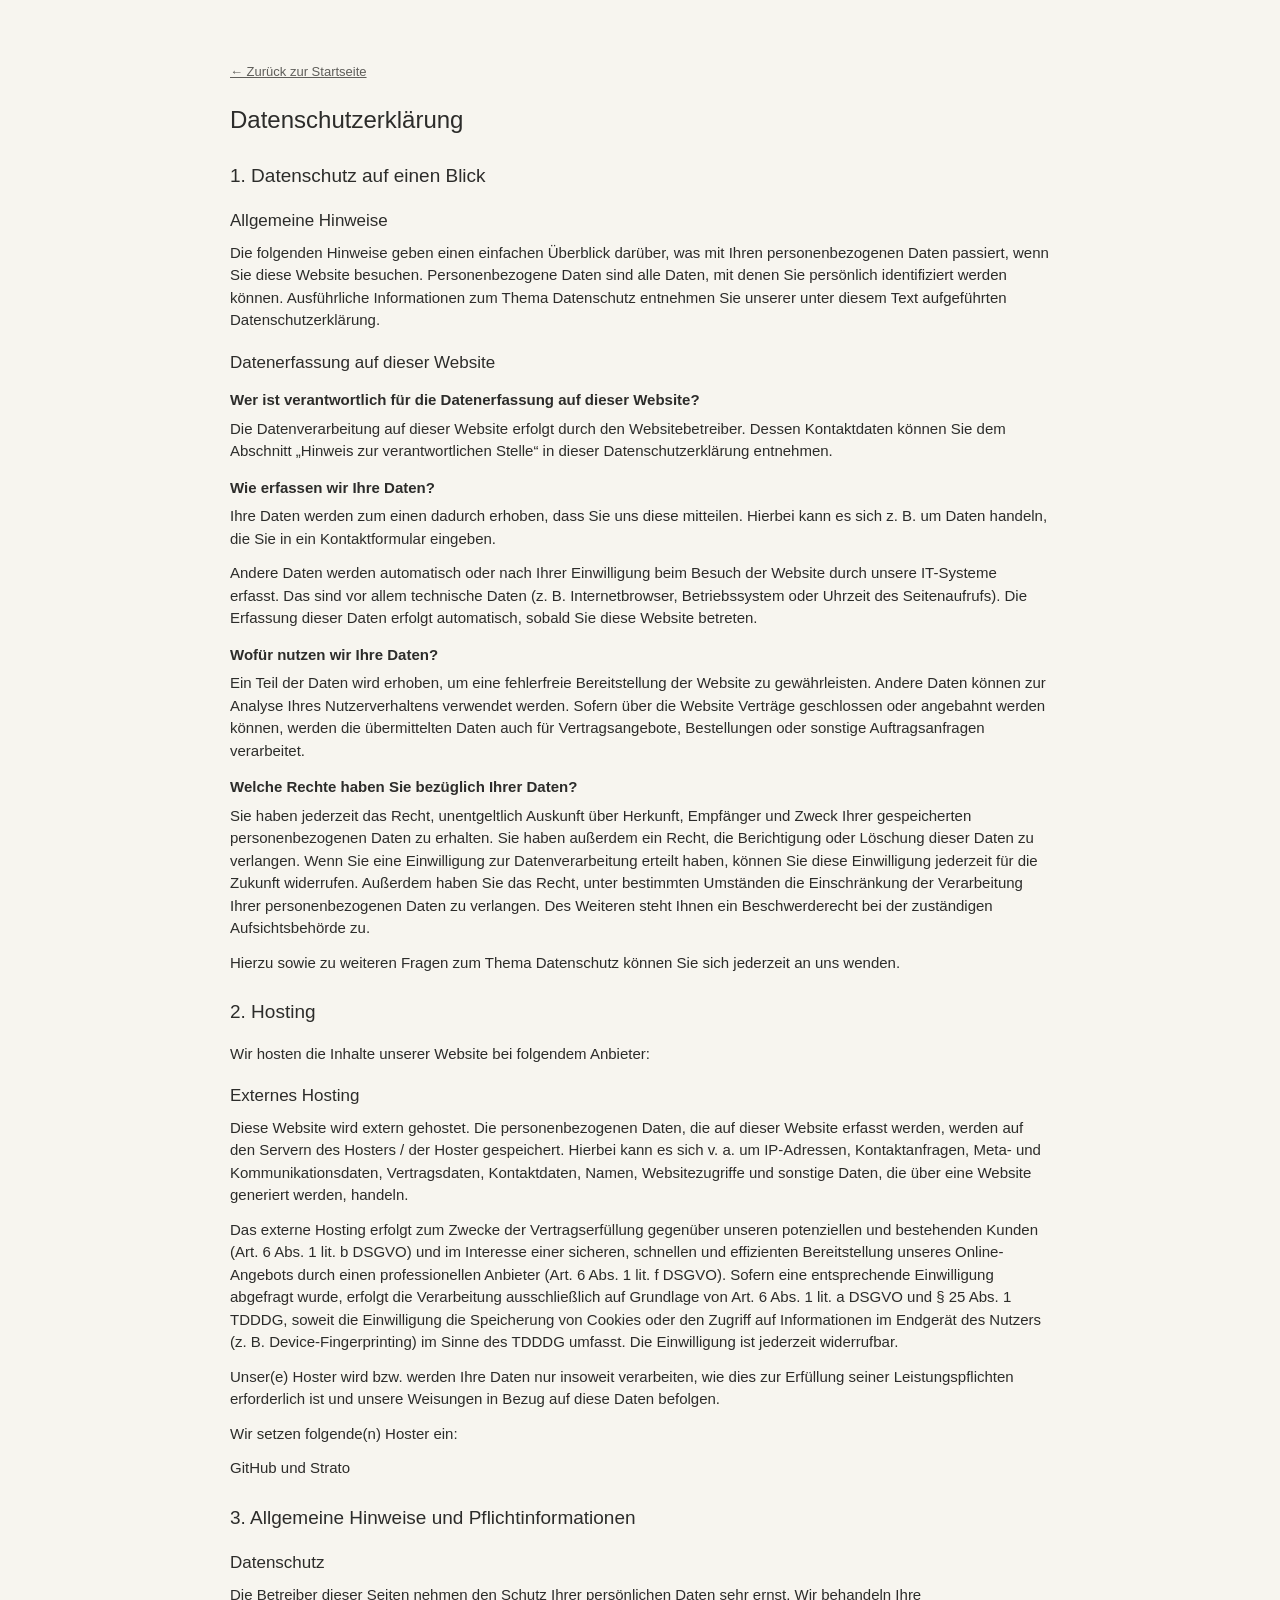
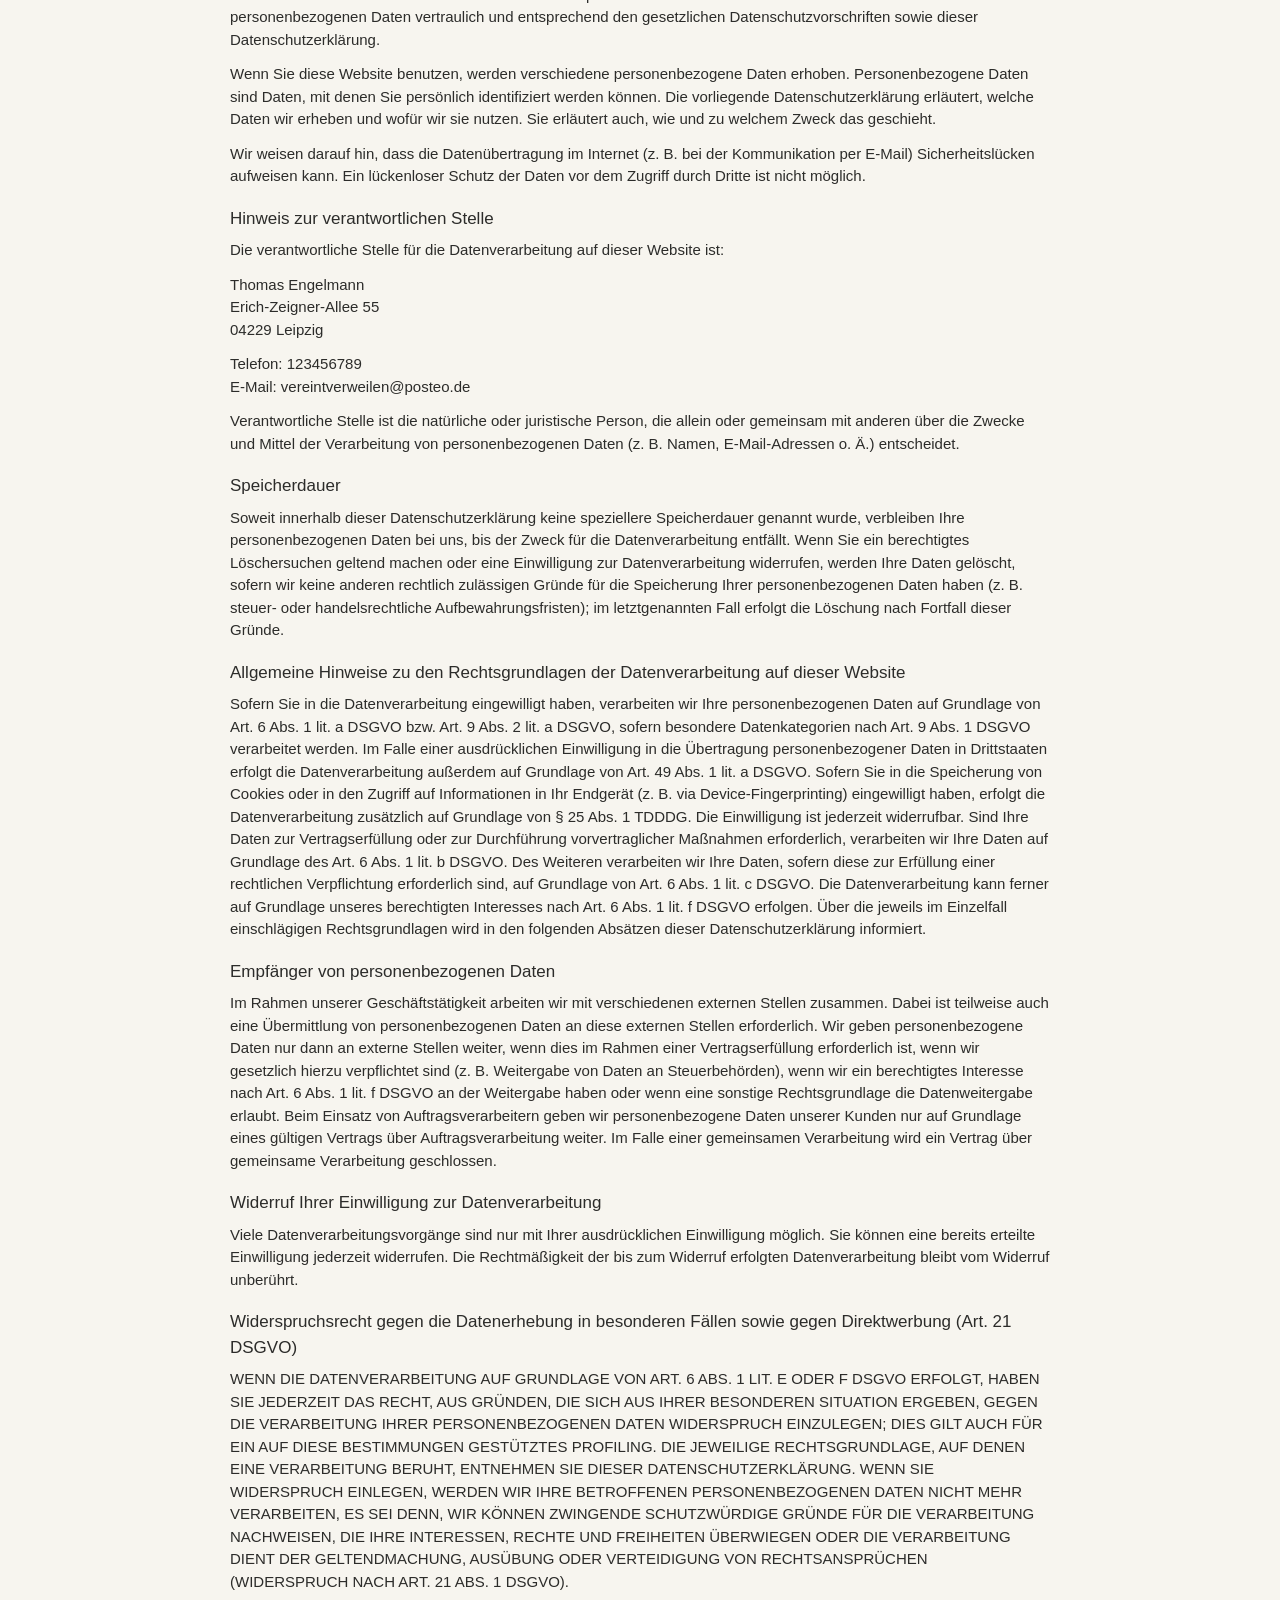
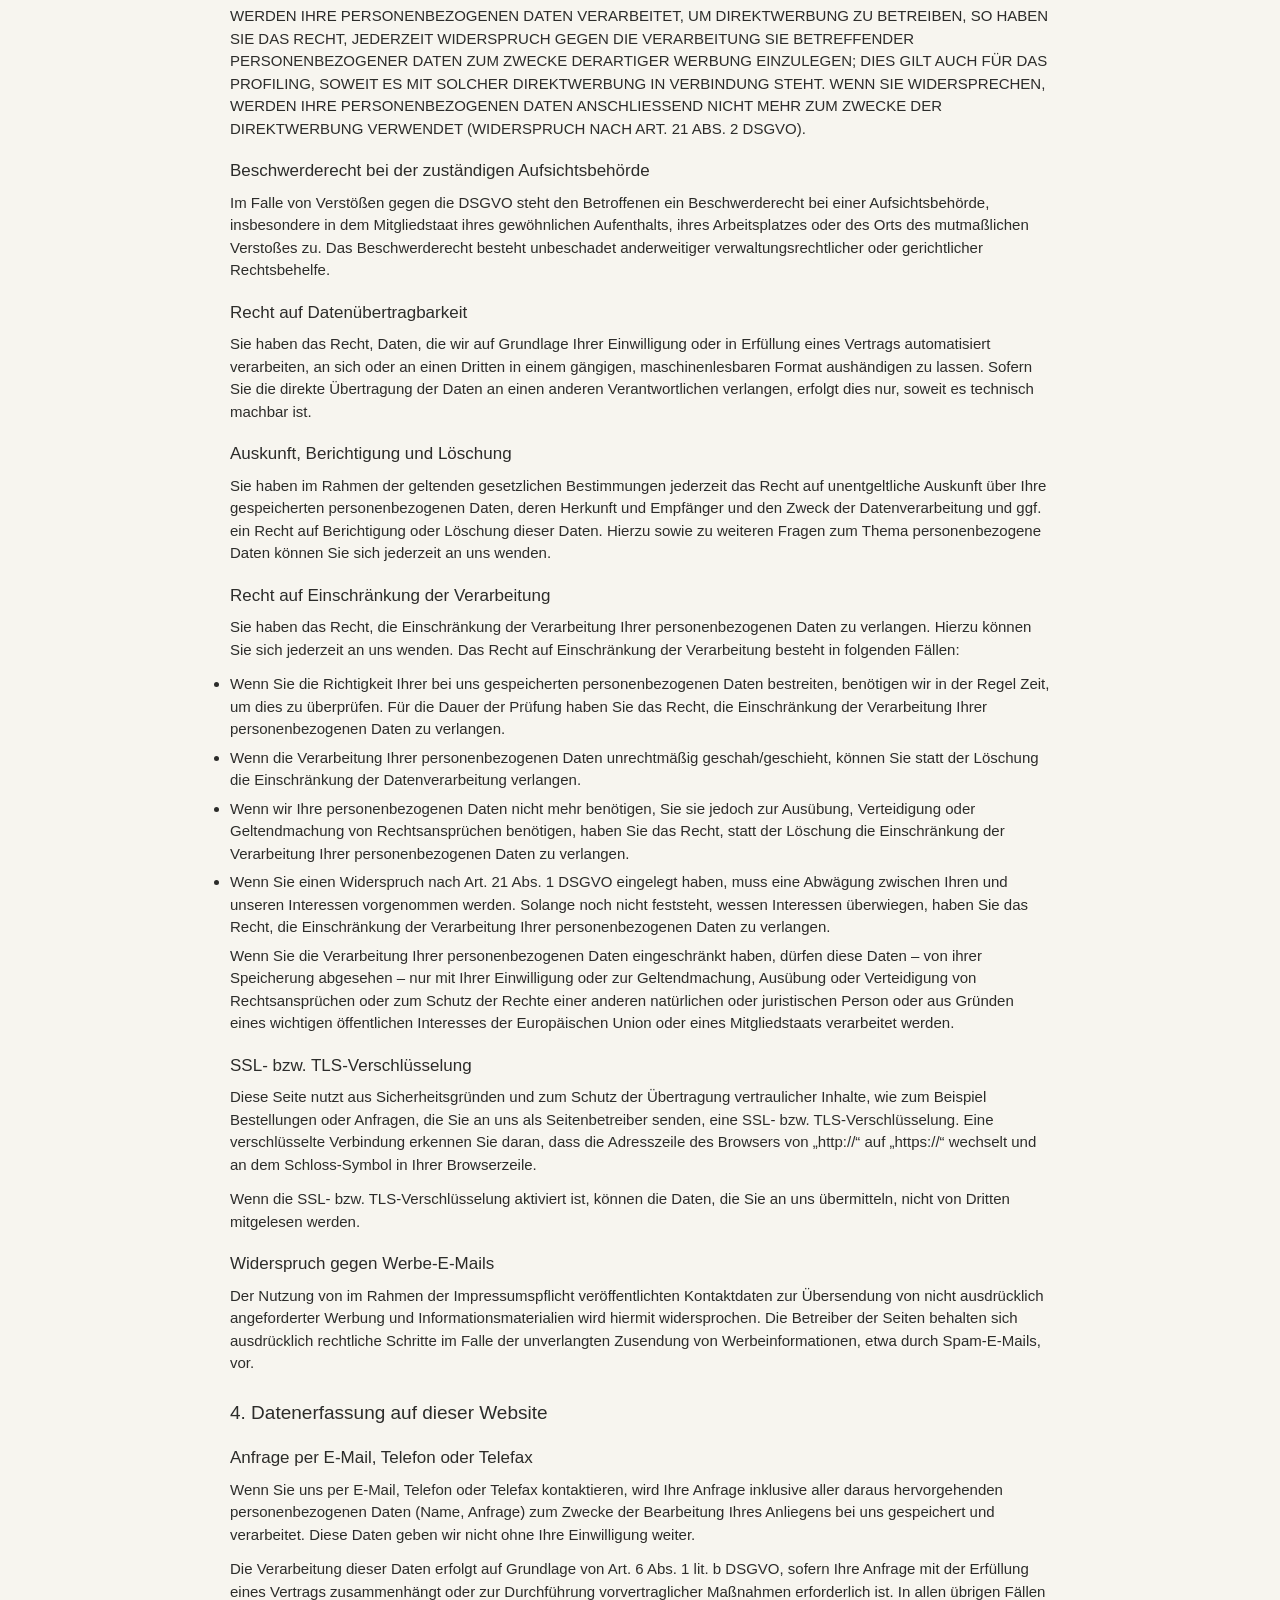
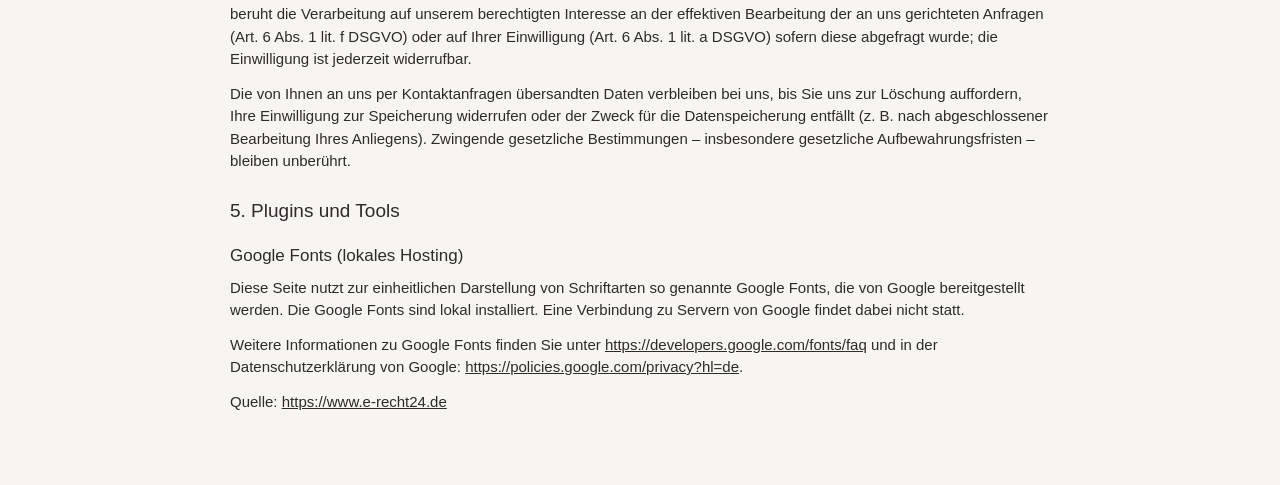
==== datenschutz.html @ b93092ea "added impressum and datenschutz pages" ====
<!doctype html>
<html lang="de">
  <head>
    <meta charset="UTF-8" />
    <meta name="viewport" content="width=device-width, initial-scale=1.0" />
    <title>Datenschutzerklärung – Vereint Verweilen</title>
    <link rel="stylesheet" href="fonts/d-din-fonts.css" />
    <link rel="stylesheet" href="style.css" />
  </head>
  <body>
    <section class="block rechtstext">
      <a href="index.html" class="zurueck">← Zurück zur Startseite</a>

<h1>Datenschutz&shy;erkl&auml;rung</h1>
<h2>1. Datenschutz auf einen Blick</h2>
<h3>Allgemeine Hinweise</h3>
<p>
  Die folgenden Hinweise geben einen einfachen &Uuml;berblick dar&uuml;ber, was
  mit Ihren personenbezogenen Daten passiert, wenn Sie diese Website besuchen.
  Personenbezogene Daten sind alle Daten, mit denen Sie pers&ouml;nlich
  identifiziert werden k&ouml;nnen. Ausf&uuml;hrliche Informationen zum Thema
  Datenschutz entnehmen Sie unserer unter diesem Text aufgef&uuml;hrten
  Datenschutzerkl&auml;rung.
</p>
<h3>Datenerfassung auf dieser Website</h3>
<h4>Wer ist verantwortlich f&uuml;r die Datenerfassung auf dieser Website?</h4>
<p>
  Die Datenverarbeitung auf dieser Website erfolgt durch den Websitebetreiber.
  Dessen Kontaktdaten k&ouml;nnen Sie dem Abschnitt &bdquo;Hinweis zur
  verantwortlichen Stelle&ldquo; in dieser Datenschutzerkl&auml;rung entnehmen.
</p>
<h4>Wie erfassen wir Ihre Daten?</h4>
<p>
  Ihre Daten werden zum einen dadurch erhoben, dass Sie uns diese mitteilen.
  Hierbei kann es sich z.&nbsp;B. um Daten handeln, die Sie in ein
  Kontaktformular eingeben.
</p>
<p>
  Andere Daten werden automatisch oder nach Ihrer Einwilligung beim Besuch der
  Website durch unsere IT-Systeme erfasst. Das sind vor allem technische Daten
  (z.&nbsp;B. Internetbrowser, Betriebssystem oder Uhrzeit des Seitenaufrufs).
  Die Erfassung dieser Daten erfolgt automatisch, sobald Sie diese Website
  betreten.
</p>
<h4>Wof&uuml;r nutzen wir Ihre Daten?</h4>
<p>
  Ein Teil der Daten wird erhoben, um eine fehlerfreie Bereitstellung der
  Website zu gew&auml;hrleisten. Andere Daten k&ouml;nnen zur Analyse Ihres
  Nutzerverhaltens verwendet werden. Sofern &uuml;ber die Website Vertr&auml;ge
  geschlossen oder angebahnt werden k&ouml;nnen, werden die &uuml;bermittelten
  Daten auch f&uuml;r Vertragsangebote, Bestellungen oder sonstige
  Auftragsanfragen verarbeitet.
</p>
<h4>Welche Rechte haben Sie bez&uuml;glich Ihrer Daten?</h4>
<p>
  Sie haben jederzeit das Recht, unentgeltlich Auskunft &uuml;ber Herkunft,
  Empf&auml;nger und Zweck Ihrer gespeicherten personenbezogenen Daten zu
  erhalten. Sie haben au&szlig;erdem ein Recht, die Berichtigung oder
  L&ouml;schung dieser Daten zu verlangen. Wenn Sie eine Einwilligung zur
  Datenverarbeitung erteilt haben, k&ouml;nnen Sie diese Einwilligung jederzeit
  f&uuml;r die Zukunft widerrufen. Au&szlig;erdem haben Sie das Recht, unter
  bestimmten Umst&auml;nden die Einschr&auml;nkung der Verarbeitung Ihrer
  personenbezogenen Daten zu verlangen. Des Weiteren steht Ihnen ein
  Beschwerderecht bei der zust&auml;ndigen Aufsichtsbeh&ouml;rde zu.
</p>
<p>
  Hierzu sowie zu weiteren Fragen zum Thema Datenschutz k&ouml;nnen Sie sich
  jederzeit an uns wenden.
</p>
<h2>2. Hosting</h2>
<p>Wir hosten die Inhalte unserer Website bei folgendem Anbieter:</p>
<h3>Externes Hosting</h3>
<p>
  Diese Website wird extern gehostet. Die personenbezogenen Daten, die auf
  dieser Website erfasst werden, werden auf den Servern des Hosters / der Hoster
  gespeichert. Hierbei kann es sich v.&nbsp;a. um IP-Adressen, Kontaktanfragen,
  Meta- und Kommunikationsdaten, Vertragsdaten, Kontaktdaten, Namen,
  Websitezugriffe und sonstige Daten, die &uuml;ber eine Website generiert
  werden, handeln.
</p>
<p>
  Das externe Hosting erfolgt zum Zwecke der Vertragserf&uuml;llung
  gegen&uuml;ber unseren potenziellen und bestehenden Kunden (Art. 6 Abs. 1 lit.
  b DSGVO) und im Interesse einer sicheren, schnellen und effizienten
  Bereitstellung unseres Online-Angebots durch einen professionellen Anbieter
  (Art. 6 Abs. 1 lit. f DSGVO). Sofern eine entsprechende Einwilligung abgefragt
  wurde, erfolgt die Verarbeitung ausschlie&szlig;lich auf Grundlage von Art. 6
  Abs. 1 lit. a DSGVO und &sect; 25 Abs. 1 TDDDG, soweit die Einwilligung die
  Speicherung von Cookies oder den Zugriff auf Informationen im Endger&auml;t
  des Nutzers (z.&nbsp;B. Device-Fingerprinting) im Sinne des TDDDG umfasst. Die
  Einwilligung ist jederzeit widerrufbar.
</p>
<p>
  Unser(e) Hoster wird bzw. werden Ihre Daten nur insoweit verarbeiten, wie dies
  zur Erf&uuml;llung seiner Leistungspflichten erforderlich ist und unsere
  Weisungen in Bezug auf diese Daten befolgen.
</p>
<p>Wir setzen folgende(n) Hoster ein:</p>
<p>GitHub und Strato</p>
<h2>3. Allgemeine Hinweise und Pflicht&shy;informationen</h2>
<h3>Datenschutz</h3>
<p>
  Die Betreiber dieser Seiten nehmen den Schutz Ihrer pers&ouml;nlichen Daten
  sehr ernst. Wir behandeln Ihre personenbezogenen Daten vertraulich und
  entsprechend den gesetzlichen Datenschutzvorschriften sowie dieser
  Datenschutzerkl&auml;rung.
</p>
<p>
  Wenn Sie diese Website benutzen, werden verschiedene personenbezogene Daten
  erhoben. Personenbezogene Daten sind Daten, mit denen Sie pers&ouml;nlich
  identifiziert werden k&ouml;nnen. Die vorliegende Datenschutzerkl&auml;rung
  erl&auml;utert, welche Daten wir erheben und wof&uuml;r wir sie nutzen. Sie
  erl&auml;utert auch, wie und zu welchem Zweck das geschieht.
</p>
<p>
  Wir weisen darauf hin, dass die Daten&uuml;bertragung im Internet (z.&nbsp;B.
  bei der Kommunikation per E-Mail) Sicherheitsl&uuml;cken aufweisen kann. Ein
  l&uuml;ckenloser Schutz der Daten vor dem Zugriff durch Dritte ist nicht
  m&ouml;glich.
</p>
<h3>Hinweis zur verantwortlichen Stelle</h3>
<p>
  Die verantwortliche Stelle f&uuml;r die Datenverarbeitung auf dieser Website
  ist:
</p>
<p>
  Thomas Engelmann<br />
  Erich-Zeigner-Allee 55<br />
  04229 Leipzig
</p>

<p>
  Telefon: 123456789<br />
  E-Mail: vereintverweilen@posteo.de
</p>
<p>
  Verantwortliche Stelle ist die nat&uuml;rliche oder juristische Person, die
  allein oder gemeinsam mit anderen &uuml;ber die Zwecke und Mittel der
  Verarbeitung von personenbezogenen Daten (z.&nbsp;B. Namen, E-Mail-Adressen o.
  &Auml;.) entscheidet.
</p>

<h3>Speicherdauer</h3>
<p>
  Soweit innerhalb dieser Datenschutzerkl&auml;rung keine speziellere
  Speicherdauer genannt wurde, verbleiben Ihre personenbezogenen Daten bei uns,
  bis der Zweck f&uuml;r die Datenverarbeitung entf&auml;llt. Wenn Sie ein
  berechtigtes L&ouml;schersuchen geltend machen oder eine Einwilligung zur
  Datenverarbeitung widerrufen, werden Ihre Daten gel&ouml;scht, sofern wir
  keine anderen rechtlich zul&auml;ssigen Gr&uuml;nde f&uuml;r die Speicherung
  Ihrer personenbezogenen Daten haben (z.&nbsp;B. steuer- oder handelsrechtliche
  Aufbewahrungsfristen); im letztgenannten Fall erfolgt die L&ouml;schung nach
  Fortfall dieser Gr&uuml;nde.
</p>
<h3>
  Allgemeine Hinweise zu den Rechtsgrundlagen der Datenverarbeitung auf dieser
  Website
</h3>
<p>
  Sofern Sie in die Datenverarbeitung eingewilligt haben, verarbeiten wir Ihre
  personenbezogenen Daten auf Grundlage von Art. 6 Abs. 1 lit. a DSGVO bzw. Art.
  9 Abs. 2 lit. a DSGVO, sofern besondere Datenkategorien nach Art. 9 Abs. 1
  DSGVO verarbeitet werden. Im Falle einer ausdr&uuml;cklichen Einwilligung in
  die &Uuml;bertragung personenbezogener Daten in Drittstaaten erfolgt die
  Datenverarbeitung au&szlig;erdem auf Grundlage von Art. 49 Abs. 1 lit. a
  DSGVO. Sofern Sie in die Speicherung von Cookies oder in den Zugriff auf
  Informationen in Ihr Endger&auml;t (z.&nbsp;B. via Device-Fingerprinting)
  eingewilligt haben, erfolgt die Datenverarbeitung zus&auml;tzlich auf
  Grundlage von &sect; 25 Abs. 1 TDDDG. Die Einwilligung ist jederzeit
  widerrufbar. Sind Ihre Daten zur Vertragserf&uuml;llung oder zur
  Durchf&uuml;hrung vorvertraglicher Ma&szlig;nahmen erforderlich, verarbeiten
  wir Ihre Daten auf Grundlage des Art. 6 Abs. 1 lit. b DSGVO. Des Weiteren
  verarbeiten wir Ihre Daten, sofern diese zur Erf&uuml;llung einer rechtlichen
  Verpflichtung erforderlich sind, auf Grundlage von Art. 6 Abs. 1 lit. c DSGVO.
  Die Datenverarbeitung kann ferner auf Grundlage unseres berechtigten
  Interesses nach Art. 6 Abs. 1 lit. f DSGVO erfolgen. &Uuml;ber die jeweils im
  Einzelfall einschl&auml;gigen Rechtsgrundlagen wird in den folgenden
  Abs&auml;tzen dieser Datenschutzerkl&auml;rung informiert.
</p>
<h3>Empf&auml;nger von personenbezogenen Daten</h3>
<p>
  Im Rahmen unserer Gesch&auml;ftst&auml;tigkeit arbeiten wir mit verschiedenen
  externen Stellen zusammen. Dabei ist teilweise auch eine &Uuml;bermittlung von
  personenbezogenen Daten an diese externen Stellen erforderlich. Wir geben
  personenbezogene Daten nur dann an externe Stellen weiter, wenn dies im Rahmen
  einer Vertragserf&uuml;llung erforderlich ist, wenn wir gesetzlich hierzu
  verpflichtet sind (z.&nbsp;B. Weitergabe von Daten an Steuerbeh&ouml;rden),
  wenn wir ein berechtigtes Interesse nach Art. 6 Abs. 1 lit. f DSGVO an der
  Weitergabe haben oder wenn eine sonstige Rechtsgrundlage die Datenweitergabe
  erlaubt. Beim Einsatz von Auftragsverarbeitern geben wir personenbezogene
  Daten unserer Kunden nur auf Grundlage eines g&uuml;ltigen Vertrags &uuml;ber
  Auftragsverarbeitung weiter. Im Falle einer gemeinsamen Verarbeitung wird ein
  Vertrag &uuml;ber gemeinsame Verarbeitung geschlossen.
</p>
<h3>Widerruf Ihrer Einwilligung zur Datenverarbeitung</h3>
<p>
  Viele Datenverarbeitungsvorg&auml;nge sind nur mit Ihrer ausdr&uuml;cklichen
  Einwilligung m&ouml;glich. Sie k&ouml;nnen eine bereits erteilte Einwilligung
  jederzeit widerrufen. Die Rechtm&auml;&szlig;igkeit der bis zum Widerruf
  erfolgten Datenverarbeitung bleibt vom Widerruf unber&uuml;hrt.
</p>
<h3>
  Widerspruchsrecht gegen die Datenerhebung in besonderen F&auml;llen sowie
  gegen Direktwerbung (Art. 21 DSGVO)
</h3>
<p>
  WENN DIE DATENVERARBEITUNG AUF GRUNDLAGE VON ART. 6 ABS. 1 LIT. E ODER F DSGVO
  ERFOLGT, HABEN SIE JEDERZEIT DAS RECHT, AUS GR&Uuml;NDEN, DIE SICH AUS IHRER
  BESONDEREN SITUATION ERGEBEN, GEGEN DIE VERARBEITUNG IHRER PERSONENBEZOGENEN
  DATEN WIDERSPRUCH EINZULEGEN; DIES GILT AUCH F&Uuml;R EIN AUF DIESE
  BESTIMMUNGEN GEST&Uuml;TZTES PROFILING. DIE JEWEILIGE RECHTSGRUNDLAGE, AUF
  DENEN EINE VERARBEITUNG BERUHT, ENTNEHMEN SIE DIESER
  DATENSCHUTZERKL&Auml;RUNG. WENN SIE WIDERSPRUCH EINLEGEN, WERDEN WIR IHRE
  BETROFFENEN PERSONENBEZOGENEN DATEN NICHT MEHR VERARBEITEN, ES SEI DENN, WIR
  K&Ouml;NNEN ZWINGENDE SCHUTZW&Uuml;RDIGE GR&Uuml;NDE F&Uuml;R DIE VERARBEITUNG
  NACHWEISEN, DIE IHRE INTERESSEN, RECHTE UND FREIHEITEN &Uuml;BERWIEGEN ODER
  DIE VERARBEITUNG DIENT DER GELTENDMACHUNG, AUS&Uuml;BUNG ODER VERTEIDIGUNG VON
  RECHTSANSPR&Uuml;CHEN (WIDERSPRUCH NACH ART. 21 ABS. 1 DSGVO).
</p>
<p>
  WERDEN IHRE PERSONENBEZOGENEN DATEN VERARBEITET, UM DIREKTWERBUNG ZU
  BETREIBEN, SO HABEN SIE DAS RECHT, JEDERZEIT WIDERSPRUCH GEGEN DIE
  VERARBEITUNG SIE BETREFFENDER PERSONENBEZOGENER DATEN ZUM ZWECKE DERARTIGER
  WERBUNG EINZULEGEN; DIES GILT AUCH F&Uuml;R DAS PROFILING, SOWEIT ES MIT
  SOLCHER DIREKTWERBUNG IN VERBINDUNG STEHT. WENN SIE WIDERSPRECHEN, WERDEN IHRE
  PERSONENBEZOGENEN DATEN ANSCHLIESSEND NICHT MEHR ZUM ZWECKE DER DIREKTWERBUNG
  VERWENDET (WIDERSPRUCH NACH ART. 21 ABS. 2 DSGVO).
</p>
<h3>
  Beschwerde&shy;recht bei der zust&auml;ndigen Aufsichts&shy;beh&ouml;rde
</h3>
<p>
  Im Falle von Verst&ouml;&szlig;en gegen die DSGVO steht den Betroffenen ein
  Beschwerderecht bei einer Aufsichtsbeh&ouml;rde, insbesondere in dem
  Mitgliedstaat ihres gew&ouml;hnlichen Aufenthalts, ihres Arbeitsplatzes oder
  des Orts des mutma&szlig;lichen Versto&szlig;es zu. Das Beschwerderecht
  besteht unbeschadet anderweitiger verwaltungsrechtlicher oder gerichtlicher
  Rechtsbehelfe.
</p>
<h3>Recht auf Daten&shy;&uuml;bertrag&shy;barkeit</h3>
<p>
  Sie haben das Recht, Daten, die wir auf Grundlage Ihrer Einwilligung oder in
  Erf&uuml;llung eines Vertrags automatisiert verarbeiten, an sich oder an einen
  Dritten in einem g&auml;ngigen, maschinenlesbaren Format aush&auml;ndigen zu
  lassen. Sofern Sie die direkte &Uuml;bertragung der Daten an einen anderen
  Verantwortlichen verlangen, erfolgt dies nur, soweit es technisch machbar ist.
</p>
<h3>Auskunft, Berichtigung und L&ouml;schung</h3>
<p>
  Sie haben im Rahmen der geltenden gesetzlichen Bestimmungen jederzeit das
  Recht auf unentgeltliche Auskunft &uuml;ber Ihre gespeicherten
  personenbezogenen Daten, deren Herkunft und Empf&auml;nger und den Zweck der
  Datenverarbeitung und ggf. ein Recht auf Berichtigung oder L&ouml;schung
  dieser Daten. Hierzu sowie zu weiteren Fragen zum Thema personenbezogene Daten
  k&ouml;nnen Sie sich jederzeit an uns wenden.
</p>
<h3>Recht auf Einschr&auml;nkung der Verarbeitung</h3>
<p>
  Sie haben das Recht, die Einschr&auml;nkung der Verarbeitung Ihrer
  personenbezogenen Daten zu verlangen. Hierzu k&ouml;nnen Sie sich jederzeit an
  uns wenden. Das Recht auf Einschr&auml;nkung der Verarbeitung besteht in
  folgenden F&auml;llen:
</p>
<ul>
  <li>
    Wenn Sie die Richtigkeit Ihrer bei uns gespeicherten personenbezogenen Daten
    bestreiten, ben&ouml;tigen wir in der Regel Zeit, um dies zu
    &uuml;berpr&uuml;fen. F&uuml;r die Dauer der Pr&uuml;fung haben Sie das
    Recht, die Einschr&auml;nkung der Verarbeitung Ihrer personenbezogenen Daten
    zu verlangen.
  </li>
  <li>
    Wenn die Verarbeitung Ihrer personenbezogenen Daten unrechtm&auml;&szlig;ig
    geschah/geschieht, k&ouml;nnen Sie statt der L&ouml;schung die
    Einschr&auml;nkung der Datenverarbeitung verlangen.
  </li>
  <li>
    Wenn wir Ihre personenbezogenen Daten nicht mehr ben&ouml;tigen, Sie sie
    jedoch zur Aus&uuml;bung, Verteidigung oder Geltendmachung von
    Rechtsanspr&uuml;chen ben&ouml;tigen, haben Sie das Recht, statt der
    L&ouml;schung die Einschr&auml;nkung der Verarbeitung Ihrer
    personenbezogenen Daten zu verlangen.
  </li>
  <li>
    Wenn Sie einen Widerspruch nach Art. 21 Abs. 1 DSGVO eingelegt haben, muss
    eine Abw&auml;gung zwischen Ihren und unseren Interessen vorgenommen werden.
    Solange noch nicht feststeht, wessen Interessen &uuml;berwiegen, haben Sie
    das Recht, die Einschr&auml;nkung der Verarbeitung Ihrer personenbezogenen
    Daten zu verlangen.
  </li>
</ul>
<p>
  Wenn Sie die Verarbeitung Ihrer personenbezogenen Daten eingeschr&auml;nkt
  haben, d&uuml;rfen diese Daten &ndash; von ihrer Speicherung abgesehen &ndash;
  nur mit Ihrer Einwilligung oder zur Geltendmachung, Aus&uuml;bung oder
  Verteidigung von Rechtsanspr&uuml;chen oder zum Schutz der Rechte einer
  anderen nat&uuml;rlichen oder juristischen Person oder aus Gr&uuml;nden eines
  wichtigen &ouml;ffentlichen Interesses der Europ&auml;ischen Union oder eines
  Mitgliedstaats verarbeitet werden.
</p>
<h3>SSL- bzw. TLS-Verschl&uuml;sselung</h3>
<p>
  Diese Seite nutzt aus Sicherheitsgr&uuml;nden und zum Schutz der
  &Uuml;bertragung vertraulicher Inhalte, wie zum Beispiel Bestellungen oder
  Anfragen, die Sie an uns als Seitenbetreiber senden, eine SSL- bzw.
  TLS-Verschl&uuml;sselung. Eine verschl&uuml;sselte Verbindung erkennen Sie
  daran, dass die Adresszeile des Browsers von &bdquo;http://&ldquo; auf
  &bdquo;https://&ldquo; wechselt und an dem Schloss-Symbol in Ihrer
  Browserzeile.
</p>
<p>
  Wenn die SSL- bzw. TLS-Verschl&uuml;sselung aktiviert ist, k&ouml;nnen die
  Daten, die Sie an uns &uuml;bermitteln, nicht von Dritten mitgelesen werden.
</p>
<h3>Widerspruch gegen Werbe-E-Mails</h3>
<p>
  Der Nutzung von im Rahmen der Impressumspflicht ver&ouml;ffentlichten
  Kontaktdaten zur &Uuml;bersendung von nicht ausdr&uuml;cklich angeforderter
  Werbung und Informationsmaterialien wird hiermit widersprochen. Die Betreiber
  der Seiten behalten sich ausdr&uuml;cklich rechtliche Schritte im Falle der
  unverlangten Zusendung von Werbeinformationen, etwa durch Spam-E-Mails, vor.
</p>
<h2>4. Datenerfassung auf dieser Website</h2>
<h3>Anfrage per E-Mail, Telefon oder Telefax</h3>
<p>
  Wenn Sie uns per E-Mail, Telefon oder Telefax kontaktieren, wird Ihre Anfrage
  inklusive aller daraus hervorgehenden personenbezogenen Daten (Name, Anfrage)
  zum Zwecke der Bearbeitung Ihres Anliegens bei uns gespeichert und
  verarbeitet. Diese Daten geben wir nicht ohne Ihre Einwilligung weiter.
</p>
<p>
  Die Verarbeitung dieser Daten erfolgt auf Grundlage von Art. 6 Abs. 1 lit. b
  DSGVO, sofern Ihre Anfrage mit der Erf&uuml;llung eines Vertrags
  zusammenh&auml;ngt oder zur Durchf&uuml;hrung vorvertraglicher Ma&szlig;nahmen
  erforderlich ist. In allen &uuml;brigen F&auml;llen beruht die Verarbeitung
  auf unserem berechtigten Interesse an der effektiven Bearbeitung der an uns
  gerichteten Anfragen (Art. 6 Abs. 1 lit. f DSGVO) oder auf Ihrer Einwilligung
  (Art. 6 Abs. 1 lit. a DSGVO) sofern diese abgefragt wurde; die Einwilligung
  ist jederzeit widerrufbar.
</p>
<p>
  Die von Ihnen an uns per Kontaktanfragen &uuml;bersandten Daten verbleiben bei
  uns, bis Sie uns zur L&ouml;schung auffordern, Ihre Einwilligung zur
  Speicherung widerrufen oder der Zweck f&uuml;r die Datenspeicherung
  entf&auml;llt (z.&nbsp;B. nach abgeschlossener Bearbeitung Ihres Anliegens).
  Zwingende gesetzliche Bestimmungen &ndash; insbesondere gesetzliche
  Aufbewahrungsfristen &ndash; bleiben unber&uuml;hrt.
</p>
<h2>5. Plugins und Tools</h2>
<h3>Google Fonts (lokales Hosting)</h3>
<p>
  Diese Seite nutzt zur einheitlichen Darstellung von Schriftarten so genannte
  Google Fonts, die von Google bereitgestellt werden. Die Google Fonts sind
  lokal installiert. Eine Verbindung zu Servern von Google findet dabei nicht
  statt.
</p>
<p>
  Weitere Informationen zu Google Fonts finden Sie unter
  <a
    href="https://developers.google.com/fonts/faq"
    target="_blank"
    rel="noopener noreferrer"
    >https://developers.google.com/fonts/faq</a
  >
  und in der Datenschutzerkl&auml;rung von Google:
  <a
    href="https://policies.google.com/privacy?hl=de"
    target="_blank"
    rel="noopener noreferrer"
    >https://policies.google.com/privacy?hl=de</a
  >.
</p>
<p>Quelle: <a href="https://www.e-recht24.de">https://www.e-recht24.de</a></p>

    </section>
  </body>
</html>
---- style.css ----
/* ---------- Grundeinstellungen ---------- */
* {
    box-sizing: border-box;
    margin: 0;
    padding: 0;
}

body {
    font-family: 'D-DIN', sans-serif;
    color: #2C2C2A;
    background-color: #F7F5EF;
    line-height: 1.5;
    font-size: 15px;
}

img {
    max-width: 100%;
    display: block;
}

a {
    color: inherit;
}

/* ---------- Globale Überschriften & Text ---------- */
h1 {
    font-size: 24px;
    font-weight: 500;
    margin-bottom: 8px;
}

h2 {
    font-size: 19px;
    font-weight: 500;
    margin-top: 24px;
    margin-bottom: 16px;
}

h3 {
    font-size: 17px;
    font-weight: 500;
    margin-top: 18px;
    margin-bottom: 8px;
}

h4 {
    font-size: 15px;
    font-weight: 700;
    margin-top: 14px;
    margin-bottom: 6px;
}

p {
    font-size: 15px;
    margin-bottom: 12px;
}

li {
    font-size: 15px;
    margin-bottom: 6px;
}

.klein {
    font-size: 13px;
    color: #5F5E5A;
}

/* ---------- Layout: Blöcke ---------- */
.block {
    padding: 32px 20px;
    border-bottom: 1px solid #D3D1C7;
}

.block:last-child {
    border-bottom: none;
}

/* ---------- Buttons ---------- */
.button {
    display: inline-block;
    background-color: #3B6D11;
    color: #fff;
    text-decoration: none;
    padding: 12px 20px;
    border-radius: 8px;
    font-size: 14px;
    margin-top: 12px;
}

.button-gruppe {
    display: flex;
    flex-direction: column;
    gap: 10px;
    margin-top: 12px;
}

.button-sekundaer {
    background-color: transparent;
    color: #3B6D11;
    border: 1px solid #3B6D11;
}

/* ---------- Quellenangabe (Block 2) ---------- */
.quelle {
    font-size: 11px;
    color: #888780;
    margin-top: 8px;
}

/* ---------- Block 1: Hook ---------- */
.hook {
    text-align: center;
}

.logo {
    width: 400px;
    margin: 0 auto 32px;
}

.subline {
    color: #5F5E5A;
    font-size: 16px;
}

.hero-image {
    margin-top: 20px;
    border-radius: 8px;
}

/* ---------- Block 2: Zahlen ---------- */
.zahlen-grid {
    display: flex;
    flex-direction: column;
    gap: 16px;
}

.zahl {
    background-color: #fff;
    border: 1px solid #D3D1C7;
    border-radius: 8px;
    padding: 16px;
    text-align: center;
}

.zahl-wert {
    display: block;
    font-size: 24px;
    font-weight: 500;
    color: #173404;
    margin-bottom: 4px;
}

.zahl-text {
    display: block;
    font-size: 13px;
    color: #5F5E5A;
}

/* ---------- Tag-Listen (Projekt, Geschäftsmodell) ---------- */
.tag-liste {
    list-style: none;
    display: flex;
    flex-wrap: wrap;
    gap: 8px;
    margin: 12px 0;
}

.tag-liste li {
    background-color: #EAF3DE;
    color: #27500A;
    font-size: 13px;
    padding: 6px 12px;
    border-radius: 16px;
    margin-bottom: 0;
}

/* ---------- Block 5: Zielgruppen ---------- */
.karte {
    background-color: #fff;
    border: 1px solid #D3D1C7;
    border-radius: 8px;
    padding: 16px;
    margin-bottom: 12px;
}

.karte-primary {
    border-color: #3B6D11;
}

/* ---------- Block 7: Team ---------- */
.team-mitglied {
    text-align: center;
    margin-bottom: 24px;
}

.team-mitglied img {
    width: 100px;
    height: 100px;
    object-fit: cover;
    border-radius: 50%;
    margin: 0 auto 8px;
}

.name {
    font-weight: 500;
    margin-bottom: 2px;
}

.rolle {
    font-size: 13px;
    color: #5F5E5A;
}

/* ---------- Block 8: Kontakt ---------- */
.kontakt {
    text-align: center;
    background-color: #2C2C2A;
    color: #F7F5EF;
}

.kontakt a {
    color: #F7F5EF;
}

/* ---------- Rechtstexte (Impressum, Datenschutz) ---------- */
.rechtstext {
    max-width: 700px;
}

.rechtstext a {
    text-decoration: underline;
}

.zurueck {
    display: inline-block;
    margin-bottom: 20px;
    font-size: 13px;
    color: #5F5E5A;
    text-decoration: none;
}

.rechtslinks {
    margin-top: 20px;
    margin-right: 10px;
    margin-left: 10px;
    font-size: 12px;
}

.rechtslinks a {
    text-decoration: underline;
}

/* ---------- Ab hier: größere Bildschirme (Desktop) ---------- */
@media (min-width: 768px) {

    .block {
        padding: 60px 40px;
        max-width: 900px;
        margin: 0 auto;
    }

    .zahlen-grid {
        flex-direction: row;
    }

    .zahl {
        flex: 1;
    }

    .team {
        display: flex;
        flex-wrap: wrap;
        justify-content: center;
        gap: 24px;
    }

    .team h2 {
        width: 100%;
    }

}
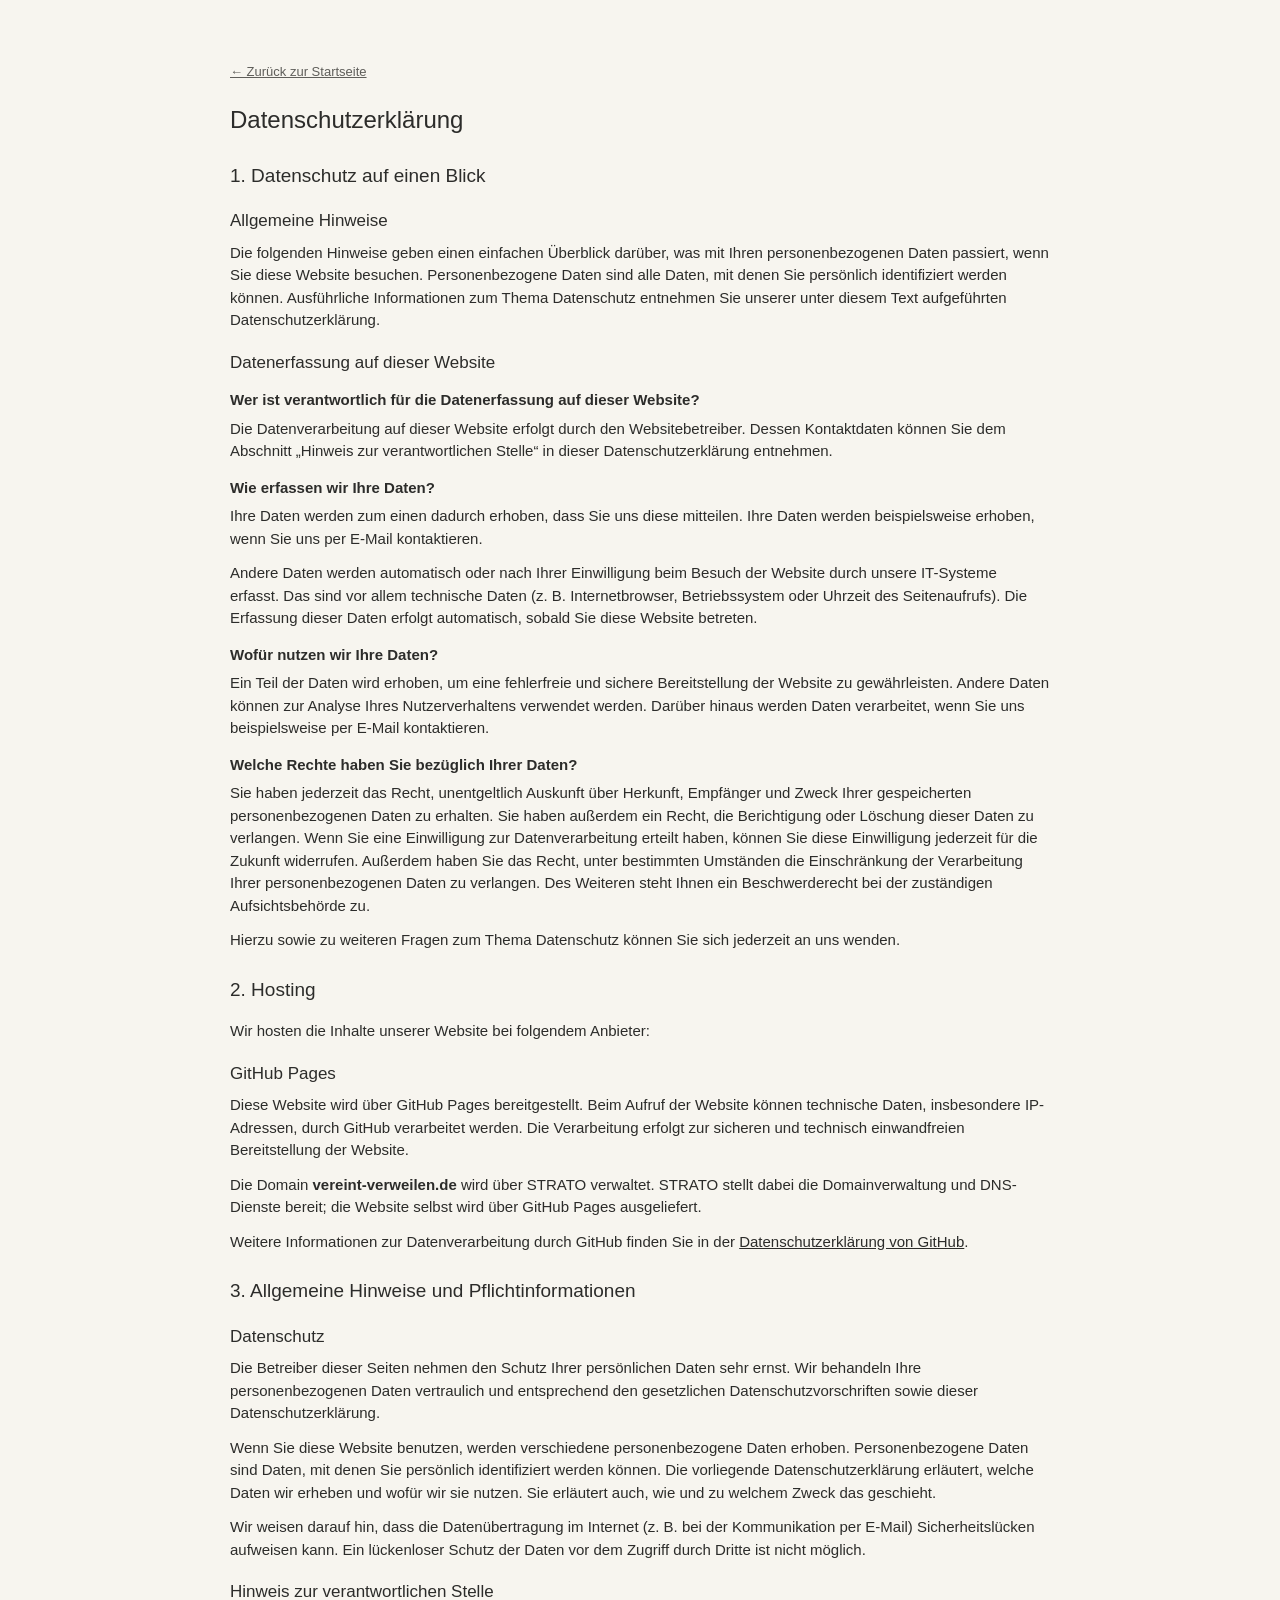
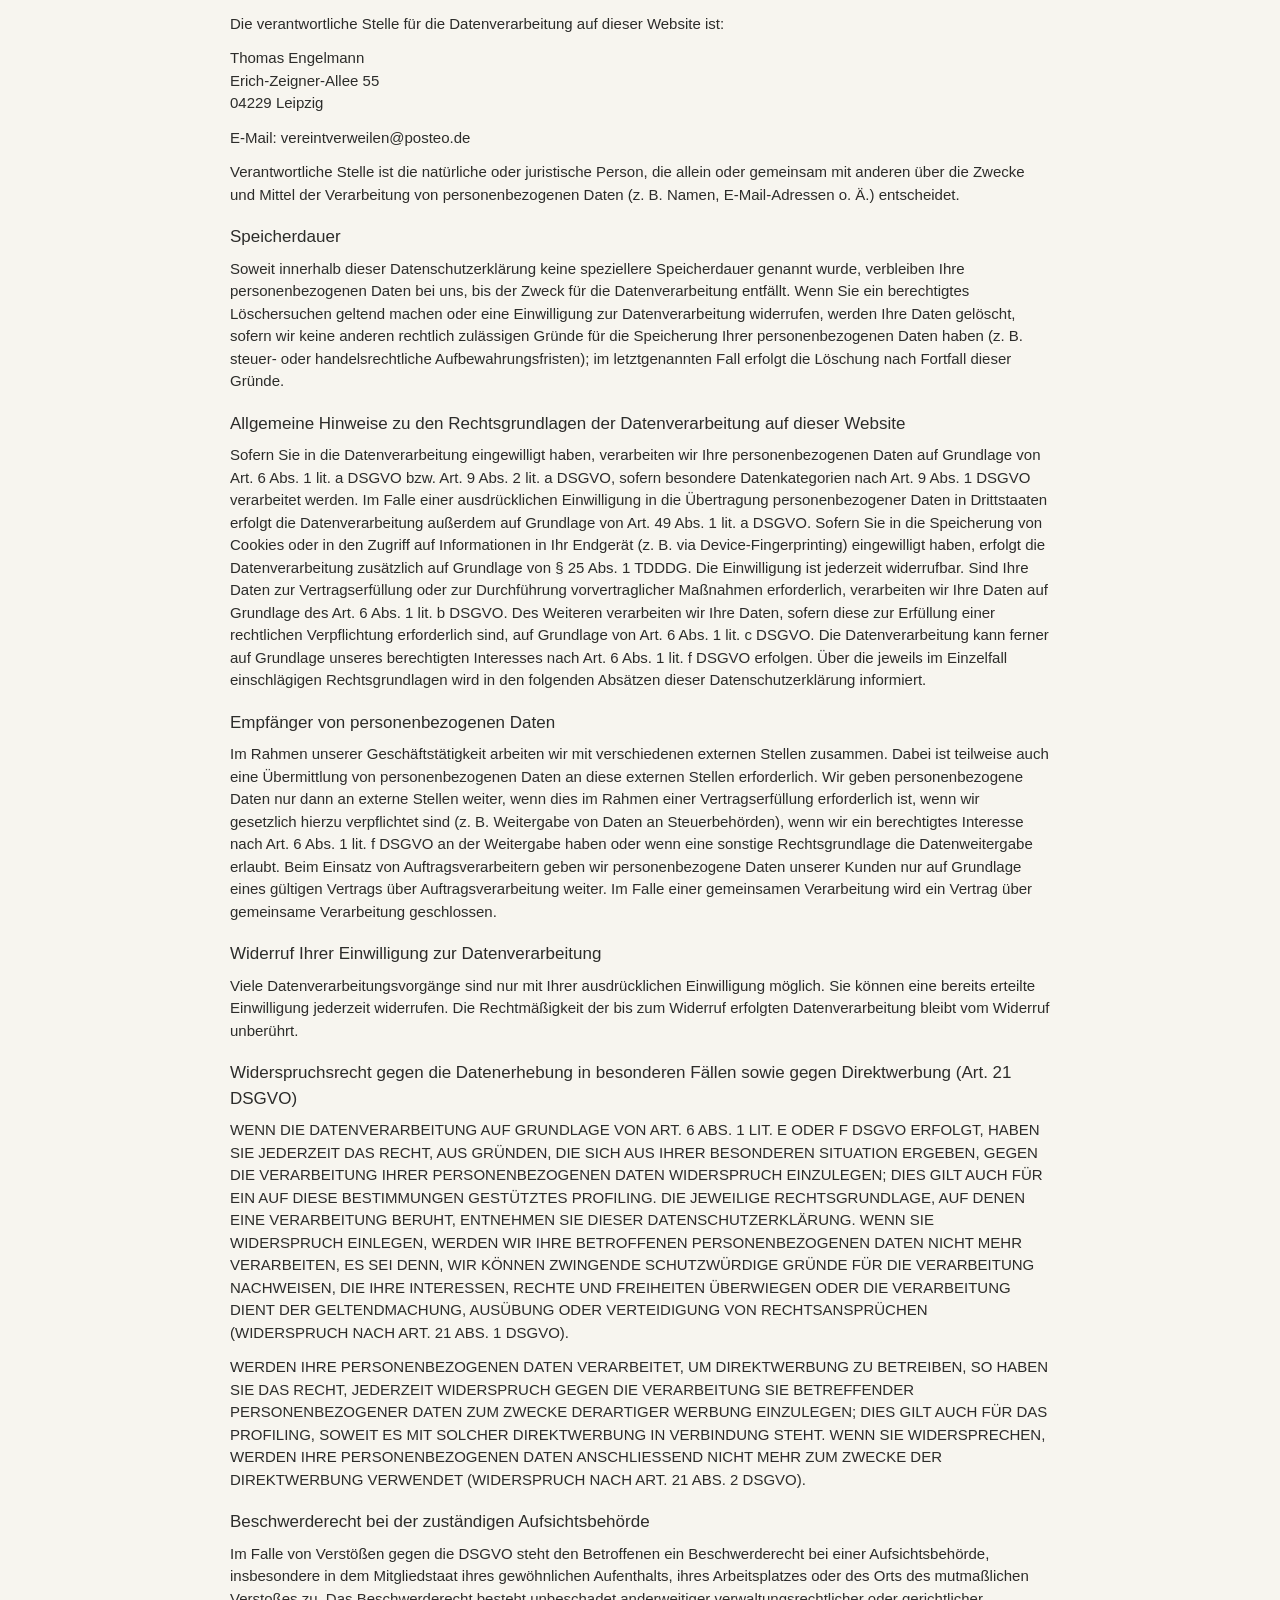
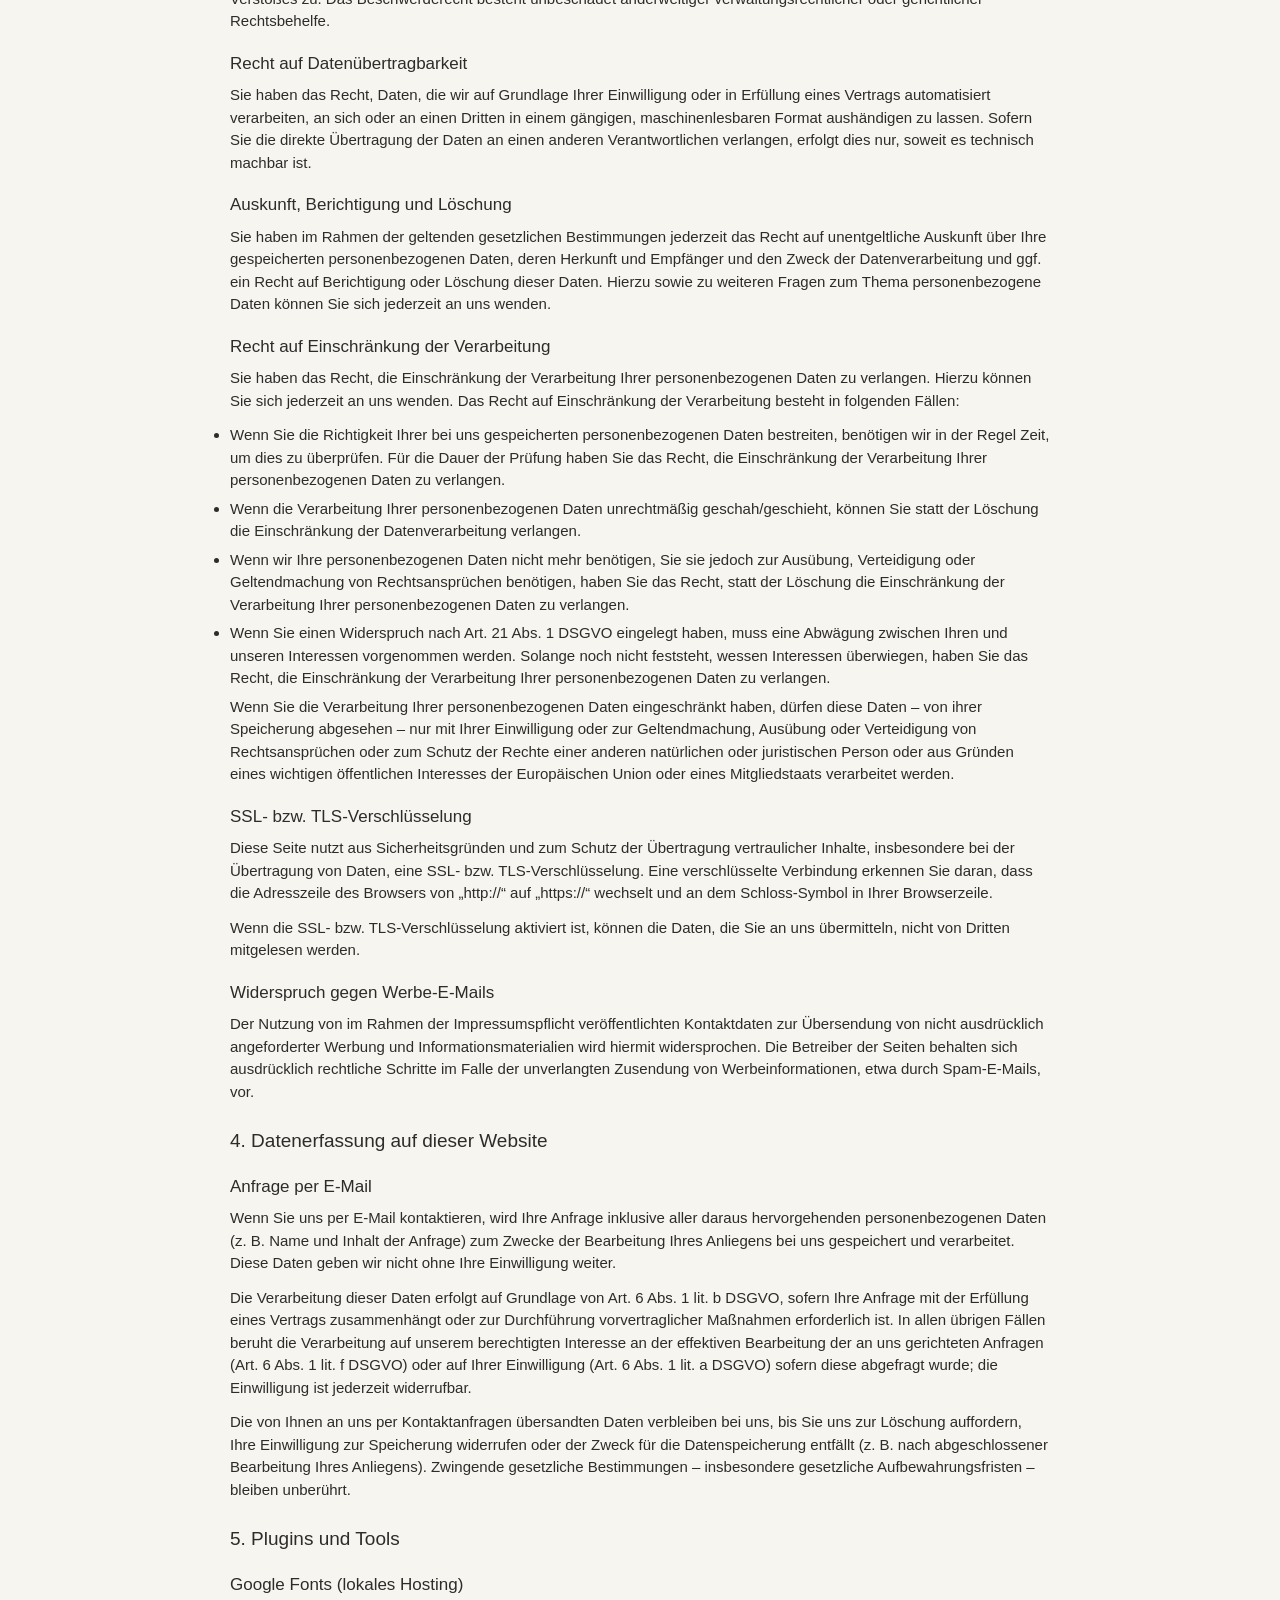
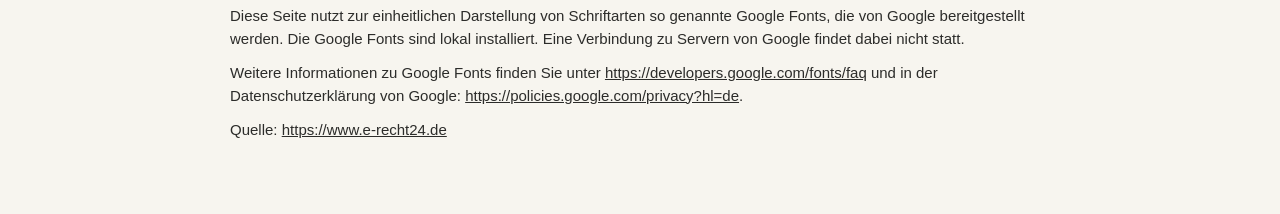
==== commit 21dadf46: "reworked impressumk and datenschutz to be conform" ====
--- a/datenschutz.html
+++ b/datenschutz.html
@@ -11,368 +11,381 @@
     <section class="block rechtstext">
       <a href="index.html" class="zurueck">← Zurück zur Startseite</a>
 
-<h1>Datenschutz&shy;erkl&auml;rung</h1>
-<h2>1. Datenschutz auf einen Blick</h2>
-<h3>Allgemeine Hinweise</h3>
-<p>
-  Die folgenden Hinweise geben einen einfachen &Uuml;berblick dar&uuml;ber, was
-  mit Ihren personenbezogenen Daten passiert, wenn Sie diese Website besuchen.
-  Personenbezogene Daten sind alle Daten, mit denen Sie pers&ouml;nlich
-  identifiziert werden k&ouml;nnen. Ausf&uuml;hrliche Informationen zum Thema
-  Datenschutz entnehmen Sie unserer unter diesem Text aufgef&uuml;hrten
-  Datenschutzerkl&auml;rung.
-</p>
-<h3>Datenerfassung auf dieser Website</h3>
-<h4>Wer ist verantwortlich f&uuml;r die Datenerfassung auf dieser Website?</h4>
-<p>
-  Die Datenverarbeitung auf dieser Website erfolgt durch den Websitebetreiber.
-  Dessen Kontaktdaten k&ouml;nnen Sie dem Abschnitt &bdquo;Hinweis zur
-  verantwortlichen Stelle&ldquo; in dieser Datenschutzerkl&auml;rung entnehmen.
-</p>
-<h4>Wie erfassen wir Ihre Daten?</h4>
-<p>
-  Ihre Daten werden zum einen dadurch erhoben, dass Sie uns diese mitteilen.
-  Hierbei kann es sich z.&nbsp;B. um Daten handeln, die Sie in ein
-  Kontaktformular eingeben.
-</p>
-<p>
-  Andere Daten werden automatisch oder nach Ihrer Einwilligung beim Besuch der
-  Website durch unsere IT-Systeme erfasst. Das sind vor allem technische Daten
-  (z.&nbsp;B. Internetbrowser, Betriebssystem oder Uhrzeit des Seitenaufrufs).
-  Die Erfassung dieser Daten erfolgt automatisch, sobald Sie diese Website
-  betreten.
-</p>
-<h4>Wof&uuml;r nutzen wir Ihre Daten?</h4>
-<p>
-  Ein Teil der Daten wird erhoben, um eine fehlerfreie Bereitstellung der
-  Website zu gew&auml;hrleisten. Andere Daten k&ouml;nnen zur Analyse Ihres
-  Nutzerverhaltens verwendet werden. Sofern &uuml;ber die Website Vertr&auml;ge
-  geschlossen oder angebahnt werden k&ouml;nnen, werden die &uuml;bermittelten
-  Daten auch f&uuml;r Vertragsangebote, Bestellungen oder sonstige
-  Auftragsanfragen verarbeitet.
-</p>
-<h4>Welche Rechte haben Sie bez&uuml;glich Ihrer Daten?</h4>
-<p>
-  Sie haben jederzeit das Recht, unentgeltlich Auskunft &uuml;ber Herkunft,
-  Empf&auml;nger und Zweck Ihrer gespeicherten personenbezogenen Daten zu
-  erhalten. Sie haben au&szlig;erdem ein Recht, die Berichtigung oder
-  L&ouml;schung dieser Daten zu verlangen. Wenn Sie eine Einwilligung zur
-  Datenverarbeitung erteilt haben, k&ouml;nnen Sie diese Einwilligung jederzeit
-  f&uuml;r die Zukunft widerrufen. Au&szlig;erdem haben Sie das Recht, unter
-  bestimmten Umst&auml;nden die Einschr&auml;nkung der Verarbeitung Ihrer
-  personenbezogenen Daten zu verlangen. Des Weiteren steht Ihnen ein
-  Beschwerderecht bei der zust&auml;ndigen Aufsichtsbeh&ouml;rde zu.
-</p>
-<p>
-  Hierzu sowie zu weiteren Fragen zum Thema Datenschutz k&ouml;nnen Sie sich
-  jederzeit an uns wenden.
-</p>
-<h2>2. Hosting</h2>
-<p>Wir hosten die Inhalte unserer Website bei folgendem Anbieter:</p>
-<h3>Externes Hosting</h3>
-<p>
-  Diese Website wird extern gehostet. Die personenbezogenen Daten, die auf
-  dieser Website erfasst werden, werden auf den Servern des Hosters / der Hoster
-  gespeichert. Hierbei kann es sich v.&nbsp;a. um IP-Adressen, Kontaktanfragen,
-  Meta- und Kommunikationsdaten, Vertragsdaten, Kontaktdaten, Namen,
-  Websitezugriffe und sonstige Daten, die &uuml;ber eine Website generiert
-  werden, handeln.
-</p>
-<p>
-  Das externe Hosting erfolgt zum Zwecke der Vertragserf&uuml;llung
-  gegen&uuml;ber unseren potenziellen und bestehenden Kunden (Art. 6 Abs. 1 lit.
-  b DSGVO) und im Interesse einer sicheren, schnellen und effizienten
-  Bereitstellung unseres Online-Angebots durch einen professionellen Anbieter
-  (Art. 6 Abs. 1 lit. f DSGVO). Sofern eine entsprechende Einwilligung abgefragt
-  wurde, erfolgt die Verarbeitung ausschlie&szlig;lich auf Grundlage von Art. 6
-  Abs. 1 lit. a DSGVO und &sect; 25 Abs. 1 TDDDG, soweit die Einwilligung die
-  Speicherung von Cookies oder den Zugriff auf Informationen im Endger&auml;t
-  des Nutzers (z.&nbsp;B. Device-Fingerprinting) im Sinne des TDDDG umfasst. Die
-  Einwilligung ist jederzeit widerrufbar.
-</p>
-<p>
-  Unser(e) Hoster wird bzw. werden Ihre Daten nur insoweit verarbeiten, wie dies
-  zur Erf&uuml;llung seiner Leistungspflichten erforderlich ist und unsere
-  Weisungen in Bezug auf diese Daten befolgen.
-</p>
-<p>Wir setzen folgende(n) Hoster ein:</p>
-<p>GitHub und Strato</p>
-<h2>3. Allgemeine Hinweise und Pflicht&shy;informationen</h2>
-<h3>Datenschutz</h3>
-<p>
-  Die Betreiber dieser Seiten nehmen den Schutz Ihrer pers&ouml;nlichen Daten
-  sehr ernst. Wir behandeln Ihre personenbezogenen Daten vertraulich und
-  entsprechend den gesetzlichen Datenschutzvorschriften sowie dieser
-  Datenschutzerkl&auml;rung.
-</p>
-<p>
-  Wenn Sie diese Website benutzen, werden verschiedene personenbezogene Daten
-  erhoben. Personenbezogene Daten sind Daten, mit denen Sie pers&ouml;nlich
-  identifiziert werden k&ouml;nnen. Die vorliegende Datenschutzerkl&auml;rung
-  erl&auml;utert, welche Daten wir erheben und wof&uuml;r wir sie nutzen. Sie
-  erl&auml;utert auch, wie und zu welchem Zweck das geschieht.
-</p>
-<p>
-  Wir weisen darauf hin, dass die Daten&uuml;bertragung im Internet (z.&nbsp;B.
-  bei der Kommunikation per E-Mail) Sicherheitsl&uuml;cken aufweisen kann. Ein
-  l&uuml;ckenloser Schutz der Daten vor dem Zugriff durch Dritte ist nicht
-  m&ouml;glich.
-</p>
-<h3>Hinweis zur verantwortlichen Stelle</h3>
-<p>
-  Die verantwortliche Stelle f&uuml;r die Datenverarbeitung auf dieser Website
-  ist:
-</p>
-<p>
-  Thomas Engelmann<br />
-  Erich-Zeigner-Allee 55<br />
-  04229 Leipzig
-</p>
-
-<p>
-  Telefon: 123456789<br />
-  E-Mail: vereintverweilen@posteo.de
-</p>
-<p>
-  Verantwortliche Stelle ist die nat&uuml;rliche oder juristische Person, die
-  allein oder gemeinsam mit anderen &uuml;ber die Zwecke und Mittel der
-  Verarbeitung von personenbezogenen Daten (z.&nbsp;B. Namen, E-Mail-Adressen o.
-  &Auml;.) entscheidet.
-</p>
-
-<h3>Speicherdauer</h3>
-<p>
-  Soweit innerhalb dieser Datenschutzerkl&auml;rung keine speziellere
-  Speicherdauer genannt wurde, verbleiben Ihre personenbezogenen Daten bei uns,
-  bis der Zweck f&uuml;r die Datenverarbeitung entf&auml;llt. Wenn Sie ein
-  berechtigtes L&ouml;schersuchen geltend machen oder eine Einwilligung zur
-  Datenverarbeitung widerrufen, werden Ihre Daten gel&ouml;scht, sofern wir
-  keine anderen rechtlich zul&auml;ssigen Gr&uuml;nde f&uuml;r die Speicherung
-  Ihrer personenbezogenen Daten haben (z.&nbsp;B. steuer- oder handelsrechtliche
-  Aufbewahrungsfristen); im letztgenannten Fall erfolgt die L&ouml;schung nach
-  Fortfall dieser Gr&uuml;nde.
-</p>
-<h3>
-  Allgemeine Hinweise zu den Rechtsgrundlagen der Datenverarbeitung auf dieser
-  Website
-</h3>
-<p>
-  Sofern Sie in die Datenverarbeitung eingewilligt haben, verarbeiten wir Ihre
-  personenbezogenen Daten auf Grundlage von Art. 6 Abs. 1 lit. a DSGVO bzw. Art.
-  9 Abs. 2 lit. a DSGVO, sofern besondere Datenkategorien nach Art. 9 Abs. 1
-  DSGVO verarbeitet werden. Im Falle einer ausdr&uuml;cklichen Einwilligung in
-  die &Uuml;bertragung personenbezogener Daten in Drittstaaten erfolgt die
-  Datenverarbeitung au&szlig;erdem auf Grundlage von Art. 49 Abs. 1 lit. a
-  DSGVO. Sofern Sie in die Speicherung von Cookies oder in den Zugriff auf
-  Informationen in Ihr Endger&auml;t (z.&nbsp;B. via Device-Fingerprinting)
-  eingewilligt haben, erfolgt die Datenverarbeitung zus&auml;tzlich auf
-  Grundlage von &sect; 25 Abs. 1 TDDDG. Die Einwilligung ist jederzeit
-  widerrufbar. Sind Ihre Daten zur Vertragserf&uuml;llung oder zur
-  Durchf&uuml;hrung vorvertraglicher Ma&szlig;nahmen erforderlich, verarbeiten
-  wir Ihre Daten auf Grundlage des Art. 6 Abs. 1 lit. b DSGVO. Des Weiteren
-  verarbeiten wir Ihre Daten, sofern diese zur Erf&uuml;llung einer rechtlichen
-  Verpflichtung erforderlich sind, auf Grundlage von Art. 6 Abs. 1 lit. c DSGVO.
-  Die Datenverarbeitung kann ferner auf Grundlage unseres berechtigten
-  Interesses nach Art. 6 Abs. 1 lit. f DSGVO erfolgen. &Uuml;ber die jeweils im
-  Einzelfall einschl&auml;gigen Rechtsgrundlagen wird in den folgenden
-  Abs&auml;tzen dieser Datenschutzerkl&auml;rung informiert.
-</p>
-<h3>Empf&auml;nger von personenbezogenen Daten</h3>
-<p>
-  Im Rahmen unserer Gesch&auml;ftst&auml;tigkeit arbeiten wir mit verschiedenen
-  externen Stellen zusammen. Dabei ist teilweise auch eine &Uuml;bermittlung von
-  personenbezogenen Daten an diese externen Stellen erforderlich. Wir geben
-  personenbezogene Daten nur dann an externe Stellen weiter, wenn dies im Rahmen
-  einer Vertragserf&uuml;llung erforderlich ist, wenn wir gesetzlich hierzu
-  verpflichtet sind (z.&nbsp;B. Weitergabe von Daten an Steuerbeh&ouml;rden),
-  wenn wir ein berechtigtes Interesse nach Art. 6 Abs. 1 lit. f DSGVO an der
-  Weitergabe haben oder wenn eine sonstige Rechtsgrundlage die Datenweitergabe
-  erlaubt. Beim Einsatz von Auftragsverarbeitern geben wir personenbezogene
-  Daten unserer Kunden nur auf Grundlage eines g&uuml;ltigen Vertrags &uuml;ber
-  Auftragsverarbeitung weiter. Im Falle einer gemeinsamen Verarbeitung wird ein
-  Vertrag &uuml;ber gemeinsame Verarbeitung geschlossen.
-</p>
-<h3>Widerruf Ihrer Einwilligung zur Datenverarbeitung</h3>
-<p>
-  Viele Datenverarbeitungsvorg&auml;nge sind nur mit Ihrer ausdr&uuml;cklichen
-  Einwilligung m&ouml;glich. Sie k&ouml;nnen eine bereits erteilte Einwilligung
-  jederzeit widerrufen. Die Rechtm&auml;&szlig;igkeit der bis zum Widerruf
-  erfolgten Datenverarbeitung bleibt vom Widerruf unber&uuml;hrt.
-</p>
-<h3>
-  Widerspruchsrecht gegen die Datenerhebung in besonderen F&auml;llen sowie
-  gegen Direktwerbung (Art. 21 DSGVO)
-</h3>
-<p>
-  WENN DIE DATENVERARBEITUNG AUF GRUNDLAGE VON ART. 6 ABS. 1 LIT. E ODER F DSGVO
-  ERFOLGT, HABEN SIE JEDERZEIT DAS RECHT, AUS GR&Uuml;NDEN, DIE SICH AUS IHRER
-  BESONDEREN SITUATION ERGEBEN, GEGEN DIE VERARBEITUNG IHRER PERSONENBEZOGENEN
-  DATEN WIDERSPRUCH EINZULEGEN; DIES GILT AUCH F&Uuml;R EIN AUF DIESE
-  BESTIMMUNGEN GEST&Uuml;TZTES PROFILING. DIE JEWEILIGE RECHTSGRUNDLAGE, AUF
-  DENEN EINE VERARBEITUNG BERUHT, ENTNEHMEN SIE DIESER
-  DATENSCHUTZERKL&Auml;RUNG. WENN SIE WIDERSPRUCH EINLEGEN, WERDEN WIR IHRE
-  BETROFFENEN PERSONENBEZOGENEN DATEN NICHT MEHR VERARBEITEN, ES SEI DENN, WIR
-  K&Ouml;NNEN ZWINGENDE SCHUTZW&Uuml;RDIGE GR&Uuml;NDE F&Uuml;R DIE VERARBEITUNG
-  NACHWEISEN, DIE IHRE INTERESSEN, RECHTE UND FREIHEITEN &Uuml;BERWIEGEN ODER
-  DIE VERARBEITUNG DIENT DER GELTENDMACHUNG, AUS&Uuml;BUNG ODER VERTEIDIGUNG VON
-  RECHTSANSPR&Uuml;CHEN (WIDERSPRUCH NACH ART. 21 ABS. 1 DSGVO).
-</p>
-<p>
-  WERDEN IHRE PERSONENBEZOGENEN DATEN VERARBEITET, UM DIREKTWERBUNG ZU
-  BETREIBEN, SO HABEN SIE DAS RECHT, JEDERZEIT WIDERSPRUCH GEGEN DIE
-  VERARBEITUNG SIE BETREFFENDER PERSONENBEZOGENER DATEN ZUM ZWECKE DERARTIGER
-  WERBUNG EINZULEGEN; DIES GILT AUCH F&Uuml;R DAS PROFILING, SOWEIT ES MIT
-  SOLCHER DIREKTWERBUNG IN VERBINDUNG STEHT. WENN SIE WIDERSPRECHEN, WERDEN IHRE
-  PERSONENBEZOGENEN DATEN ANSCHLIESSEND NICHT MEHR ZUM ZWECKE DER DIREKTWERBUNG
-  VERWENDET (WIDERSPRUCH NACH ART. 21 ABS. 2 DSGVO).
-</p>
-<h3>
-  Beschwerde&shy;recht bei der zust&auml;ndigen Aufsichts&shy;beh&ouml;rde
-</h3>
-<p>
-  Im Falle von Verst&ouml;&szlig;en gegen die DSGVO steht den Betroffenen ein
-  Beschwerderecht bei einer Aufsichtsbeh&ouml;rde, insbesondere in dem
-  Mitgliedstaat ihres gew&ouml;hnlichen Aufenthalts, ihres Arbeitsplatzes oder
-  des Orts des mutma&szlig;lichen Versto&szlig;es zu. Das Beschwerderecht
-  besteht unbeschadet anderweitiger verwaltungsrechtlicher oder gerichtlicher
-  Rechtsbehelfe.
-</p>
-<h3>Recht auf Daten&shy;&uuml;bertrag&shy;barkeit</h3>
-<p>
-  Sie haben das Recht, Daten, die wir auf Grundlage Ihrer Einwilligung oder in
-  Erf&uuml;llung eines Vertrags automatisiert verarbeiten, an sich oder an einen
-  Dritten in einem g&auml;ngigen, maschinenlesbaren Format aush&auml;ndigen zu
-  lassen. Sofern Sie die direkte &Uuml;bertragung der Daten an einen anderen
-  Verantwortlichen verlangen, erfolgt dies nur, soweit es technisch machbar ist.
-</p>
-<h3>Auskunft, Berichtigung und L&ouml;schung</h3>
-<p>
-  Sie haben im Rahmen der geltenden gesetzlichen Bestimmungen jederzeit das
-  Recht auf unentgeltliche Auskunft &uuml;ber Ihre gespeicherten
-  personenbezogenen Daten, deren Herkunft und Empf&auml;nger und den Zweck der
-  Datenverarbeitung und ggf. ein Recht auf Berichtigung oder L&ouml;schung
-  dieser Daten. Hierzu sowie zu weiteren Fragen zum Thema personenbezogene Daten
-  k&ouml;nnen Sie sich jederzeit an uns wenden.
-</p>
-<h3>Recht auf Einschr&auml;nkung der Verarbeitung</h3>
-<p>
-  Sie haben das Recht, die Einschr&auml;nkung der Verarbeitung Ihrer
-  personenbezogenen Daten zu verlangen. Hierzu k&ouml;nnen Sie sich jederzeit an
-  uns wenden. Das Recht auf Einschr&auml;nkung der Verarbeitung besteht in
-  folgenden F&auml;llen:
-</p>
-<ul>
-  <li>
-    Wenn Sie die Richtigkeit Ihrer bei uns gespeicherten personenbezogenen Daten
-    bestreiten, ben&ouml;tigen wir in der Regel Zeit, um dies zu
-    &uuml;berpr&uuml;fen. F&uuml;r die Dauer der Pr&uuml;fung haben Sie das
-    Recht, die Einschr&auml;nkung der Verarbeitung Ihrer personenbezogenen Daten
-    zu verlangen.
-  </li>
-  <li>
-    Wenn die Verarbeitung Ihrer personenbezogenen Daten unrechtm&auml;&szlig;ig
-    geschah/geschieht, k&ouml;nnen Sie statt der L&ouml;schung die
-    Einschr&auml;nkung der Datenverarbeitung verlangen.
-  </li>
-  <li>
-    Wenn wir Ihre personenbezogenen Daten nicht mehr ben&ouml;tigen, Sie sie
-    jedoch zur Aus&uuml;bung, Verteidigung oder Geltendmachung von
-    Rechtsanspr&uuml;chen ben&ouml;tigen, haben Sie das Recht, statt der
-    L&ouml;schung die Einschr&auml;nkung der Verarbeitung Ihrer
-    personenbezogenen Daten zu verlangen.
-  </li>
-  <li>
-    Wenn Sie einen Widerspruch nach Art. 21 Abs. 1 DSGVO eingelegt haben, muss
-    eine Abw&auml;gung zwischen Ihren und unseren Interessen vorgenommen werden.
-    Solange noch nicht feststeht, wessen Interessen &uuml;berwiegen, haben Sie
-    das Recht, die Einschr&auml;nkung der Verarbeitung Ihrer personenbezogenen
-    Daten zu verlangen.
-  </li>
-</ul>
-<p>
-  Wenn Sie die Verarbeitung Ihrer personenbezogenen Daten eingeschr&auml;nkt
-  haben, d&uuml;rfen diese Daten &ndash; von ihrer Speicherung abgesehen &ndash;
-  nur mit Ihrer Einwilligung oder zur Geltendmachung, Aus&uuml;bung oder
-  Verteidigung von Rechtsanspr&uuml;chen oder zum Schutz der Rechte einer
-  anderen nat&uuml;rlichen oder juristischen Person oder aus Gr&uuml;nden eines
-  wichtigen &ouml;ffentlichen Interesses der Europ&auml;ischen Union oder eines
-  Mitgliedstaats verarbeitet werden.
-</p>
-<h3>SSL- bzw. TLS-Verschl&uuml;sselung</h3>
-<p>
-  Diese Seite nutzt aus Sicherheitsgr&uuml;nden und zum Schutz der
-  &Uuml;bertragung vertraulicher Inhalte, wie zum Beispiel Bestellungen oder
-  Anfragen, die Sie an uns als Seitenbetreiber senden, eine SSL- bzw.
-  TLS-Verschl&uuml;sselung. Eine verschl&uuml;sselte Verbindung erkennen Sie
-  daran, dass die Adresszeile des Browsers von &bdquo;http://&ldquo; auf
-  &bdquo;https://&ldquo; wechselt und an dem Schloss-Symbol in Ihrer
-  Browserzeile.
-</p>
-<p>
-  Wenn die SSL- bzw. TLS-Verschl&uuml;sselung aktiviert ist, k&ouml;nnen die
-  Daten, die Sie an uns &uuml;bermitteln, nicht von Dritten mitgelesen werden.
-</p>
-<h3>Widerspruch gegen Werbe-E-Mails</h3>
-<p>
-  Der Nutzung von im Rahmen der Impressumspflicht ver&ouml;ffentlichten
-  Kontaktdaten zur &Uuml;bersendung von nicht ausdr&uuml;cklich angeforderter
-  Werbung und Informationsmaterialien wird hiermit widersprochen. Die Betreiber
-  der Seiten behalten sich ausdr&uuml;cklich rechtliche Schritte im Falle der
-  unverlangten Zusendung von Werbeinformationen, etwa durch Spam-E-Mails, vor.
-</p>
-<h2>4. Datenerfassung auf dieser Website</h2>
-<h3>Anfrage per E-Mail, Telefon oder Telefax</h3>
-<p>
-  Wenn Sie uns per E-Mail, Telefon oder Telefax kontaktieren, wird Ihre Anfrage
-  inklusive aller daraus hervorgehenden personenbezogenen Daten (Name, Anfrage)
-  zum Zwecke der Bearbeitung Ihres Anliegens bei uns gespeichert und
-  verarbeitet. Diese Daten geben wir nicht ohne Ihre Einwilligung weiter.
-</p>
-<p>
-  Die Verarbeitung dieser Daten erfolgt auf Grundlage von Art. 6 Abs. 1 lit. b
-  DSGVO, sofern Ihre Anfrage mit der Erf&uuml;llung eines Vertrags
-  zusammenh&auml;ngt oder zur Durchf&uuml;hrung vorvertraglicher Ma&szlig;nahmen
-  erforderlich ist. In allen &uuml;brigen F&auml;llen beruht die Verarbeitung
-  auf unserem berechtigten Interesse an der effektiven Bearbeitung der an uns
-  gerichteten Anfragen (Art. 6 Abs. 1 lit. f DSGVO) oder auf Ihrer Einwilligung
-  (Art. 6 Abs. 1 lit. a DSGVO) sofern diese abgefragt wurde; die Einwilligung
-  ist jederzeit widerrufbar.
-</p>
-<p>
-  Die von Ihnen an uns per Kontaktanfragen &uuml;bersandten Daten verbleiben bei
-  uns, bis Sie uns zur L&ouml;schung auffordern, Ihre Einwilligung zur
-  Speicherung widerrufen oder der Zweck f&uuml;r die Datenspeicherung
-  entf&auml;llt (z.&nbsp;B. nach abgeschlossener Bearbeitung Ihres Anliegens).
-  Zwingende gesetzliche Bestimmungen &ndash; insbesondere gesetzliche
-  Aufbewahrungsfristen &ndash; bleiben unber&uuml;hrt.
-</p>
-<h2>5. Plugins und Tools</h2>
-<h3>Google Fonts (lokales Hosting)</h3>
-<p>
-  Diese Seite nutzt zur einheitlichen Darstellung von Schriftarten so genannte
-  Google Fonts, die von Google bereitgestellt werden. Die Google Fonts sind
-  lokal installiert. Eine Verbindung zu Servern von Google findet dabei nicht
-  statt.
-</p>
-<p>
-  Weitere Informationen zu Google Fonts finden Sie unter
-  <a
-    href="https://developers.google.com/fonts/faq"
-    target="_blank"
-    rel="noopener noreferrer"
-    >https://developers.google.com/fonts/faq</a
-  >
-  und in der Datenschutzerkl&auml;rung von Google:
-  <a
-    href="https://policies.google.com/privacy?hl=de"
-    target="_blank"
-    rel="noopener noreferrer"
-    >https://policies.google.com/privacy?hl=de</a
-  >.
-</p>
-<p>Quelle: <a href="https://www.e-recht24.de">https://www.e-recht24.de</a></p>
-
+      <h1>Datenschutz&shy;erkl&auml;rung</h1>
+      <h2>1. Datenschutz auf einen Blick</h2>
+      <h3>Allgemeine Hinweise</h3>
+      <p>
+        Die folgenden Hinweise geben einen einfachen &Uuml;berblick
+        dar&uuml;ber, was mit Ihren personenbezogenen Daten passiert, wenn Sie
+        diese Website besuchen. Personenbezogene Daten sind alle Daten, mit
+        denen Sie pers&ouml;nlich identifiziert werden k&ouml;nnen.
+        Ausf&uuml;hrliche Informationen zum Thema Datenschutz entnehmen Sie
+        unserer unter diesem Text aufgef&uuml;hrten Datenschutzerkl&auml;rung.
+      </p>
+      <h3>Datenerfassung auf dieser Website</h3>
+      <h4>
+        Wer ist verantwortlich f&uuml;r die Datenerfassung auf dieser Website?
+      </h4>
+      <p>
+        Die Datenverarbeitung auf dieser Website erfolgt durch den
+        Websitebetreiber. Dessen Kontaktdaten k&ouml;nnen Sie dem Abschnitt
+        &bdquo;Hinweis zur verantwortlichen Stelle&ldquo; in dieser
+        Datenschutzerkl&auml;rung entnehmen.
+      </p>
+      <h4>Wie erfassen wir Ihre Daten?</h4>
+      <p>
+        Ihre Daten werden zum einen dadurch erhoben, dass Sie uns diese
+        mitteilen. Ihre Daten werden beispielsweise erhoben, wenn Sie uns per
+        E-Mail kontaktieren.
+      </p>
+      <p>
+        Andere Daten werden automatisch oder nach Ihrer Einwilligung beim Besuch
+        der Website durch unsere IT-Systeme erfasst. Das sind vor allem
+        technische Daten (z.&nbsp;B. Internetbrowser, Betriebssystem oder
+        Uhrzeit des Seitenaufrufs). Die Erfassung dieser Daten erfolgt
+        automatisch, sobald Sie diese Website betreten.
+      </p>
+      <h4>Wof&uuml;r nutzen wir Ihre Daten?</h4>
+      <p>
+        Ein Teil der Daten wird erhoben, um eine fehlerfreie und sichere
+        Bereitstellung der Website zu gewährleisten. Andere Daten k&ouml;nnen
+        zur Analyse Ihres Nutzerverhaltens verwendet werden. Darüber hinaus
+        werden Daten verarbeitet, wenn Sie uns beispielsweise per E-Mail
+        kontaktieren.
+      </p>
+      <h4>Welche Rechte haben Sie bez&uuml;glich Ihrer Daten?</h4>
+      <p>
+        Sie haben jederzeit das Recht, unentgeltlich Auskunft &uuml;ber
+        Herkunft, Empf&auml;nger und Zweck Ihrer gespeicherten personenbezogenen
+        Daten zu erhalten. Sie haben au&szlig;erdem ein Recht, die Berichtigung
+        oder L&ouml;schung dieser Daten zu verlangen. Wenn Sie eine Einwilligung
+        zur Datenverarbeitung erteilt haben, k&ouml;nnen Sie diese Einwilligung
+        jederzeit f&uuml;r die Zukunft widerrufen. Au&szlig;erdem haben Sie das
+        Recht, unter bestimmten Umst&auml;nden die Einschr&auml;nkung der
+        Verarbeitung Ihrer personenbezogenen Daten zu verlangen. Des Weiteren
+        steht Ihnen ein Beschwerderecht bei der zust&auml;ndigen
+        Aufsichtsbeh&ouml;rde zu.
+      </p>
+      <p>
+        Hierzu sowie zu weiteren Fragen zum Thema Datenschutz k&ouml;nnen Sie
+        sich jederzeit an uns wenden.
+      </p>
+      <h2>2. Hosting</h2>
+      <p>Wir hosten die Inhalte unserer Website bei folgendem Anbieter:</p>
+
+      <h3>GitHub Pages</h3>
+      <p>
+        Diese Website wird über GitHub Pages bereitgestellt. Beim Aufruf der
+        Website können technische Daten, insbesondere IP-Adressen, durch GitHub
+        verarbeitet werden. Die Verarbeitung erfolgt zur sicheren und technisch
+        einwandfreien Bereitstellung der Website.
+      </p>
+
+      <p>
+        Die Domain <strong>vereint-verweilen.de</strong> wird über STRATO
+        verwaltet. STRATO stellt dabei die Domainverwaltung und DNS-Dienste
+        bereit; die Website selbst wird über GitHub Pages ausgeliefert.
+      </p>
+
+      <p>
+        Weitere Informationen zur Datenverarbeitung durch GitHub finden Sie in
+        der
+        <a
+          href="https://docs.github.com/de/site-policy/privacy-policies/github-privacy-statement"
+          target="_blank"
+          rel="noopener noreferrer"
+          >Datenschutzerklärung von GitHub</a
+        >.
+      </p>
+
+      <h2>3. Allgemeine Hinweise und Pflicht&shy;informationen</h2>
+      <h3>Datenschutz</h3>
+      <p>
+        Die Betreiber dieser Seiten nehmen den Schutz Ihrer pers&ouml;nlichen
+        Daten sehr ernst. Wir behandeln Ihre personenbezogenen Daten vertraulich
+        und entsprechend den gesetzlichen Datenschutzvorschriften sowie dieser
+        Datenschutzerkl&auml;rung.
+      </p>
+      <p>
+        Wenn Sie diese Website benutzen, werden verschiedene personenbezogene
+        Daten erhoben. Personenbezogene Daten sind Daten, mit denen Sie
+        pers&ouml;nlich identifiziert werden k&ouml;nnen. Die vorliegende
+        Datenschutzerkl&auml;rung erl&auml;utert, welche Daten wir erheben und
+        wof&uuml;r wir sie nutzen. Sie erl&auml;utert auch, wie und zu welchem
+        Zweck das geschieht.
+      </p>
+      <p>
+        Wir weisen darauf hin, dass die Daten&uuml;bertragung im Internet
+        (z.&nbsp;B. bei der Kommunikation per E-Mail) Sicherheitsl&uuml;cken
+        aufweisen kann. Ein l&uuml;ckenloser Schutz der Daten vor dem Zugriff
+        durch Dritte ist nicht m&ouml;glich.
+      </p>
+      <h3>Hinweis zur verantwortlichen Stelle</h3>
+      <p>
+        Die verantwortliche Stelle f&uuml;r die Datenverarbeitung auf dieser
+        Website ist:
+      </p>
+      <p>
+        Thomas Engelmann<br />
+        Erich-Zeigner-Allee 55<br />
+        04229 Leipzig
+      </p>
+
+      <p>E-Mail: vereintverweilen@posteo.de</p>
+      <p>
+        Verantwortliche Stelle ist die nat&uuml;rliche oder juristische Person,
+        die allein oder gemeinsam mit anderen &uuml;ber die Zwecke und Mittel
+        der Verarbeitung von personenbezogenen Daten (z.&nbsp;B. Namen,
+        E-Mail-Adressen o. &Auml;.) entscheidet.
+      </p>
+
+      <h3>Speicherdauer</h3>
+      <p>
+        Soweit innerhalb dieser Datenschutzerkl&auml;rung keine speziellere
+        Speicherdauer genannt wurde, verbleiben Ihre personenbezogenen Daten bei
+        uns, bis der Zweck f&uuml;r die Datenverarbeitung entf&auml;llt. Wenn
+        Sie ein berechtigtes L&ouml;schersuchen geltend machen oder eine
+        Einwilligung zur Datenverarbeitung widerrufen, werden Ihre Daten
+        gel&ouml;scht, sofern wir keine anderen rechtlich zul&auml;ssigen
+        Gr&uuml;nde f&uuml;r die Speicherung Ihrer personenbezogenen Daten haben
+        (z.&nbsp;B. steuer- oder handelsrechtliche Aufbewahrungsfristen); im
+        letztgenannten Fall erfolgt die L&ouml;schung nach Fortfall dieser
+        Gr&uuml;nde.
+      </p>
+      <h3>
+        Allgemeine Hinweise zu den Rechtsgrundlagen der Datenverarbeitung auf
+        dieser Website
+      </h3>
+      <p>
+        Sofern Sie in die Datenverarbeitung eingewilligt haben, verarbeiten wir
+        Ihre personenbezogenen Daten auf Grundlage von Art. 6 Abs. 1 lit. a
+        DSGVO bzw. Art. 9 Abs. 2 lit. a DSGVO, sofern besondere Datenkategorien
+        nach Art. 9 Abs. 1 DSGVO verarbeitet werden. Im Falle einer
+        ausdr&uuml;cklichen Einwilligung in die &Uuml;bertragung
+        personenbezogener Daten in Drittstaaten erfolgt die Datenverarbeitung
+        au&szlig;erdem auf Grundlage von Art. 49 Abs. 1 lit. a DSGVO. Sofern Sie
+        in die Speicherung von Cookies oder in den Zugriff auf Informationen in
+        Ihr Endger&auml;t (z.&nbsp;B. via Device-Fingerprinting) eingewilligt
+        haben, erfolgt die Datenverarbeitung zus&auml;tzlich auf Grundlage von
+        &sect; 25 Abs. 1 TDDDG. Die Einwilligung ist jederzeit widerrufbar. Sind
+        Ihre Daten zur Vertragserf&uuml;llung oder zur Durchf&uuml;hrung
+        vorvertraglicher Ma&szlig;nahmen erforderlich, verarbeiten wir Ihre
+        Daten auf Grundlage des Art. 6 Abs. 1 lit. b DSGVO. Des Weiteren
+        verarbeiten wir Ihre Daten, sofern diese zur Erf&uuml;llung einer
+        rechtlichen Verpflichtung erforderlich sind, auf Grundlage von Art. 6
+        Abs. 1 lit. c DSGVO. Die Datenverarbeitung kann ferner auf Grundlage
+        unseres berechtigten Interesses nach Art. 6 Abs. 1 lit. f DSGVO
+        erfolgen. &Uuml;ber die jeweils im Einzelfall einschl&auml;gigen
+        Rechtsgrundlagen wird in den folgenden Abs&auml;tzen dieser
+        Datenschutzerkl&auml;rung informiert.
+      </p>
+      <h3>Empf&auml;nger von personenbezogenen Daten</h3>
+      <p>
+        Im Rahmen unserer Gesch&auml;ftst&auml;tigkeit arbeiten wir mit
+        verschiedenen externen Stellen zusammen. Dabei ist teilweise auch eine
+        &Uuml;bermittlung von personenbezogenen Daten an diese externen Stellen
+        erforderlich. Wir geben personenbezogene Daten nur dann an externe
+        Stellen weiter, wenn dies im Rahmen einer Vertragserf&uuml;llung
+        erforderlich ist, wenn wir gesetzlich hierzu verpflichtet sind
+        (z.&nbsp;B. Weitergabe von Daten an Steuerbeh&ouml;rden), wenn wir ein
+        berechtigtes Interesse nach Art. 6 Abs. 1 lit. f DSGVO an der Weitergabe
+        haben oder wenn eine sonstige Rechtsgrundlage die Datenweitergabe
+        erlaubt. Beim Einsatz von Auftragsverarbeitern geben wir
+        personenbezogene Daten unserer Kunden nur auf Grundlage eines
+        g&uuml;ltigen Vertrags &uuml;ber Auftragsverarbeitung weiter. Im Falle
+        einer gemeinsamen Verarbeitung wird ein Vertrag &uuml;ber gemeinsame
+        Verarbeitung geschlossen.
+      </p>
+      <h3>Widerruf Ihrer Einwilligung zur Datenverarbeitung</h3>
+      <p>
+        Viele Datenverarbeitungsvorg&auml;nge sind nur mit Ihrer
+        ausdr&uuml;cklichen Einwilligung m&ouml;glich. Sie k&ouml;nnen eine
+        bereits erteilte Einwilligung jederzeit widerrufen. Die
+        Rechtm&auml;&szlig;igkeit der bis zum Widerruf erfolgten
+        Datenverarbeitung bleibt vom Widerruf unber&uuml;hrt.
+      </p>
+      <h3>
+        Widerspruchsrecht gegen die Datenerhebung in besonderen F&auml;llen
+        sowie gegen Direktwerbung (Art. 21 DSGVO)
+      </h3>
+      <p>
+        WENN DIE DATENVERARBEITUNG AUF GRUNDLAGE VON ART. 6 ABS. 1 LIT. E ODER F
+        DSGVO ERFOLGT, HABEN SIE JEDERZEIT DAS RECHT, AUS GR&Uuml;NDEN, DIE SICH
+        AUS IHRER BESONDEREN SITUATION ERGEBEN, GEGEN DIE VERARBEITUNG IHRER
+        PERSONENBEZOGENEN DATEN WIDERSPRUCH EINZULEGEN; DIES GILT AUCH F&Uuml;R
+        EIN AUF DIESE BESTIMMUNGEN GEST&Uuml;TZTES PROFILING. DIE JEWEILIGE
+        RECHTSGRUNDLAGE, AUF DENEN EINE VERARBEITUNG BERUHT, ENTNEHMEN SIE
+        DIESER DATENSCHUTZERKL&Auml;RUNG. WENN SIE WIDERSPRUCH EINLEGEN, WERDEN
+        WIR IHRE BETROFFENEN PERSONENBEZOGENEN DATEN NICHT MEHR VERARBEITEN, ES
+        SEI DENN, WIR K&Ouml;NNEN ZWINGENDE SCHUTZW&Uuml;RDIGE GR&Uuml;NDE
+        F&Uuml;R DIE VERARBEITUNG NACHWEISEN, DIE IHRE INTERESSEN, RECHTE UND
+        FREIHEITEN &Uuml;BERWIEGEN ODER DIE VERARBEITUNG DIENT DER
+        GELTENDMACHUNG, AUS&Uuml;BUNG ODER VERTEIDIGUNG VON
+        RECHTSANSPR&Uuml;CHEN (WIDERSPRUCH NACH ART. 21 ABS. 1 DSGVO).
+      </p>
+      <p>
+        WERDEN IHRE PERSONENBEZOGENEN DATEN VERARBEITET, UM DIREKTWERBUNG ZU
+        BETREIBEN, SO HABEN SIE DAS RECHT, JEDERZEIT WIDERSPRUCH GEGEN DIE
+        VERARBEITUNG SIE BETREFFENDER PERSONENBEZOGENER DATEN ZUM ZWECKE
+        DERARTIGER WERBUNG EINZULEGEN; DIES GILT AUCH F&Uuml;R DAS PROFILING,
+        SOWEIT ES MIT SOLCHER DIREKTWERBUNG IN VERBINDUNG STEHT. WENN SIE
+        WIDERSPRECHEN, WERDEN IHRE PERSONENBEZOGENEN DATEN ANSCHLIESSEND NICHT
+        MEHR ZUM ZWECKE DER DIREKTWERBUNG VERWENDET (WIDERSPRUCH NACH ART. 21
+        ABS. 2 DSGVO).
+      </p>
+      <h3>
+        Beschwerde&shy;recht bei der zust&auml;ndigen Aufsichts&shy;beh&ouml;rde
+      </h3>
+      <p>
+        Im Falle von Verst&ouml;&szlig;en gegen die DSGVO steht den Betroffenen
+        ein Beschwerderecht bei einer Aufsichtsbeh&ouml;rde, insbesondere in dem
+        Mitgliedstaat ihres gew&ouml;hnlichen Aufenthalts, ihres Arbeitsplatzes
+        oder des Orts des mutma&szlig;lichen Versto&szlig;es zu. Das
+        Beschwerderecht besteht unbeschadet anderweitiger verwaltungsrechtlicher
+        oder gerichtlicher Rechtsbehelfe.
+      </p>
+      <h3>Recht auf Daten&shy;&uuml;bertrag&shy;barkeit</h3>
+      <p>
+        Sie haben das Recht, Daten, die wir auf Grundlage Ihrer Einwilligung
+        oder in Erf&uuml;llung eines Vertrags automatisiert verarbeiten, an sich
+        oder an einen Dritten in einem g&auml;ngigen, maschinenlesbaren Format
+        aush&auml;ndigen zu lassen. Sofern Sie die direkte &Uuml;bertragung der
+        Daten an einen anderen Verantwortlichen verlangen, erfolgt dies nur,
+        soweit es technisch machbar ist.
+      </p>
+      <h3>Auskunft, Berichtigung und L&ouml;schung</h3>
+      <p>
+        Sie haben im Rahmen der geltenden gesetzlichen Bestimmungen jederzeit
+        das Recht auf unentgeltliche Auskunft &uuml;ber Ihre gespeicherten
+        personenbezogenen Daten, deren Herkunft und Empf&auml;nger und den Zweck
+        der Datenverarbeitung und ggf. ein Recht auf Berichtigung oder
+        L&ouml;schung dieser Daten. Hierzu sowie zu weiteren Fragen zum Thema
+        personenbezogene Daten k&ouml;nnen Sie sich jederzeit an uns wenden.
+      </p>
+      <h3>Recht auf Einschr&auml;nkung der Verarbeitung</h3>
+      <p>
+        Sie haben das Recht, die Einschr&auml;nkung der Verarbeitung Ihrer
+        personenbezogenen Daten zu verlangen. Hierzu k&ouml;nnen Sie sich
+        jederzeit an uns wenden. Das Recht auf Einschr&auml;nkung der
+        Verarbeitung besteht in folgenden F&auml;llen:
+      </p>
+      <ul>
+        <li>
+          Wenn Sie die Richtigkeit Ihrer bei uns gespeicherten personenbezogenen
+          Daten bestreiten, ben&ouml;tigen wir in der Regel Zeit, um dies zu
+          &uuml;berpr&uuml;fen. F&uuml;r die Dauer der Pr&uuml;fung haben Sie
+          das Recht, die Einschr&auml;nkung der Verarbeitung Ihrer
+          personenbezogenen Daten zu verlangen.
+        </li>
+        <li>
+          Wenn die Verarbeitung Ihrer personenbezogenen Daten
+          unrechtm&auml;&szlig;ig geschah/geschieht, k&ouml;nnen Sie statt der
+          L&ouml;schung die Einschr&auml;nkung der Datenverarbeitung verlangen.
+        </li>
+        <li>
+          Wenn wir Ihre personenbezogenen Daten nicht mehr ben&ouml;tigen, Sie
+          sie jedoch zur Aus&uuml;bung, Verteidigung oder Geltendmachung von
+          Rechtsanspr&uuml;chen ben&ouml;tigen, haben Sie das Recht, statt der
+          L&ouml;schung die Einschr&auml;nkung der Verarbeitung Ihrer
+          personenbezogenen Daten zu verlangen.
+        </li>
+        <li>
+          Wenn Sie einen Widerspruch nach Art. 21 Abs. 1 DSGVO eingelegt haben,
+          muss eine Abw&auml;gung zwischen Ihren und unseren Interessen
+          vorgenommen werden. Solange noch nicht feststeht, wessen Interessen
+          &uuml;berwiegen, haben Sie das Recht, die Einschr&auml;nkung der
+          Verarbeitung Ihrer personenbezogenen Daten zu verlangen.
+        </li>
+      </ul>
+      <p>
+        Wenn Sie die Verarbeitung Ihrer personenbezogenen Daten
+        eingeschr&auml;nkt haben, d&uuml;rfen diese Daten &ndash; von ihrer
+        Speicherung abgesehen &ndash; nur mit Ihrer Einwilligung oder zur
+        Geltendmachung, Aus&uuml;bung oder Verteidigung von
+        Rechtsanspr&uuml;chen oder zum Schutz der Rechte einer anderen
+        nat&uuml;rlichen oder juristischen Person oder aus Gr&uuml;nden eines
+        wichtigen &ouml;ffentlichen Interesses der Europ&auml;ischen Union oder
+        eines Mitgliedstaats verarbeitet werden.
+      </p>
+      <h3>SSL- bzw. TLS-Verschl&uuml;sselung</h3>
+      <p>
+        Diese Seite nutzt aus Sicherheitsgründen und zum Schutz der Übertragung
+        vertraulicher Inhalte, insbesondere bei der Übertragung von Daten, eine
+        SSL- bzw. TLS-Verschlüsselung. Eine verschlüsselte Verbindung erkennen
+        Sie daran, dass die Adresszeile des Browsers von &bdquo;http://&ldquo;
+        auf &bdquo;https://&ldquo; wechselt und an dem Schloss-Symbol in Ihrer
+        Browserzeile.
+      </p>
+      <p>
+        Wenn die SSL- bzw. TLS-Verschl&uuml;sselung aktiviert ist, k&ouml;nnen
+        die Daten, die Sie an uns &uuml;bermitteln, nicht von Dritten mitgelesen
+        werden.
+      </p>
+      <h3>Widerspruch gegen Werbe-E-Mails</h3>
+      <p>
+        Der Nutzung von im Rahmen der Impressumspflicht ver&ouml;ffentlichten
+        Kontaktdaten zur &Uuml;bersendung von nicht ausdr&uuml;cklich
+        angeforderter Werbung und Informationsmaterialien wird hiermit
+        widersprochen. Die Betreiber der Seiten behalten sich ausdr&uuml;cklich
+        rechtliche Schritte im Falle der unverlangten Zusendung von
+        Werbeinformationen, etwa durch Spam-E-Mails, vor.
+      </p>
+      <h2>4. Datenerfassung auf dieser Website</h2>
+      <h3>Anfrage per E-Mail</h3>
+      <p>
+        Wenn Sie uns per E-Mail kontaktieren, wird Ihre Anfrage inklusive aller
+        daraus hervorgehenden personenbezogenen Daten (z.&nbsp;B. Name und
+        Inhalt der Anfrage) zum Zwecke der Bearbeitung Ihres Anliegens bei uns
+        gespeichert und verarbeitet. Diese Daten geben wir nicht ohne Ihre
+        Einwilligung weiter.
+      </p>
+      <p>
+        Die Verarbeitung dieser Daten erfolgt auf Grundlage von Art. 6 Abs. 1
+        lit. b DSGVO, sofern Ihre Anfrage mit der Erf&uuml;llung eines Vertrags
+        zusammenh&auml;ngt oder zur Durchf&uuml;hrung vorvertraglicher
+        Ma&szlig;nahmen erforderlich ist. In allen &uuml;brigen F&auml;llen
+        beruht die Verarbeitung auf unserem berechtigten Interesse an der
+        effektiven Bearbeitung der an uns gerichteten Anfragen (Art. 6 Abs. 1
+        lit. f DSGVO) oder auf Ihrer Einwilligung (Art. 6 Abs. 1 lit. a DSGVO)
+        sofern diese abgefragt wurde; die Einwilligung ist jederzeit
+        widerrufbar.
+      </p>
+      <p>
+        Die von Ihnen an uns per Kontaktanfragen &uuml;bersandten Daten
+        verbleiben bei uns, bis Sie uns zur L&ouml;schung auffordern, Ihre
+        Einwilligung zur Speicherung widerrufen oder der Zweck f&uuml;r die
+        Datenspeicherung entf&auml;llt (z.&nbsp;B. nach abgeschlossener
+        Bearbeitung Ihres Anliegens). Zwingende gesetzliche Bestimmungen &ndash;
+        insbesondere gesetzliche Aufbewahrungsfristen &ndash; bleiben
+        unber&uuml;hrt.
+      </p>
+      <h2>5. Plugins und Tools</h2>
+      <h3>Google Fonts (lokales Hosting)</h3>
+      <p>
+        Diese Seite nutzt zur einheitlichen Darstellung von Schriftarten so
+        genannte Google Fonts, die von Google bereitgestellt werden. Die Google
+        Fonts sind lokal installiert. Eine Verbindung zu Servern von Google
+        findet dabei nicht statt.
+      </p>
+      <p>
+        Weitere Informationen zu Google Fonts finden Sie unter
+        <a
+          href="https://developers.google.com/fonts/faq"
+          target="_blank"
+          rel="noopener noreferrer"
+          >https://developers.google.com/fonts/faq</a
+        >
+        und in der Datenschutzerkl&auml;rung von Google:
+        <a
+          href="https://policies.google.com/privacy?hl=de"
+          target="_blank"
+          rel="noopener noreferrer"
+          >https://policies.google.com/privacy?hl=de</a
+        >.
+      </p>
+      <p>
+        Quelle: <a href="https://www.e-recht24.de">https://www.e-recht24.de</a>
+      </p>
     </section>
   </body>
 </html>
-
--- a/style.css
+++ b/style.css
@@ -194,11 +194,11 @@
 }
 
 .team-mitglied img {
-    width: 100px;
-    height: 100px;
+    width: 150px;
+    height: 150px;
     object-fit: cover;
     border-radius: 50%;
-    margin: 0 auto 8px;
+    margin: 0 auto 5px;
 }
 
 .name {
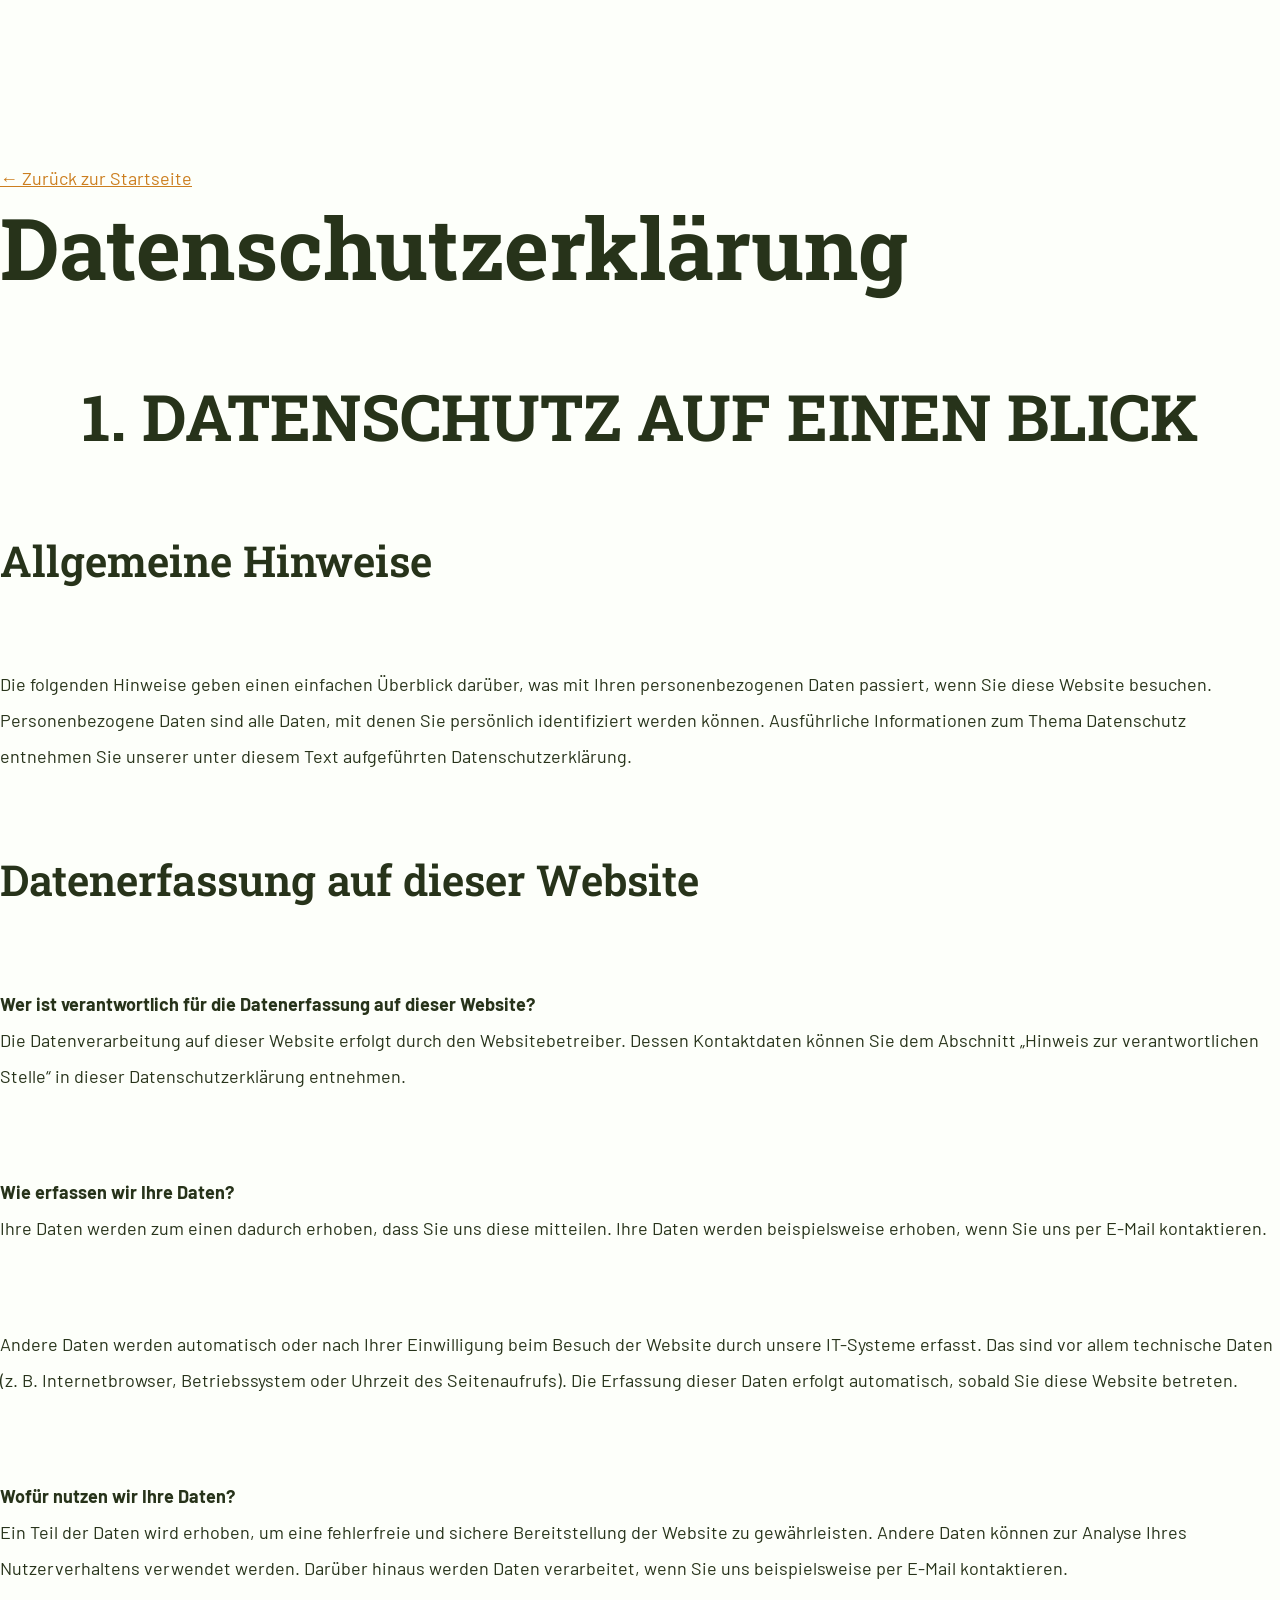
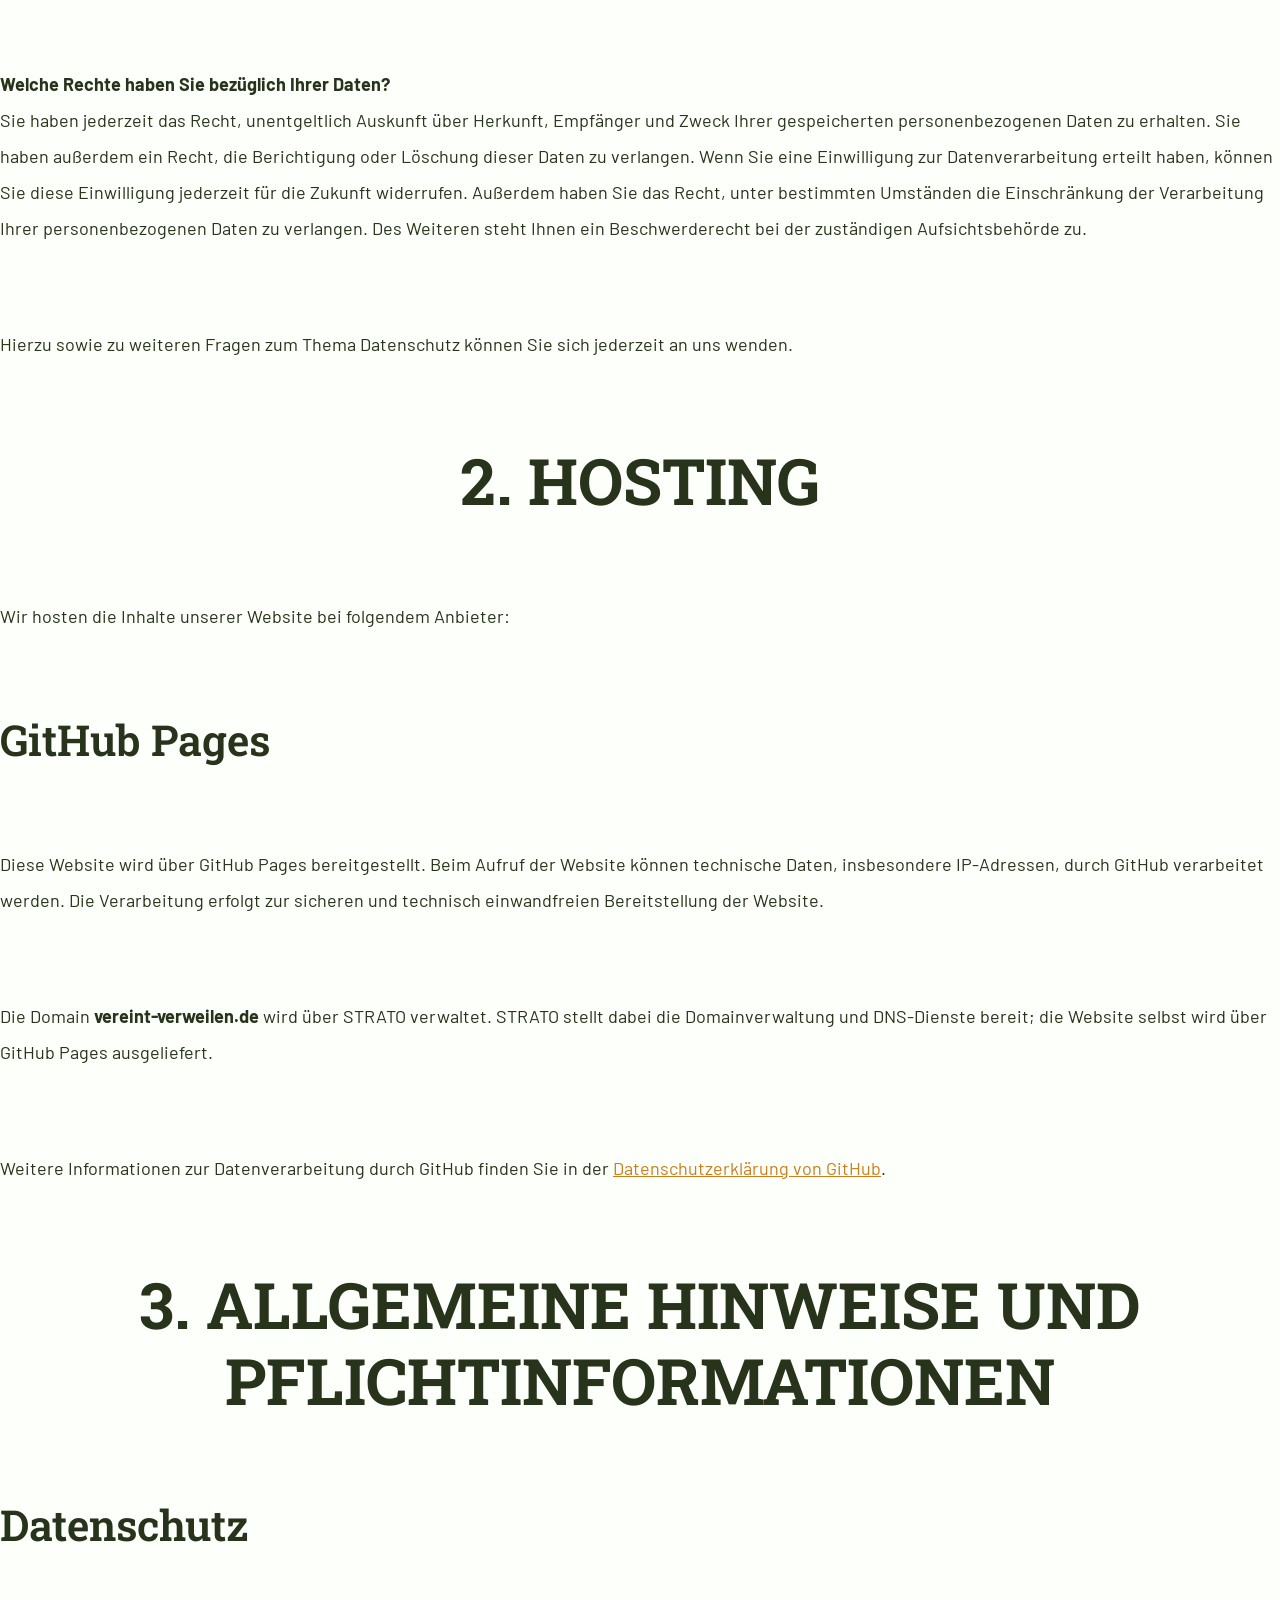
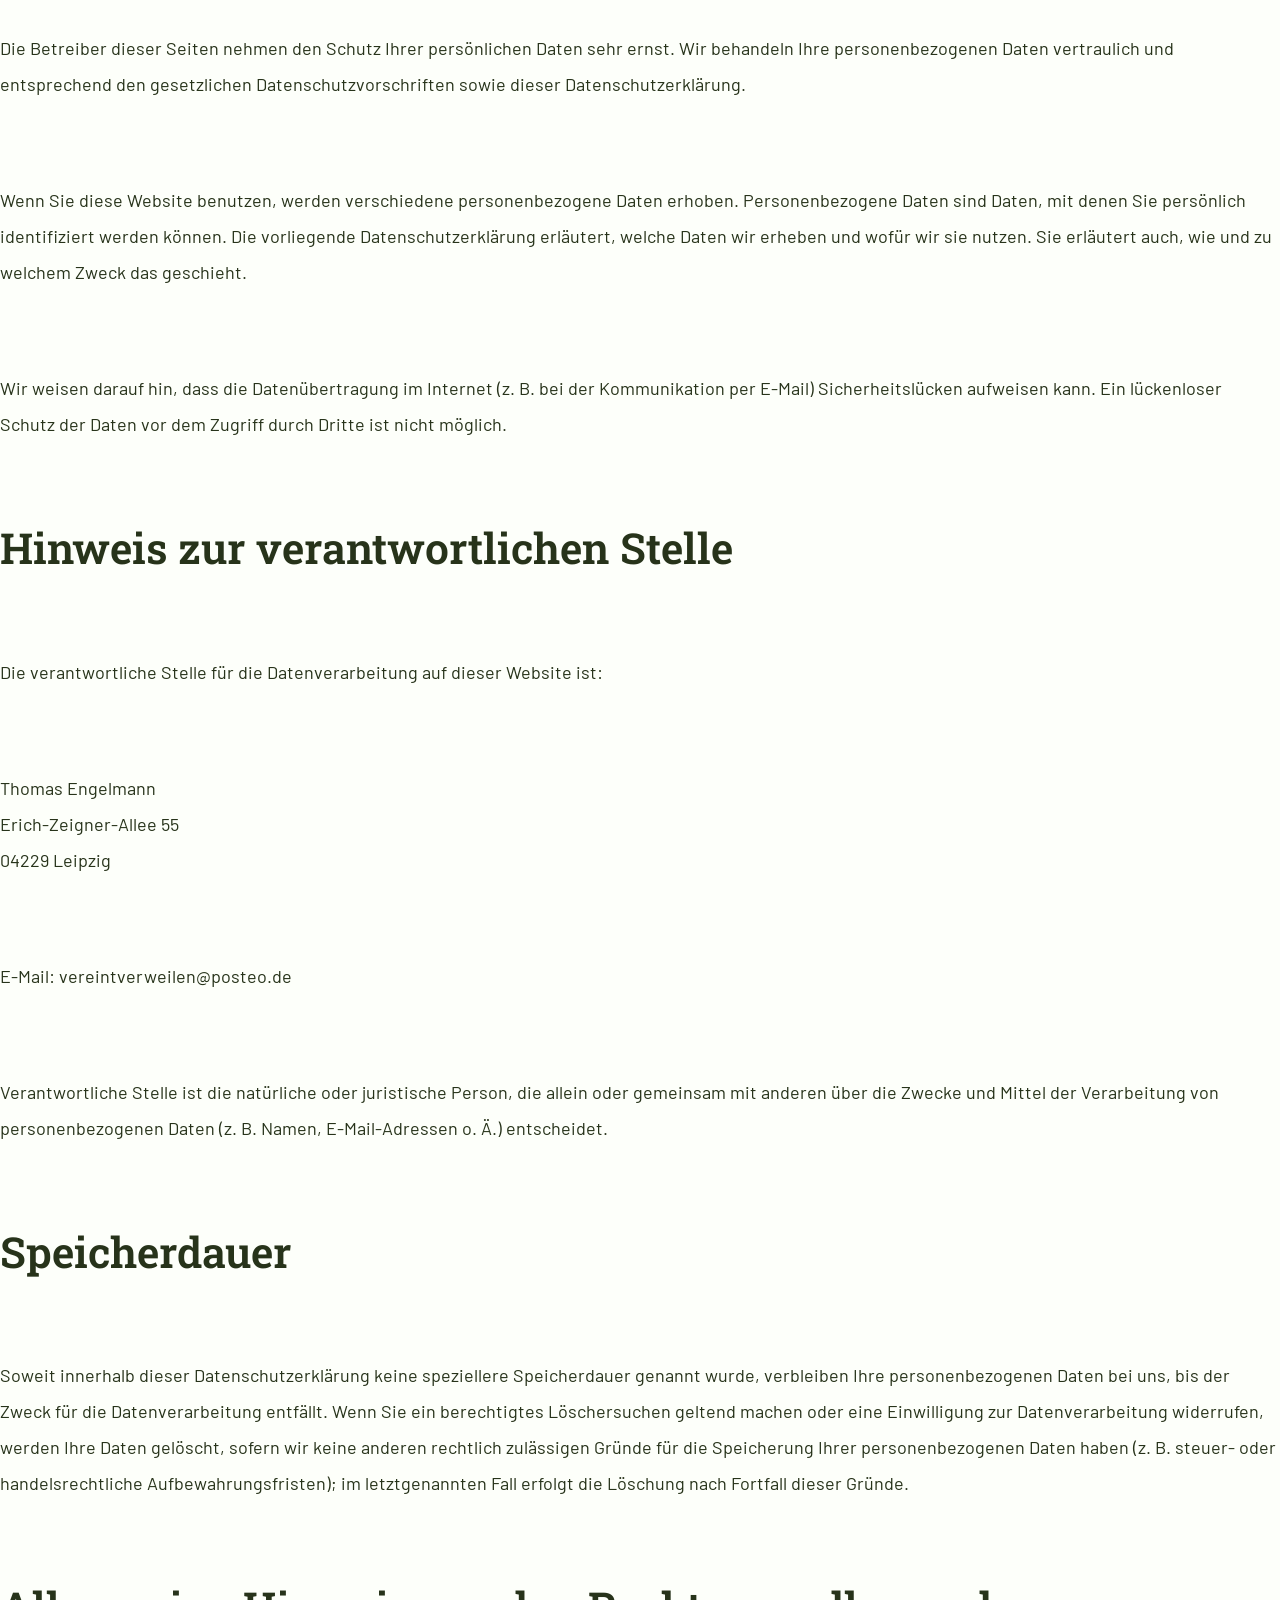
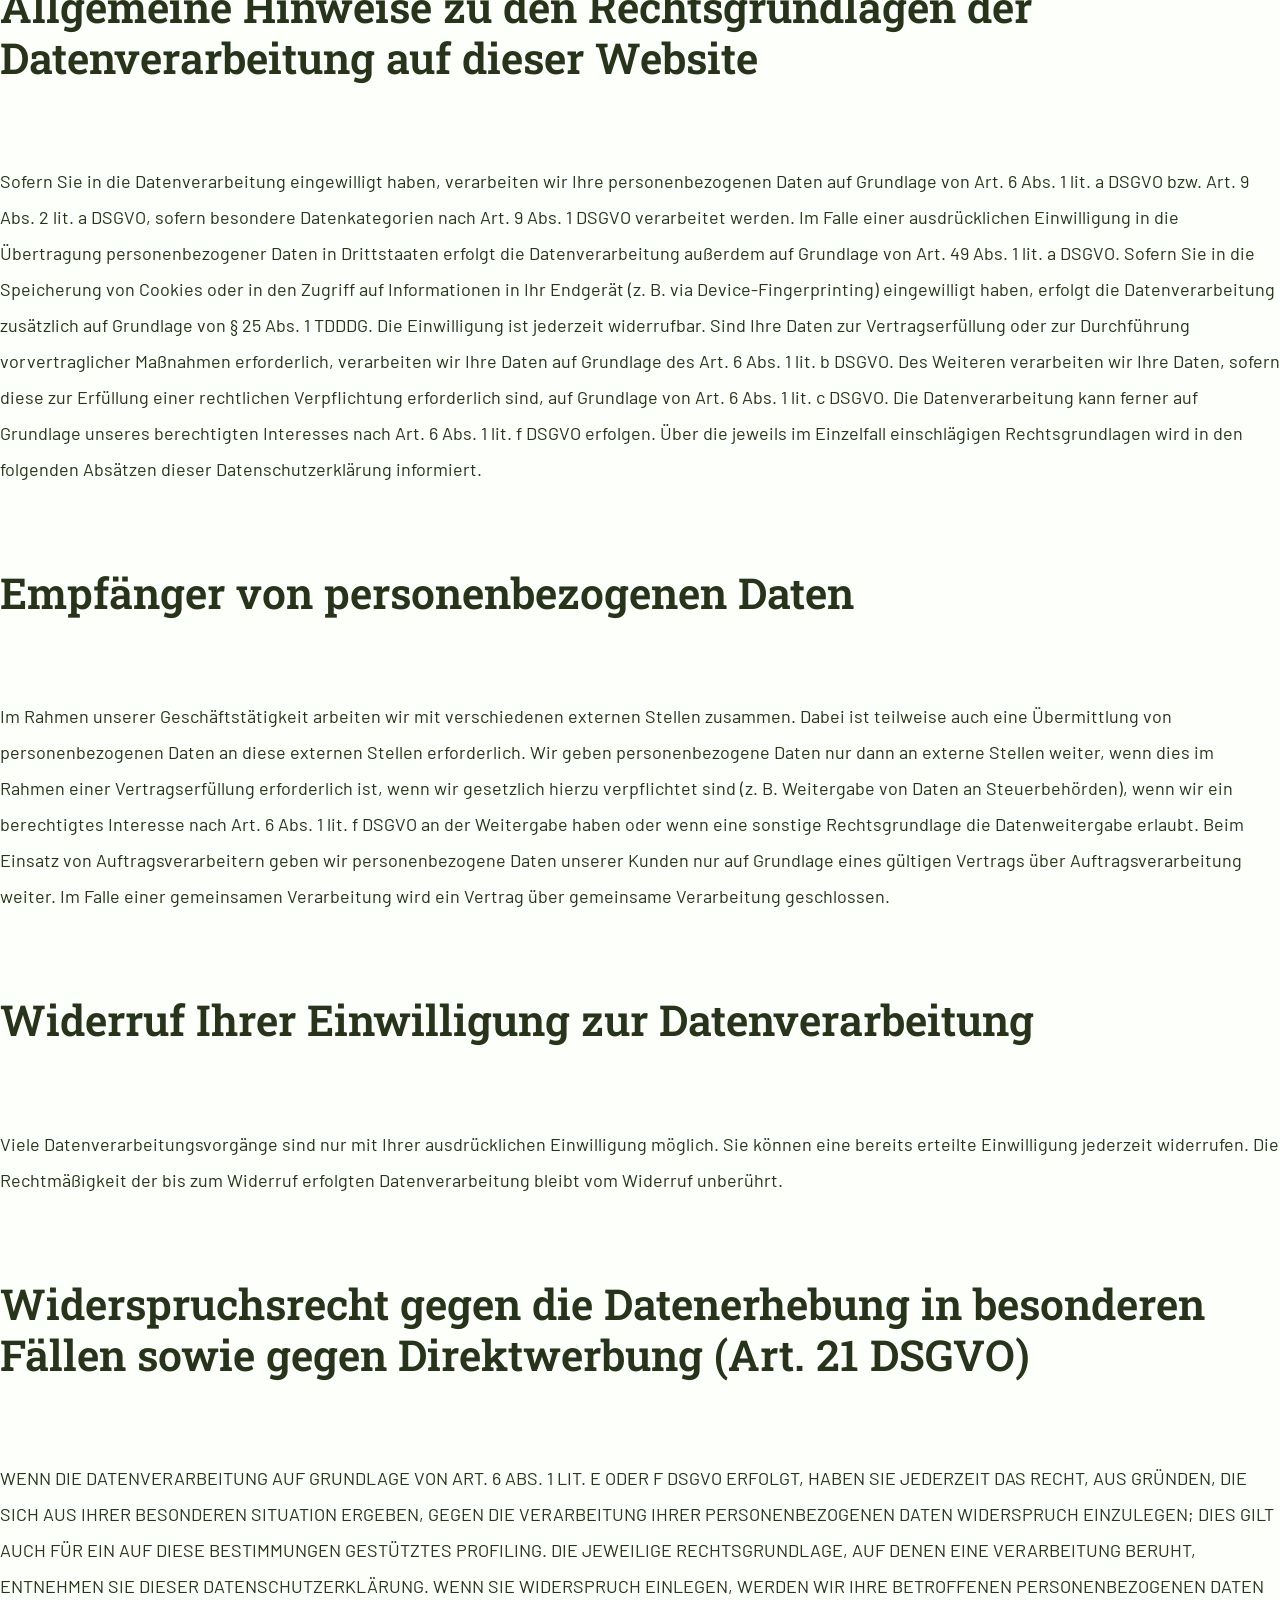
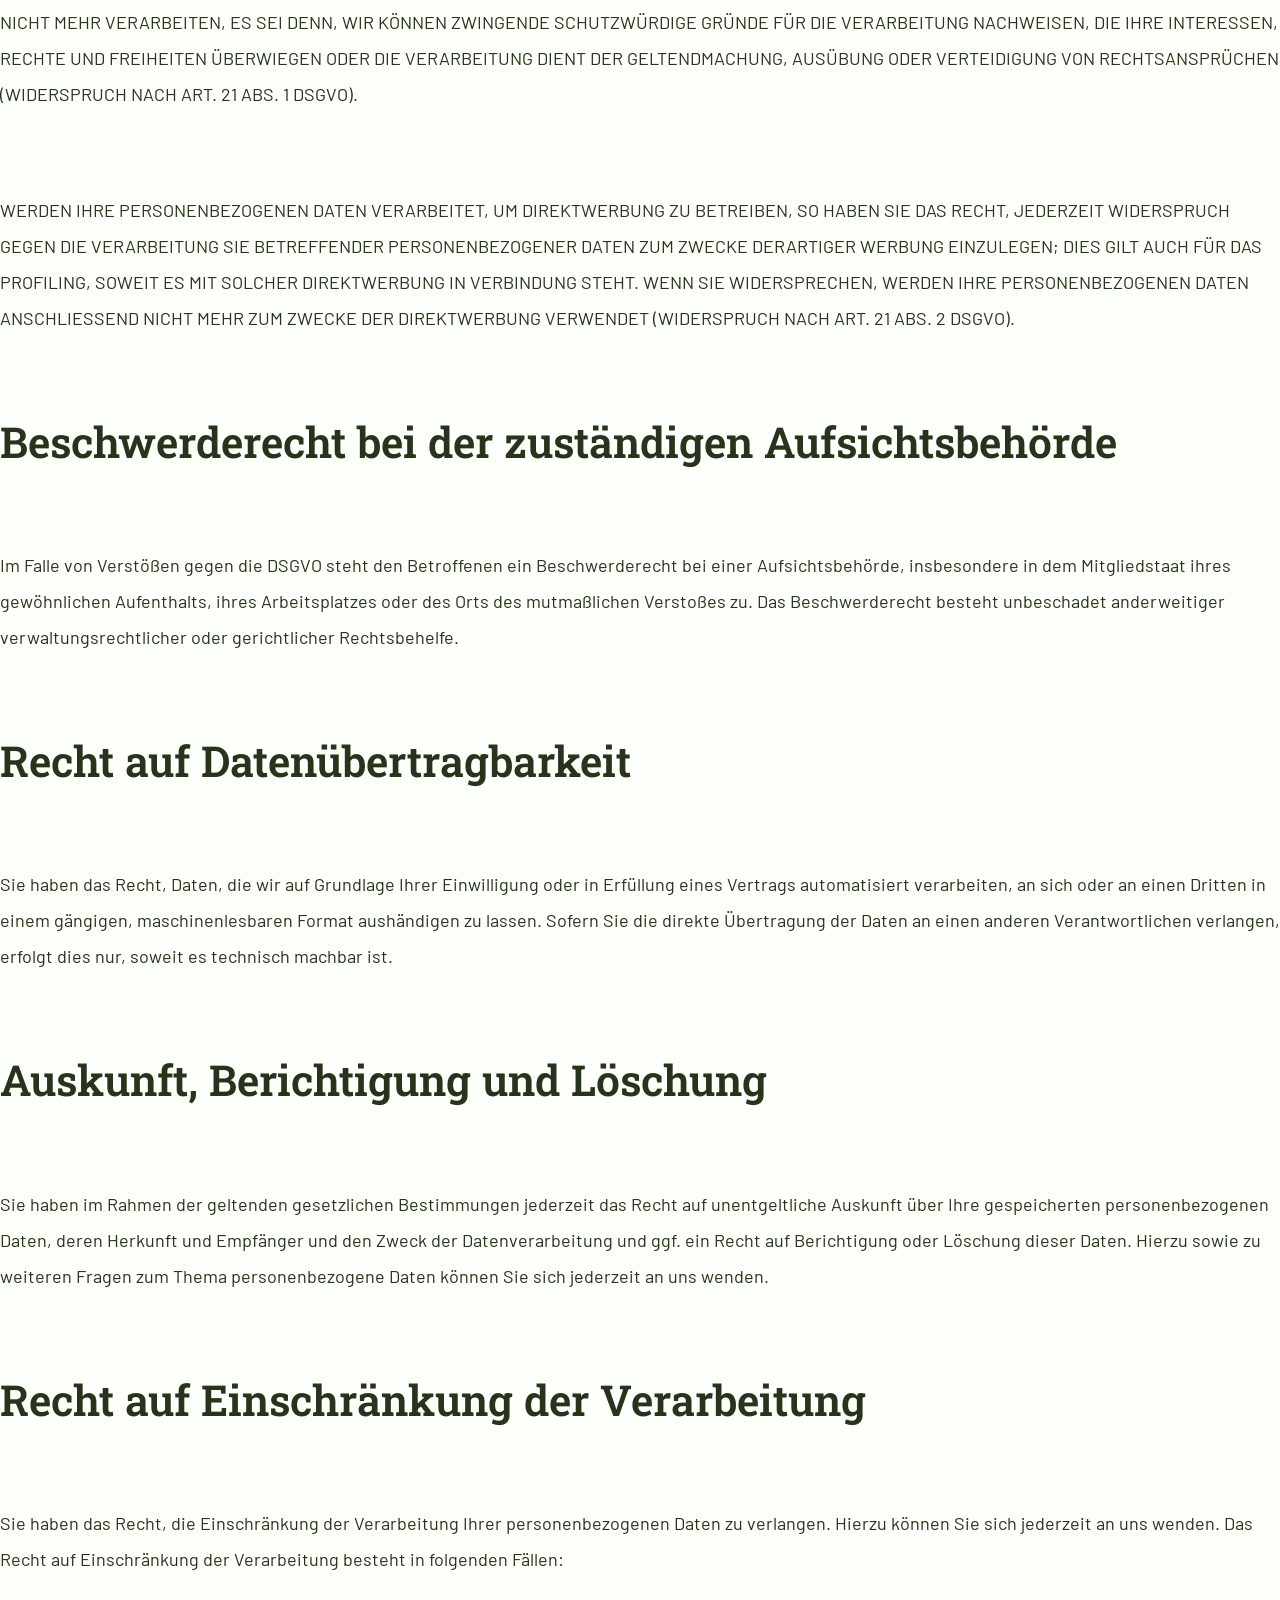
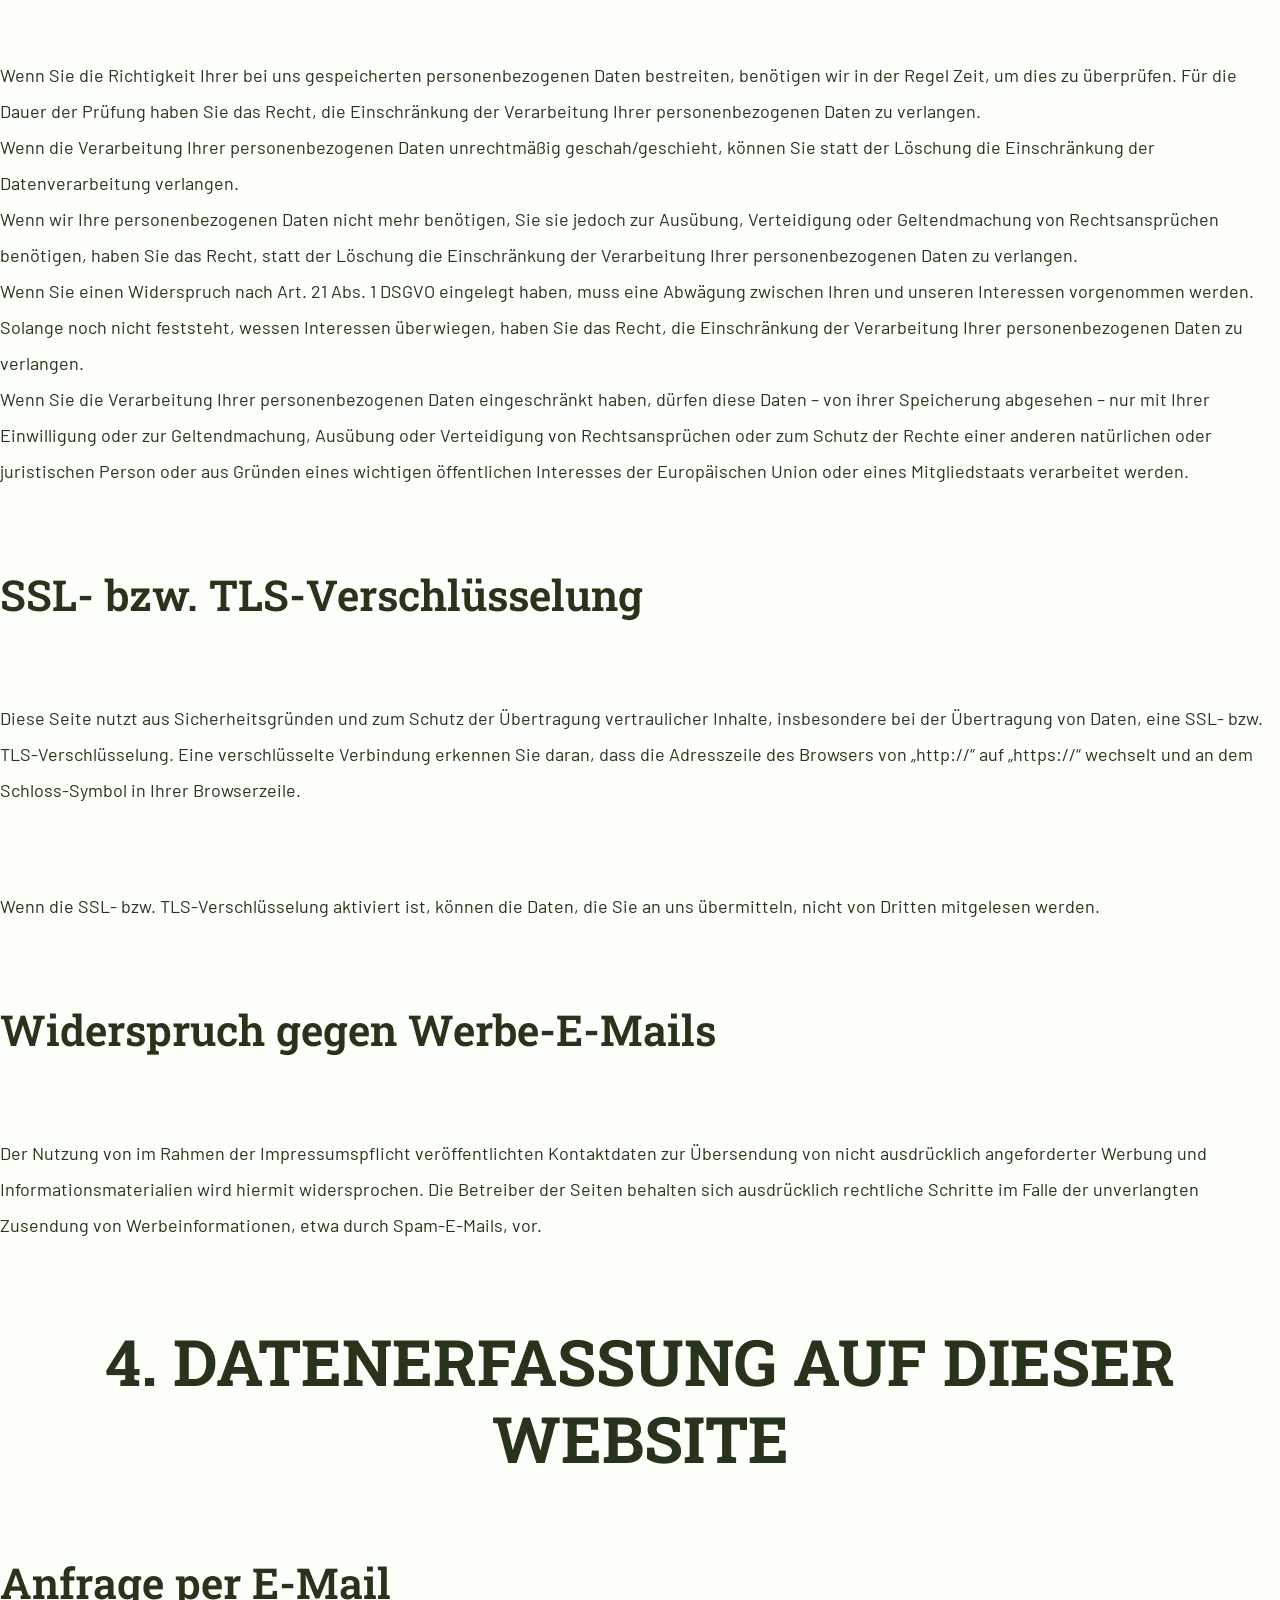
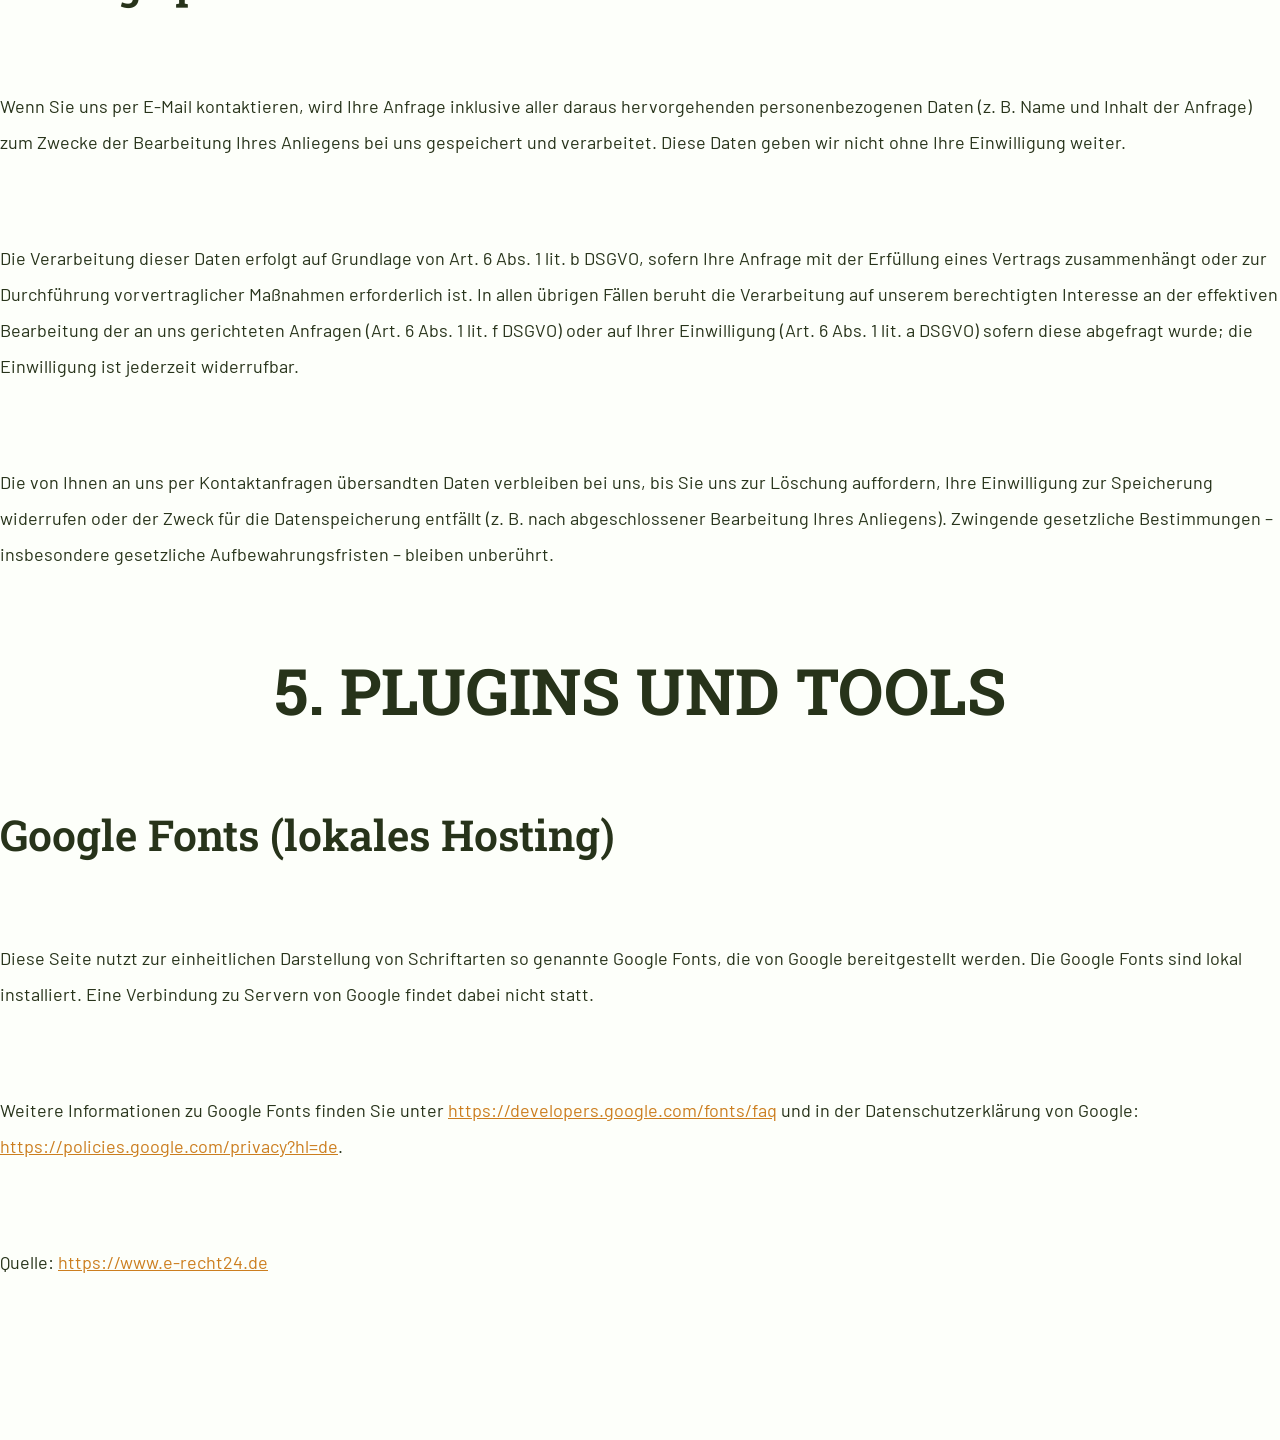
==== commit 164cd117: "complete reboot of all code" ====
--- a/datenschutz.html
+++ b/datenschutz.html
@@ -4,7 +4,7 @@
     <meta charset="UTF-8" />
     <meta name="viewport" content="width=device-width, initial-scale=1.0" />
     <title>Datenschutzerklärung – Vereint Verweilen</title>
-    <link rel="stylesheet" href="fonts/d-din-fonts.css" />
+    <link rel="stylesheet" href="fonts/fonts.css" />
     <link rel="stylesheet" href="style.css" />
   </head>
   <body>
--- a/fonts/fonts.css
+++ b/fonts/fonts.css
@@ -0,0 +1,40 @@
+@font-face {
+    font-family: 'Barlow';
+    src: url('barlow-v13-latin-regular.woff2') format('woff2');
+    font-weight: 400;
+    font-style: normal;
+    font-display: swap;
+}
+
+@font-face {
+    font-family: 'Barlow';
+    src: url('barlow-v13-latin-500.woff2') format('woff2');
+    font-weight: 500;
+    font-style: normal;
+    font-display: swap;
+}
+
+@font-face {
+    font-family: 'Barlow';
+    src: url('barlow-v13-latin-700.woff2') format('woff2');
+    font-weight: 700;
+    font-style: normal;
+    font-display: swap;
+}
+
+/* ---------- Roboto Slab (Überschriften) ---------- */
+@font-face {
+    font-family: 'Roboto Slab';
+    src: url('roboto-slab-v36-latin-600.woff2') format('woff2');
+    font-weight: 600;
+    font-style: normal;
+    font-display: swap;
+}
+
+@font-face {
+    font-family: 'Roboto Slab';
+    src: url('roboto-slab-v36-latin-700.woff2') format('woff2');
+    font-weight: 700;
+    font-style: normal;
+    font-display: swap;
+}
--- a/style.css
+++ b/style.css
@@ -1,281 +1,558 @@
-/* ---------- Grundeinstellungen ---------- */
+/* ===== Variablen (Guide) ===== */
+:root {
+  --hell: #FDFFFA;
+  --hell2: #ECF2E7;
+  --dunkel: #27331A;
+  --orange: #FFA233;
+  --orange-hover: #CC7E1F;
+
+  --seite: 24px;
+  /* Seitenabstand */
+  --spalten: 4;
+  --gap: 16px;
+  --abschnitt: 80px;
+  /* über/unter Abschnitt */
+  --unter-h: 40px;
+  /* unter H1-H3 */
+  --unter-titel: 20px;
+  --unter-text: 40px;
+  --box: 20px;
+  /* Innenabstand Boxen/Kacheln */
+
+  --font-head: 'Roboto Slab', Georgia, serif;
+  --font-text: 'Barlow', Arial, sans-serif;
+}
+
+@media (min-width: 768px) {
+  :root {
+    --seite: 40px;
+    --spalten: 8;
+    --gap: 24px;
+  }
+}
+
+@media (min-width: 1024px) {
+  :root {
+    --seite: 64px;
+    --spalten: 12;
+    --gap: 32px;
+    --abschnitt: 160px;
+    --unter-h: 80px;
+    --unter-titel: 40px;
+    --unter-text: 80px;
+  }
+}
+
+/* ===== Basis ===== */
 * {
-    box-sizing: border-box;
-    margin: 0;
-    padding: 0;
+  box-sizing: border-box;
+  margin: 0;
+  padding: 0;
+}
+
+html {
+  scroll-behavior: smooth;
+  scroll-padding-top: 80px;
 }
 
 body {
-    font-family: 'D-DIN', sans-serif;
-    color: #2C2C2A;
-    background-color: #F7F5EF;
-    line-height: 1.5;
+  font-family: var(--font-text);
+  font-size: 16px;
+  line-height: 2;
+  font-weight: 400;
+  color: var(--dunkel);
+  background: var(--hell);
+}
+
+img {
+  max-width: 100%;
+  display: block;
+}
+
+a {
+  color: var(--orange-hover);
+}
+
+ul {
+  list-style: none;
+}
+
+h1,
+h2,
+h3,
+.titel {
+  font-family: var(--font-head);
+  line-height: 1.2;
+}
+
+h1 {
+  font-size: 40pt;
+  font-weight: 700;
+  margin-bottom: var(--unter-h);
+}
+
+h2 {
+  font-size: 34pt;
+  font-weight: 700;
+  text-transform: uppercase;
+  text-align: center;
+  margin-bottom: var(--unter-h);
+}
+
+h3 {
+  font-size: 24pt;
+  font-weight: 600;
+  margin-bottom: var(--unter-h);
+}
+
+.titel {
+  font-size: 22pt;
+  font-weight: 600;
+  line-height: 2;
+  margin-bottom: var(--unter-titel);
+}
+
+.lead {
+  font-size: 18pt;
+  font-weight: 500;
+  text-transform: uppercase;
+  margin-bottom: var(--unter-text);
+}
+
+.highlight {
+  font-size: 16px;
+  font-weight: 700;
+}
+
+.small {
+  font-size: 14px;
+  font-weight: 500;
+  line-height: 1.2;
+}
+
+p {
+  margin-bottom: var(--unter-text);
+}
+
+p:last-child {
+  margin-bottom: 0;
+}
+
+@media (min-width: 768px) {
+  body {
+    font-size: 18px;
+  }
+
+  h1 {
+    font-size: 64pt;
+  }
+
+  h2 {
+    font-size: 48pt;
+  }
+
+  h3 {
+    font-size: 32pt;
+  }
+
+  .titel {
+    font-size: 24pt;
+  }
+
+  .lead {
+    font-size: 22pt;
+  }
+
+  .highlight {
+    font-size: 18px;
+  }
+
+  .small {
     font-size: 15px;
-}
-
-img {
-    max-width: 100%;
-    display: block;
-}
-
-a {
-    color: inherit;
-}
-
-/* ---------- Globale Überschriften & Text ---------- */
-h1 {
-    font-size: 24px;
-    font-weight: 500;
-    margin-bottom: 8px;
-}
-
-h2 {
-    font-size: 19px;
-    font-weight: 500;
-    margin-top: 24px;
-    margin-bottom: 16px;
-}
-
-h3 {
-    font-size: 17px;
-    font-weight: 500;
-    margin-top: 18px;
-    margin-bottom: 8px;
-}
-
-h4 {
-    font-size: 15px;
-    font-weight: 700;
-    margin-top: 14px;
-    margin-bottom: 6px;
-}
-
-p {
-    font-size: 15px;
-    margin-bottom: 12px;
-}
-
-li {
-    font-size: 15px;
-    margin-bottom: 6px;
-}
-
-.klein {
-    font-size: 13px;
-    color: #5F5E5A;
-}
-
-/* ---------- Layout: Blöcke ---------- */
-.block {
-    padding: 32px 20px;
-    border-bottom: 1px solid #D3D1C7;
-}
-
-.block:last-child {
-    border-bottom: none;
-}
-
-/* ---------- Buttons ---------- */
-.button {
-    display: inline-block;
-    background-color: #3B6D11;
-    color: #fff;
-    text-decoration: none;
-    padding: 12px 20px;
-    border-radius: 8px;
-    font-size: 14px;
-    margin-top: 12px;
-}
-
-.button-gruppe {
+  }
+}
+
+/* ===== Layout ===== */
+.wrap {
+  max-width: 1440px;
+  margin: 0 auto;
+  padding: 0 var(--seite);
+}
+
+section {
+  padding: var(--abschnitt) 0;
+}
+
+section.hell2 {
+  background: var(--hell2);
+}
+
+section.blick {
+  padding: calc(var(--abschnitt) / 2) 0;
+}
+
+.grid {
+  display: grid;
+  grid-template-columns: repeat(var(--spalten), 1fr);
+  gap: var(--gap);
+}
+
+.grid>* {
+  grid-column: 1 / -1;
+}
+
+/* ===== Buttons ===== */
+.btn {
+  display: inline-block;
+  background: var(--orange);
+  color: var(--dunkel);
+  font-weight: 700;
+  line-height: 1.2;
+  text-transform: uppercase;
+  text-decoration: none;
+  padding: 14px 28px;
+  border-radius: 4px;
+}
+
+.btn:hover,
+.btn:focus {
+  background: var(--orange-hover);
+}
+
+/* ===== Navigation (reines CSS, ohne Menü-Toggle) ===== */
+.nav {
+  position: sticky;
+  top: 0;
+  z-index: 10;
+  background: var(--hell);
+  border-bottom: 1px solid var(--hell2);
+}
+
+.nav .wrap {
+  display: flex;
+  align-items: center;
+  justify-content: space-between;
+  height: 72px;
+}
+
+.nav img {
+  height: 44px;
+  width: auto;
+}
+
+.nav ul {
+  display: none;
+  gap: 24px;
+}
+
+.nav ul a {
+  color: var(--dunkel);
+  text-decoration: none;
+  font-weight: 500;
+  font-size: 15px;
+  line-height: 1.2;
+}
+
+.nav ul a:hover {
+  color: var(--orange-hover);
+}
+
+.nav .btn {
+  padding: 10px 20px;
+  font-size: 14px;
+}
+
+@media (min-width: 1024px) {
+  .nav ul {
     display: flex;
-    flex-direction: column;
-    gap: 10px;
-    margin-top: 12px;
-}
-
-.button-sekundaer {
-    background-color: transparent;
-    color: #3B6D11;
-    border: 1px solid #3B6D11;
-}
-
-/* ---------- Quellenangabe (Block 2) ---------- */
-.quelle {
-    font-size: 11px;
-    color: #888780;
-    margin-top: 8px;
-}
-
-/* ---------- Block 1: Hook ---------- */
-.hook {
-    text-align: center;
-}
-
-.logo {
-    width: 400px;
-    margin: 0 auto 32px;
-}
-
-.subline {
-    color: #5F5E5A;
-    font-size: 16px;
-}
-
-.hero-image {
-    margin-top: 20px;
-    border-radius: 8px;
-}
-
-/* ---------- Block 2: Zahlen ---------- */
-.zahlen-grid {
-    display: flex;
-    flex-direction: column;
-    gap: 16px;
-}
-
-.zahl {
-    background-color: #fff;
-    border: 1px solid #D3D1C7;
-    border-radius: 8px;
-    padding: 16px;
-    text-align: center;
-}
-
-.zahl-wert {
-    display: block;
-    font-size: 24px;
-    font-weight: 500;
-    color: #173404;
-    margin-bottom: 4px;
-}
-
-.zahl-text {
-    display: block;
-    font-size: 13px;
-    color: #5F5E5A;
-}
-
-/* ---------- Tag-Listen (Projekt, Geschäftsmodell) ---------- */
-.tag-liste {
-    list-style: none;
-    display: flex;
-    flex-wrap: wrap;
-    gap: 8px;
-    margin: 12px 0;
-}
-
-.tag-liste li {
-    background-color: #EAF3DE;
-    color: #27500A;
-    font-size: 13px;
-    padding: 6px 12px;
-    border-radius: 16px;
-    margin-bottom: 0;
-}
-
-/* ---------- Block 5: Zielgruppen ---------- */
-.karte {
-    background-color: #fff;
-    border: 1px solid #D3D1C7;
-    border-radius: 8px;
-    padding: 16px;
-    margin-bottom: 12px;
-}
-
-.karte-primary {
-    border-color: #3B6D11;
-}
-
-/* ---------- Block 7: Team ---------- */
-.team-mitglied {
-    text-align: center;
-    margin-bottom: 24px;
-}
-
-.team-mitglied img {
-    width: 150px;
-    height: 150px;
-    object-fit: cover;
-    border-radius: 50%;
-    margin: 0 auto 5px;
-}
-
-.name {
-    font-weight: 500;
-    margin-bottom: 2px;
-}
-
-.rolle {
-    font-size: 13px;
-    color: #5F5E5A;
-}
-
-/* ---------- Block 8: Kontakt ---------- */
-.kontakt {
-    text-align: center;
-    background-color: #2C2C2A;
-    color: #F7F5EF;
-}
-
-.kontakt a {
-    color: #F7F5EF;
-}
-
-/* ---------- Rechtstexte (Impressum, Datenschutz) ---------- */
-.rechtstext {
-    max-width: 700px;
-}
-
-.rechtstext a {
-    text-decoration: underline;
-}
-
-.zurueck {
-    display: inline-block;
-    margin-bottom: 20px;
-    font-size: 13px;
-    color: #5F5E5A;
-    text-decoration: none;
-}
-
-.rechtslinks {
-    margin-top: 20px;
-    margin-right: 10px;
-    margin-left: 10px;
-    font-size: 12px;
-}
-
-.rechtslinks a {
-    text-decoration: underline;
-}
-
-/* ---------- Ab hier: größere Bildschirme (Desktop) ---------- */
+  }
+}
+
+/* ===== Hero ===== */
+.hero {
+  background: linear-gradient(rgba(39, 51, 26, .55), rgba(39, 51, 26, .55)), url("images/hero-haus-auf-dem-dorf.jpg") center / cover;
+  color: var(--hell);
+  text-align: center;
+  padding: var(--abschnitt) 0;
+}
+
+.hero .lead {
+  margin-bottom: var(--unter-h);
+}
+
+.hero p:not(.lead) {
+  max-width: 900px;
+  margin: 0 auto var(--unter-text);
+}
+
+/* ===== Auf einen Blick ===== */
+.blick .grid>div {
+  grid-column: span 2;
+  text-align: center;
+}
+
+.blick img {
+  width: 64px;
+  height: 64px;
+  margin: 0 auto 8px;
+}
+
+.blick .titel {
+  margin-bottom: 0;
+  line-height: 1.4;
+}
+
 @media (min-width: 768px) {
-
-    .block {
-        padding: 60px 40px;
-        max-width: 900px;
-        margin: 0 auto;
-    }
-
-    .zahlen-grid {
-        flex-direction: row;
-    }
-
-    .zahl {
-        flex: 1;
-    }
-
-    .team {
-        display: flex;
-        flex-wrap: wrap;
-        justify-content: center;
-        gap: 24px;
-    }
-
-    .team h2 {
-        width: 100%;
-    }
-
-}+  .blick .grid>div {
+    grid-column: span 2;
+  }
+}
+
+@media (min-width: 1024px) {
+  .blick .grid>div {
+    grid-column: span 3;
+  }
+}
+
+/* ===== Zweispaltig (Warum jetzt / Konzept) ===== */
+.zwei {
+  display: grid;
+  grid-template-columns: 1fr;
+  gap: var(--gap);
+  align-items: center;
+}
+
+@media (min-width: 1024px) {
+  .zwei {
+    grid-template-columns: 1fr 1fr;
+  }
+}
+
+.textbox {
+  background: var(--dunkel);
+  color: var(--hell);
+  padding: var(--box);
+}
+
+.textbox h3 {
+  font-size: 22pt;
+  margin-bottom: var(--unter-titel);
+}
+
+.textbox p {
+  margin-bottom: 0;
+}
+
+.konzept li {
+  padding-left: 1.2em;
+  text-indent: -1.2em;
+  margin-bottom: 8px;
+  line-height: 1.6;
+}
+
+.konzept li::before {
+  content: "• ";
+}
+
+.konzept li strong {
+  font-weight: 700;
+}
+
+/* ===== Kacheln (Wirkung) ===== */
+.kachel {
+  background: var(--dunkel);
+  color: var(--hell);
+}
+
+.kachel img {
+  width: 100%;
+  height: 200px;
+  object-fit: cover;
+}
+
+.kachel div {
+  padding: var(--box);
+}
+
+.kachel .titel {
+  text-transform: uppercase;
+  font-size: 18pt;
+  line-height: 1.4;
+}
+
+.kachel li {
+  line-height: 1.5;
+  margin-bottom: 6px;
+  padding-left: 1em;
+  text-indent: -1em;
+  font-size: 15px;
+}
+
+.kachel li::before {
+  content: "• ";
+}
+
+@media (min-width: 768px) {
+  .kachel {
+    grid-column: span 4;
+  }
+}
+
+@media (min-width: 1024px) {
+  .kachel {
+    grid-column: span 4;
+  }
+}
+
+/* ===== Banner / CTA mit Bild ===== */
+.banner {
+  background: linear-gradient(rgba(39, 51, 26, .65), rgba(39, 51, 26, .65)), url("images/bauernhaus.jpg") center / cover;
+  color: var(--hell);
+  text-align: center;
+}
+
+.banner p {
+  max-width: 900px;
+  margin: 0 auto var(--unter-text);
+}
+
+/* ===== Team ===== */
+.team {
+  text-align: center;
+}
+
+.team .person {
+  grid-column: span 2;
+}
+
+.team .person img {
+  width: 160px;
+  height: 160px;
+  object-fit: cover;
+  border-radius: 50%;
+  border: 4px solid var(--dunkel);
+  margin: 0 auto 8px;
+}
+
+.team .rolle {
+  font-weight: 700;
+  text-transform: uppercase;
+  line-height: 1.4;
+}
+
+.team .zitat {
+  font-size: 15px;
+  line-height: 1.4;
+  font-style: italic;
+  margin-top: 8px;
+}
+
+.team p {
+  margin: 0;
+}
+
+.kompetenzen {
+  background: var(--dunkel);
+  color: var(--hell);
+  padding: var(--box) var(--seite);
+  margin-top: var(--unter-text);
+}
+
+.kompetenzen ul {
+  display: flex;
+  flex-wrap: wrap;
+  justify-content: center;
+  gap: 8px 32px;
+  max-width: 1440px;
+  margin: 0 auto;
+}
+
+.kompetenzen li {
+  font-weight: 700;
+  text-transform: uppercase;
+  font-size: 14px;
+  line-height: 1.6;
+}
+
+@media (min-width: 768px) {
+  .team .person {
+    grid-column: span 4;
+  }
+}
+
+@media (min-width: 1024px) {
+  .team .person {
+    grid-column: span 3;
+  }
+}
+
+/* ===== Unterstützung ===== */
+.unterstuetzung .grid>div {
+  text-align: center;
+}
+
+.unterstuetzung .titel {
+  text-transform: uppercase;
+  margin-bottom: 0;
+}
+
+@media (min-width: 1024px) {
+  .unterstuetzung .grid>div {
+    grid-column: span 6;
+  }
+}
+
+/* ===== Kontakt ===== */
+.kontakt-box {
+  display: flex;
+  flex-direction: column;
+  align-items: center;
+  gap: var(--gap);
+  text-align: center;
+}
+
+.kontakt-box img {
+  width: 80px;
+  height: 80px;
+  border-radius: 50%;
+  object-fit: cover;
+}
+
+@media (min-width: 768px) {
+  .kontakt-box {
+    flex-direction: row;
+    justify-content: center;
+    text-align: left;
+  }
+}
+
+/* ===== Footer ===== */
+footer {
+  background: var(--dunkel);
+  color: var(--hell);
+  text-align: center;
+  padding: var(--abschnitt) 0 40px;
+}
+
+footer img {
+  height: 56px;
+  width: auto;
+  margin: 0 auto 24px;
+}
+
+footer a {
+  color: var(--hell);
+}
+
+footer ul {
+  display: flex;
+  flex-direction: column;
+  gap: 4px;
+  margin-bottom: 24px;
+}
+
+footer p {
+  margin: 0;
+  line-height: 1.4;
+}
+
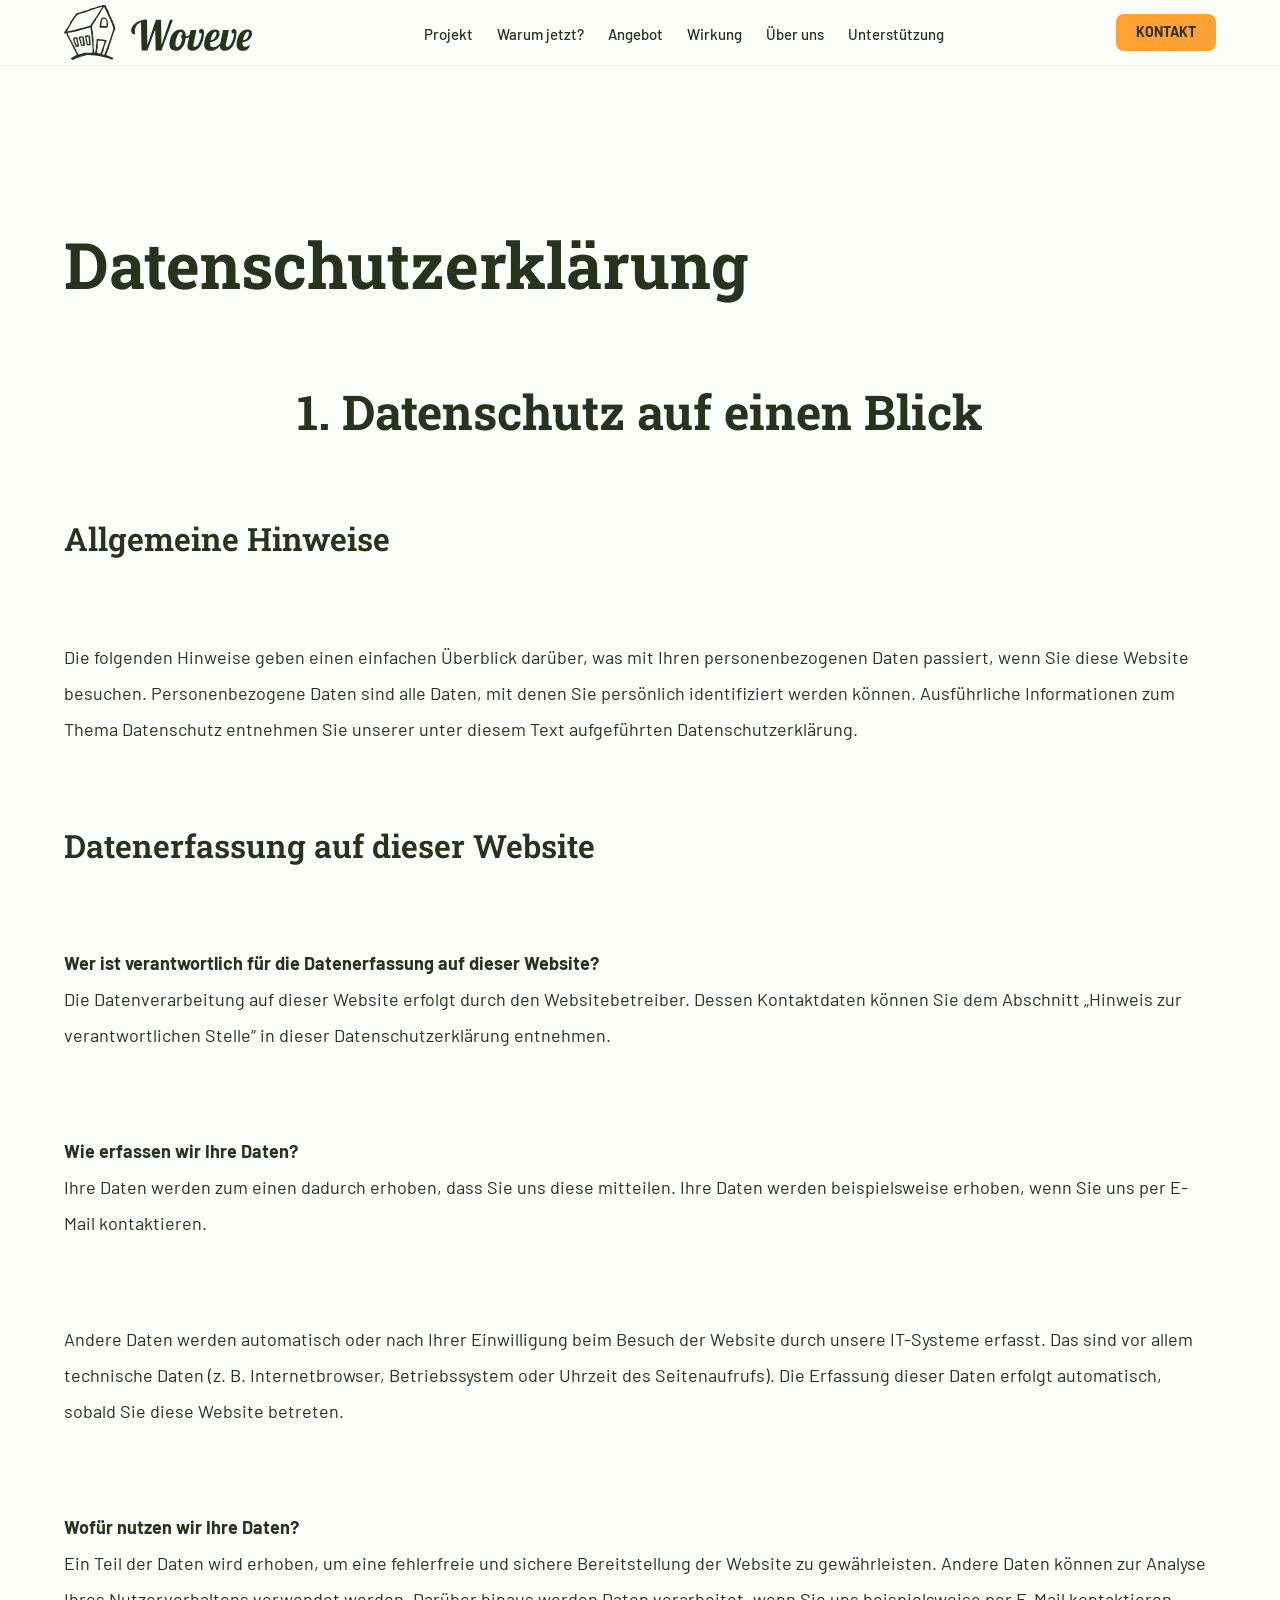
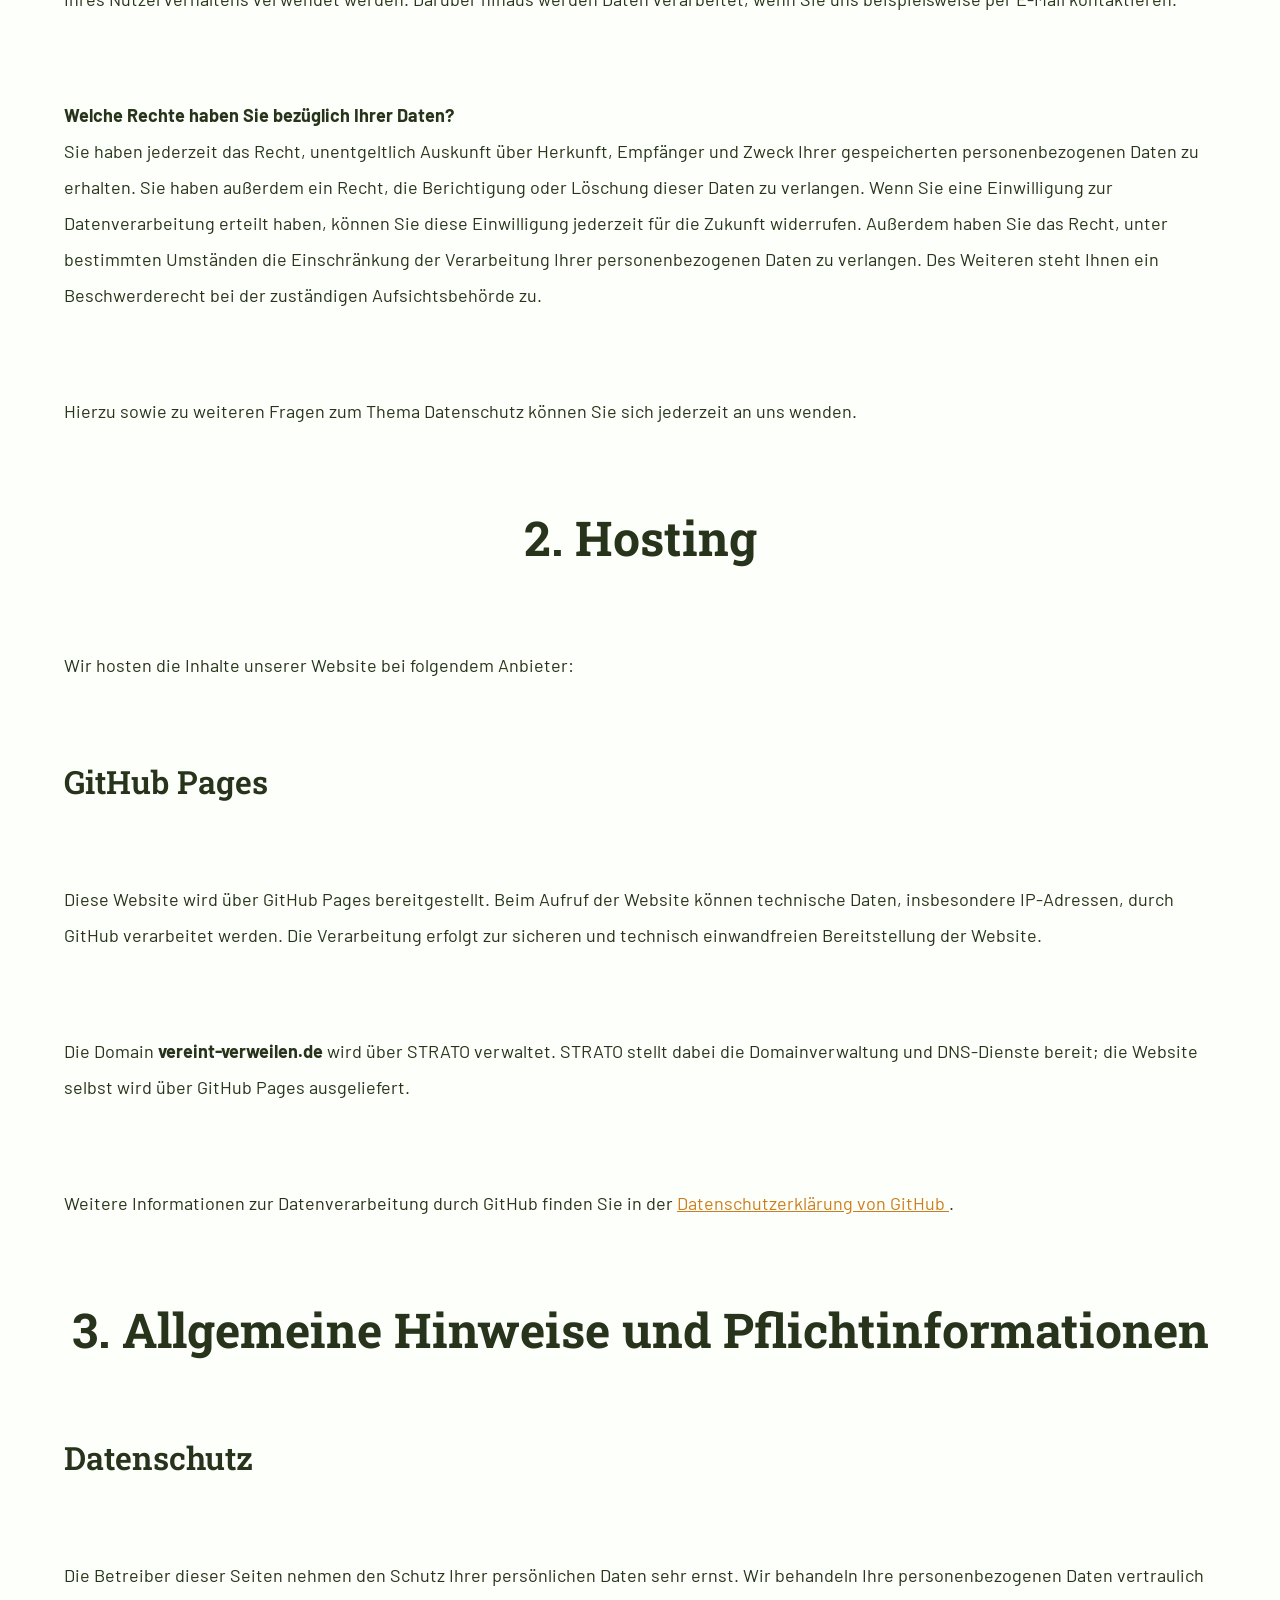
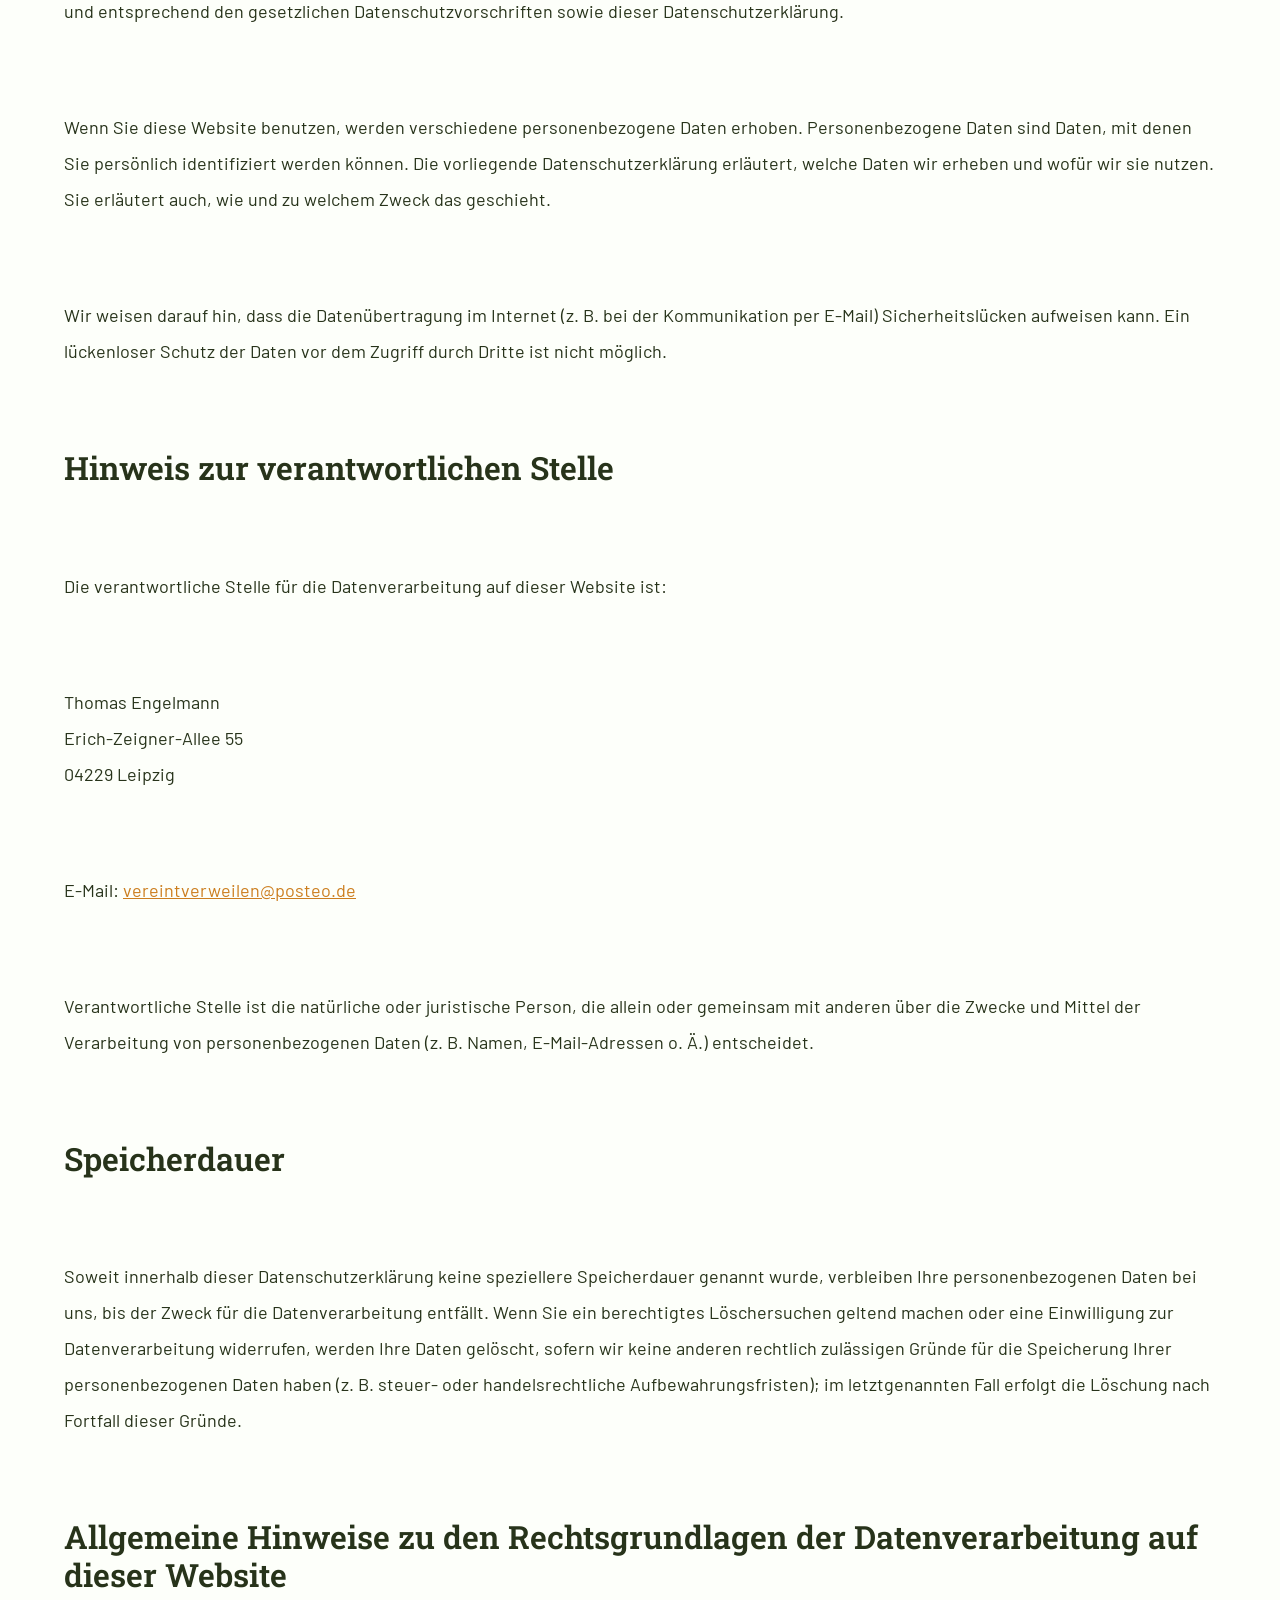
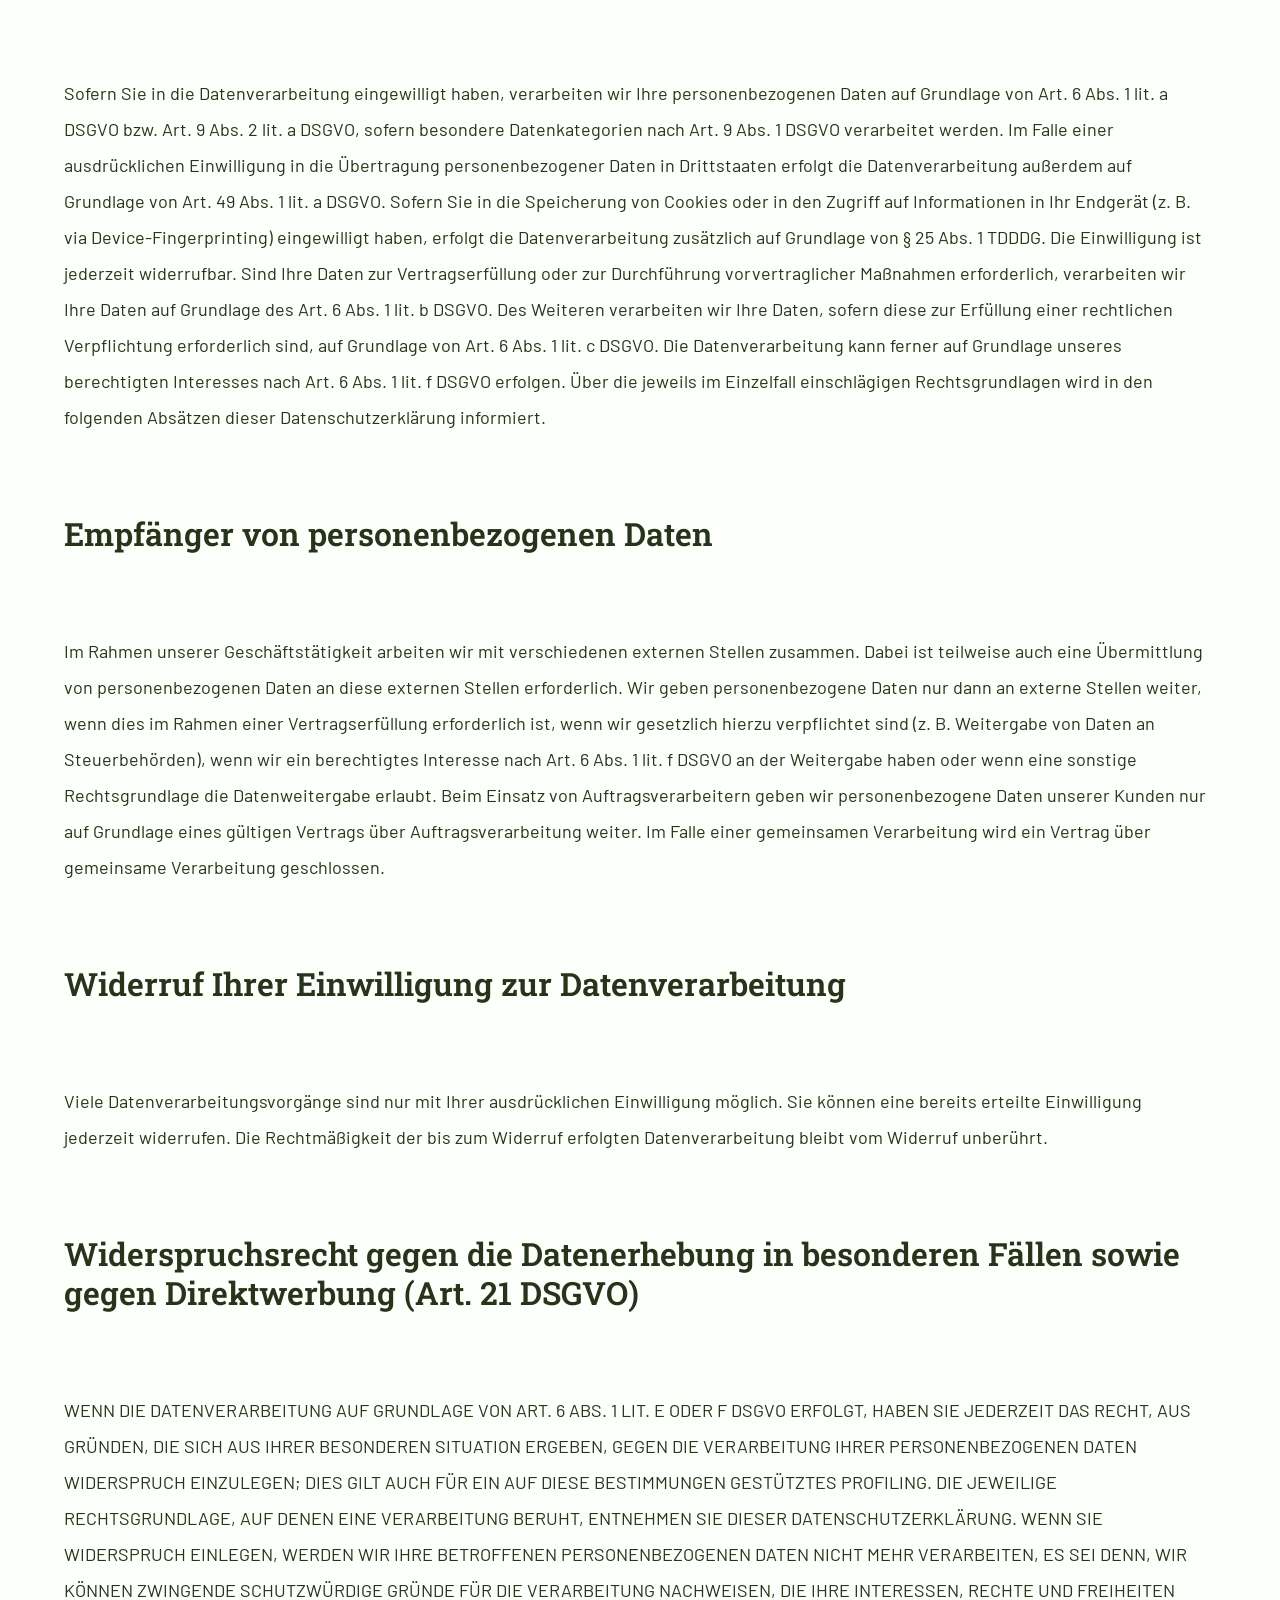
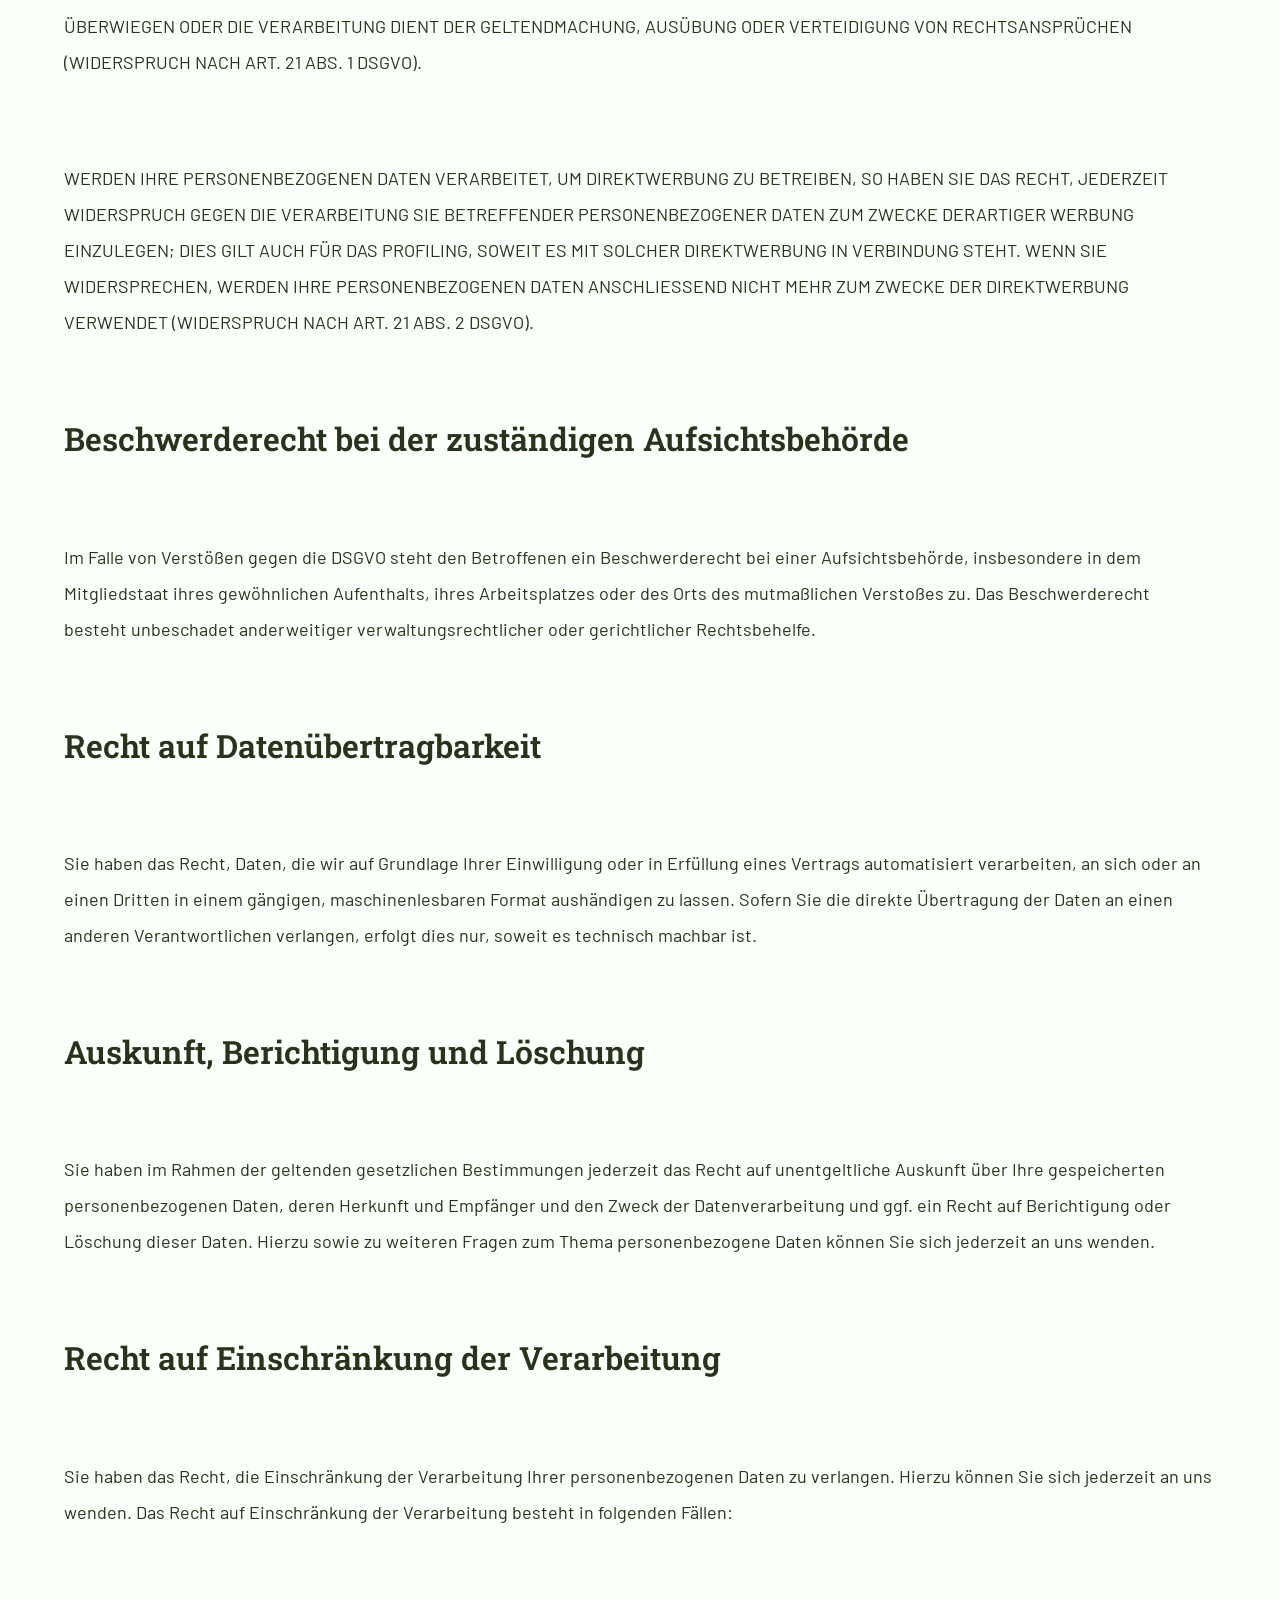
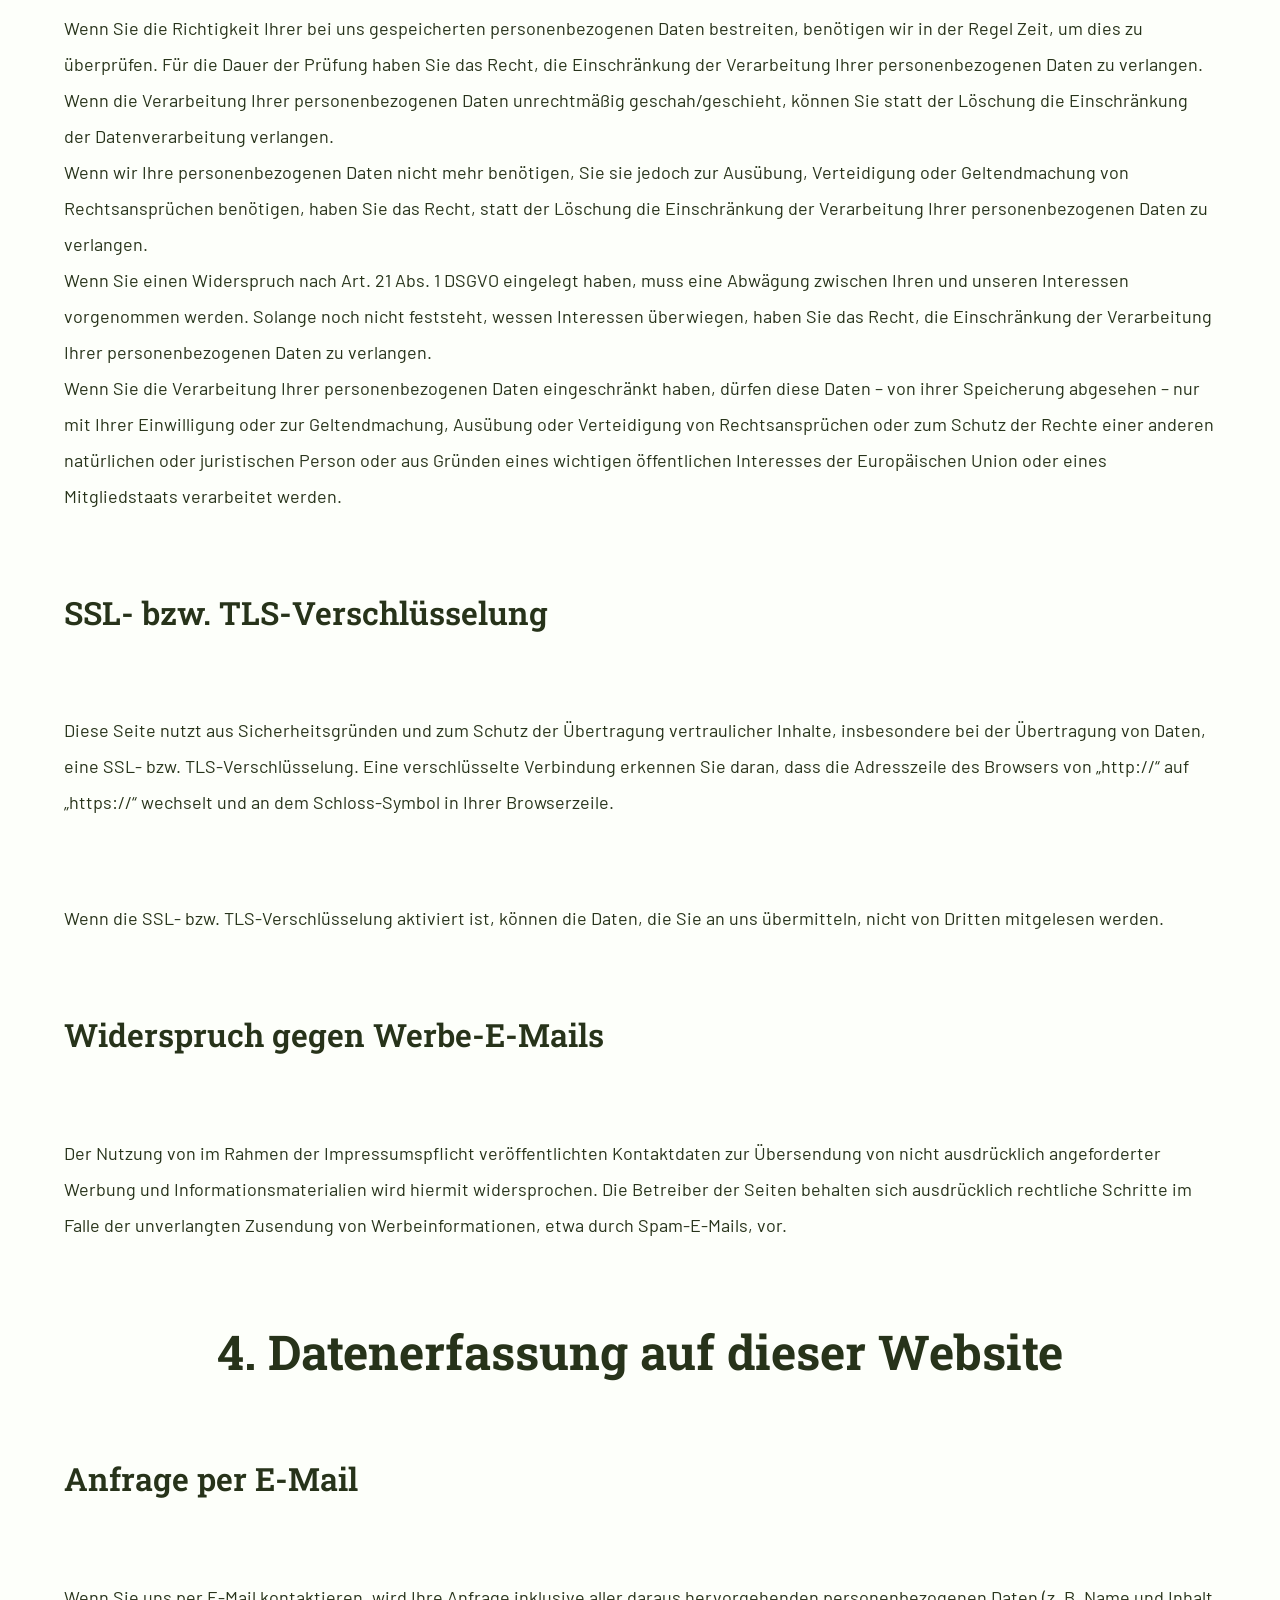
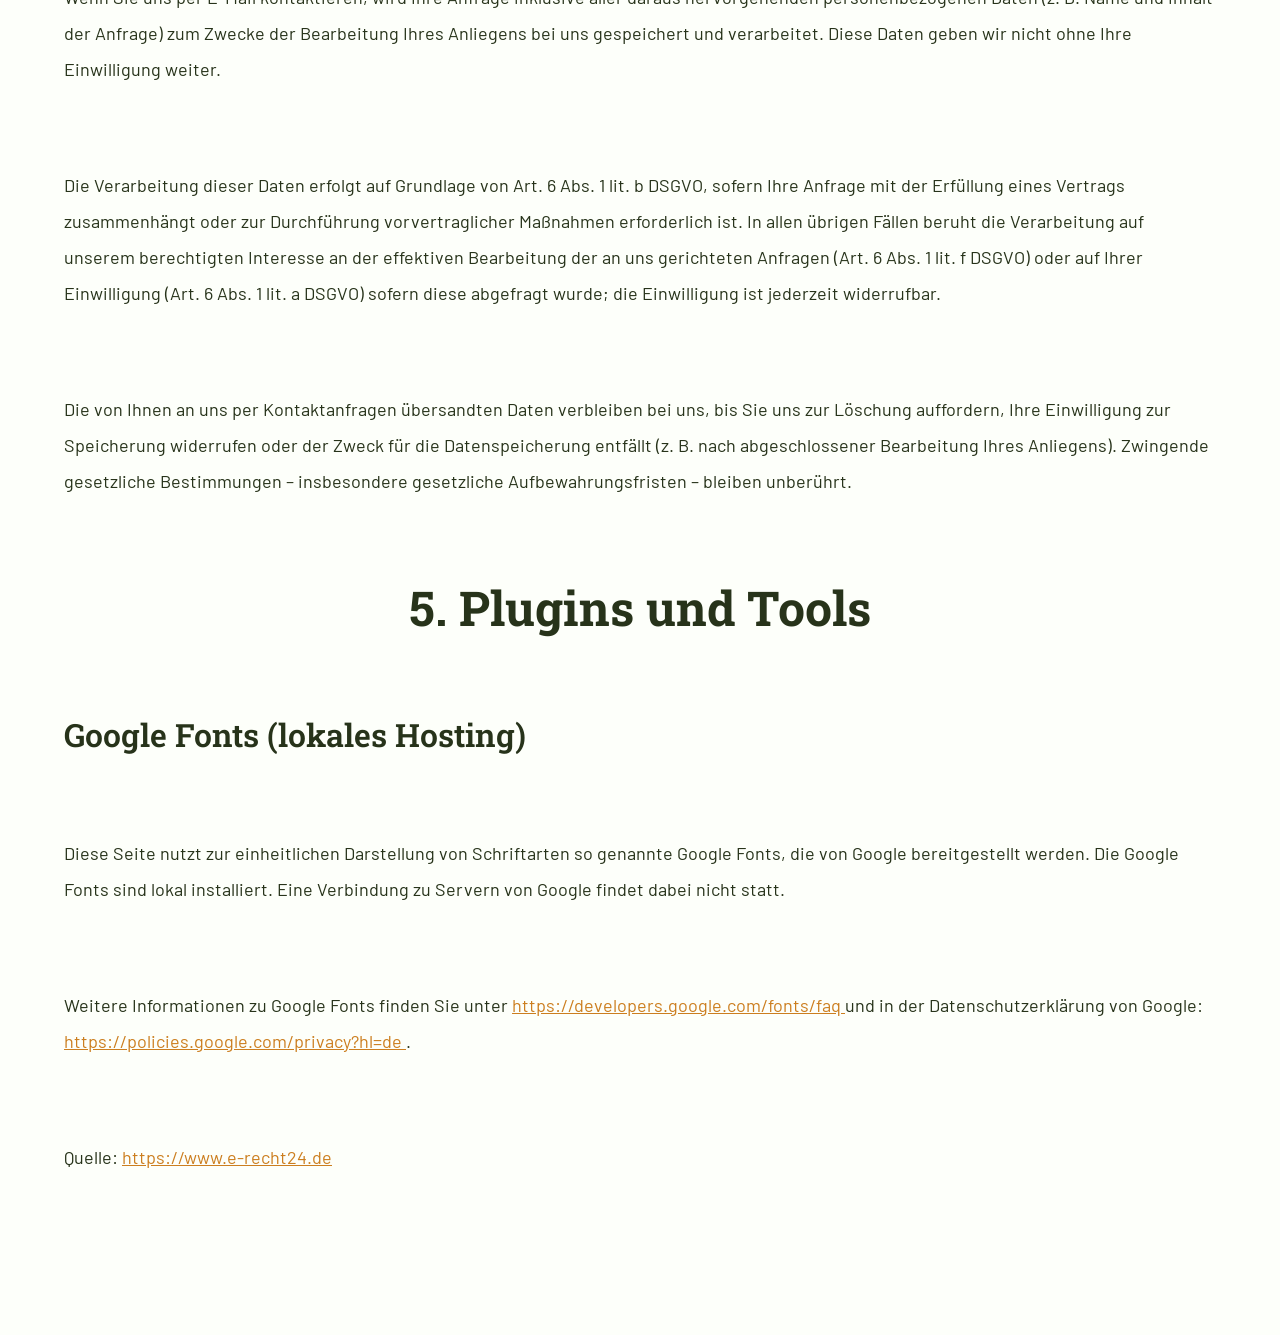
==== commit 0356c6a2: "code except contents translated to english" ====
--- a/datenschutz.html
+++ b/datenschutz.html
@@ -7,385 +7,483 @@
     <link rel="stylesheet" href="fonts/fonts.css" />
     <link rel="stylesheet" href="style.css" />
   </head>
+
   <body>
-    <section class="block rechtstext">
-      <a href="index.html" class="zurueck">← Zurück zur Startseite</a>
-
-      <h1>Datenschutz&shy;erkl&auml;rung</h1>
-      <h2>1. Datenschutz auf einen Blick</h2>
-      <h3>Allgemeine Hinweise</h3>
-      <p>
-        Die folgenden Hinweise geben einen einfachen &Uuml;berblick
-        dar&uuml;ber, was mit Ihren personenbezogenen Daten passiert, wenn Sie
-        diese Website besuchen. Personenbezogene Daten sind alle Daten, mit
-        denen Sie pers&ouml;nlich identifiziert werden k&ouml;nnen.
-        Ausf&uuml;hrliche Informationen zum Thema Datenschutz entnehmen Sie
-        unserer unter diesem Text aufgef&uuml;hrten Datenschutzerkl&auml;rung.
-      </p>
-      <h3>Datenerfassung auf dieser Website</h3>
-      <h4>
-        Wer ist verantwortlich f&uuml;r die Datenerfassung auf dieser Website?
-      </h4>
-      <p>
-        Die Datenverarbeitung auf dieser Website erfolgt durch den
-        Websitebetreiber. Dessen Kontaktdaten k&ouml;nnen Sie dem Abschnitt
-        &bdquo;Hinweis zur verantwortlichen Stelle&ldquo; in dieser
-        Datenschutzerkl&auml;rung entnehmen.
-      </p>
-      <h4>Wie erfassen wir Ihre Daten?</h4>
-      <p>
-        Ihre Daten werden zum einen dadurch erhoben, dass Sie uns diese
-        mitteilen. Ihre Daten werden beispielsweise erhoben, wenn Sie uns per
-        E-Mail kontaktieren.
-      </p>
-      <p>
-        Andere Daten werden automatisch oder nach Ihrer Einwilligung beim Besuch
-        der Website durch unsere IT-Systeme erfasst. Das sind vor allem
-        technische Daten (z.&nbsp;B. Internetbrowser, Betriebssystem oder
-        Uhrzeit des Seitenaufrufs). Die Erfassung dieser Daten erfolgt
-        automatisch, sobald Sie diese Website betreten.
-      </p>
-      <h4>Wof&uuml;r nutzen wir Ihre Daten?</h4>
-      <p>
-        Ein Teil der Daten wird erhoben, um eine fehlerfreie und sichere
-        Bereitstellung der Website zu gewährleisten. Andere Daten k&ouml;nnen
-        zur Analyse Ihres Nutzerverhaltens verwendet werden. Darüber hinaus
-        werden Daten verarbeitet, wenn Sie uns beispielsweise per E-Mail
-        kontaktieren.
-      </p>
-      <h4>Welche Rechte haben Sie bez&uuml;glich Ihrer Daten?</h4>
-      <p>
-        Sie haben jederzeit das Recht, unentgeltlich Auskunft &uuml;ber
-        Herkunft, Empf&auml;nger und Zweck Ihrer gespeicherten personenbezogenen
-        Daten zu erhalten. Sie haben au&szlig;erdem ein Recht, die Berichtigung
-        oder L&ouml;schung dieser Daten zu verlangen. Wenn Sie eine Einwilligung
-        zur Datenverarbeitung erteilt haben, k&ouml;nnen Sie diese Einwilligung
-        jederzeit f&uuml;r die Zukunft widerrufen. Au&szlig;erdem haben Sie das
-        Recht, unter bestimmten Umst&auml;nden die Einschr&auml;nkung der
-        Verarbeitung Ihrer personenbezogenen Daten zu verlangen. Des Weiteren
-        steht Ihnen ein Beschwerderecht bei der zust&auml;ndigen
-        Aufsichtsbeh&ouml;rde zu.
-      </p>
-      <p>
-        Hierzu sowie zu weiteren Fragen zum Thema Datenschutz k&ouml;nnen Sie
-        sich jederzeit an uns wenden.
-      </p>
-      <h2>2. Hosting</h2>
-      <p>Wir hosten die Inhalte unserer Website bei folgendem Anbieter:</p>
-
-      <h3>GitHub Pages</h3>
-      <p>
-        Diese Website wird über GitHub Pages bereitgestellt. Beim Aufruf der
-        Website können technische Daten, insbesondere IP-Adressen, durch GitHub
-        verarbeitet werden. Die Verarbeitung erfolgt zur sicheren und technisch
-        einwandfreien Bereitstellung der Website.
-      </p>
-
-      <p>
-        Die Domain <strong>vereint-verweilen.de</strong> wird über STRATO
-        verwaltet. STRATO stellt dabei die Domainverwaltung und DNS-Dienste
-        bereit; die Website selbst wird über GitHub Pages ausgeliefert.
-      </p>
-
-      <p>
-        Weitere Informationen zur Datenverarbeitung durch GitHub finden Sie in
-        der
-        <a
-          href="https://docs.github.com/de/site-policy/privacy-policies/github-privacy-statement"
-          target="_blank"
-          rel="noopener noreferrer"
-          >Datenschutzerklärung von GitHub</a
-        >.
-      </p>
-
-      <h2>3. Allgemeine Hinweise und Pflicht&shy;informationen</h2>
-      <h3>Datenschutz</h3>
-      <p>
-        Die Betreiber dieser Seiten nehmen den Schutz Ihrer pers&ouml;nlichen
-        Daten sehr ernst. Wir behandeln Ihre personenbezogenen Daten vertraulich
-        und entsprechend den gesetzlichen Datenschutzvorschriften sowie dieser
-        Datenschutzerkl&auml;rung.
-      </p>
-      <p>
-        Wenn Sie diese Website benutzen, werden verschiedene personenbezogene
-        Daten erhoben. Personenbezogene Daten sind Daten, mit denen Sie
-        pers&ouml;nlich identifiziert werden k&ouml;nnen. Die vorliegende
-        Datenschutzerkl&auml;rung erl&auml;utert, welche Daten wir erheben und
-        wof&uuml;r wir sie nutzen. Sie erl&auml;utert auch, wie und zu welchem
-        Zweck das geschieht.
-      </p>
-      <p>
-        Wir weisen darauf hin, dass die Daten&uuml;bertragung im Internet
-        (z.&nbsp;B. bei der Kommunikation per E-Mail) Sicherheitsl&uuml;cken
-        aufweisen kann. Ein l&uuml;ckenloser Schutz der Daten vor dem Zugriff
-        durch Dritte ist nicht m&ouml;glich.
-      </p>
-      <h3>Hinweis zur verantwortlichen Stelle</h3>
-      <p>
-        Die verantwortliche Stelle f&uuml;r die Datenverarbeitung auf dieser
-        Website ist:
-      </p>
-      <p>
-        Thomas Engelmann<br />
-        Erich-Zeigner-Allee 55<br />
-        04229 Leipzig
-      </p>
-
-      <p>E-Mail: vereintverweilen@posteo.de</p>
-      <p>
-        Verantwortliche Stelle ist die nat&uuml;rliche oder juristische Person,
-        die allein oder gemeinsam mit anderen &uuml;ber die Zwecke und Mittel
-        der Verarbeitung von personenbezogenen Daten (z.&nbsp;B. Namen,
-        E-Mail-Adressen o. &Auml;.) entscheidet.
-      </p>
-
-      <h3>Speicherdauer</h3>
-      <p>
-        Soweit innerhalb dieser Datenschutzerkl&auml;rung keine speziellere
-        Speicherdauer genannt wurde, verbleiben Ihre personenbezogenen Daten bei
-        uns, bis der Zweck f&uuml;r die Datenverarbeitung entf&auml;llt. Wenn
-        Sie ein berechtigtes L&ouml;schersuchen geltend machen oder eine
-        Einwilligung zur Datenverarbeitung widerrufen, werden Ihre Daten
-        gel&ouml;scht, sofern wir keine anderen rechtlich zul&auml;ssigen
-        Gr&uuml;nde f&uuml;r die Speicherung Ihrer personenbezogenen Daten haben
-        (z.&nbsp;B. steuer- oder handelsrechtliche Aufbewahrungsfristen); im
-        letztgenannten Fall erfolgt die L&ouml;schung nach Fortfall dieser
-        Gr&uuml;nde.
-      </p>
-      <h3>
-        Allgemeine Hinweise zu den Rechtsgrundlagen der Datenverarbeitung auf
-        dieser Website
-      </h3>
-      <p>
-        Sofern Sie in die Datenverarbeitung eingewilligt haben, verarbeiten wir
-        Ihre personenbezogenen Daten auf Grundlage von Art. 6 Abs. 1 lit. a
-        DSGVO bzw. Art. 9 Abs. 2 lit. a DSGVO, sofern besondere Datenkategorien
-        nach Art. 9 Abs. 1 DSGVO verarbeitet werden. Im Falle einer
-        ausdr&uuml;cklichen Einwilligung in die &Uuml;bertragung
-        personenbezogener Daten in Drittstaaten erfolgt die Datenverarbeitung
-        au&szlig;erdem auf Grundlage von Art. 49 Abs. 1 lit. a DSGVO. Sofern Sie
-        in die Speicherung von Cookies oder in den Zugriff auf Informationen in
-        Ihr Endger&auml;t (z.&nbsp;B. via Device-Fingerprinting) eingewilligt
-        haben, erfolgt die Datenverarbeitung zus&auml;tzlich auf Grundlage von
-        &sect; 25 Abs. 1 TDDDG. Die Einwilligung ist jederzeit widerrufbar. Sind
-        Ihre Daten zur Vertragserf&uuml;llung oder zur Durchf&uuml;hrung
-        vorvertraglicher Ma&szlig;nahmen erforderlich, verarbeiten wir Ihre
-        Daten auf Grundlage des Art. 6 Abs. 1 lit. b DSGVO. Des Weiteren
-        verarbeiten wir Ihre Daten, sofern diese zur Erf&uuml;llung einer
-        rechtlichen Verpflichtung erforderlich sind, auf Grundlage von Art. 6
-        Abs. 1 lit. c DSGVO. Die Datenverarbeitung kann ferner auf Grundlage
-        unseres berechtigten Interesses nach Art. 6 Abs. 1 lit. f DSGVO
-        erfolgen. &Uuml;ber die jeweils im Einzelfall einschl&auml;gigen
-        Rechtsgrundlagen wird in den folgenden Abs&auml;tzen dieser
-        Datenschutzerkl&auml;rung informiert.
-      </p>
-      <h3>Empf&auml;nger von personenbezogenen Daten</h3>
-      <p>
-        Im Rahmen unserer Gesch&auml;ftst&auml;tigkeit arbeiten wir mit
-        verschiedenen externen Stellen zusammen. Dabei ist teilweise auch eine
-        &Uuml;bermittlung von personenbezogenen Daten an diese externen Stellen
-        erforderlich. Wir geben personenbezogene Daten nur dann an externe
-        Stellen weiter, wenn dies im Rahmen einer Vertragserf&uuml;llung
-        erforderlich ist, wenn wir gesetzlich hierzu verpflichtet sind
-        (z.&nbsp;B. Weitergabe von Daten an Steuerbeh&ouml;rden), wenn wir ein
-        berechtigtes Interesse nach Art. 6 Abs. 1 lit. f DSGVO an der Weitergabe
-        haben oder wenn eine sonstige Rechtsgrundlage die Datenweitergabe
-        erlaubt. Beim Einsatz von Auftragsverarbeitern geben wir
-        personenbezogene Daten unserer Kunden nur auf Grundlage eines
-        g&uuml;ltigen Vertrags &uuml;ber Auftragsverarbeitung weiter. Im Falle
-        einer gemeinsamen Verarbeitung wird ein Vertrag &uuml;ber gemeinsame
-        Verarbeitung geschlossen.
-      </p>
-      <h3>Widerruf Ihrer Einwilligung zur Datenverarbeitung</h3>
-      <p>
-        Viele Datenverarbeitungsvorg&auml;nge sind nur mit Ihrer
-        ausdr&uuml;cklichen Einwilligung m&ouml;glich. Sie k&ouml;nnen eine
-        bereits erteilte Einwilligung jederzeit widerrufen. Die
-        Rechtm&auml;&szlig;igkeit der bis zum Widerruf erfolgten
-        Datenverarbeitung bleibt vom Widerruf unber&uuml;hrt.
-      </p>
-      <h3>
-        Widerspruchsrecht gegen die Datenerhebung in besonderen F&auml;llen
-        sowie gegen Direktwerbung (Art. 21 DSGVO)
-      </h3>
-      <p>
-        WENN DIE DATENVERARBEITUNG AUF GRUNDLAGE VON ART. 6 ABS. 1 LIT. E ODER F
-        DSGVO ERFOLGT, HABEN SIE JEDERZEIT DAS RECHT, AUS GR&Uuml;NDEN, DIE SICH
-        AUS IHRER BESONDEREN SITUATION ERGEBEN, GEGEN DIE VERARBEITUNG IHRER
-        PERSONENBEZOGENEN DATEN WIDERSPRUCH EINZULEGEN; DIES GILT AUCH F&Uuml;R
-        EIN AUF DIESE BESTIMMUNGEN GEST&Uuml;TZTES PROFILING. DIE JEWEILIGE
-        RECHTSGRUNDLAGE, AUF DENEN EINE VERARBEITUNG BERUHT, ENTNEHMEN SIE
-        DIESER DATENSCHUTZERKL&Auml;RUNG. WENN SIE WIDERSPRUCH EINLEGEN, WERDEN
-        WIR IHRE BETROFFENEN PERSONENBEZOGENEN DATEN NICHT MEHR VERARBEITEN, ES
-        SEI DENN, WIR K&Ouml;NNEN ZWINGENDE SCHUTZW&Uuml;RDIGE GR&Uuml;NDE
-        F&Uuml;R DIE VERARBEITUNG NACHWEISEN, DIE IHRE INTERESSEN, RECHTE UND
-        FREIHEITEN &Uuml;BERWIEGEN ODER DIE VERARBEITUNG DIENT DER
-        GELTENDMACHUNG, AUS&Uuml;BUNG ODER VERTEIDIGUNG VON
-        RECHTSANSPR&Uuml;CHEN (WIDERSPRUCH NACH ART. 21 ABS. 1 DSGVO).
-      </p>
-      <p>
-        WERDEN IHRE PERSONENBEZOGENEN DATEN VERARBEITET, UM DIREKTWERBUNG ZU
-        BETREIBEN, SO HABEN SIE DAS RECHT, JEDERZEIT WIDERSPRUCH GEGEN DIE
-        VERARBEITUNG SIE BETREFFENDER PERSONENBEZOGENER DATEN ZUM ZWECKE
-        DERARTIGER WERBUNG EINZULEGEN; DIES GILT AUCH F&Uuml;R DAS PROFILING,
-        SOWEIT ES MIT SOLCHER DIREKTWERBUNG IN VERBINDUNG STEHT. WENN SIE
-        WIDERSPRECHEN, WERDEN IHRE PERSONENBEZOGENEN DATEN ANSCHLIESSEND NICHT
-        MEHR ZUM ZWECKE DER DIREKTWERBUNG VERWENDET (WIDERSPRUCH NACH ART. 21
-        ABS. 2 DSGVO).
-      </p>
-      <h3>
-        Beschwerde&shy;recht bei der zust&auml;ndigen Aufsichts&shy;beh&ouml;rde
-      </h3>
-      <p>
-        Im Falle von Verst&ouml;&szlig;en gegen die DSGVO steht den Betroffenen
-        ein Beschwerderecht bei einer Aufsichtsbeh&ouml;rde, insbesondere in dem
-        Mitgliedstaat ihres gew&ouml;hnlichen Aufenthalts, ihres Arbeitsplatzes
-        oder des Orts des mutma&szlig;lichen Versto&szlig;es zu. Das
-        Beschwerderecht besteht unbeschadet anderweitiger verwaltungsrechtlicher
-        oder gerichtlicher Rechtsbehelfe.
-      </p>
-      <h3>Recht auf Daten&shy;&uuml;bertrag&shy;barkeit</h3>
-      <p>
-        Sie haben das Recht, Daten, die wir auf Grundlage Ihrer Einwilligung
-        oder in Erf&uuml;llung eines Vertrags automatisiert verarbeiten, an sich
-        oder an einen Dritten in einem g&auml;ngigen, maschinenlesbaren Format
-        aush&auml;ndigen zu lassen. Sofern Sie die direkte &Uuml;bertragung der
-        Daten an einen anderen Verantwortlichen verlangen, erfolgt dies nur,
-        soweit es technisch machbar ist.
-      </p>
-      <h3>Auskunft, Berichtigung und L&ouml;schung</h3>
-      <p>
-        Sie haben im Rahmen der geltenden gesetzlichen Bestimmungen jederzeit
-        das Recht auf unentgeltliche Auskunft &uuml;ber Ihre gespeicherten
-        personenbezogenen Daten, deren Herkunft und Empf&auml;nger und den Zweck
-        der Datenverarbeitung und ggf. ein Recht auf Berichtigung oder
-        L&ouml;schung dieser Daten. Hierzu sowie zu weiteren Fragen zum Thema
-        personenbezogene Daten k&ouml;nnen Sie sich jederzeit an uns wenden.
-      </p>
-      <h3>Recht auf Einschr&auml;nkung der Verarbeitung</h3>
-      <p>
-        Sie haben das Recht, die Einschr&auml;nkung der Verarbeitung Ihrer
-        personenbezogenen Daten zu verlangen. Hierzu k&ouml;nnen Sie sich
-        jederzeit an uns wenden. Das Recht auf Einschr&auml;nkung der
-        Verarbeitung besteht in folgenden F&auml;llen:
-      </p>
+    <header class="navigation">
+  <div class="container">
+    <a href="index.html">
+      <img src="images/logo-woveve.svg" alt="Woveve Logo" />
+    </a>
+
+    <nav>
       <ul>
-        <li>
-          Wenn Sie die Richtigkeit Ihrer bei uns gespeicherten personenbezogenen
-          Daten bestreiten, ben&ouml;tigen wir in der Regel Zeit, um dies zu
-          &uuml;berpr&uuml;fen. F&uuml;r die Dauer der Pr&uuml;fung haben Sie
-          das Recht, die Einschr&auml;nkung der Verarbeitung Ihrer
-          personenbezogenen Daten zu verlangen.
-        </li>
-        <li>
-          Wenn die Verarbeitung Ihrer personenbezogenen Daten
-          unrechtm&auml;&szlig;ig geschah/geschieht, k&ouml;nnen Sie statt der
-          L&ouml;schung die Einschr&auml;nkung der Datenverarbeitung verlangen.
-        </li>
-        <li>
-          Wenn wir Ihre personenbezogenen Daten nicht mehr ben&ouml;tigen, Sie
-          sie jedoch zur Aus&uuml;bung, Verteidigung oder Geltendmachung von
-          Rechtsanspr&uuml;chen ben&ouml;tigen, haben Sie das Recht, statt der
-          L&ouml;schung die Einschr&auml;nkung der Verarbeitung Ihrer
-          personenbezogenen Daten zu verlangen.
-        </li>
-        <li>
-          Wenn Sie einen Widerspruch nach Art. 21 Abs. 1 DSGVO eingelegt haben,
-          muss eine Abw&auml;gung zwischen Ihren und unseren Interessen
-          vorgenommen werden. Solange noch nicht feststeht, wessen Interessen
-          &uuml;berwiegen, haben Sie das Recht, die Einschr&auml;nkung der
-          Verarbeitung Ihrer personenbezogenen Daten zu verlangen.
-        </li>
+        <li><a href="index.html#project">Projekt</a></li>
+        <li><a href="index.html#why-now">Warum jetzt?</a></li>
+        <li><a href="index.html#offer">Angebot</a></li>
+        <li><a href="index.html#impact">Wirkung</a></li>
+        <li><a href="index.html#team">Über uns</a></li>
+        <li><a href="index.html#support">Unterstützung</a></li>
       </ul>
-      <p>
-        Wenn Sie die Verarbeitung Ihrer personenbezogenen Daten
-        eingeschr&auml;nkt haben, d&uuml;rfen diese Daten &ndash; von ihrer
-        Speicherung abgesehen &ndash; nur mit Ihrer Einwilligung oder zur
-        Geltendmachung, Aus&uuml;bung oder Verteidigung von
-        Rechtsanspr&uuml;chen oder zum Schutz der Rechte einer anderen
-        nat&uuml;rlichen oder juristischen Person oder aus Gr&uuml;nden eines
-        wichtigen &ouml;ffentlichen Interesses der Europ&auml;ischen Union oder
-        eines Mitgliedstaats verarbeitet werden.
-      </p>
-      <h3>SSL- bzw. TLS-Verschl&uuml;sselung</h3>
-      <p>
-        Diese Seite nutzt aus Sicherheitsgründen und zum Schutz der Übertragung
-        vertraulicher Inhalte, insbesondere bei der Übertragung von Daten, eine
-        SSL- bzw. TLS-Verschlüsselung. Eine verschlüsselte Verbindung erkennen
-        Sie daran, dass die Adresszeile des Browsers von &bdquo;http://&ldquo;
-        auf &bdquo;https://&ldquo; wechselt und an dem Schloss-Symbol in Ihrer
-        Browserzeile.
-      </p>
-      <p>
-        Wenn die SSL- bzw. TLS-Verschl&uuml;sselung aktiviert ist, k&ouml;nnen
-        die Daten, die Sie an uns &uuml;bermitteln, nicht von Dritten mitgelesen
-        werden.
-      </p>
-      <h3>Widerspruch gegen Werbe-E-Mails</h3>
-      <p>
-        Der Nutzung von im Rahmen der Impressumspflicht ver&ouml;ffentlichten
-        Kontaktdaten zur &Uuml;bersendung von nicht ausdr&uuml;cklich
-        angeforderter Werbung und Informationsmaterialien wird hiermit
-        widersprochen. Die Betreiber der Seiten behalten sich ausdr&uuml;cklich
-        rechtliche Schritte im Falle der unverlangten Zusendung von
-        Werbeinformationen, etwa durch Spam-E-Mails, vor.
-      </p>
-      <h2>4. Datenerfassung auf dieser Website</h2>
-      <h3>Anfrage per E-Mail</h3>
-      <p>
-        Wenn Sie uns per E-Mail kontaktieren, wird Ihre Anfrage inklusive aller
-        daraus hervorgehenden personenbezogenen Daten (z.&nbsp;B. Name und
-        Inhalt der Anfrage) zum Zwecke der Bearbeitung Ihres Anliegens bei uns
-        gespeichert und verarbeitet. Diese Daten geben wir nicht ohne Ihre
-        Einwilligung weiter.
-      </p>
-      <p>
-        Die Verarbeitung dieser Daten erfolgt auf Grundlage von Art. 6 Abs. 1
-        lit. b DSGVO, sofern Ihre Anfrage mit der Erf&uuml;llung eines Vertrags
-        zusammenh&auml;ngt oder zur Durchf&uuml;hrung vorvertraglicher
-        Ma&szlig;nahmen erforderlich ist. In allen &uuml;brigen F&auml;llen
-        beruht die Verarbeitung auf unserem berechtigten Interesse an der
-        effektiven Bearbeitung der an uns gerichteten Anfragen (Art. 6 Abs. 1
-        lit. f DSGVO) oder auf Ihrer Einwilligung (Art. 6 Abs. 1 lit. a DSGVO)
-        sofern diese abgefragt wurde; die Einwilligung ist jederzeit
-        widerrufbar.
-      </p>
-      <p>
-        Die von Ihnen an uns per Kontaktanfragen &uuml;bersandten Daten
-        verbleiben bei uns, bis Sie uns zur L&ouml;schung auffordern, Ihre
-        Einwilligung zur Speicherung widerrufen oder der Zweck f&uuml;r die
-        Datenspeicherung entf&auml;llt (z.&nbsp;B. nach abgeschlossener
-        Bearbeitung Ihres Anliegens). Zwingende gesetzliche Bestimmungen &ndash;
-        insbesondere gesetzliche Aufbewahrungsfristen &ndash; bleiben
-        unber&uuml;hrt.
-      </p>
-      <h2>5. Plugins und Tools</h2>
-      <h3>Google Fonts (lokales Hosting)</h3>
-      <p>
-        Diese Seite nutzt zur einheitlichen Darstellung von Schriftarten so
-        genannte Google Fonts, die von Google bereitgestellt werden. Die Google
-        Fonts sind lokal installiert. Eine Verbindung zu Servern von Google
-        findet dabei nicht statt.
-      </p>
-      <p>
-        Weitere Informationen zu Google Fonts finden Sie unter
-        <a
-          href="https://developers.google.com/fonts/faq"
-          target="_blank"
-          rel="noopener noreferrer"
-          >https://developers.google.com/fonts/faq</a
-        >
-        und in der Datenschutzerkl&auml;rung von Google:
-        <a
-          href="https://policies.google.com/privacy?hl=de"
-          target="_blank"
-          rel="noopener noreferrer"
-          >https://policies.google.com/privacy?hl=de</a
-        >.
-      </p>
-      <p>
-        Quelle: <a href="https://www.e-recht24.de">https://www.e-recht24.de</a>
-      </p>
+    </nav>
+
+    <a href="index.html#contact" class="button">Kontakt</a>
+  </div>
+</header>
+    <section class="legal-text">
+      <div class="container">
+
+        <h1>Datenschutz&shy;erkl&auml;rung</h1>
+
+        <h2>1. Datenschutz auf einen Blick</h2>
+
+        <h3>Allgemeine Hinweise</h3>
+
+        <p>
+          Die folgenden Hinweise geben einen einfachen &Uuml;berblick
+          dar&uuml;ber, was mit Ihren personenbezogenen Daten passiert, wenn Sie
+          diese Website besuchen. Personenbezogene Daten sind alle Daten, mit
+          denen Sie pers&ouml;nlich identifiziert werden k&ouml;nnen.
+          Ausf&uuml;hrliche Informationen zum Thema Datenschutz entnehmen Sie
+          unserer unter diesem Text aufgef&uuml;hrten Datenschutzerkl&auml;rung.
+        </p>
+
+        <h3>Datenerfassung auf dieser Website</h3>
+
+        <h4>
+          Wer ist verantwortlich f&uuml;r die Datenerfassung auf dieser Website?
+        </h4>
+
+        <p>
+          Die Datenverarbeitung auf dieser Website erfolgt durch den
+          Websitebetreiber. Dessen Kontaktdaten k&ouml;nnen Sie dem Abschnitt
+          &bdquo;Hinweis zur verantwortlichen Stelle&ldquo; in dieser
+          Datenschutzerkl&auml;rung entnehmen.
+        </p>
+
+        <h4>Wie erfassen wir Ihre Daten?</h4>
+
+        <p>
+          Ihre Daten werden zum einen dadurch erhoben, dass Sie uns diese
+          mitteilen. Ihre Daten werden beispielsweise erhoben, wenn Sie uns per
+          E-Mail kontaktieren.
+        </p>
+
+        <p>
+          Andere Daten werden automatisch oder nach Ihrer Einwilligung beim Besuch
+          der Website durch unsere IT-Systeme erfasst. Das sind vor allem
+          technische Daten (z.&nbsp;B. Internetbrowser, Betriebssystem oder
+          Uhrzeit des Seitenaufrufs). Die Erfassung dieser Daten erfolgt
+          automatisch, sobald Sie diese Website betreten.
+        </p>
+
+        <h4>Wof&uuml;r nutzen wir Ihre Daten?</h4>
+
+        <p>
+          Ein Teil der Daten wird erhoben, um eine fehlerfreie und sichere
+          Bereitstellung der Website zu gewährleisten. Andere Daten k&ouml;nnen
+          zur Analyse Ihres Nutzerverhaltens verwendet werden. Darüber hinaus
+          werden Daten verarbeitet, wenn Sie uns beispielsweise per E-Mail
+          kontaktieren.
+        </p>
+
+        <h4>Welche Rechte haben Sie bez&uuml;glich Ihrer Daten?</h4>
+
+        <p>
+          Sie haben jederzeit das Recht, unentgeltlich Auskunft &uuml;ber
+          Herkunft, Empf&auml;nger und Zweck Ihrer gespeicherten personenbezogenen
+          Daten zu erhalten. Sie haben au&szlig;erdem ein Recht, die Berichtigung
+          oder L&ouml;schung dieser Daten zu verlangen. Wenn Sie eine Einwilligung
+          zur Datenverarbeitung erteilt haben, k&ouml;nnen Sie diese Einwilligung
+          jederzeit f&uuml;r die Zukunft widerrufen. Au&szlig;erdem haben Sie das
+          Recht, unter bestimmten Umst&auml;nden die Einschr&auml;nkung der
+          Verarbeitung Ihrer personenbezogenen Daten zu verlangen. Des Weiteren
+          steht Ihnen ein Beschwerderecht bei der zust&auml;ndigen
+          Aufsichtsbeh&ouml;rde zu.
+        </p>
+
+        <p>
+          Hierzu sowie zu weiteren Fragen zum Thema Datenschutz k&ouml;nnen Sie
+          sich jederzeit an uns wenden.
+        </p>
+
+        <h2>2. Hosting</h2>
+
+        <p>
+          Wir hosten die Inhalte unserer Website bei folgendem Anbieter:
+        </p>
+
+        <h3>GitHub Pages</h3>
+
+        <p>
+          Diese Website wird über GitHub Pages bereitgestellt. Beim Aufruf der
+          Website können technische Daten, insbesondere IP-Adressen, durch GitHub
+          verarbeitet werden. Die Verarbeitung erfolgt zur sicheren und technisch
+          einwandfreien Bereitstellung der Website.
+        </p>
+
+        <p>
+          Die Domain <strong>vereint-verweilen.de</strong> wird über STRATO
+          verwaltet. STRATO stellt dabei die Domainverwaltung und DNS-Dienste
+          bereit; die Website selbst wird über GitHub Pages ausgeliefert.
+        </p>
+
+        <p>
+          Weitere Informationen zur Datenverarbeitung durch GitHub finden Sie in
+          der
+          <a
+            href="https://docs.github.com/de/site-policy/privacy-policies/github-privacy-statement"
+            target="_blank"
+            rel="noopener noreferrer"
+          >
+            Datenschutzerklärung von GitHub
+          </a>.
+        </p>
+
+        <h2>3. Allgemeine Hinweise und Pflicht&shy;informationen</h2>
+
+        <h3>Datenschutz</h3>
+
+        <p>
+          Die Betreiber dieser Seiten nehmen den Schutz Ihrer pers&ouml;nlichen
+          Daten sehr ernst. Wir behandeln Ihre personenbezogenen Daten vertraulich
+          und entsprechend den gesetzlichen Datenschutzvorschriften sowie dieser
+          Datenschutzerkl&auml;rung.
+        </p>
+
+        <p>
+          Wenn Sie diese Website benutzen, werden verschiedene personenbezogene
+          Daten erhoben. Personenbezogene Daten sind Daten, mit denen Sie
+          pers&ouml;nlich identifiziert werden k&ouml;nnen. Die vorliegende
+          Datenschutzerkl&auml;rung erl&auml;utert, welche Daten wir erheben und
+          wof&uuml;r wir sie nutzen. Sie erl&auml;utert auch, wie und zu welchem
+          Zweck das geschieht.
+        </p>
+
+        <p>
+          Wir weisen darauf hin, dass die Daten&uuml;bertragung im Internet
+          (z.&nbsp;B. bei der Kommunikation per E-Mail) Sicherheitsl&uuml;cken
+          aufweisen kann. Ein l&uuml;ckenloser Schutz der Daten vor dem Zugriff
+          durch Dritte ist nicht m&ouml;glich.
+        </p>
+
+        <h3>Hinweis zur verantwortlichen Stelle</h3>
+
+        <p>
+          Die verantwortliche Stelle f&uuml;r die Datenverarbeitung auf dieser
+          Website ist:
+        </p>
+
+        <p>
+          Thomas Engelmann<br />
+          Erich-Zeigner-Allee 55<br />
+          04229 Leipzig
+        </p>
+
+        <p>
+          E-Mail:
+          <a href="mailto:vereintverweilen@posteo.de">
+            vereintverweilen@posteo.de
+          </a>
+        </p>
+
+        <p>
+          Verantwortliche Stelle ist die nat&uuml;rliche oder juristische Person,
+          die allein oder gemeinsam mit anderen &uuml;ber die Zwecke und Mittel
+          der Verarbeitung von personenbezogenen Daten (z.&nbsp;B. Namen,
+          E-Mail-Adressen o. &Auml;.) entscheidet.
+        </p>
+
+        <h3>Speicherdauer</h3>
+
+        <p>
+          Soweit innerhalb dieser Datenschutzerkl&auml;rung keine speziellere
+          Speicherdauer genannt wurde, verbleiben Ihre personenbezogenen Daten bei
+          uns, bis der Zweck f&uuml;r die Datenverarbeitung entf&auml;llt. Wenn
+          Sie ein berechtigtes L&ouml;schersuchen geltend machen oder eine
+          Einwilligung zur Datenverarbeitung widerrufen, werden Ihre Daten
+          gel&ouml;scht, sofern wir keine anderen rechtlich zul&auml;ssigen
+          Gr&uuml;nde f&uuml;r die Speicherung Ihrer personenbezogenen Daten haben
+          (z.&nbsp;B. steuer- oder handelsrechtliche Aufbewahrungsfristen); im
+          letztgenannten Fall erfolgt die L&ouml;schung nach Fortfall dieser
+          Gr&uuml;nde.
+        </p>
+
+        <h3>
+          Allgemeine Hinweise zu den Rechtsgrundlagen der Datenverarbeitung auf
+          dieser Website
+        </h3>
+
+        <p>
+          Sofern Sie in die Datenverarbeitung eingewilligt haben, verarbeiten wir
+          Ihre personenbezogenen Daten auf Grundlage von Art. 6 Abs. 1 lit. a
+          DSGVO bzw. Art. 9 Abs. 2 lit. a DSGVO, sofern besondere Datenkategorien
+          nach Art. 9 Abs. 1 DSGVO verarbeitet werden. Im Falle einer
+          ausdr&uuml;cklichen Einwilligung in die &Uuml;bertragung
+          personenbezogener Daten in Drittstaaten erfolgt die Datenverarbeitung
+          au&szlig;erdem auf Grundlage von Art. 49 Abs. 1 lit. a DSGVO. Sofern Sie
+          in die Speicherung von Cookies oder in den Zugriff auf Informationen in
+          Ihr Endger&auml;t (z.&nbsp;B. via Device-Fingerprinting) eingewilligt
+          haben, erfolgt die Datenverarbeitung zus&auml;tzlich auf Grundlage von
+          &sect; 25 Abs. 1 TDDDG. Die Einwilligung ist jederzeit widerrufbar. Sind
+          Ihre Daten zur Vertragserf&uuml;llung oder zur Durchf&uuml;hrung
+          vorvertraglicher Ma&szlig;nahmen erforderlich, verarbeiten wir Ihre
+          Daten auf Grundlage des Art. 6 Abs. 1 lit. b DSGVO. Des Weiteren
+          verarbeiten wir Ihre Daten, sofern diese zur Erf&uuml;llung einer
+          rechtlichen Verpflichtung erforderlich sind, auf Grundlage von Art. 6
+          Abs. 1 lit. c DSGVO. Die Datenverarbeitung kann ferner auf Grundlage
+          unseres berechtigten Interesses nach Art. 6 Abs. 1 lit. f DSGVO
+          erfolgen. &Uuml;ber die jeweils im Einzelfall einschl&auml;gigen
+          Rechtsgrundlagen wird in den folgenden Abs&auml;tzen dieser
+          Datenschutzerkl&auml;rung informiert.
+        </p>
+
+        <h3>Empf&auml;nger von personenbezogenen Daten</h3>
+
+        <p>
+          Im Rahmen unserer Gesch&auml;ftst&auml;tigkeit arbeiten wir mit
+          verschiedenen externen Stellen zusammen. Dabei ist teilweise auch eine
+          &Uuml;bermittlung von personenbezogenen Daten an diese externen Stellen
+          erforderlich. Wir geben personenbezogene Daten nur dann an externe
+          Stellen weiter, wenn dies im Rahmen einer Vertragserf&uuml;llung
+          erforderlich ist, wenn wir gesetzlich hierzu verpflichtet sind
+          (z.&nbsp;B. Weitergabe von Daten an Steuerbeh&ouml;rden), wenn wir ein
+          berechtigtes Interesse nach Art. 6 Abs. 1 lit. f DSGVO an der Weitergabe
+          haben oder wenn eine sonstige Rechtsgrundlage die Datenweitergabe
+          erlaubt. Beim Einsatz von Auftragsverarbeitern geben wir
+          personenbezogene Daten unserer Kunden nur auf Grundlage eines
+          g&uuml;ltigen Vertrags &uuml;ber Auftragsverarbeitung weiter. Im Falle
+          einer gemeinsamen Verarbeitung wird ein Vertrag &uuml;ber gemeinsame
+          Verarbeitung geschlossen.
+        </p>
+
+        <h3>Widerruf Ihrer Einwilligung zur Datenverarbeitung</h3>
+
+        <p>
+          Viele Datenverarbeitungsvorg&auml;nge sind nur mit Ihrer
+          ausdr&uuml;cklichen Einwilligung m&ouml;glich. Sie k&ouml;nnen eine
+          bereits erteilte Einwilligung jederzeit widerrufen. Die
+          Rechtm&auml;&szlig;igkeit der bis zum Widerruf erfolgten
+          Datenverarbeitung bleibt vom Widerruf unber&uuml;hrt.
+        </p>
+
+        <h3>
+          Widerspruchsrecht gegen die Datenerhebung in besonderen F&auml;llen
+          sowie gegen Direktwerbung (Art. 21 DSGVO)
+        </h3>
+
+        <p>
+          WENN DIE DATENVERARBEITUNG AUF GRUNDLAGE VON ART. 6 ABS. 1 LIT. E ODER F
+          DSGVO ERFOLGT, HABEN SIE JEDERZEIT DAS RECHT, AUS GR&Uuml;NDEN, DIE SICH
+          AUS IHRER BESONDEREN SITUATION ERGEBEN, GEGEN DIE VERARBEITUNG IHRER
+          PERSONENBEZOGENEN DATEN WIDERSPRUCH EINZULEGEN; DIES GILT AUCH F&Uuml;R
+          EIN AUF DIESE BESTIMMUNGEN GEST&Uuml;TZTES PROFILING. DIE JEWEILIGE
+          RECHTSGRUNDLAGE, AUF DENEN EINE VERARBEITUNG BERUHT, ENTNEHMEN SIE
+          DIESER DATENSCHUTZERKL&Auml;RUNG. WENN SIE WIDERSPRUCH EINLEGEN, WERDEN
+          WIR IHRE BETROFFENEN PERSONENBEZOGENEN DATEN NICHT MEHR VERARBEITEN, ES
+          SEI DENN, WIR K&Ouml;NNEN ZWINGENDE SCHUTZW&Uuml;RDIGE GR&Uuml;NDE
+          F&Uuml;R DIE VERARBEITUNG NACHWEISEN, DIE IHRE INTERESSEN, RECHTE UND
+          FREIHEITEN &Uuml;BERWIEGEN ODER DIE VERARBEITUNG DIENT DER
+          GELTENDMACHUNG, AUS&Uuml;BUNG ODER VERTEIDIGUNG VON
+          RECHTSANSPR&Uuml;CHEN (WIDERSPRUCH NACH ART. 21 ABS. 1 DSGVO).
+        </p>
+
+        <p>
+          WERDEN IHRE PERSONENBEZOGENEN DATEN VERARBEITET, UM DIREKTWERBUNG ZU
+          BETREIBEN, SO HABEN SIE DAS RECHT, JEDERZEIT WIDERSPRUCH GEGEN DIE
+          VERARBEITUNG SIE BETREFFENDER PERSONENBEZOGENER DATEN ZUM ZWECKE
+          DERARTIGER WERBUNG EINZULEGEN; DIES GILT AUCH F&Uuml;R DAS PROFILING,
+          SOWEIT ES MIT SOLCHER DIREKTWERBUNG IN VERBINDUNG STEHT. WENN SIE
+          WIDERSPRECHEN, WERDEN IHRE PERSONENBEZOGENEN DATEN ANSCHLIESSEND NICHT
+          MEHR ZUM ZWECKE DER DIREKTWERBUNG VERWENDET (WIDERSPRUCH NACH ART. 21
+          ABS. 2 DSGVO).
+        </p>
+
+        <h3>
+          Beschwerde&shy;recht bei der zust&auml;ndigen Aufsichts&shy;beh&ouml;rde
+        </h3>
+
+        <p>
+          Im Falle von Verst&ouml;&szlig;en gegen die DSGVO steht den Betroffenen
+          ein Beschwerderecht bei einer Aufsichtsbeh&ouml;rde, insbesondere in dem
+          Mitgliedstaat ihres gew&ouml;hnlichen Aufenthalts, ihres Arbeitsplatzes
+          oder des Orts des mutma&szlig;lichen Versto&szlig;es zu. Das
+          Beschwerderecht besteht unbeschadet anderweitiger verwaltungsrechtlicher
+          oder gerichtlicher Rechtsbehelfe.
+        </p>
+
+        <h3>Recht auf Daten&shy;&uuml;bertrag&shy;barkeit</h3>
+
+        <p>
+          Sie haben das Recht, Daten, die wir auf Grundlage Ihrer Einwilligung
+          oder in Erf&uuml;llung eines Vertrags automatisiert verarbeiten, an sich
+          oder an einen Dritten in einem g&auml;ngigen, maschinenlesbaren Format
+          aush&auml;ndigen zu lassen. Sofern Sie die direkte &Uuml;bertragung der
+          Daten an einen anderen Verantwortlichen verlangen, erfolgt dies nur,
+          soweit es technisch machbar ist.
+        </p>
+
+        <h3>Auskunft, Berichtigung und L&ouml;schung</h3>
+
+        <p>
+          Sie haben im Rahmen der geltenden gesetzlichen Bestimmungen jederzeit
+          das Recht auf unentgeltliche Auskunft &uuml;ber Ihre gespeicherten
+          personenbezogenen Daten, deren Herkunft und Empf&auml;nger und den Zweck
+          der Datenverarbeitung und ggf. ein Recht auf Berichtigung oder
+          L&ouml;schung dieser Daten. Hierzu sowie zu weiteren Fragen zum Thema
+          personenbezogene Daten k&ouml;nnen Sie sich jederzeit an uns wenden.
+        </p>
+
+        <h3>Recht auf Einschr&auml;nkung der Verarbeitung</h3>
+
+        <p>
+          Sie haben das Recht, die Einschr&auml;nkung der Verarbeitung Ihrer
+          personenbezogenen Daten zu verlangen. Hierzu k&ouml;nnen Sie sich
+          jederzeit an uns wenden. Das Recht auf Einschr&auml;nkung der
+          Verarbeitung besteht in folgenden F&auml;llen:
+        </p>
+
+        <ul>
+          <li>
+            Wenn Sie die Richtigkeit Ihrer bei uns gespeicherten personenbezogenen
+            Daten bestreiten, ben&ouml;tigen wir in der Regel Zeit, um dies zu
+            &uuml;berpr&uuml;fen. F&uuml;r die Dauer der Pr&uuml;fung haben Sie
+            das Recht, die Einschr&auml;nkung der Verarbeitung Ihrer
+            personenbezogenen Daten zu verlangen.
+          </li>
+
+          <li>
+            Wenn die Verarbeitung Ihrer personenbezogenen Daten
+            unrechtm&auml;&szlig;ig geschah/geschieht, k&ouml;nnen Sie statt der
+            L&ouml;schung die Einschr&auml;nkung der Datenverarbeitung verlangen.
+          </li>
+
+          <li>
+            Wenn wir Ihre personenbezogenen Daten nicht mehr ben&ouml;tigen, Sie
+            sie jedoch zur Aus&uuml;bung, Verteidigung oder Geltendmachung von
+            Rechtsanspr&uuml;chen ben&ouml;tigen, haben Sie das Recht, statt der
+            L&ouml;schung die Einschr&auml;nkung der Verarbeitung Ihrer
+            personenbezogenen Daten zu verlangen.
+          </li>
+
+          <li>
+            Wenn Sie einen Widerspruch nach Art. 21 Abs. 1 DSGVO eingelegt haben,
+            muss eine Abw&auml;gung zwischen Ihren und unseren Interessen
+            vorgenommen werden. Solange noch nicht feststeht, wessen Interessen
+            &uuml;berwiegen, haben Sie das Recht, die Einschr&auml;nkung der
+            Verarbeitung Ihrer personenbezogenen Daten zu verlangen.
+          </li>
+        </ul>
+
+        <p>
+          Wenn Sie die Verarbeitung Ihrer personenbezogenen Daten
+          eingeschr&auml;nkt haben, d&uuml;rfen diese Daten &ndash; von ihrer
+          Speicherung abgesehen &ndash; nur mit Ihrer Einwilligung oder zur
+          Geltendmachung, Aus&uuml;bung oder Verteidigung von
+          Rechtsanspr&uuml;chen oder zum Schutz der Rechte einer anderen
+          nat&uuml;rlichen oder juristischen Person oder aus Gr&uuml;nden eines
+          wichtigen &ouml;ffentlichen Interesses der Europ&auml;ischen Union oder
+          eines Mitgliedstaats verarbeitet werden.
+        </p>
+
+        <h3>SSL- bzw. TLS-Verschl&uuml;sselung</h3>
+
+        <p>
+          Diese Seite nutzt aus Sicherheitsgründen und zum Schutz der Übertragung
+          vertraulicher Inhalte, insbesondere bei der Übertragung von Daten, eine
+          SSL- bzw. TLS-Verschlüsselung. Eine verschlüsselte Verbindung erkennen
+          Sie daran, dass die Adresszeile des Browsers von &bdquo;http://&ldquo;
+          auf &bdquo;https://&ldquo; wechselt und an dem Schloss-Symbol in Ihrer
+          Browserzeile.
+        </p>
+
+        <p>
+          Wenn die SSL- bzw. TLS-Verschl&uuml;sselung aktiviert ist, k&ouml;nnen
+          die Daten, die Sie an uns &uuml;bermitteln, nicht von Dritten mitgelesen
+          werden.
+        </p>
+
+        <h3>Widerspruch gegen Werbe-E-Mails</h3>
+
+        <p>
+          Der Nutzung von im Rahmen der Impressumspflicht ver&ouml;ffentlichten
+          Kontaktdaten zur &Uuml;bersendung von nicht ausdr&uuml;cklich
+          angeforderter Werbung und Informationsmaterialien wird hiermit
+          widersprochen. Die Betreiber der Seiten behalten sich ausdr&uuml;cklich
+          rechtliche Schritte im Falle der unverlangten Zusendung von
+          Werbeinformationen, etwa durch Spam-E-Mails, vor.
+        </p>
+
+        <h2>4. Datenerfassung auf dieser Website</h2>
+
+        <h3>Anfrage per E-Mail</h3>
+
+        <p>
+          Wenn Sie uns per E-Mail kontaktieren, wird Ihre Anfrage inklusive aller
+          daraus hervorgehenden personenbezogenen Daten (z.&nbsp;B. Name und
+          Inhalt der Anfrage) zum Zwecke der Bearbeitung Ihres Anliegens bei uns
+          gespeichert und verarbeitet. Diese Daten geben wir nicht ohne Ihre
+          Einwilligung weiter.
+        </p>
+
+        <p>
+          Die Verarbeitung dieser Daten erfolgt auf Grundlage von Art. 6 Abs. 1
+          lit. b DSGVO, sofern Ihre Anfrage mit der Erf&uuml;llung eines Vertrags
+          zusammenh&auml;ngt oder zur Durchf&uuml;hrung vorvertraglicher
+          Ma&szlig;nahmen erforderlich ist. In allen &uuml;brigen F&auml;llen
+          beruht die Verarbeitung auf unserem berechtigten Interesse an der
+          effektiven Bearbeitung der an uns gerichteten Anfragen (Art. 6 Abs. 1
+          lit. f DSGVO) oder auf Ihrer Einwilligung (Art. 6 Abs. 1 lit. a DSGVO)
+          sofern diese abgefragt wurde; die Einwilligung ist jederzeit
+          widerrufbar.
+        </p>
+
+        <p>
+          Die von Ihnen an uns per Kontaktanfragen &uuml;bersandten Daten
+          verbleiben bei uns, bis Sie uns zur L&ouml;schung auffordern, Ihre
+          Einwilligung zur Speicherung widerrufen oder der Zweck f&uuml;r die
+          Datenspeicherung entf&auml;llt (z.&nbsp;B. nach abgeschlossener
+          Bearbeitung Ihres Anliegens). Zwingende gesetzliche Bestimmungen &ndash;
+          insbesondere gesetzliche Aufbewahrungsfristen &ndash; bleiben
+          unber&uuml;hrt.
+        </p>
+
+        <h2>5. Plugins und Tools</h2>
+
+        <h3>Google Fonts (lokales Hosting)</h3>
+
+        <p>
+          Diese Seite nutzt zur einheitlichen Darstellung von Schriftarten so
+          genannte Google Fonts, die von Google bereitgestellt werden. Die Google
+          Fonts sind lokal installiert. Eine Verbindung zu Servern von Google
+          findet dabei nicht statt.
+        </p>
+
+        <p>
+          Weitere Informationen zu Google Fonts finden Sie unter
+          <a
+            href="https://developers.google.com/fonts/faq"
+            target="_blank"
+            rel="noopener noreferrer"
+          >
+            https://developers.google.com/fonts/faq
+          </a>
+          und in der Datenschutzerkl&auml;rung von Google:
+          <a
+            href="https://policies.google.com/privacy?hl=de"
+            target="_blank"
+            rel="noopener noreferrer"
+          >
+            https://policies.google.com/privacy?hl=de
+          </a>.
+        </p>
+
+        <p>
+          Quelle:
+          <a href="https://www.e-recht24.de">
+            https://www.e-recht24.de
+          </a>
+        </p>
+      </div>
     </section>
   </body>
-</html>
+</html>
--- a/style.css
+++ b/style.css
@@ -1,49 +1,46 @@
-/* ===== Variablen (Guide) ===== */
+/* ===== Variables ===== */
 :root {
-  --hell: #FDFFFA;
-  --hell2: #ECF2E7;
-  --dunkel: #27331A;
+  --light: #FDFFFA;
+  --light-secondary: #ECF2E7;
+  --dark: #27331A;
   --orange: #FFA233;
   --orange-hover: #CC7E1F;
 
-  --seite: 24px;
-  /* Seitenabstand */
-  --spalten: 4;
-  --gap: 16px;
-  --abschnitt: 80px;
-  /* über/unter Abschnitt */
-  --unter-h: 40px;
-  /* unter H1-H3 */
-  --unter-titel: 20px;
-  --unter-text: 40px;
-  --box: 20px;
-  /* Innenabstand Boxen/Kacheln */
-
-  --font-head: 'Roboto Slab', Georgia, serif;
-  --font-text: 'Barlow', Arial, sans-serif;
+  --page-padding: 24px;
+  --column-count: 4;
+  --column-gap: 16px;
+  --section-spacing: 80px;
+  --heading-spacing: 40px;
+  --title-spacing: 20px;
+  --text-spacing: 40px;
+  --box-padding: 20px;
+
+  --heading-font: 'Roboto Slab', 'Comic Sans MS', sans-serif;
+  --text-font: 'Barlow', 'Impact', sans-serif;
 }
 
 @media (min-width: 768px) {
   :root {
-    --seite: 40px;
-    --spalten: 8;
-    --gap: 24px;
+    --page-padding: 40px;
+    --column-count: 8;
+    --column-gap: 24px;
   }
 }
 
 @media (min-width: 1024px) {
   :root {
-    --seite: 64px;
-    --spalten: 12;
-    --gap: 32px;
-    --abschnitt: 160px;
-    --unter-h: 80px;
-    --unter-titel: 40px;
-    --unter-text: 80px;
-  }
-}
-
-/* ===== Basis ===== */
+    --page-padding: 64px;
+    --column-count: 12;
+    --column-gap: 32px;
+    --section-spacing: 160px;
+    --heading-spacing: 80px;
+    --title-spacing: 40px;
+    --text-spacing: 80px;
+  }
+}
+
+
+/* ===== Base ===== */
 * {
   box-sizing: border-box;
   margin: 0;
@@ -56,12 +53,12 @@
 }
 
 body {
-  font-family: var(--font-text);
-  font-size: 16px;
+  font-family: var(--text-font);
+  font-size: 14px;
   line-height: 2;
   font-weight: 400;
-  color: var(--dunkel);
-  background: var(--hell);
+  color: var(--dark);
+  background: var(--light);
 }
 
 img {
@@ -80,43 +77,42 @@
 h1,
 h2,
 h3,
-.titel {
-  font-family: var(--font-head);
+.title {
+  font-family: var(--heading-font);
   line-height: 1.2;
 }
 
 h1 {
-  font-size: 40pt;
+  font-size: 32px;
   font-weight: 700;
-  margin-bottom: var(--unter-h);
+  margin-bottom: var(--heading-spacing);
 }
 
 h2 {
-  font-size: 34pt;
+  font-size: 28px;
   font-weight: 700;
-  text-transform: uppercase;
-  text-align: center;
-  margin-bottom: var(--unter-h);
+  margin-bottom: var(--heading-spacing);
+  text-align: center;
 }
 
 h3 {
-  font-size: 24pt;
+  font-size: 24px;
   font-weight: 600;
-  margin-bottom: var(--unter-h);
-}
-
-.titel {
-  font-size: 22pt;
+  margin-top: auto;
+  margin-bottom: var(--heading-spacing);
+}
+
+.title {
+  font-size: 22px;
   font-weight: 600;
   line-height: 2;
-  margin-bottom: var(--unter-titel);
+  margin-bottom: var(--title-spacing);
 }
 
 .lead {
-  font-size: 18pt;
+  font-size: 18px;
   font-weight: 500;
-  text-transform: uppercase;
-  margin-bottom: var(--unter-text);
+  margin-bottom: var(--text-spacing);
 }
 
 .highlight {
@@ -131,7 +127,7 @@
 }
 
 p {
-  margin-bottom: var(--unter-text);
+  margin-bottom: var(--text-spacing);
 }
 
 p:last-child {
@@ -144,23 +140,23 @@
   }
 
   h1 {
-    font-size: 64pt;
+    font-size: 64px;
   }
 
   h2 {
-    font-size: 48pt;
+    font-size: 48px;
   }
 
   h3 {
-    font-size: 32pt;
-  }
-
-  .titel {
-    font-size: 24pt;
+    font-size: 32px;
+  }
+
+  .title {
+    font-size: 24px;
   }
 
   .lead {
-    font-size: 22pt;
+    font-size: 22px;
   }
 
   .highlight {
@@ -168,219 +164,245 @@
   }
 
   .small {
-    font-size: 15px;
-  }
-}
+    font-size: 26px;
+  }
+}
+
 
 /* ===== Layout ===== */
-.wrap {
+.container {
   max-width: 1440px;
   margin: 0 auto;
-  padding: 0 var(--seite);
+  padding: 0 var(--page-padding);
 }
 
 section {
-  padding: var(--abschnitt) 0;
-}
-
-section.hell2 {
-  background: var(--hell2);
-}
-
-section.blick {
-  padding: calc(var(--abschnitt) / 2) 0;
+  padding: var(--section-spacing) 0;
+}
+
+section.light-secondary {
+  background: var(--light-secondary);
+}
+
+section.overview {
+  padding: calc(var(--section-spacing) / 2) 0;
+  padding-bottom: calc(var(--section-spacing) / 2 + 40px);
 }
 
 .grid {
   display: grid;
-  grid-template-columns: repeat(var(--spalten), 1fr);
-  gap: var(--gap);
-}
-
-.grid>* {
+  grid-template-columns: repeat(var(--column-count), 1fr);
+  gap: var(--column-gap);
+}
+
+.grid > * {
   grid-column: 1 / -1;
 }
 
+
 /* ===== Buttons ===== */
-.btn {
+.button {
   display: inline-block;
   background: var(--orange);
-  color: var(--dunkel);
+  color: var(--dark);
   font-weight: 700;
   line-height: 1.2;
   text-transform: uppercase;
   text-decoration: none;
-  padding: 14px 28px;
-  border-radius: 4px;
-}
-
-.btn:hover,
-.btn:focus {
+  padding: 6px 28px;
+  border-radius: 8px;
+}
+
+.button:hover,
+.button:focus {
   background: var(--orange-hover);
 }
 
-/* ===== Navigation (reines CSS, ohne Menü-Toggle) ===== */
-.nav {
+
+/* ===== Navigation ===== */
+.navigation {
   position: sticky;
   top: 0;
   z-index: 10;
-  background: var(--hell);
-  border-bottom: 1px solid var(--hell2);
-}
-
-.nav .wrap {
+  background: var(--light);
+  border-bottom: 1px solid var(--light-secondary);
+}
+
+.navigation .container {
   display: flex;
   align-items: center;
   justify-content: space-between;
-  height: 72px;
-}
-
-.nav img {
-  height: 44px;
+  height: 65px;
+}
+
+.navigation img {
+  height: 55px;
   width: auto;
 }
 
-.nav ul {
+.navigation ul {
   display: none;
   gap: 24px;
 }
 
-.nav ul a {
-  color: var(--dunkel);
+.navigation ul a {
+  color: var(--dark);
   text-decoration: none;
   font-weight: 500;
   font-size: 15px;
   line-height: 1.2;
 }
 
-.nav ul a:hover {
+.navigation ul a:hover {
   color: var(--orange-hover);
 }
 
-.nav .btn {
+.navigation .button {
   padding: 10px 20px;
   font-size: 14px;
 }
 
 @media (min-width: 1024px) {
-  .nav ul {
+  .navigation ul {
     display: flex;
   }
 }
+
 
 /* ===== Hero ===== */
 .hero {
-  background: linear-gradient(rgba(39, 51, 26, .55), rgba(39, 51, 26, .55)), url("images/hero-haus-auf-dem-dorf.jpg") center / cover;
-  color: var(--hell);
-  text-align: center;
-  padding: var(--abschnitt) 0;
+  min-height: 595px;
+  display: flex;
+  background: url("images/hero-haus-auf-dem-dorf.jpg") center / cover;
+  color: var(--light);
+  text-align: center;
+  padding: 24px 0;
+}
+
+.hero .container {
+  width: 100%;
+  display: flex;
+  flex-direction: column;
+  justify-content: space-between;
+}
+
+.hero-top {
+  margin-top: 20px;
+}
+
+.hero-bottom {
+  margin-bottom: 20px;
 }
 
 .hero .lead {
-  margin-bottom: var(--unter-h);
+  font-size: 16px;
+  margin-bottom: 10px;
 }
 
 .hero p:not(.lead) {
   max-width: 900px;
-  margin: 0 auto var(--unter-text);
-}
-
-/* ===== Auf einen Blick ===== */
-.blick .grid>div {
+  margin: 0 auto 20px;
+}
+
+
+/* ===== Overview ===== */
+.overview .grid > div {
   grid-column: span 2;
   text-align: center;
 }
 
-.blick img {
-  width: 64px;
-  height: 64px;
+.overview img {
+  width: 100px;
+  height: 100px;
   margin: 0 auto 8px;
 }
 
-.blick .titel {
+.overview .title {
   margin-bottom: 0;
   line-height: 1.4;
 }
 
 @media (min-width: 768px) {
-  .blick .grid>div {
+  .overview .grid > div {
     grid-column: span 2;
   }
 }
 
 @media (min-width: 1024px) {
-  .blick .grid>div {
+  .overview .grid > div {
     grid-column: span 3;
   }
 }
 
-/* ===== Zweispaltig (Warum jetzt / Konzept) ===== */
-.zwei {
+
+/* ===== Two-column Layout ===== */
+.two-column {
   display: grid;
   grid-template-columns: 1fr;
-  gap: var(--gap);
+  gap: var(--column-gap);
   align-items: center;
 }
 
 @media (min-width: 1024px) {
-  .zwei {
+  .two-column {
     grid-template-columns: 1fr 1fr;
   }
 }
 
-.textbox {
-  background: var(--dunkel);
-  color: var(--hell);
-  padding: var(--box);
-}
-
-.textbox h3 {
-  font-size: 22pt;
-  margin-bottom: var(--unter-titel);
-}
-
-.textbox p {
+.text-box {
+  background: var(--dark);
+  color: var(--light);
+  padding: var(--box-padding);
+}
+
+.text-box h3 {
+  font-size: 22px;
+  margin-bottom: var(--title-spacing);
+}
+
+.text-box p {
   margin-bottom: 0;
 }
 
-.konzept li {
+.concept li {
   padding-left: 1.2em;
   text-indent: -1.2em;
   margin-bottom: 8px;
   line-height: 1.6;
 }
 
-.konzept li::before {
+.concept li::before {
   content: "• ";
 }
 
-.konzept li strong {
+.concept li strong {
   font-weight: 700;
 }
 
-/* ===== Kacheln (Wirkung) ===== */
-.kachel {
-  background: var(--dunkel);
-  color: var(--hell);
-}
-
-.kachel img {
+
+/* ===== Impact Cards ===== */
+.card {
+  background: var(--dark);
+  color: var(--light);
+}
+
+.card img {
   width: 100%;
   height: 200px;
   object-fit: cover;
 }
 
-.kachel div {
-  padding: var(--box);
-}
-
-.kachel .titel {
+.card div {
+  padding: var(--box-padding);
+}
+
+.card .title {
   text-transform: uppercase;
-  font-size: 18pt;
+  font-size: 18px;
   line-height: 1.4;
 }
 
-.kachel li {
+.card li {
   line-height: 1.5;
   margin-bottom: 6px;
   padding-left: 1em;
@@ -388,33 +410,38 @@
   font-size: 15px;
 }
 
-.kachel li::before {
+.card li::before {
   content: "• ";
 }
 
 @media (min-width: 768px) {
-  .kachel {
+  .card {
     grid-column: span 4;
   }
 }
 
 @media (min-width: 1024px) {
-  .kachel {
+  .card {
     grid-column: span 4;
   }
 }
 
-/* ===== Banner / CTA mit Bild ===== */
+
+/* ===== Image Banner / CTA ===== */
 .banner {
-  background: linear-gradient(rgba(39, 51, 26, .65), rgba(39, 51, 26, .65)), url("images/bauernhaus.jpg") center / cover;
-  color: var(--hell);
+  padding: 30px 0;
+  background:
+    linear-gradient(rgba(13, 17, 9, 0.65), rgba(13, 17, 9, 0.65)),
+    url("images/bauernhaus.jpg") center / cover;
+  color: var(--light);
   text-align: center;
 }
 
 .banner p {
   max-width: 900px;
-  margin: 0 auto var(--unter-text);
-}
+  margin: 0 auto var(--text-spacing);
+}
+
 
 /* ===== Team ===== */
 .team {
@@ -430,17 +457,17 @@
   height: 160px;
   object-fit: cover;
   border-radius: 50%;
-  border: 4px solid var(--dunkel);
+  border: 4px solid var(--dark);
   margin: 0 auto 8px;
 }
 
-.team .rolle {
+.team .role {
   font-weight: 700;
   text-transform: uppercase;
   line-height: 1.4;
 }
 
-.team .zitat {
+.team .quote {
   font-size: 15px;
   line-height: 1.4;
   font-style: italic;
@@ -451,14 +478,14 @@
   margin: 0;
 }
 
-.kompetenzen {
-  background: var(--dunkel);
-  color: var(--hell);
-  padding: var(--box) var(--seite);
-  margin-top: var(--unter-text);
-}
-
-.kompetenzen ul {
+.skills {
+  background: var(--dark);
+  color: var(--light);
+  padding: var(--box-padding) var(--page-padding);
+  margin-top: var(--text-spacing);
+}
+
+.skills ul {
   display: flex;
   flex-wrap: wrap;
   justify-content: center;
@@ -467,7 +494,7 @@
   margin: 0 auto;
 }
 
-.kompetenzen li {
+.skills li {
   font-weight: 700;
   text-transform: uppercase;
   font-size: 14px;
@@ -486,62 +513,86 @@
   }
 }
 
-/* ===== Unterstützung ===== */
-.unterstuetzung .grid>div {
-  text-align: center;
-}
-
-.unterstuetzung .titel {
+
+/* ===== Support ===== */
+.support .grid > div {
+  text-align: center;
+}
+
+.support .title {
   text-transform: uppercase;
   margin-bottom: 0;
 }
 
 @media (min-width: 1024px) {
-  .unterstuetzung .grid>div {
+  .support .grid > div {
     grid-column: span 6;
   }
 }
 
-/* ===== Kontakt ===== */
-.kontakt-box {
+
+/* ===== Contact ===== */
+.contact-layout {
   display: flex;
   flex-direction: column;
+  gap: var(--text-spacing);
+}
+
+.contact-text {
+  text-align: center;
+}
+
+.contact-box {
+  display: flex;
+  flex-direction: row;
+  justify-content: center;
   align-items: center;
-  gap: var(--gap);
-  text-align: center;
-}
-
-.kontakt-box img {
+  gap: var(--column-gap);
+  text-align: left;
+}
+
+.contact-box img {
   width: 80px;
   height: 80px;
   border-radius: 50%;
+  border: 3px solid var(--dark);
   object-fit: cover;
 }
 
 @media (min-width: 768px) {
-  .kontakt-box {
+  .contact-layout {
     flex-direction: row;
-    justify-content: center;
+    align-items: center;
+    gap: var(--column-gap);
+  }
+
+  .contact-text {
+    flex: 1;
     text-align: left;
   }
-}
+
+  .contact-box {
+    flex: 0 0 auto;
+  }
+}
+
 
 /* ===== Footer ===== */
 footer {
-  background: var(--dunkel);
-  color: var(--hell);
-  text-align: center;
-  padding: var(--abschnitt) 0 40px;
+  background: var(--dark);
+  color: var(--light);
+  text-align: center;
+  padding: var(--section-spacing) 0 40px;
 }
 
 footer img {
-  height: 56px;
+  height: 64px;
   width: auto;
   margin: 0 auto 24px;
 }
 
 footer a {
-  color: var(--hell);
+  color: var(--light);
 }
 
 footer ul {
@@ -554,5 +605,4 @@
 footer p {
   margin: 0;
   line-height: 1.4;
-}
-
+}
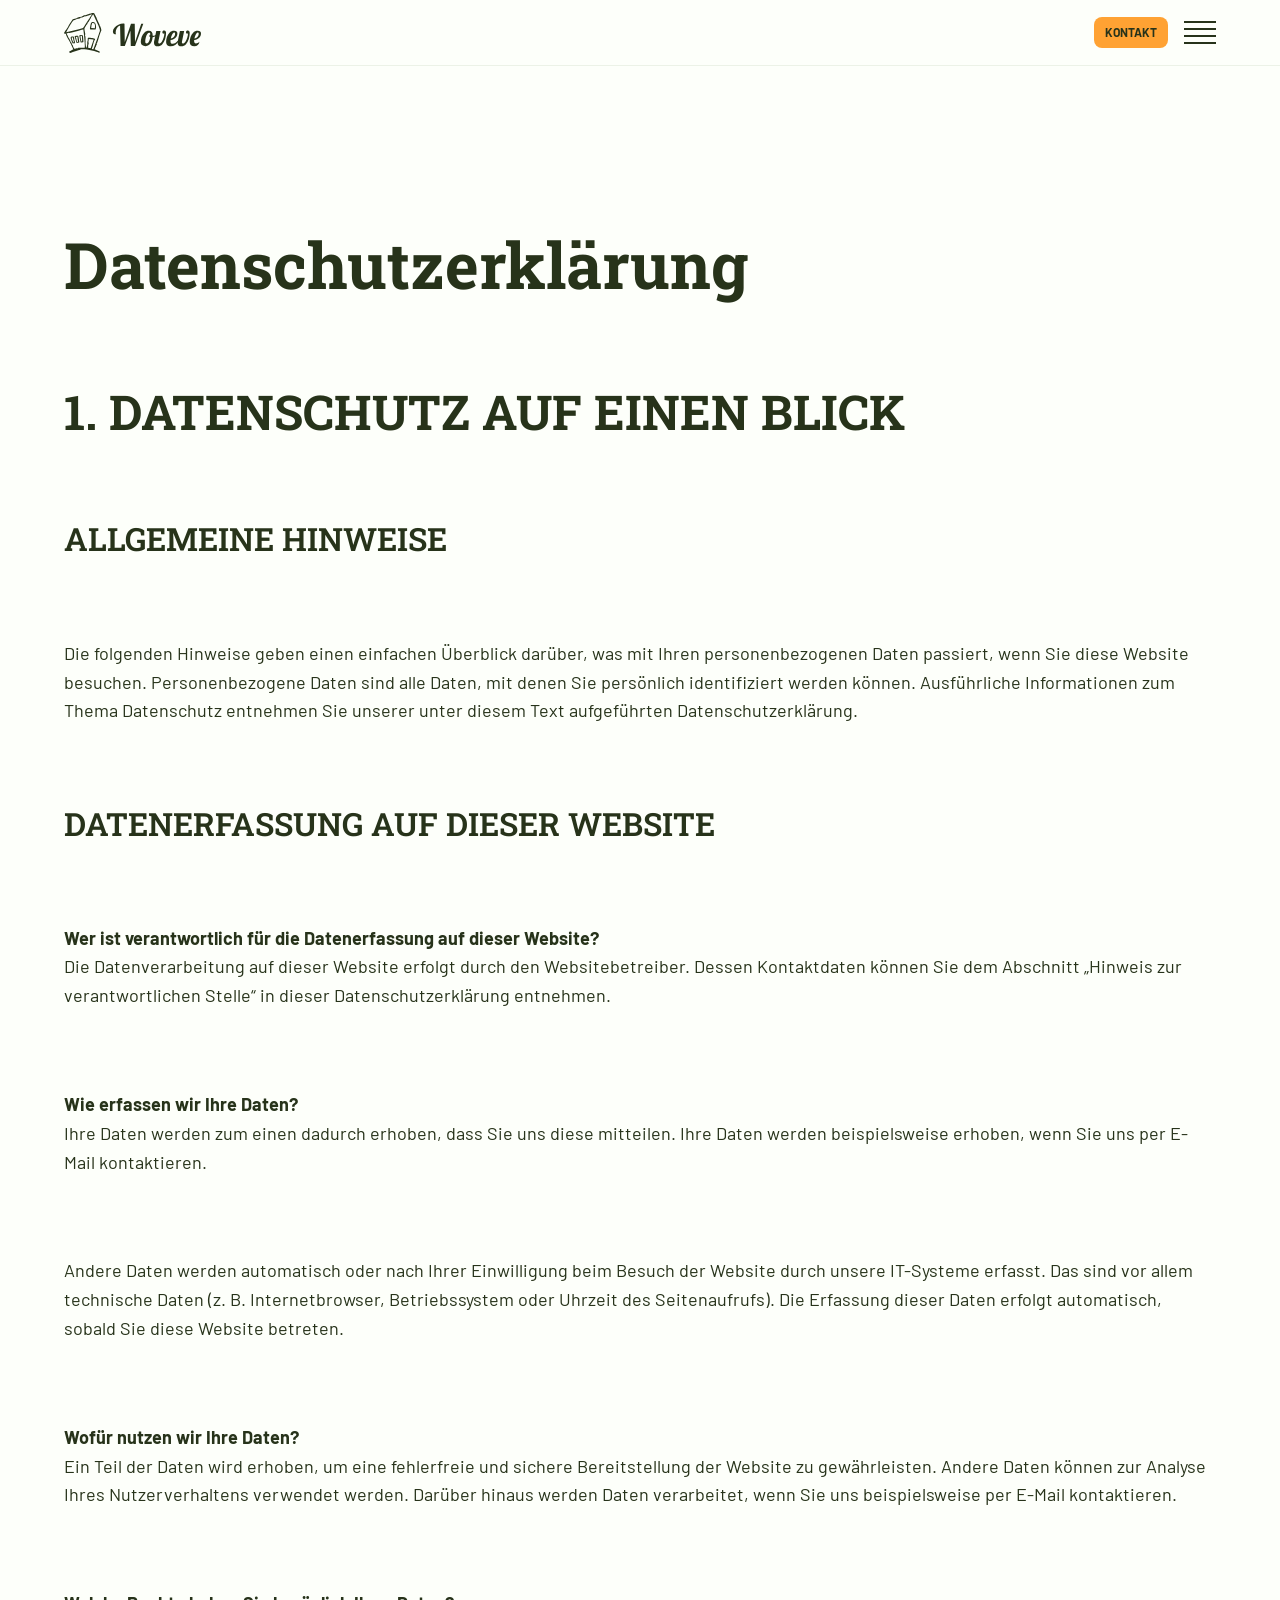
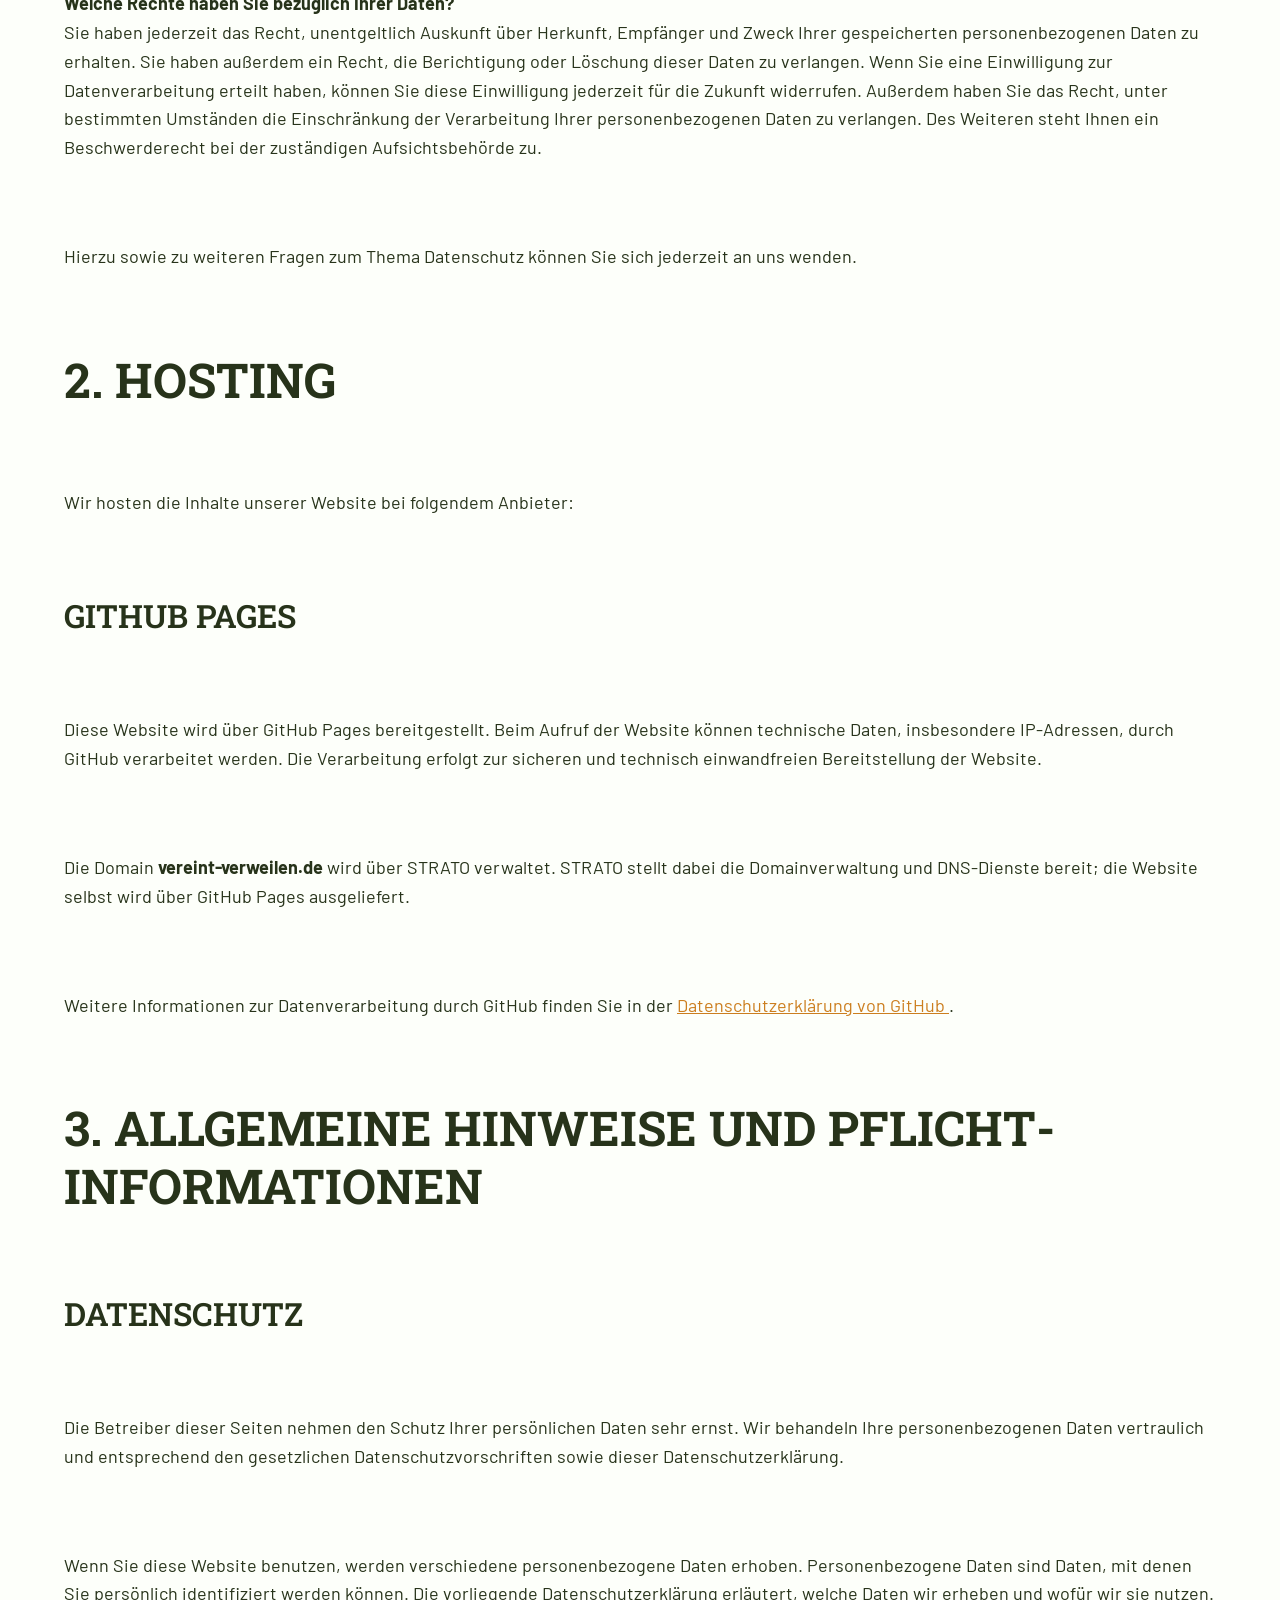
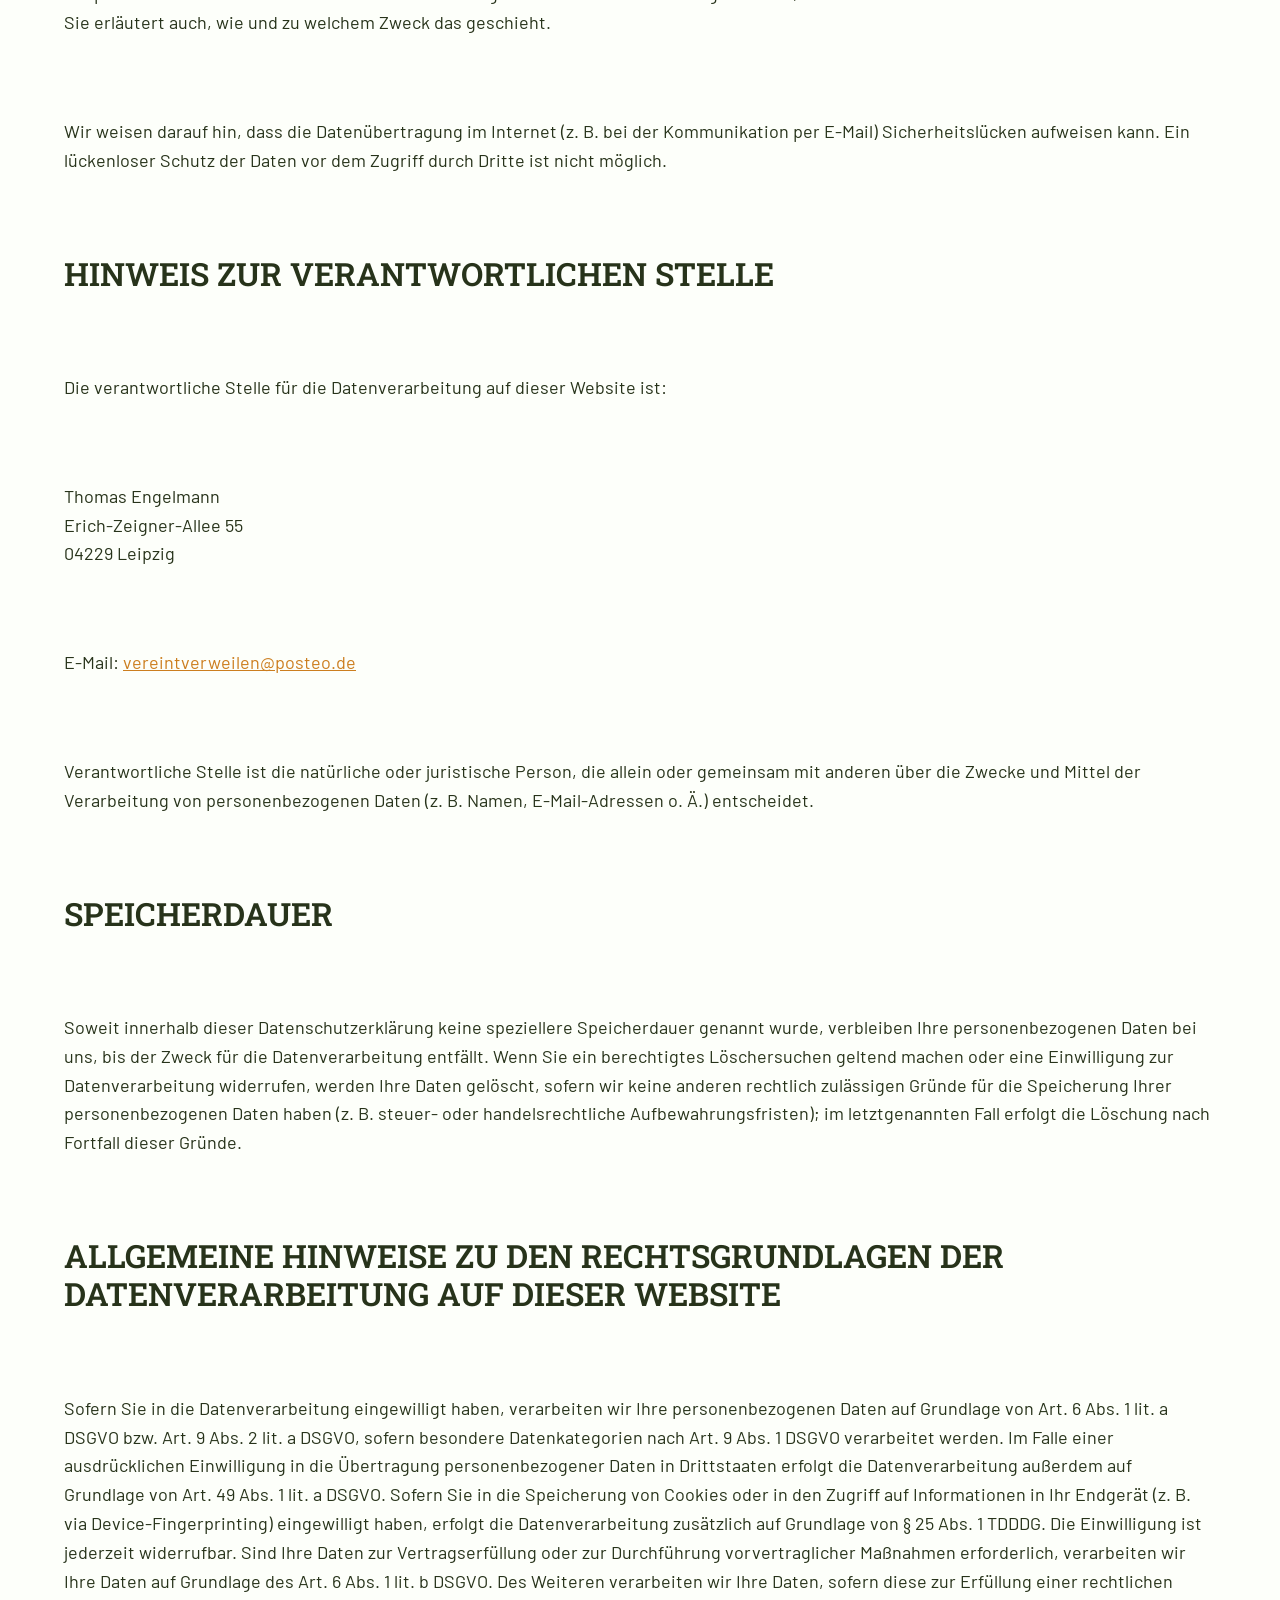
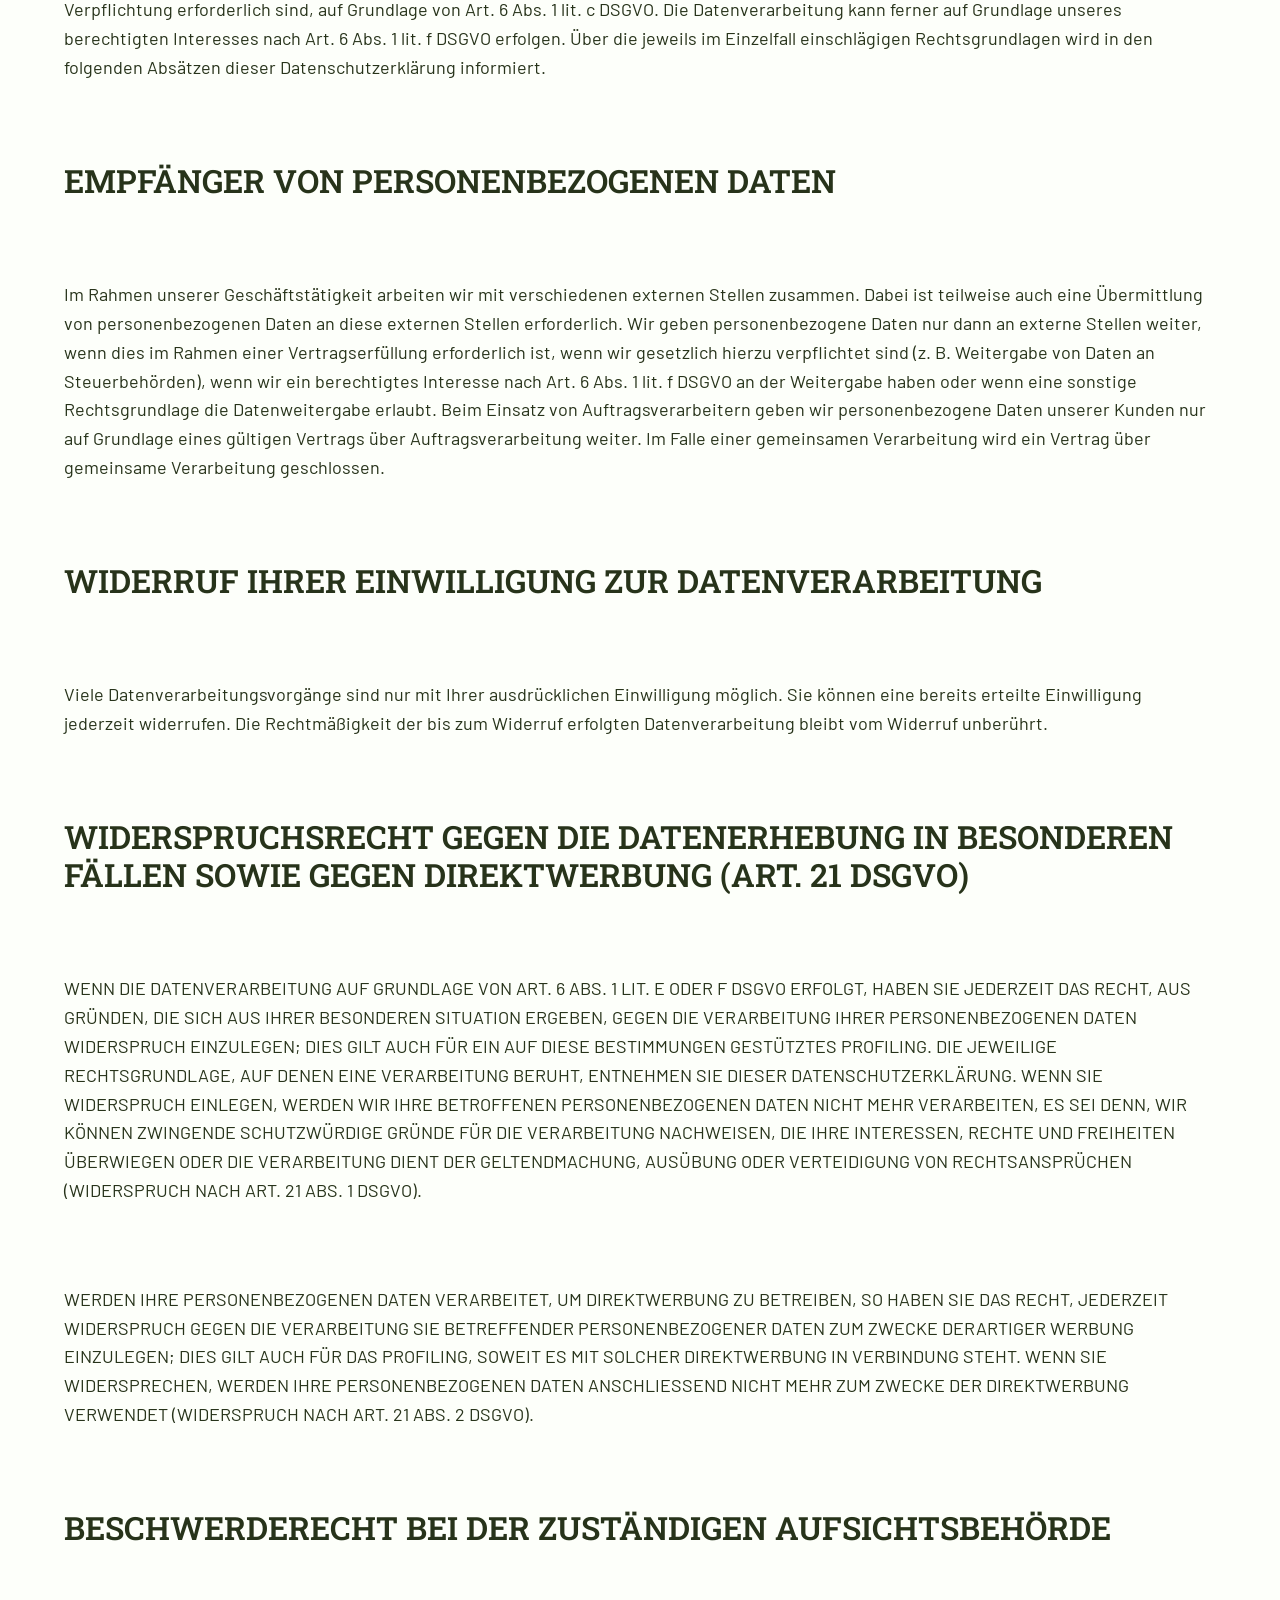
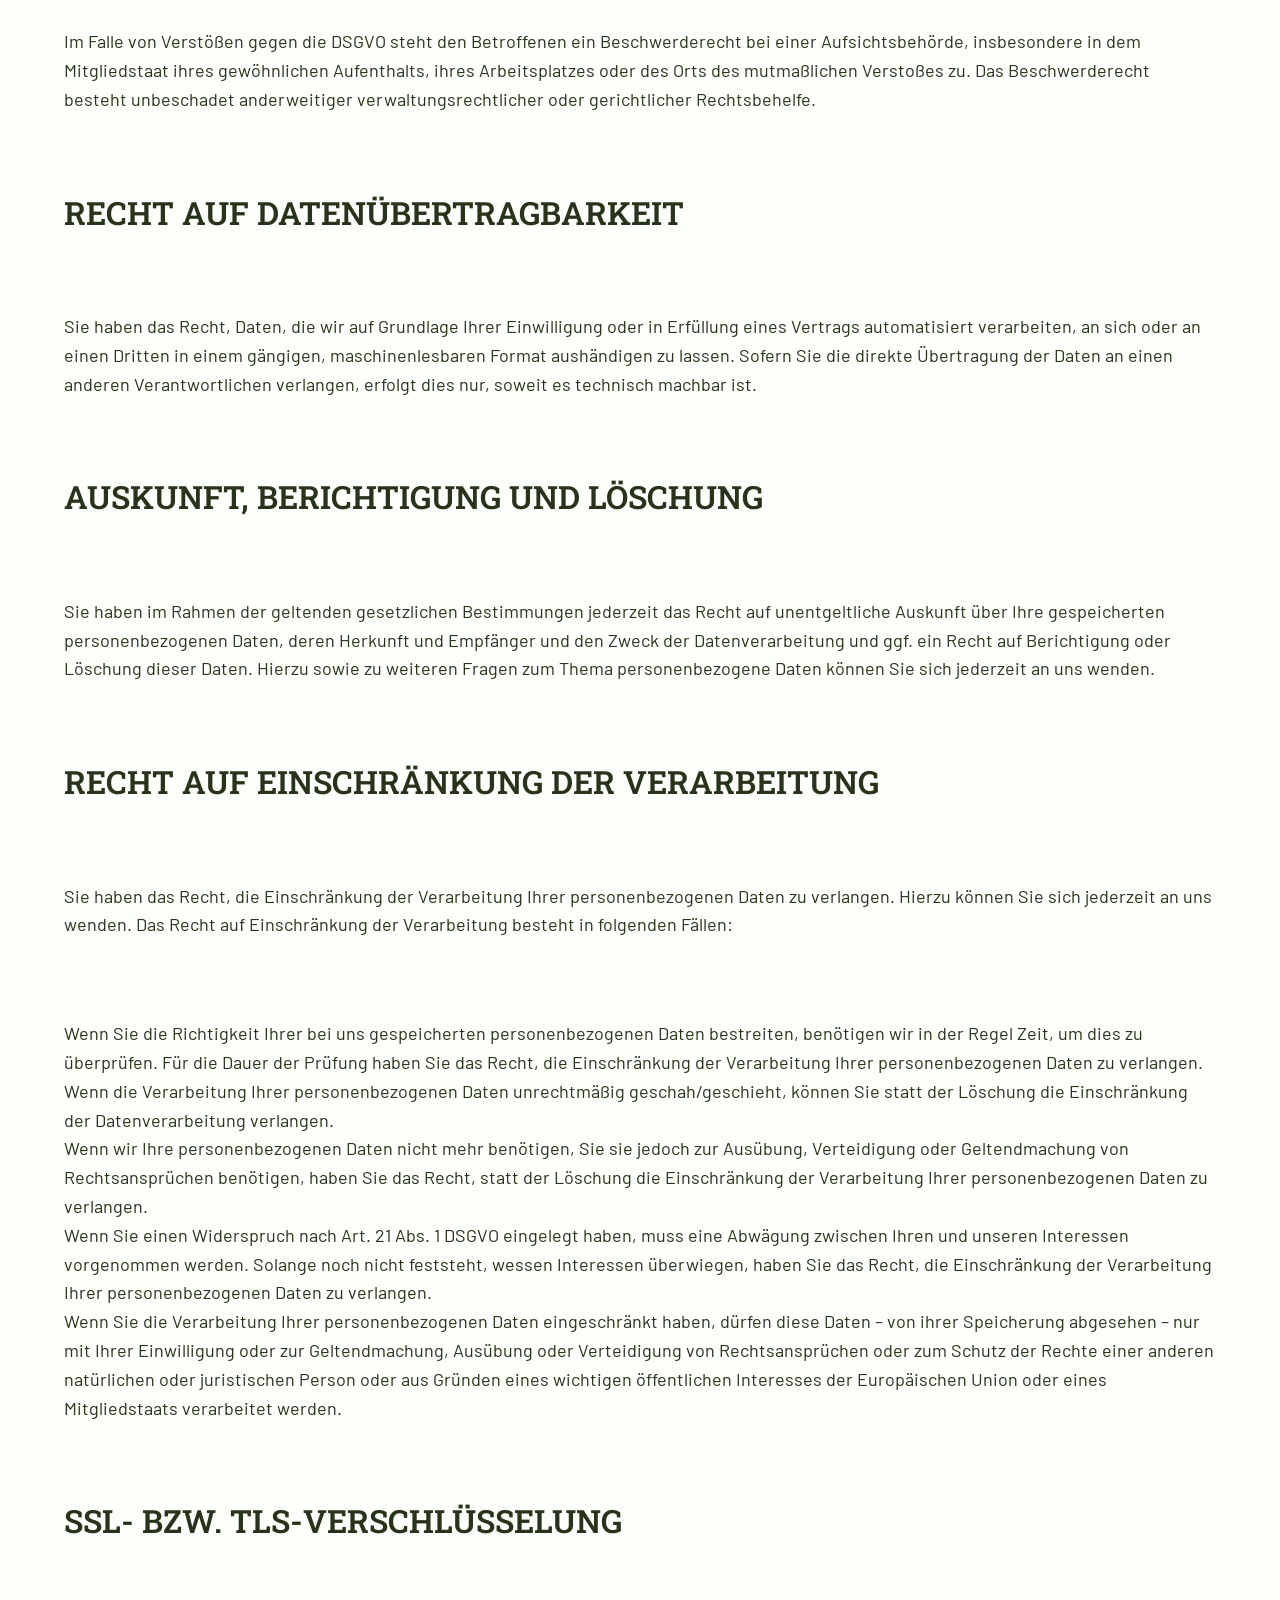
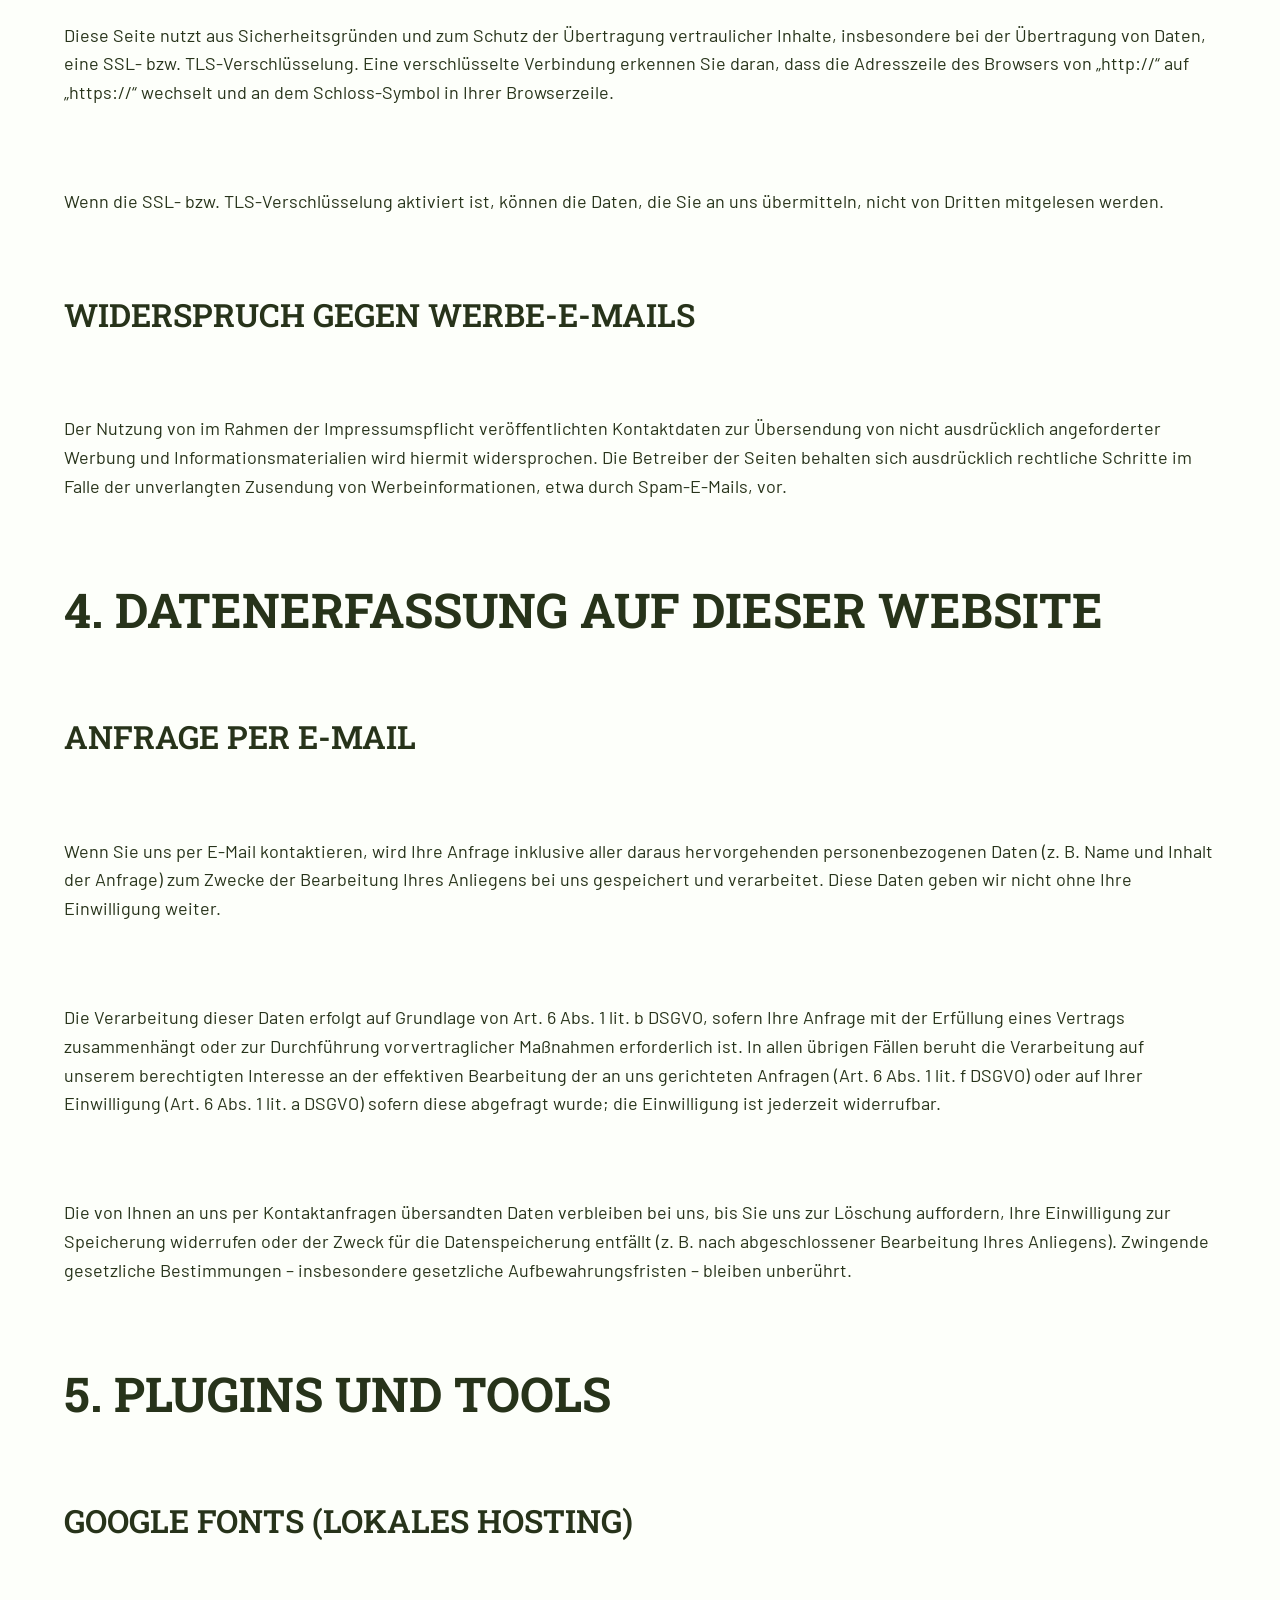
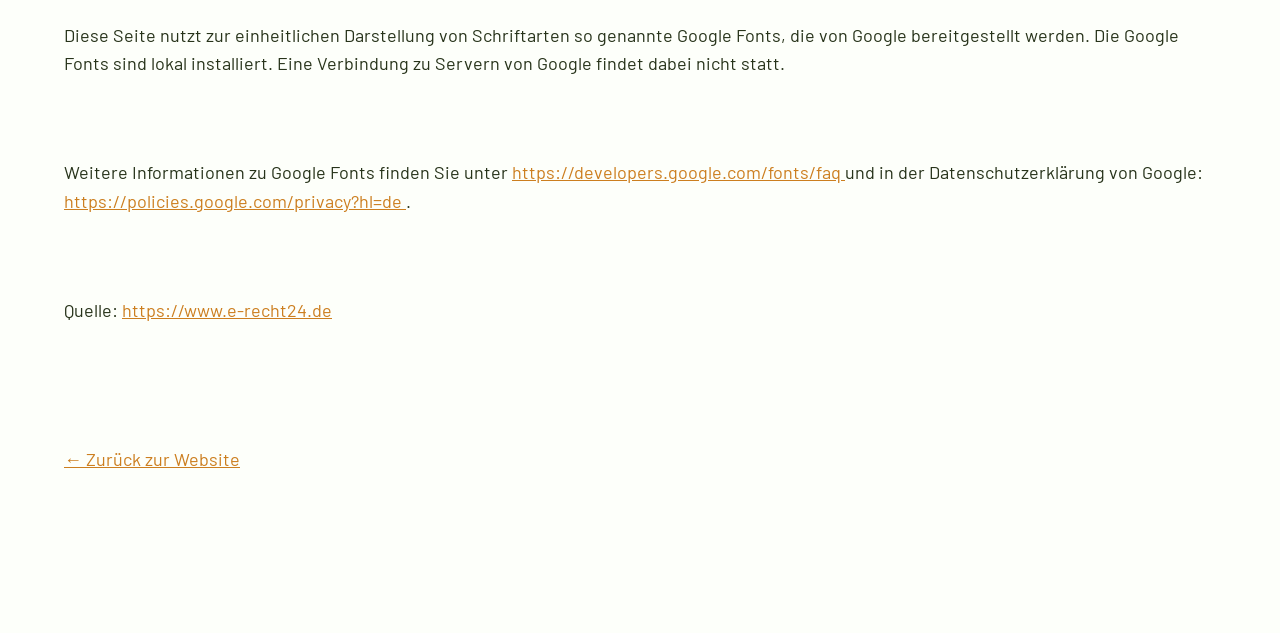
==== commit 931e6968: "mobile version first full release" ====
--- a/datenschutz.html
+++ b/datenschutz.html
@@ -6,6 +6,7 @@
     <title>Datenschutzerklärung – Vereint Verweilen</title>
     <link rel="stylesheet" href="fonts/fonts.css" />
     <link rel="stylesheet" href="style.css" />
+    <script src="script.js"></script>
   </head>
 
   <body>
@@ -27,10 +28,16 @@
     </nav>
 
     <a href="index.html#contact" class="button">Kontakt</a>
+            <button class="menu-toggle" type="button" aria-label="Menü öffnen">
+          <span></span>
+          <span></span>
+          <span></span>
+          <span></span>
+        </button>
   </div>
 </header>
     <section class="legal-text">
-      <div class="container">
+       <div class="container info-page">
 
         <h1>Datenschutz&shy;erkl&auml;rung</h1>
 
@@ -483,6 +490,9 @@
             https://www.e-recht24.de
           </a>
         </p>
+              <a class="back-link" href="index.html">
+        ← Zurück zur Website
+      </a>
       </div>
     </section>
   </body>
--- a/style.css
+++ b/style.css
@@ -6,7 +6,7 @@
   --orange: #FFA233;
   --orange-hover: #CC7E1F;
 
-  --page-padding: 24px;
+  --page-padding: 18px;
   --column-count: 4;
   --column-gap: 16px;
   --section-spacing: 80px;
@@ -54,8 +54,8 @@
 
 body {
   font-family: var(--text-font);
-  font-size: 14px;
-  line-height: 2;
+  font-size: 15px;
+  line-height: 1.6;
   font-weight: 400;
   color: var(--dark);
   background: var(--light);
@@ -93,6 +93,7 @@
   font-weight: 700;
   margin-bottom: var(--heading-spacing);
   text-align: center;
+  text-transform: uppercase;
 }
 
 h3 {
@@ -100,12 +101,13 @@
   font-weight: 600;
   margin-top: auto;
   margin-bottom: var(--heading-spacing);
+  text-transform: uppercase;
 }
 
 .title {
   font-size: 22px;
   font-weight: 600;
-  line-height: 2;
+  line-height: 1.4;
   margin-bottom: var(--title-spacing);
 }
 
@@ -220,6 +222,7 @@
 
 
 /* ===== Navigation ===== */
+
 .navigation {
   position: sticky;
   top: 0;
@@ -231,18 +234,33 @@
 .navigation .container {
   display: flex;
   align-items: center;
-  justify-content: space-between;
   height: 65px;
 }
 
 .navigation img {
-  height: 55px;
+  height: 40px;
   width: auto;
 }
 
+.navigation nav {
+  position: absolute;
+  top: 65px;
+  left: 0;
+  right: 0;
+  display: none;
+  padding: 24px var(--page-padding);
+  background: var(--light);
+  border-bottom: 1px solid var(--light-secondary);
+}
+
+.navigation nav.is-open {
+  display: block;
+}
+
 .navigation ul {
-  display: none;
-  gap: 24px;
+  display: flex;
+  flex-direction: column;
+  gap: 20px;
 }
 
 .navigation ul a {
@@ -258,15 +276,31 @@
 }
 
 .navigation .button {
-  padding: 10px 20px;
-  font-size: 14px;
-}
-
-@media (min-width: 1024px) {
-  .navigation ul {
-    display: flex;
-  }
-}
+  margin-left: auto;
+  padding: 8px 11px;
+  font-size: 12px;
+}
+
+.menu-toggle {
+  display: flex;
+  flex-direction: column;
+  justify-content: space-between;
+  width: 32px;
+  height: 24px;
+  padding: 0;
+  margin-left: 16px;
+  border: 0;
+  background: none;
+  cursor: pointer;
+}
+
+.menu-toggle span {
+  display: block;
+  width: 100%;
+  height: 2px;
+  background: var(--dark);
+}
+
 
 
 /* ===== Hero ===== */
@@ -276,7 +310,7 @@
   background: url("images/hero-haus-auf-dem-dorf.jpg") center / cover;
   color: var(--light);
   text-align: center;
-  padding: 24px 0;
+  padding: 10px 0 24px;
 }
 
 .hero .container {
@@ -287,11 +321,11 @@
 }
 
 .hero-top {
-  margin-top: 20px;
+  margin-top: 5px;
 }
 
 .hero-bottom {
-  margin-bottom: 20px;
+  margin-bottom: 10px;
 }
 
 .hero .lead {
@@ -314,7 +348,7 @@
 .overview img {
   width: 100px;
   height: 100px;
-  margin: 0 auto 8px;
+  margin: 10px auto 10px;
 }
 
 .overview .title {
@@ -448,8 +482,13 @@
   text-align: center;
 }
 
+.team .grid {
+  margin-top: var(--text-spacing);
+  row-gap: 40px;
+}
+
 .team .person {
-  grid-column: span 2;
+  grid-column: 1 / -1;
 }
 
 .team .person img {
@@ -582,7 +621,7 @@
   background: var(--dark);
   color: var(--light);
   text-align: center;
-  padding: var(--section-spacing) 0 40px;
+  padding: 40px 0 40px;
 }
 
 footer img {
@@ -605,4 +644,63 @@
 footer p {
   margin: 0;
   line-height: 1.4;
+}
+
+
+/* ===== Sources ===== */
+
+.sources {
+  max-width: 900px;
+  margin: 0 auto;
+}
+
+.sources ul {
+  list-style: none;
+}
+
+.sources li {
+  padding: 20px 0;
+  border-bottom: 1px solid var(--light-secondary);
+}
+
+.sources li:first-child {
+  border-top: 1px solid var(--light-secondary);
+}
+
+.sources strong {
+  display: block;
+  margin-bottom: 4px;
+}
+
+.sources img {
+  width: 100%;
+  max-height: 400px;
+  object-fit: cover;
+  margin-bottom: 16px;
+}
+
+.sources .timestamp {
+  display: block;
+  font-size: 14px;
+  line-height: 1.4;
+  margin-bottom: 8px;
+}
+
+.copyright-notice {
+  margin-top: 40px;
+  padding: 24px;
+  background: var(--light-secondary);
+}
+
+.back-link {
+  display: inline-block;
+  margin-top: 40px;
+}
+
+/* ===== Information pages ===== */
+
+.info-page h1,
+.info-page h2,
+.info-page h3 {
+  text-align: left;
 }
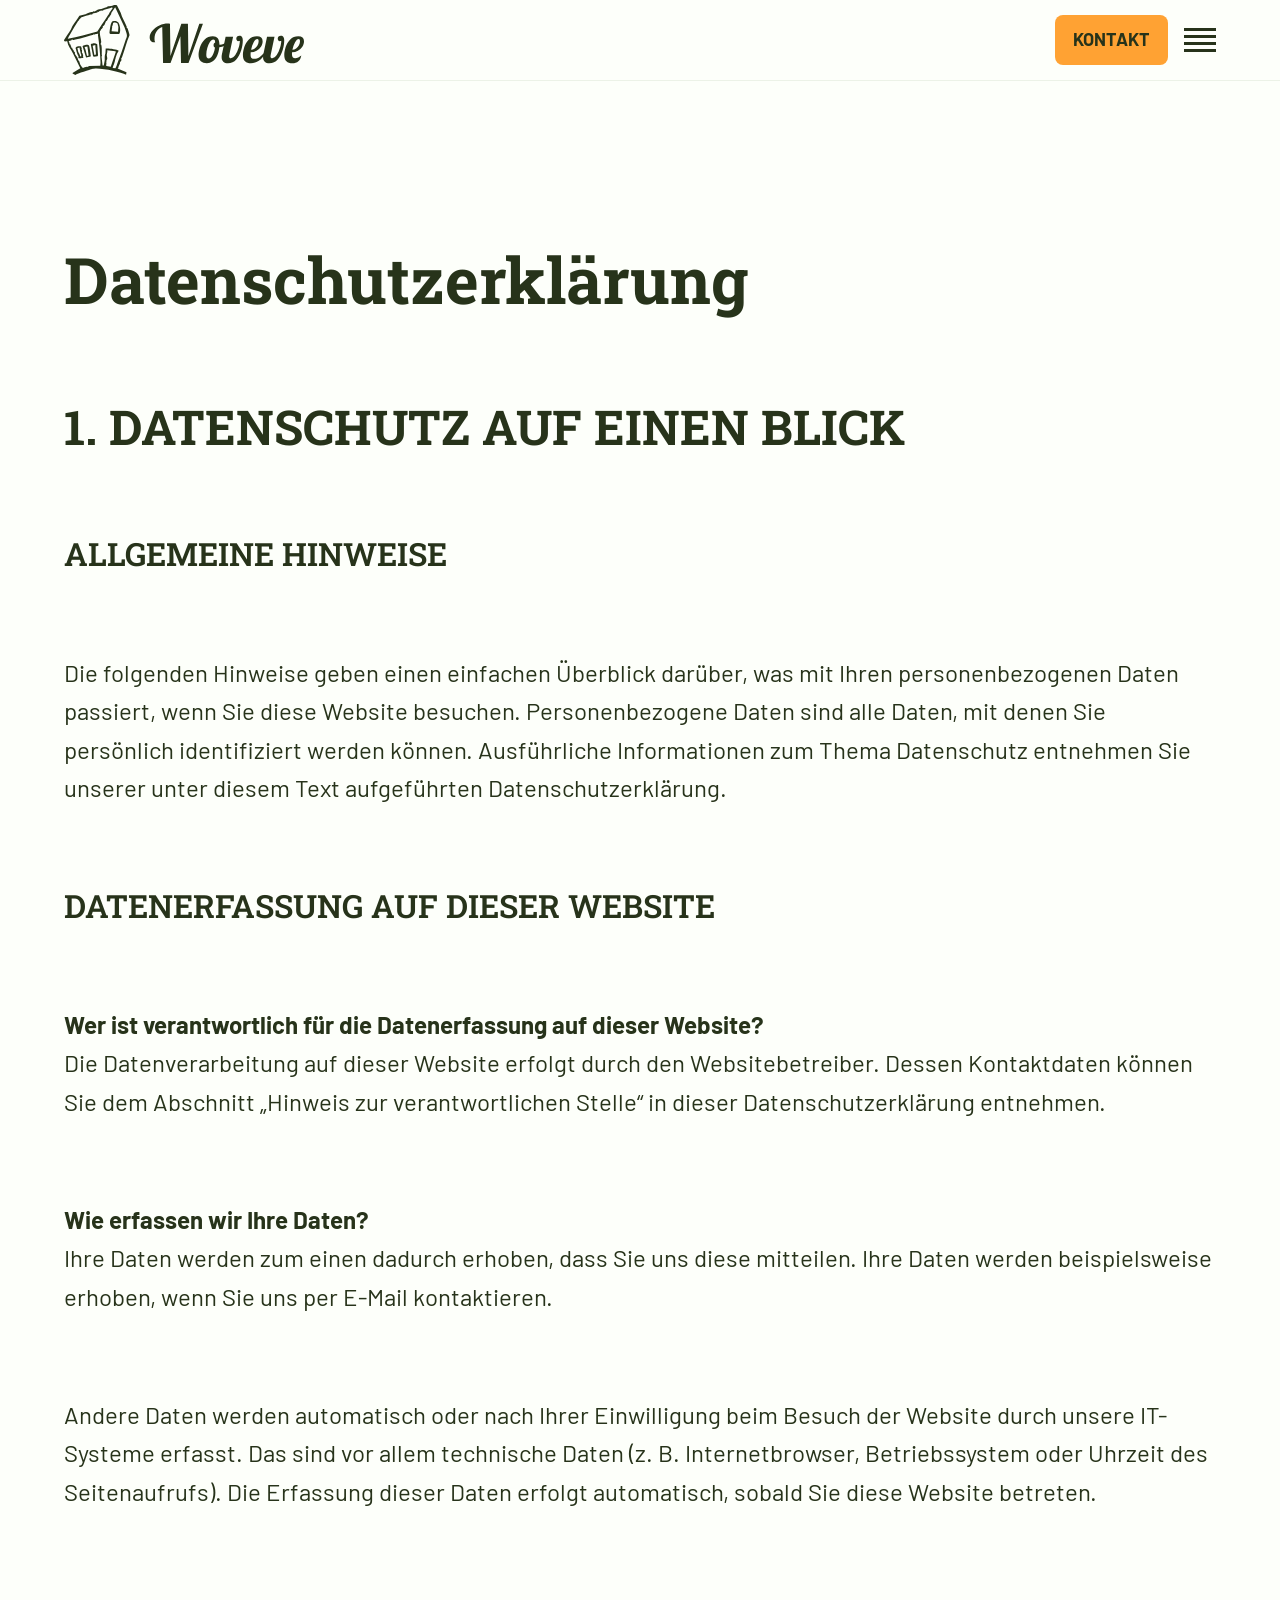
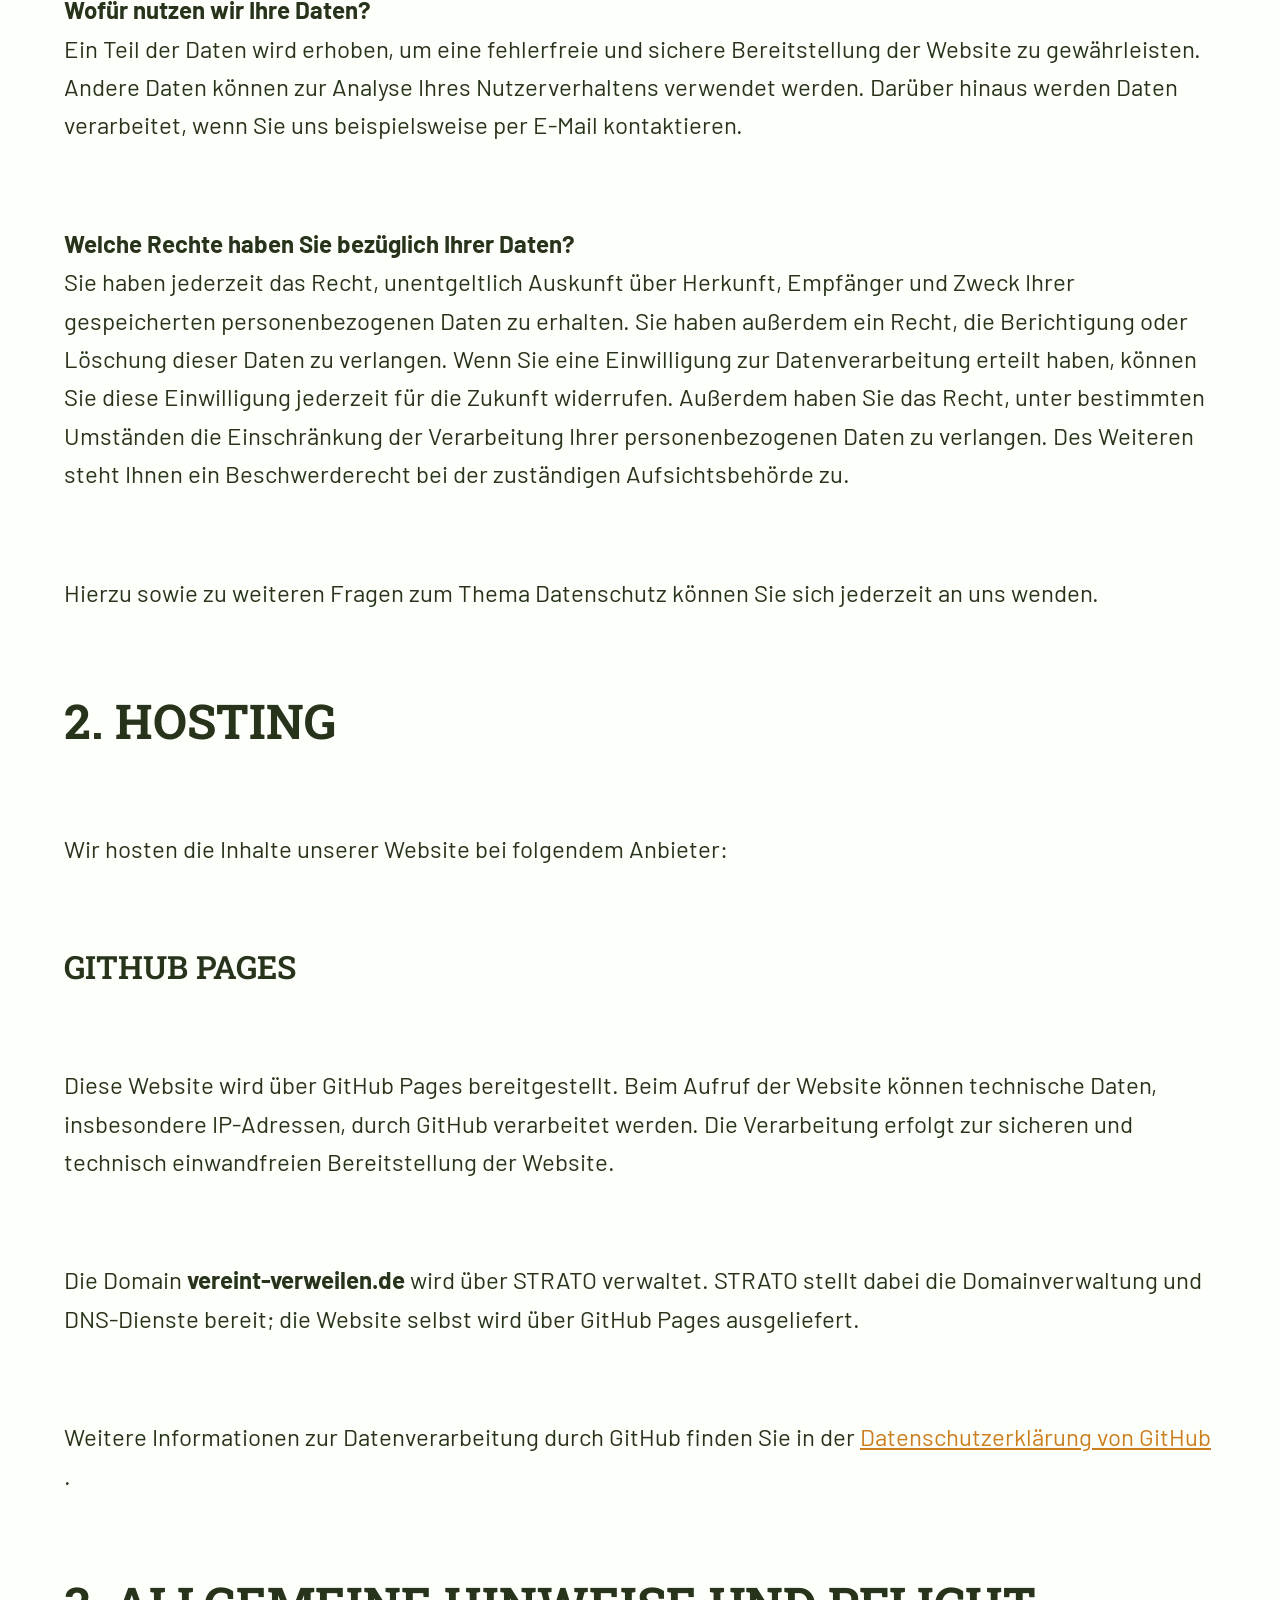
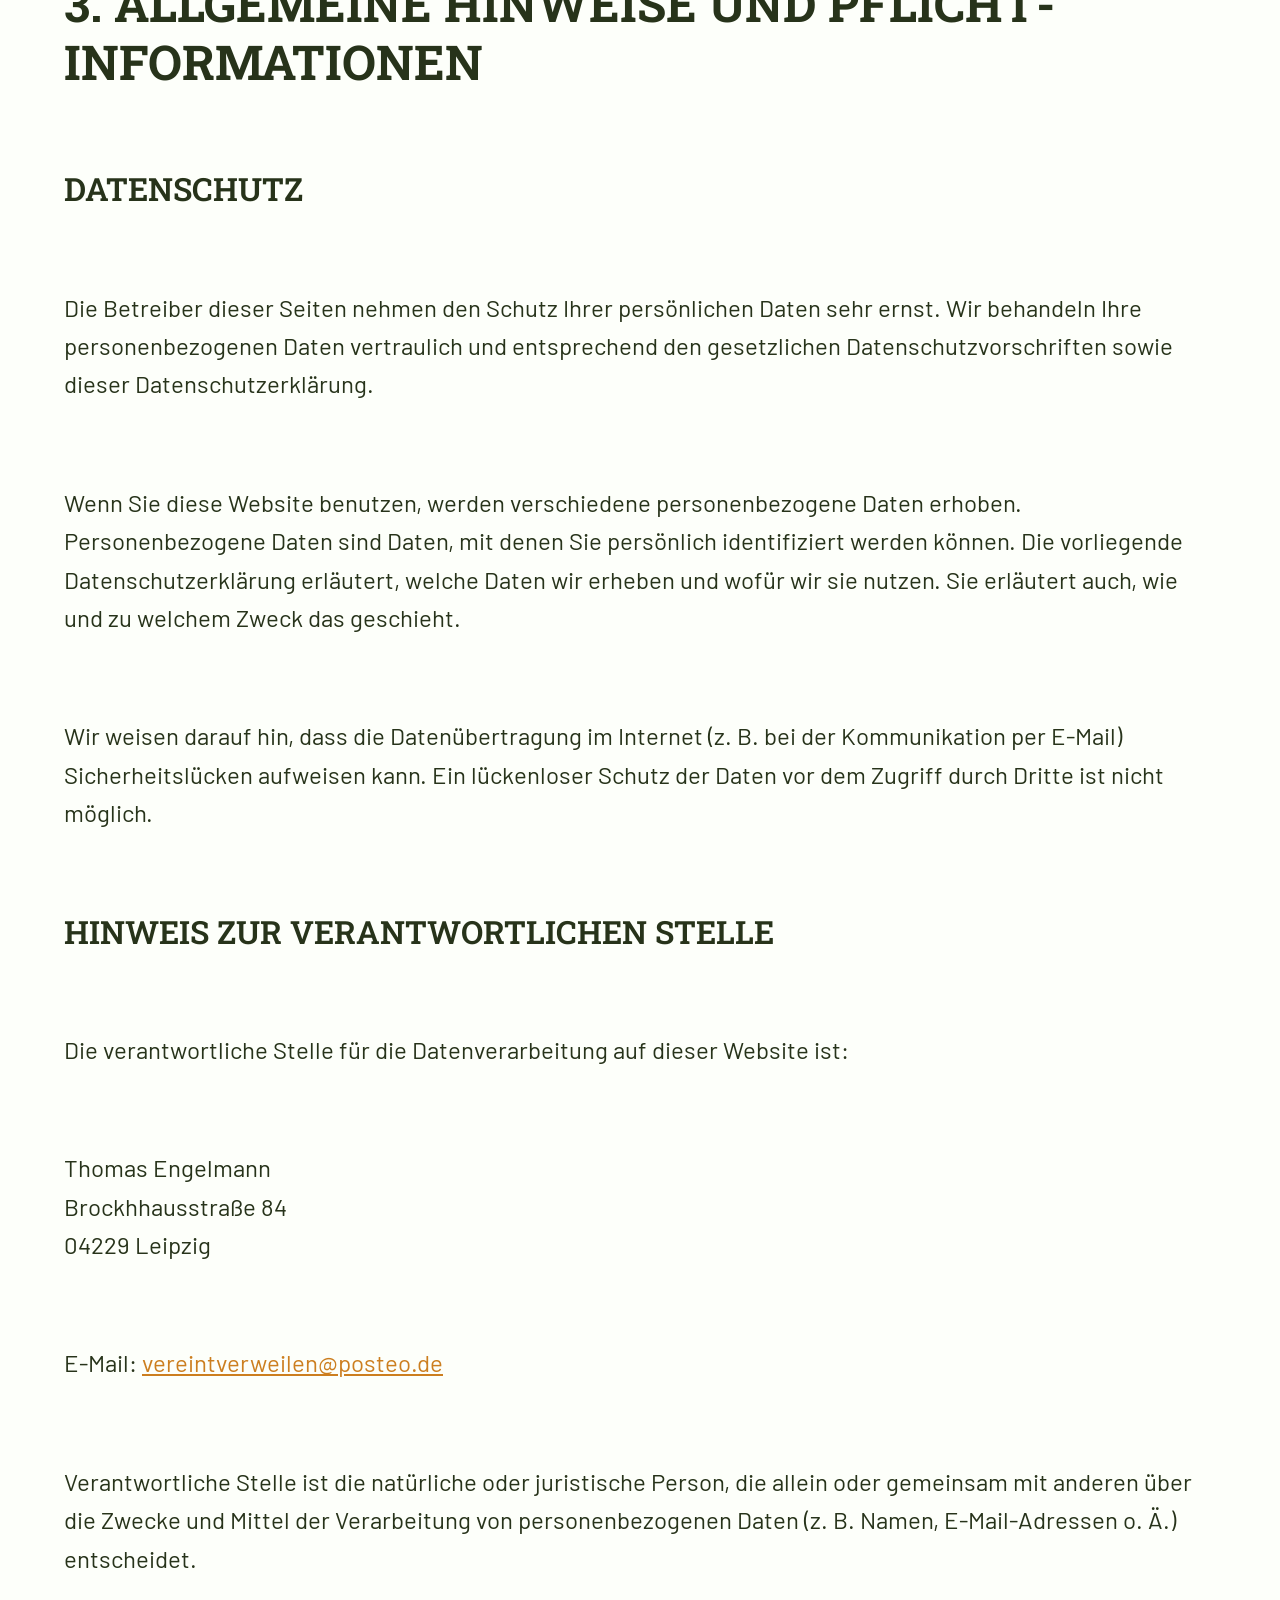
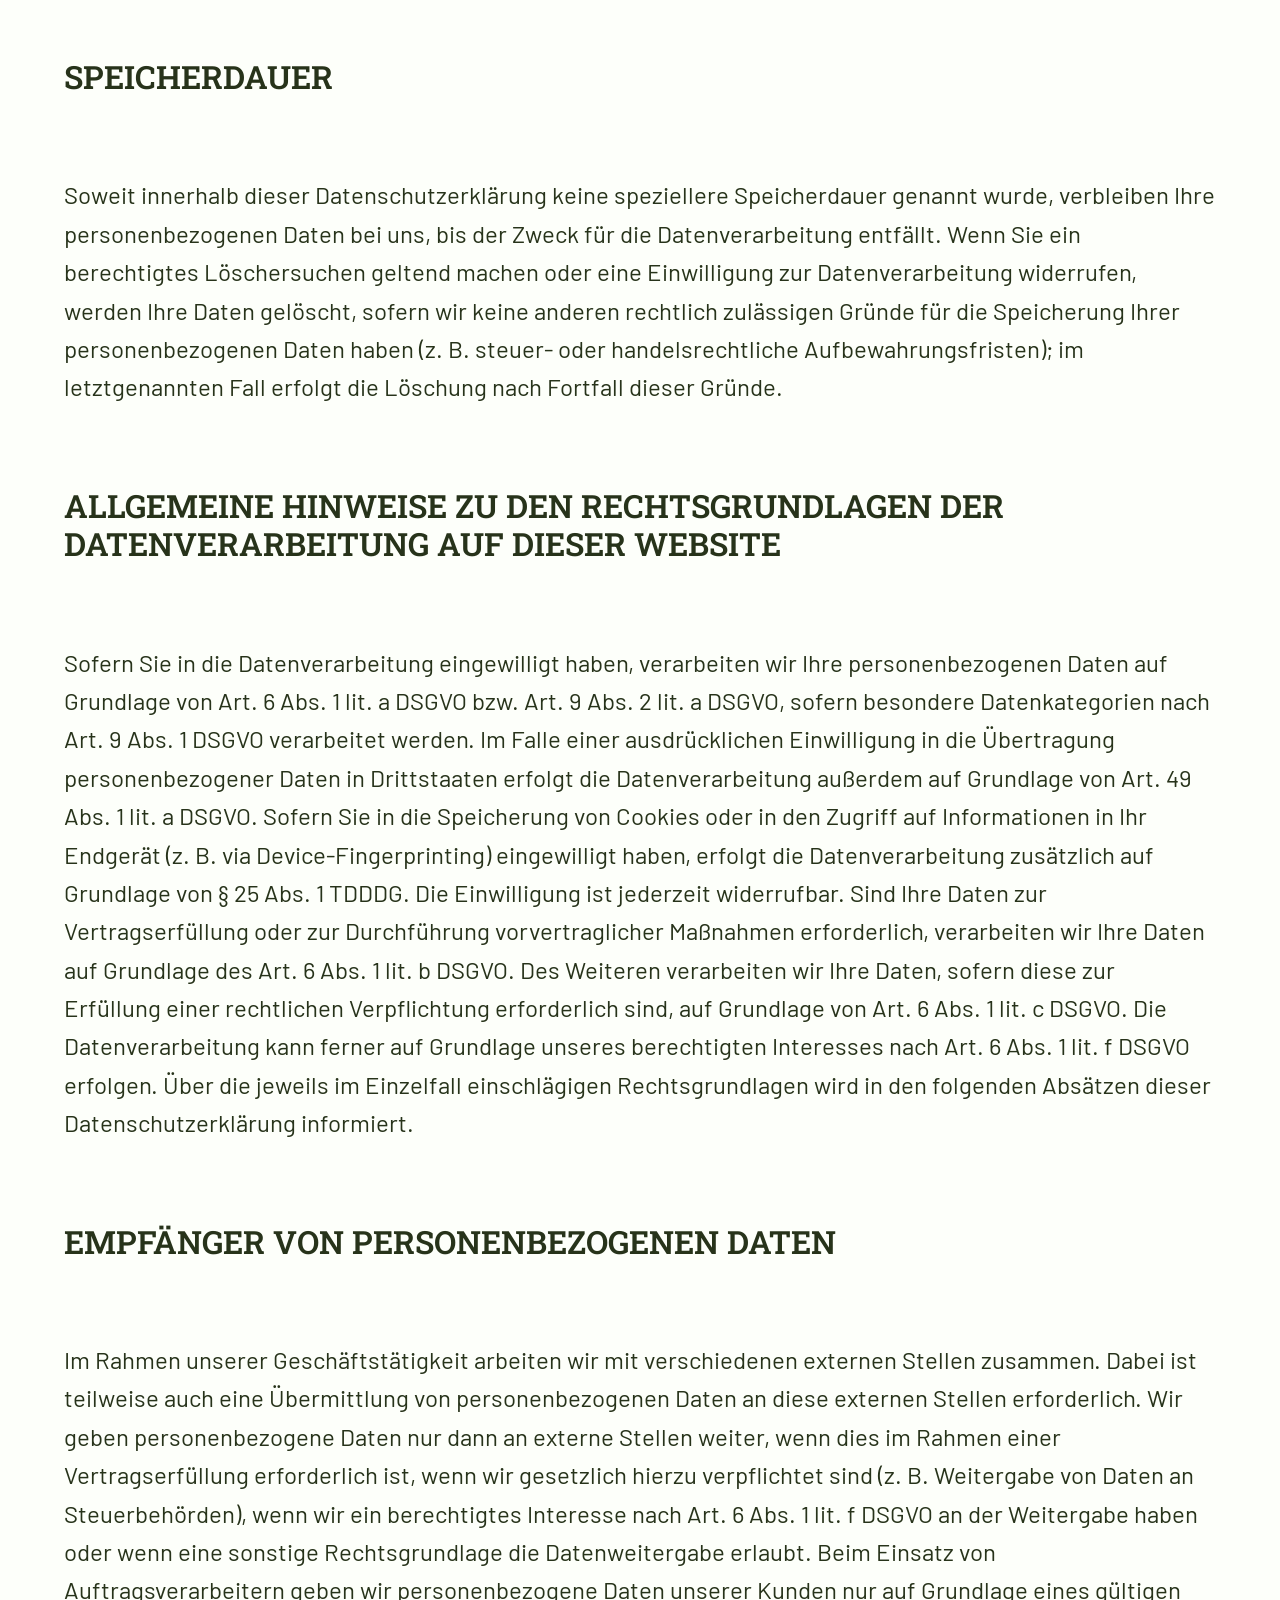
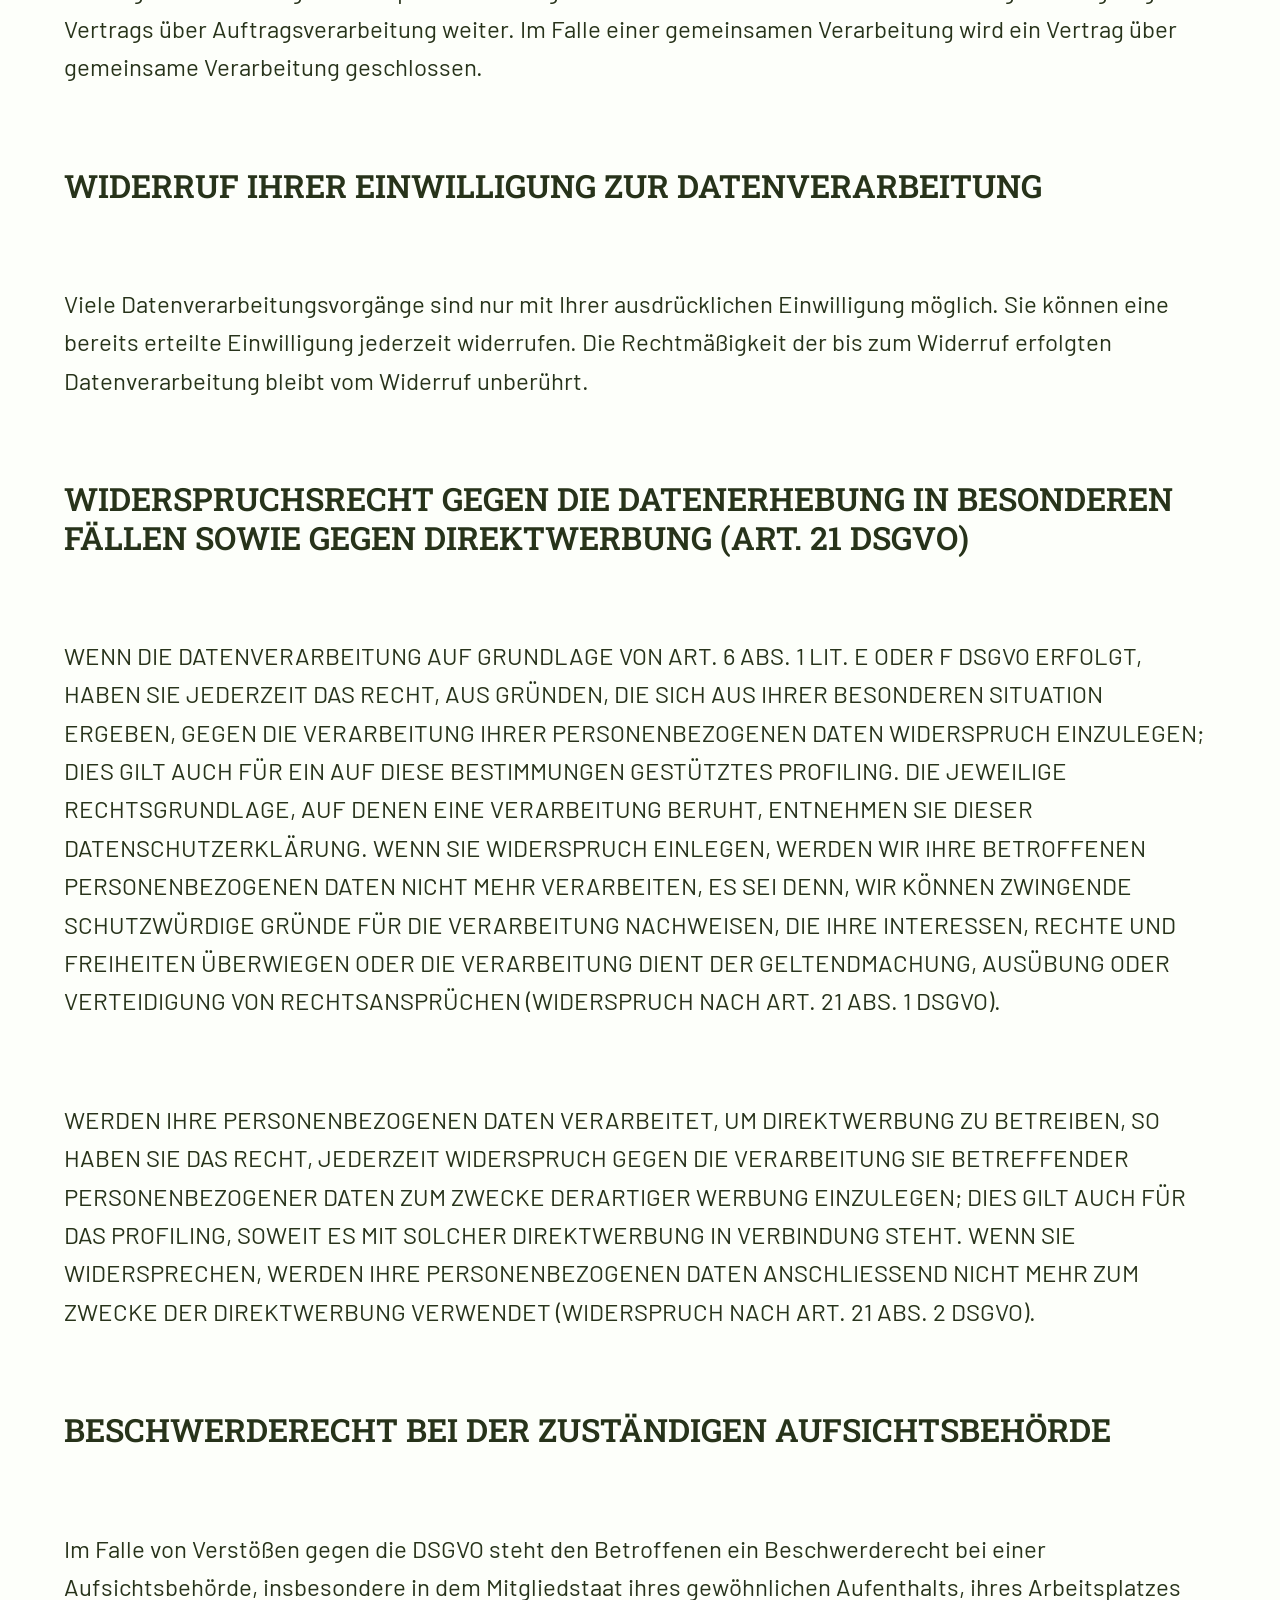
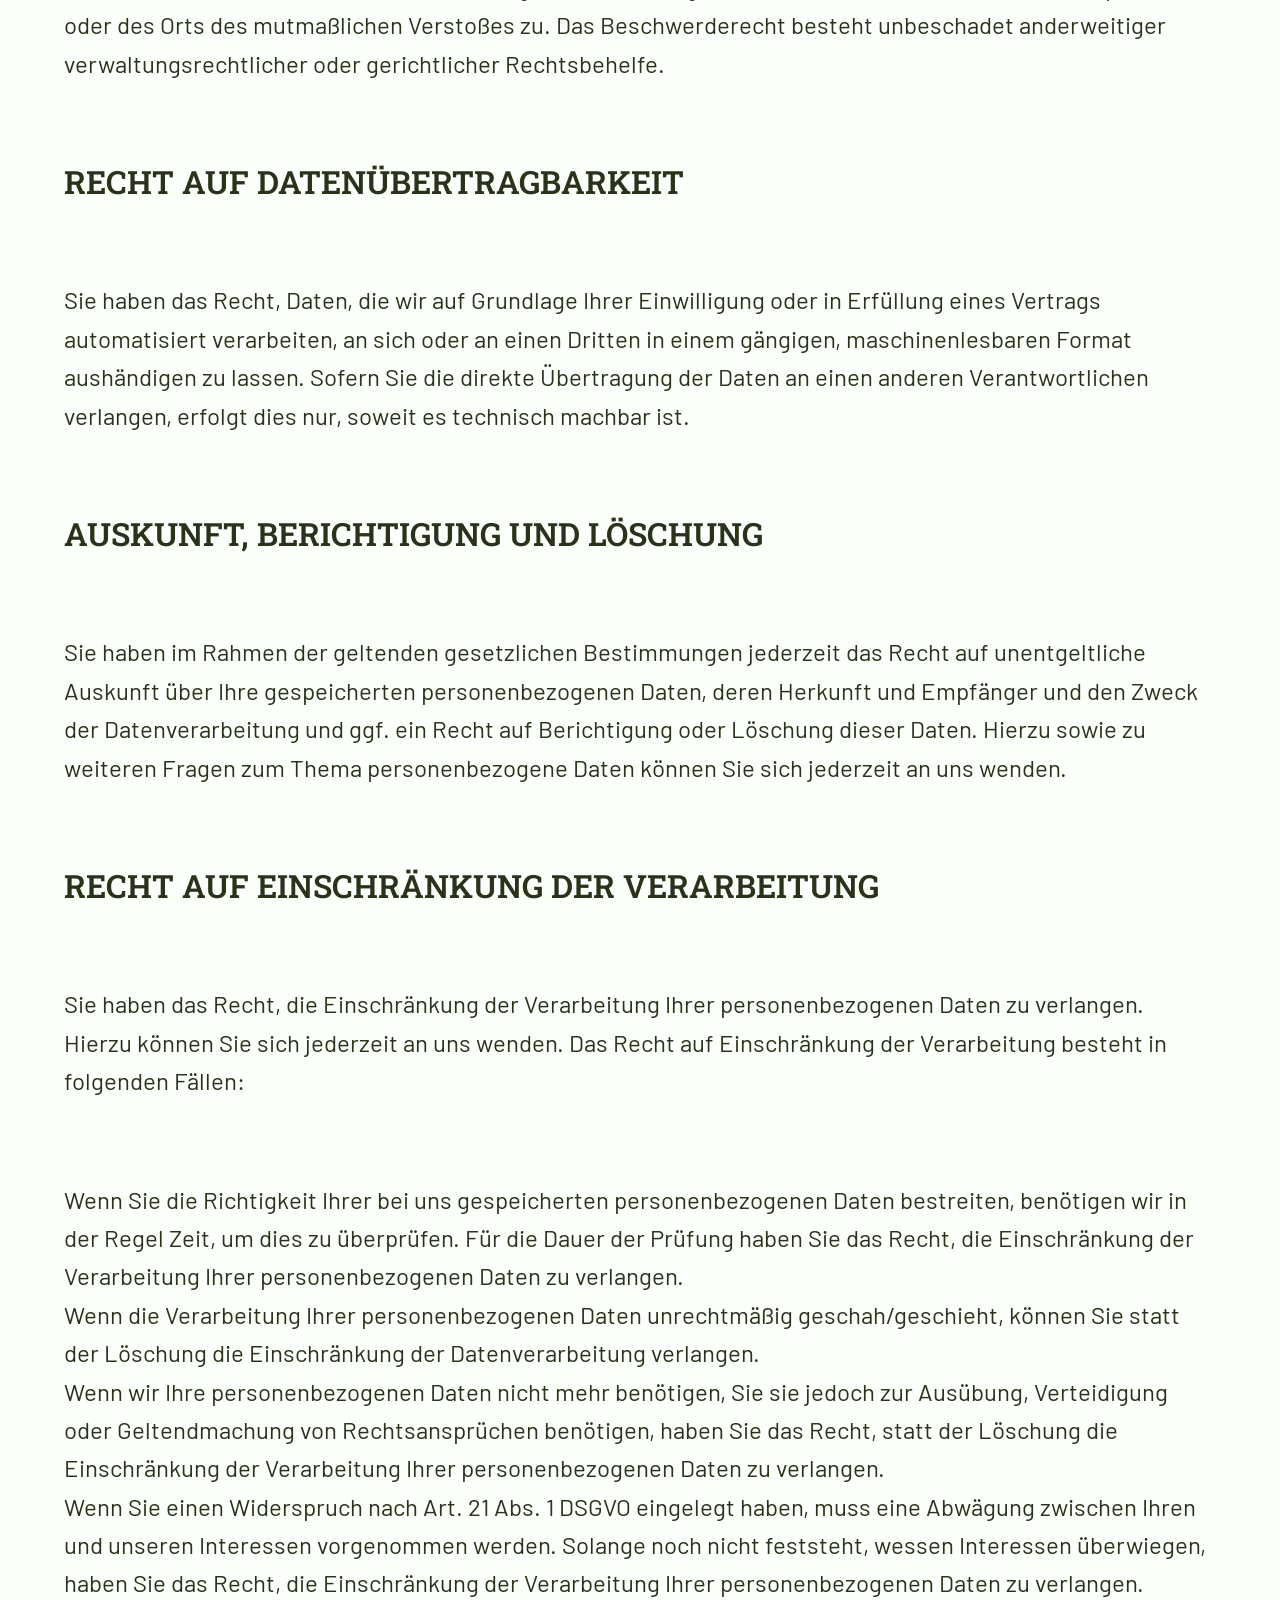
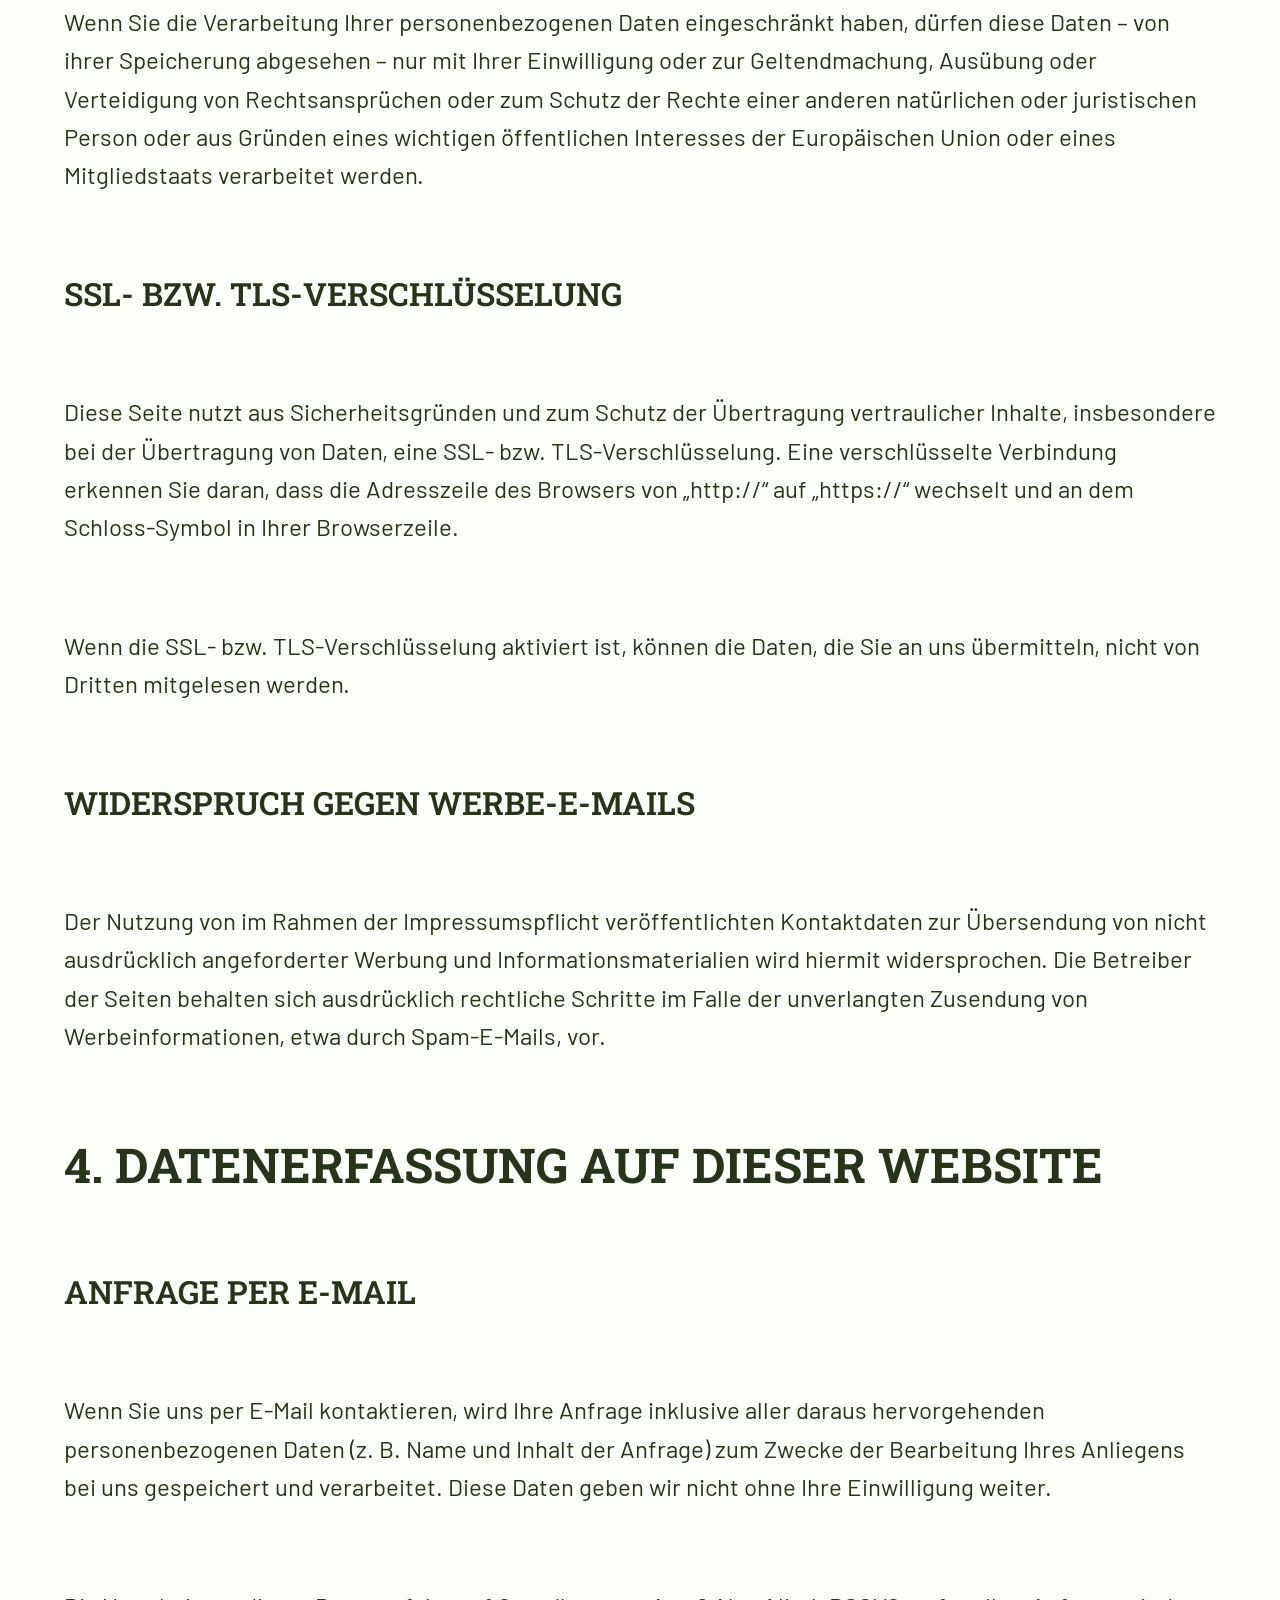
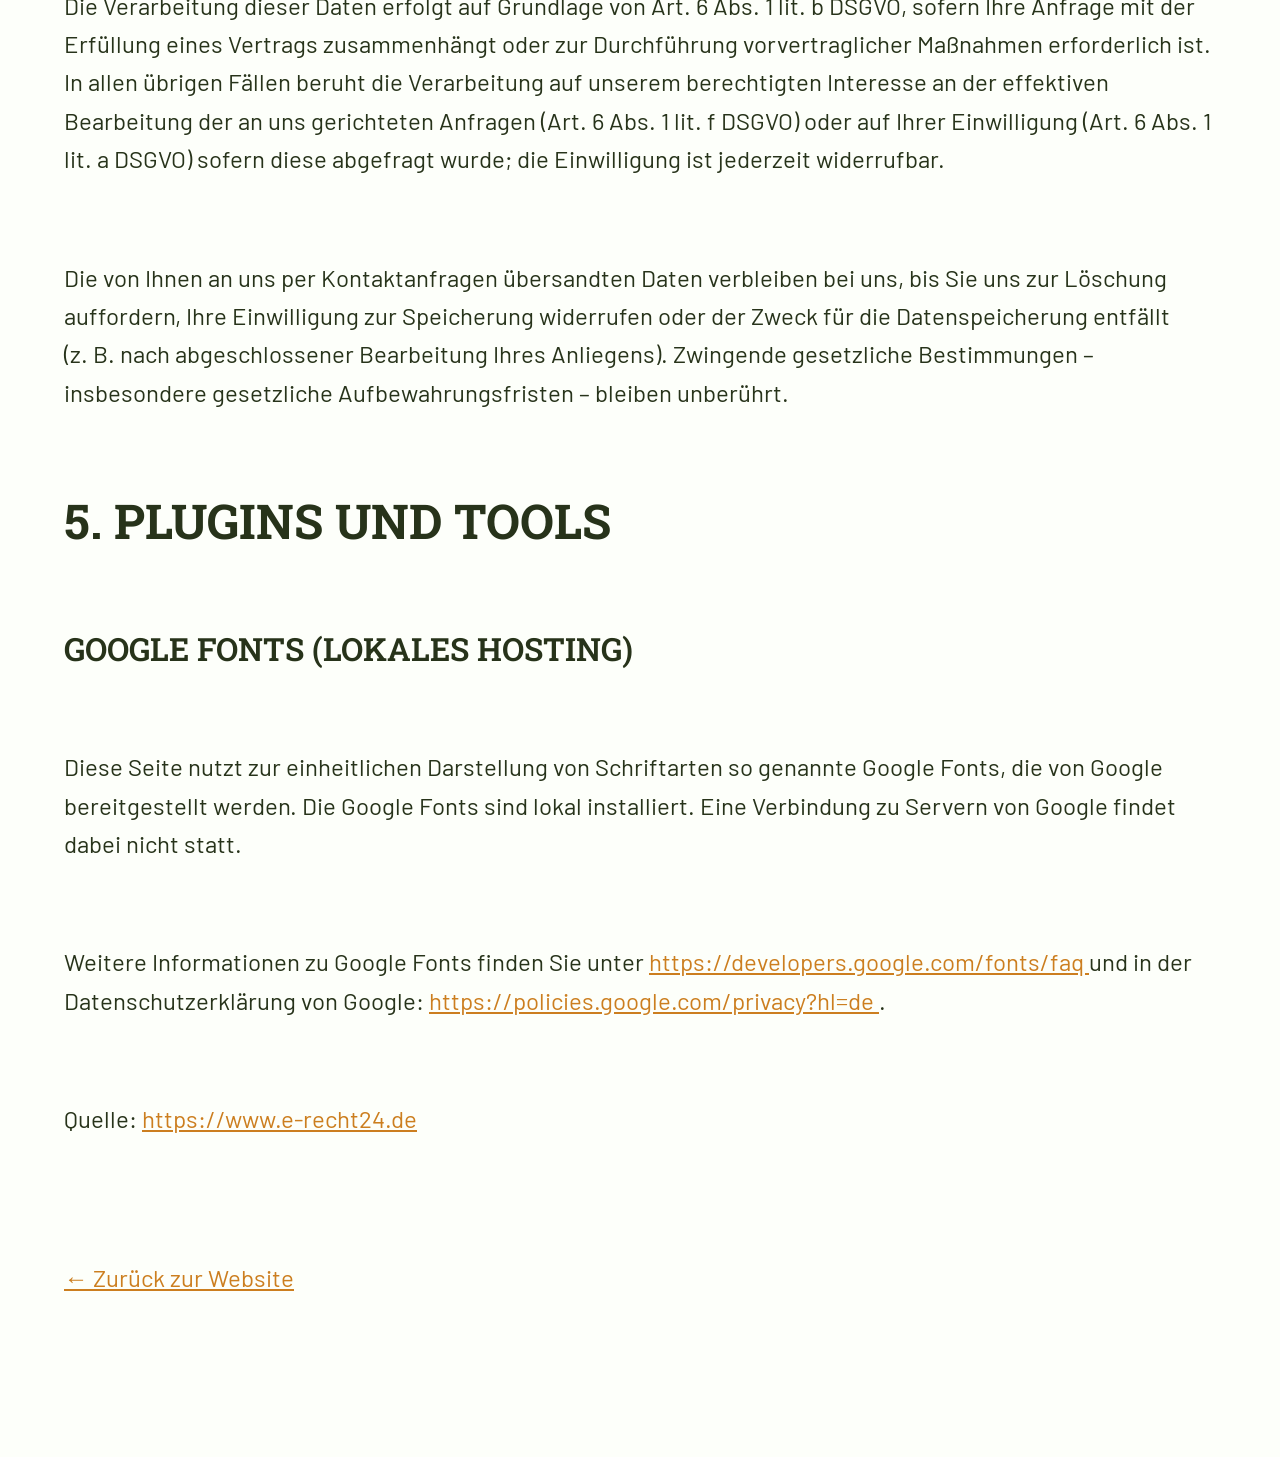
==== commit bfecea52: "full release v1.0" ====
--- a/datenschutz.html
+++ b/datenschutz.html
@@ -182,7 +182,7 @@
 
         <p>
           Thomas Engelmann<br />
-          Erich-Zeigner-Allee 55<br />
+          Brockhhausstraße 84<br />
           04229 Leipzig
         </p>
 
--- a/style.css
+++ b/style.css
@@ -54,7 +54,7 @@
 
 body {
   font-family: var(--text-font);
-  font-size: 15px;
+  font-size: 17px;
   line-height: 1.6;
   font-weight: 400;
   color: var(--dark);
@@ -138,7 +138,7 @@
 
 @media (min-width: 768px) {
   body {
-    font-size: 18px;
+    font-size: 24px;
   }
 
   h1 {
@@ -166,7 +166,7 @@
   }
 
   .small {
-    font-size: 26px;
+    font-size: 20px;
   }
 }
 
@@ -245,10 +245,11 @@
 .navigation nav {
   position: absolute;
   top: 65px;
-  left: 0;
-  right: 0;
+  right: var(--page-padding);
+  width: max-content;
+  min-width: 220px;
   display: none;
-  padding: 24px var(--page-padding);
+  padding: 24px;
   background: var(--light);
   border-bottom: 1px solid var(--light-secondary);
 }
@@ -297,17 +298,64 @@
 .menu-toggle span {
   display: block;
   width: 100%;
-  height: 2px;
+  height: 3px;
   background: var(--dark);
 }
 
+@media (min-width: 768px) {
+
+    .navigation ul a {
+    font-size: 20px;
+  }
+
+  .navigation .container {
+    height: 72px;
+  }
+
+  .navigation img {
+    height: 55px;
+  }
+
+  .navigation .button {
+    padding: 10px 14px;
+    font-size: 15px;
+  }
+
+  .navigation nav {
+    top: 72px;
+  }
+}
+
+@media (min-width: 1024px) {
+  .navigation ul a {
+    font-size: 22px;
+  }
+
+  .navigation .container {
+    height: 80px;
+  }
+
+  .navigation img {
+    height: 70px;
+  }
+
+  .navigation .button {
+    padding: 14px 18px;
+    font-size: 18px;
+  }
+
+  .navigation nav {
+    top: 80px;
+    right: var(--page-padding);
+  }
+}
 
 
 /* ===== Hero ===== */
 .hero {
   min-height: 595px;
   display: flex;
-  background: url("images/hero-haus-auf-dem-dorf.jpg") center / cover;
+  background: linear-gradient(rgba(48, 65, 34, 0.65), rgba(13, 17, 9, 0.65)),url("images/hero-haus-auf-dem-dorf.jpg") center / cover;
   color: var(--light);
   text-align: center;
   padding: 10px 0 24px;
@@ -374,13 +422,7 @@
   display: grid;
   grid-template-columns: 1fr;
   gap: var(--column-gap);
-  align-items: center;
-}
-
-@media (min-width: 1024px) {
-  .two-column {
-    grid-template-columns: 1fr 1fr;
-  }
+  align-items: start;
 }
 
 .text-box {
@@ -414,6 +456,25 @@
 }
 
 
+@media (min-width: 1024px) {
+  .two-column {
+    grid-template-columns: 1fr 1fr;
+  }
+
+  #offer .two-column {
+    align-items: center;
+  }
+
+  #offer .two-column > p {
+    margin-bottom: 0;
+  }
+
+  #offer .two-column img {
+    width: 70%;
+    margin: 0 auto;
+  }
+}
+
 /* ===== Impact Cards ===== */
 .card {
   background: var(--dark);
@@ -432,7 +493,6 @@
 
 .card .title {
   text-transform: uppercase;
-  font-size: 18px;
   line-height: 1.4;
 }
 
@@ -440,12 +500,13 @@
   line-height: 1.5;
   margin-bottom: 6px;
   padding-left: 1em;
-  text-indent: -1em;
-  font-size: 15px;
+  position: relative;
 }
 
 .card li::before {
-  content: "• ";
+  content: "•";
+  position: absolute;
+  left: 0;
 }
 
 @media (min-width: 768px) {
@@ -507,7 +568,7 @@
 }
 
 .team .quote {
-  font-size: 15px;
+  
   line-height: 1.4;
   font-style: italic;
   margin-top: 8px;
@@ -536,7 +597,6 @@
 .skills li {
   font-weight: 700;
   text-transform: uppercase;
-  font-size: 14px;
   line-height: 1.6;
 }
 
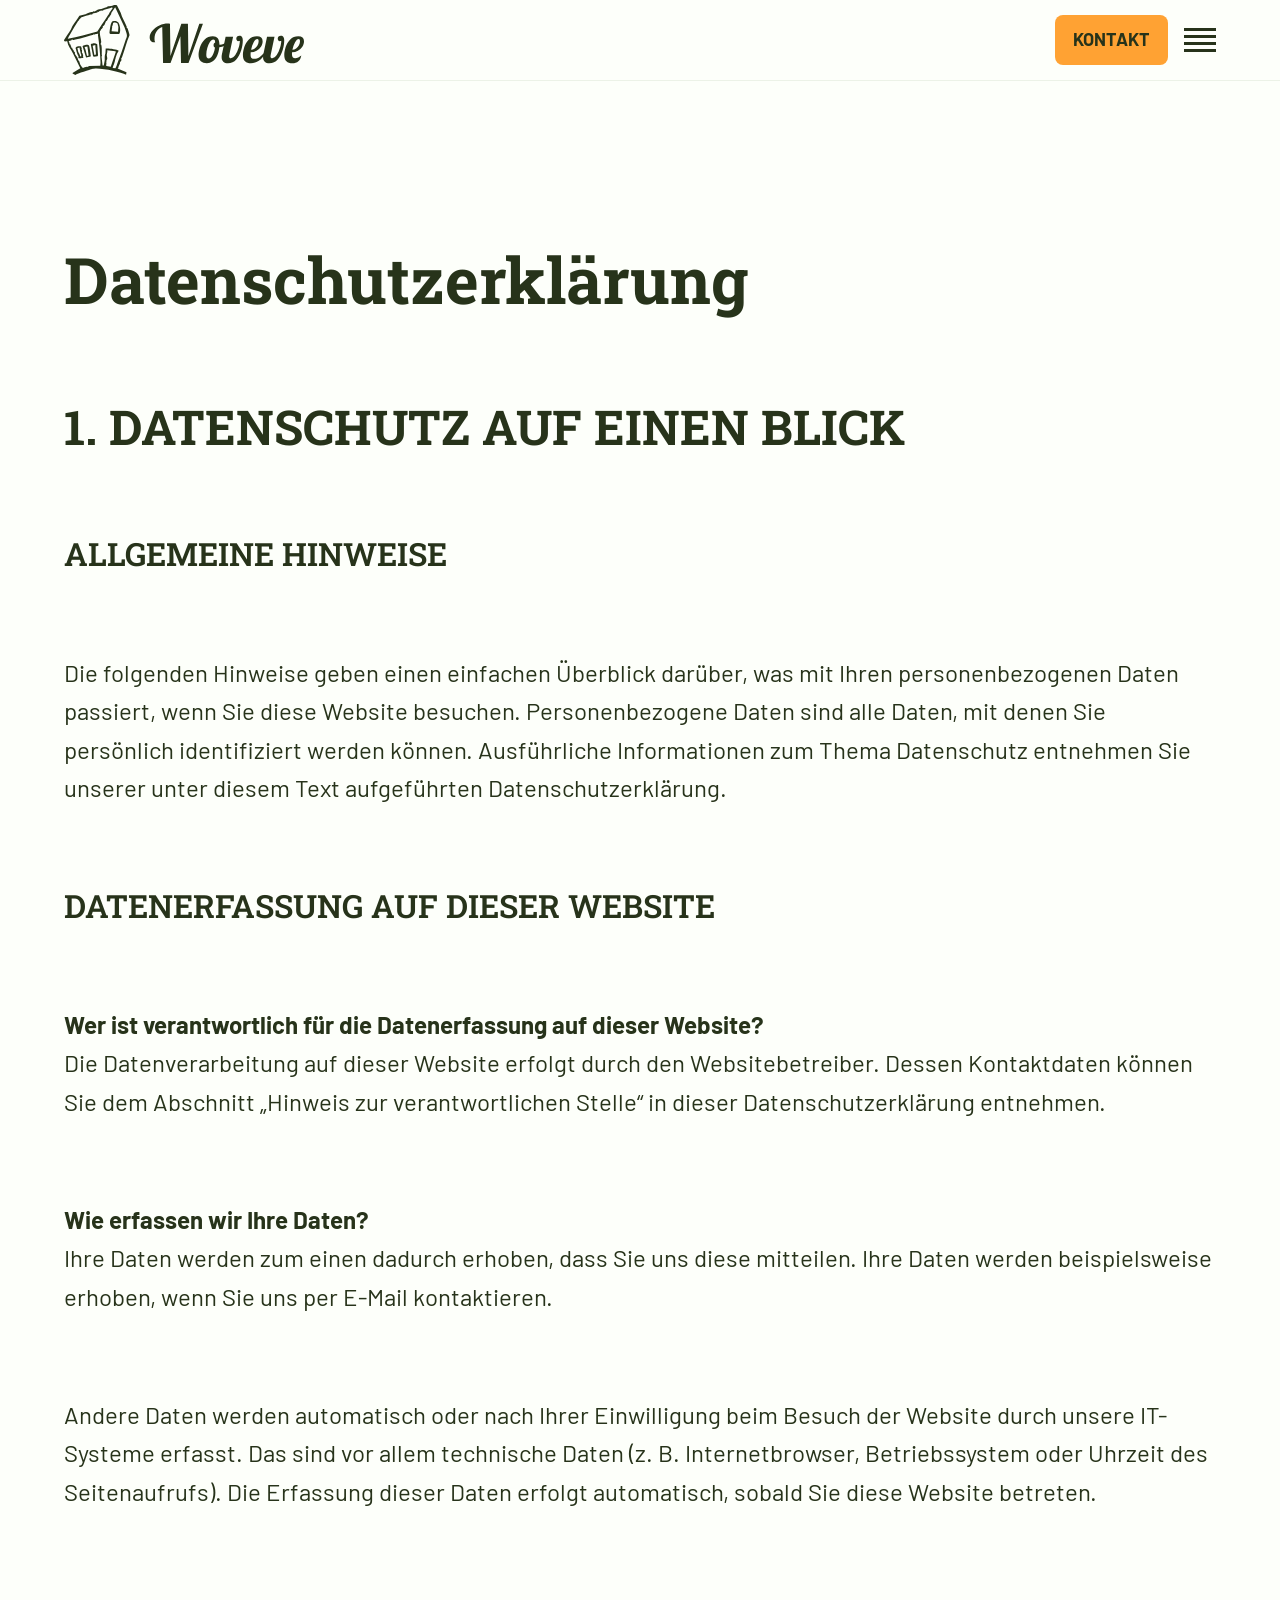
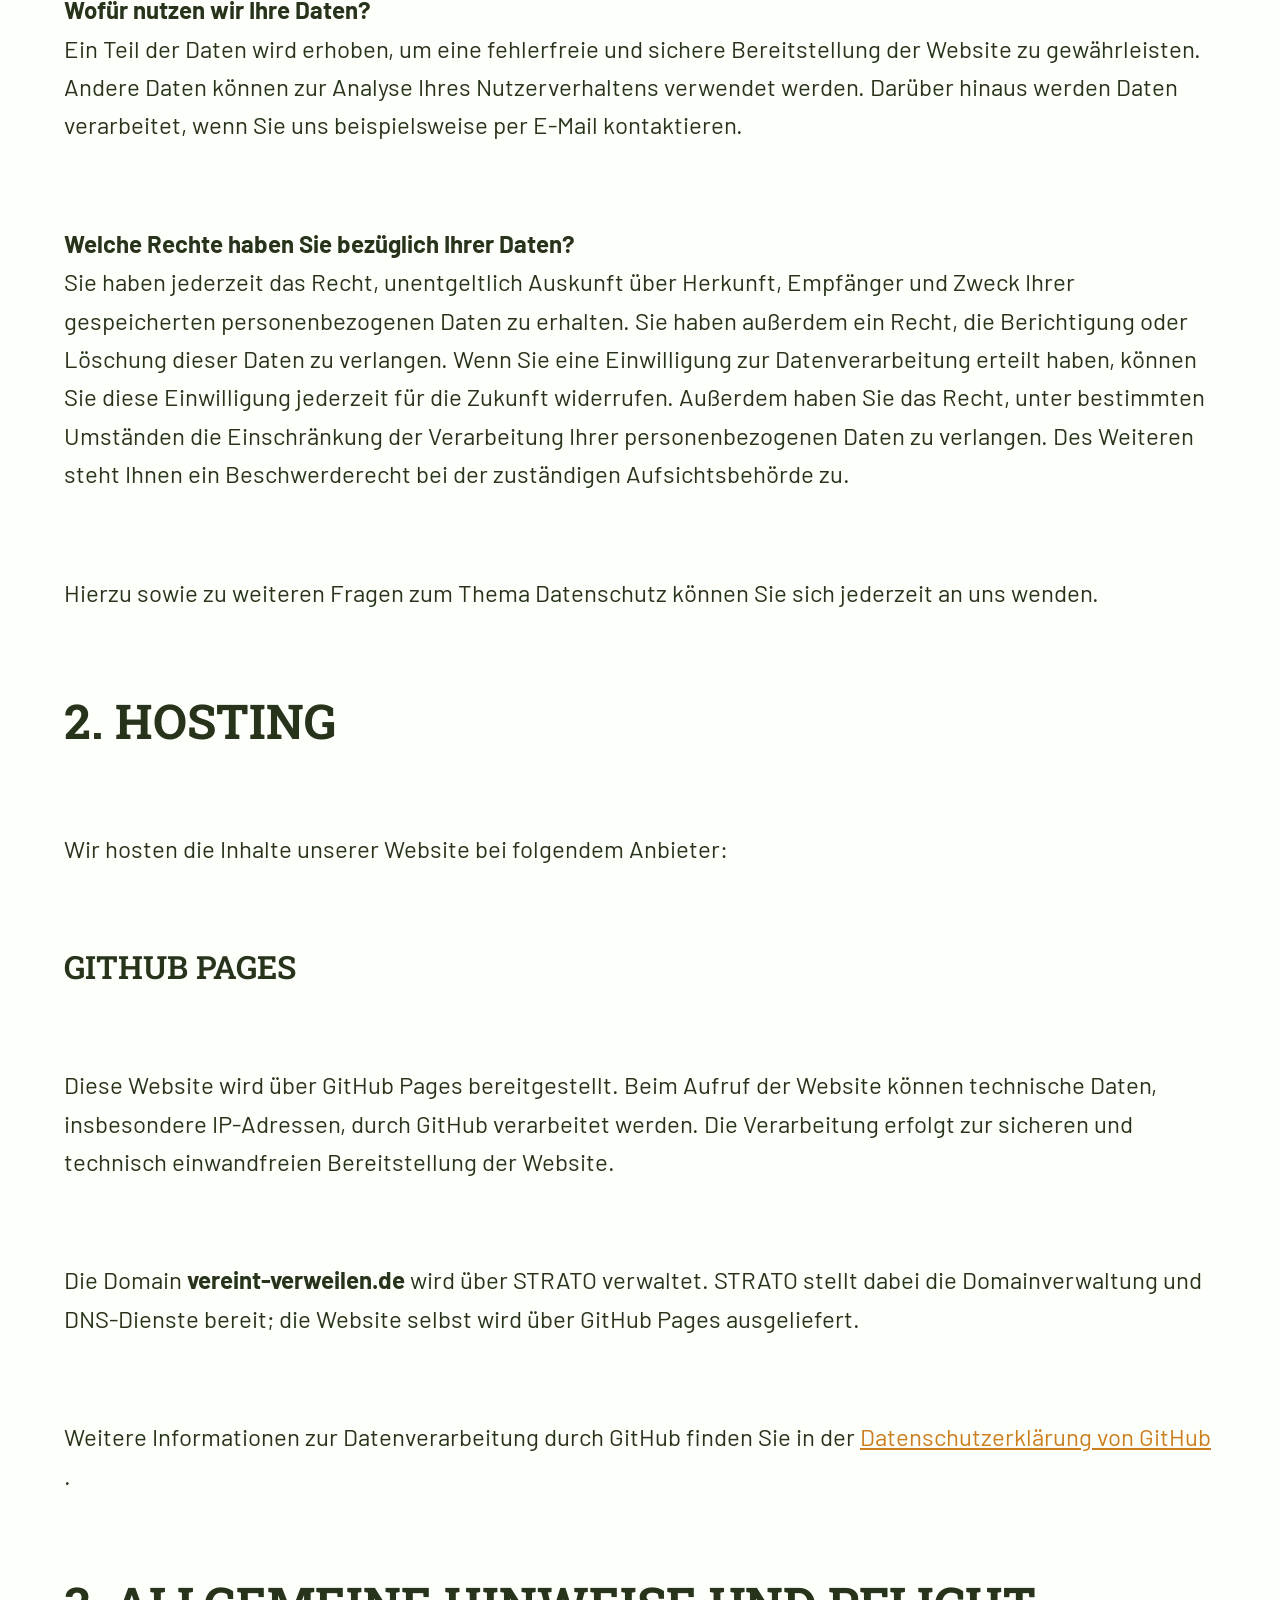
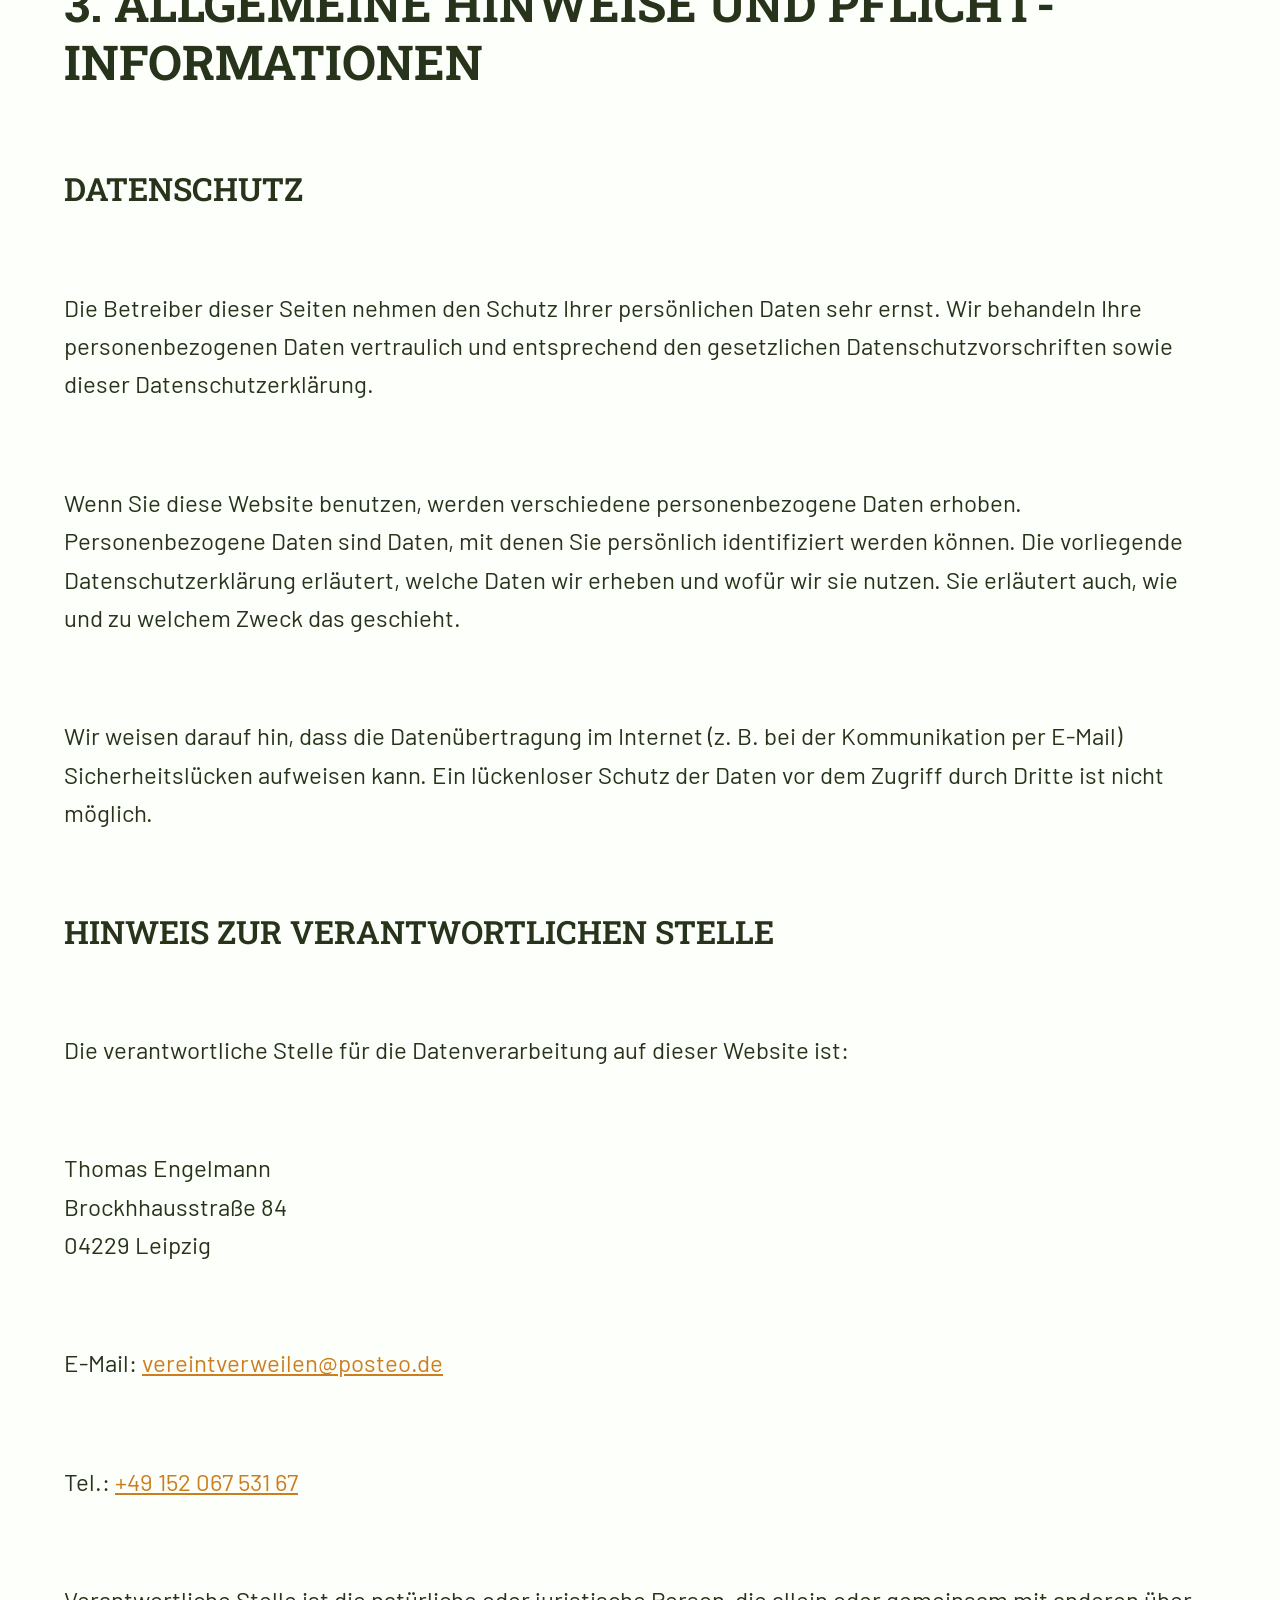
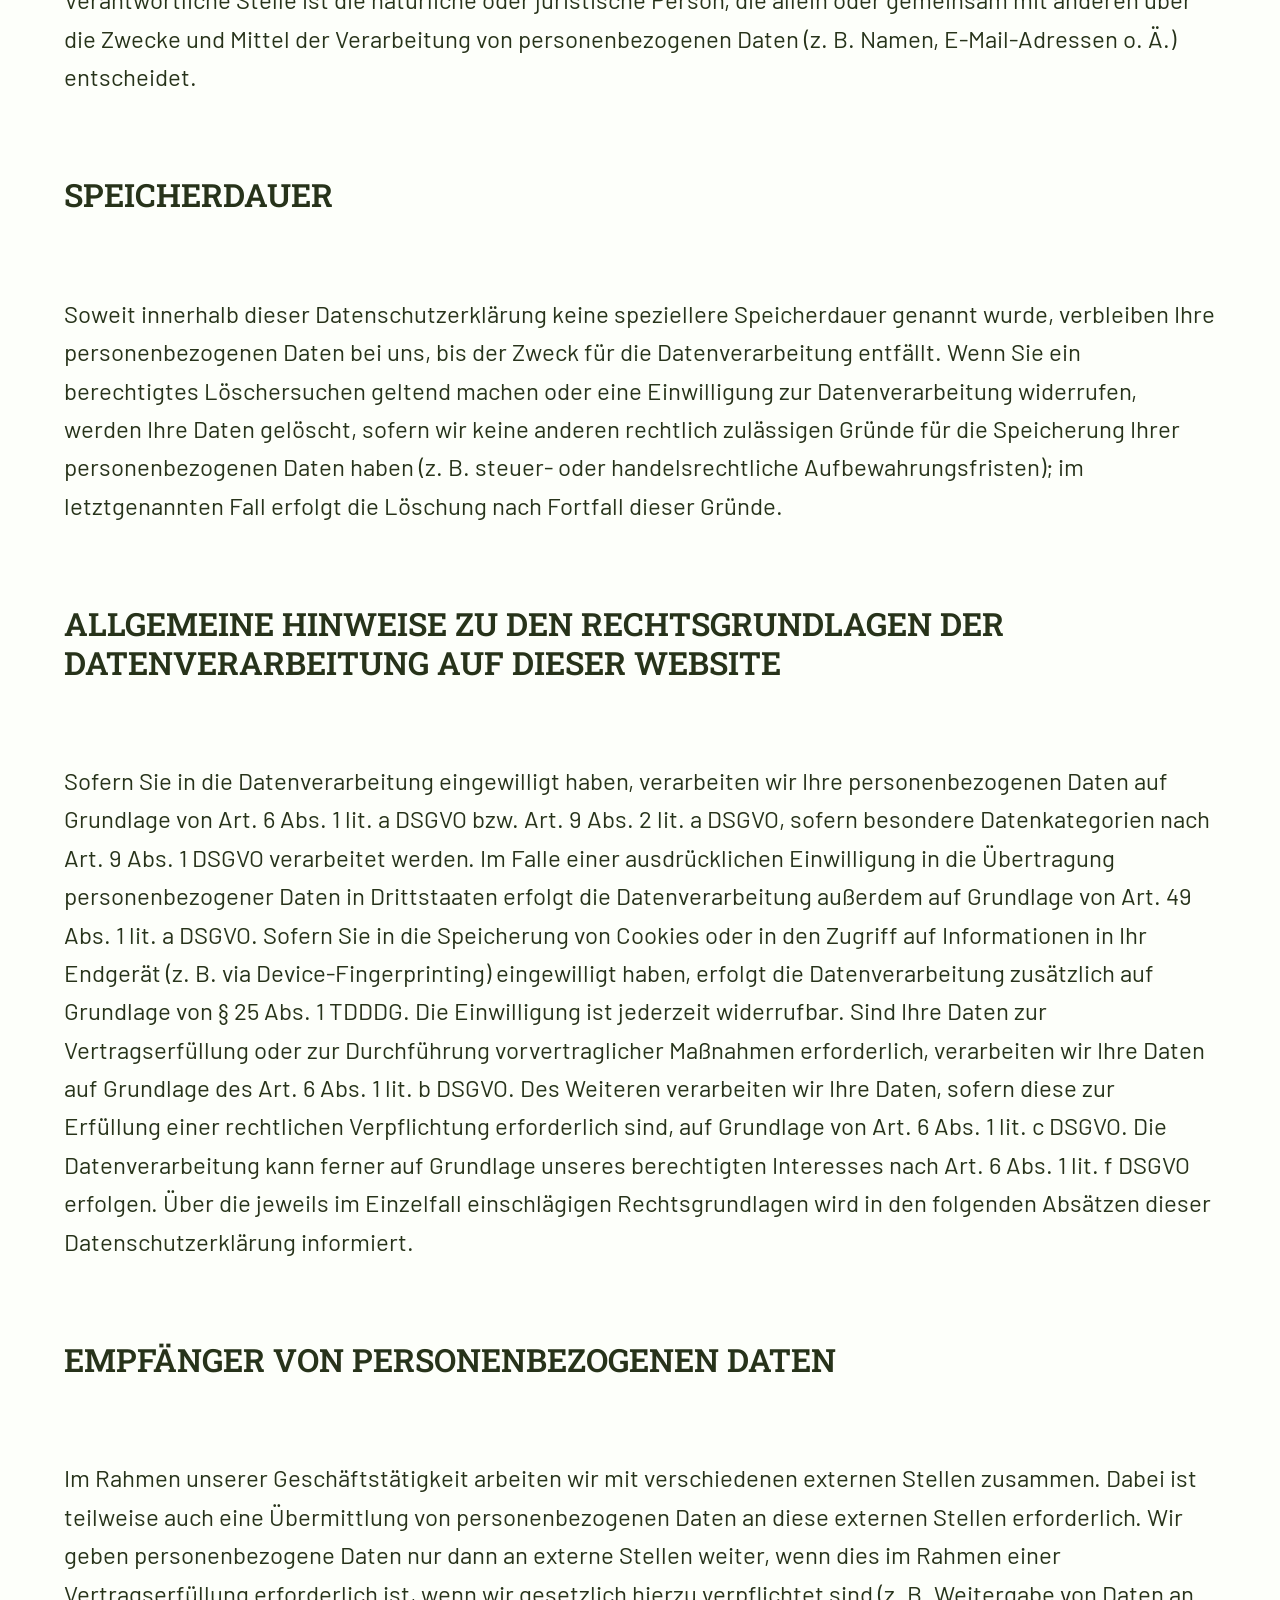
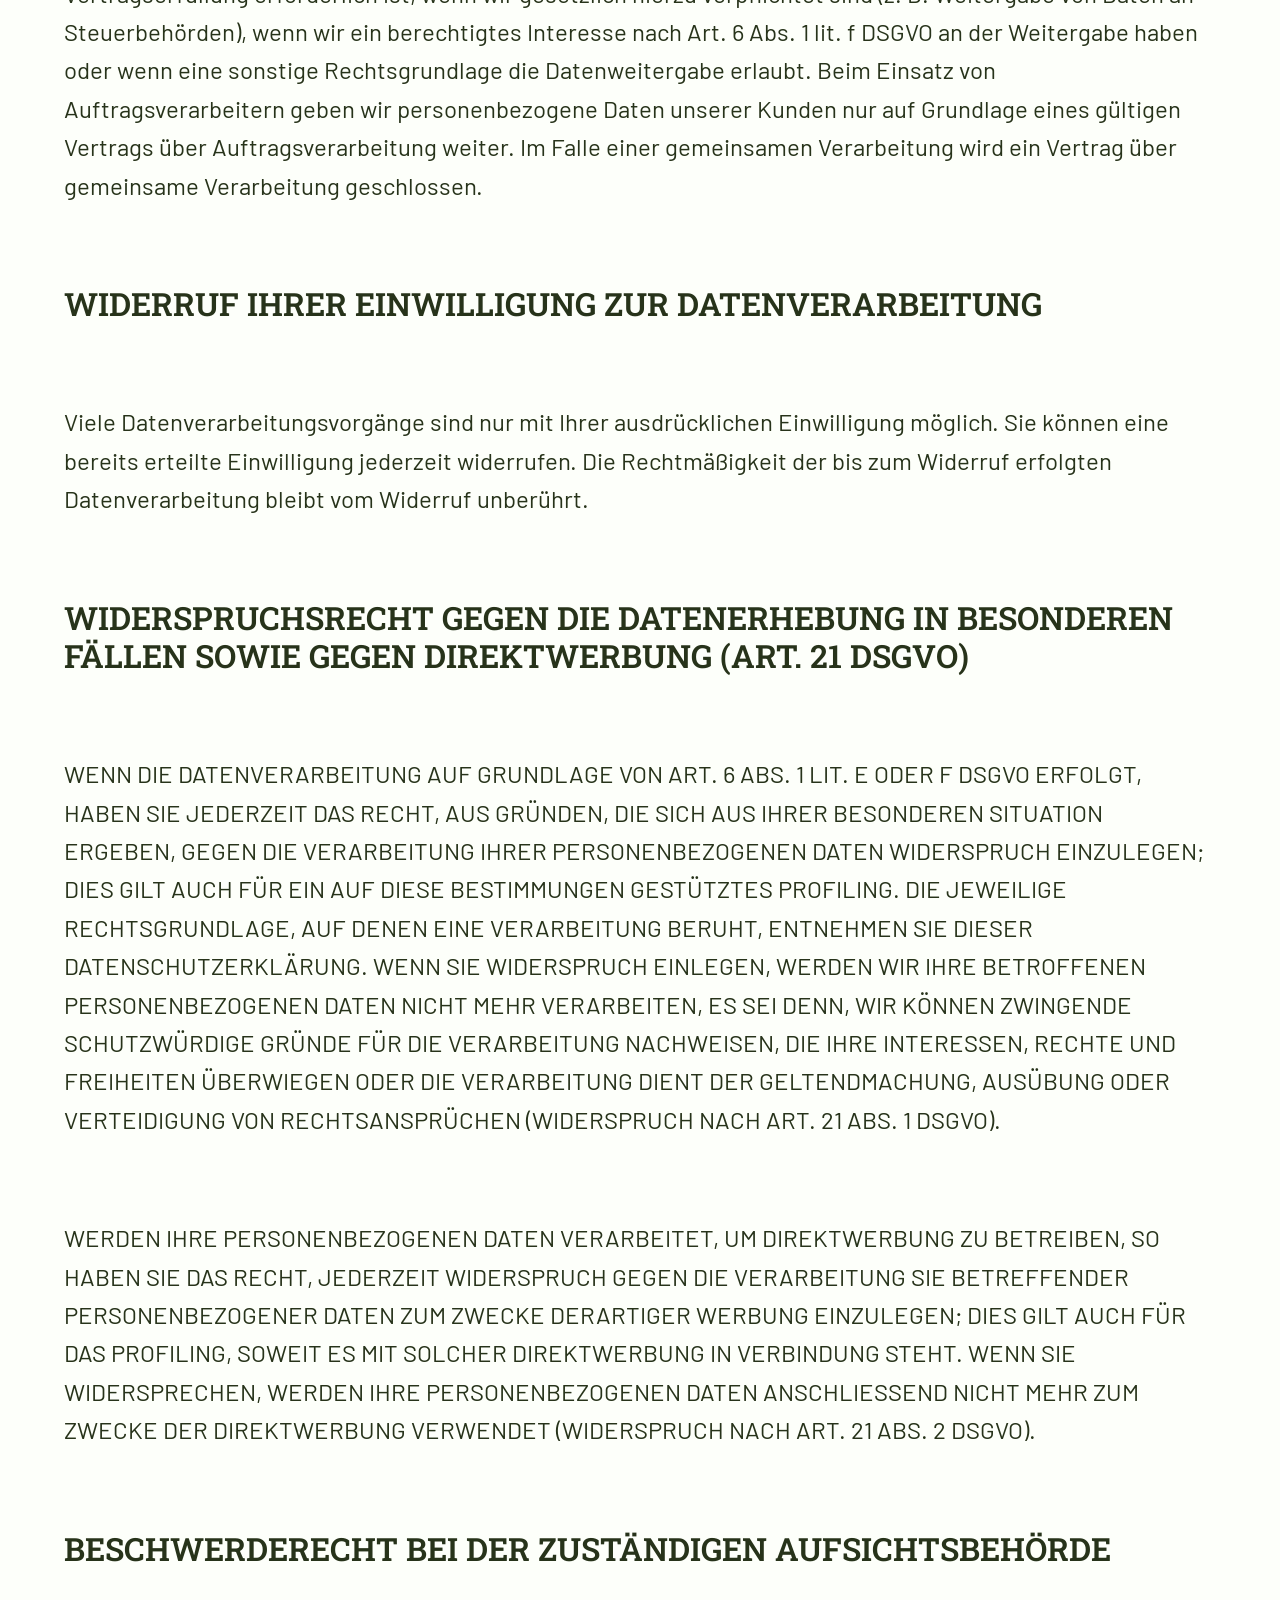
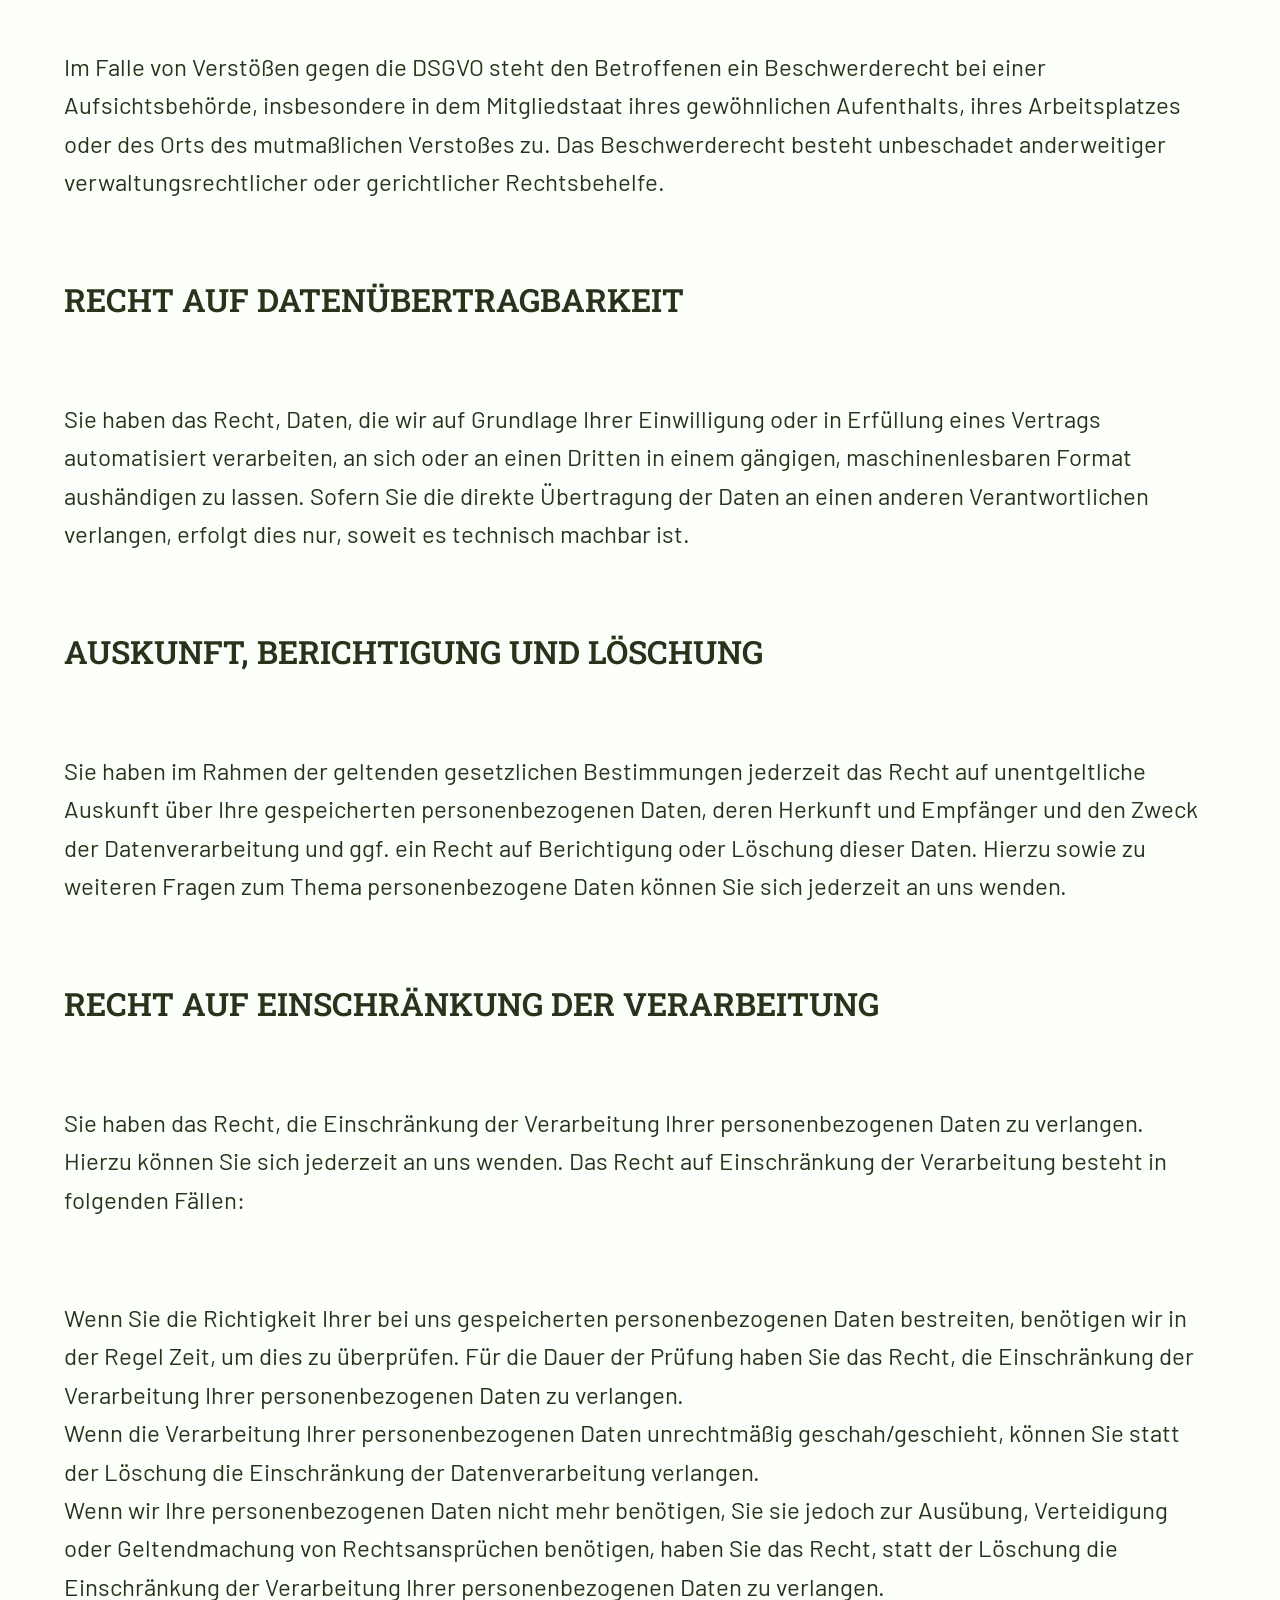
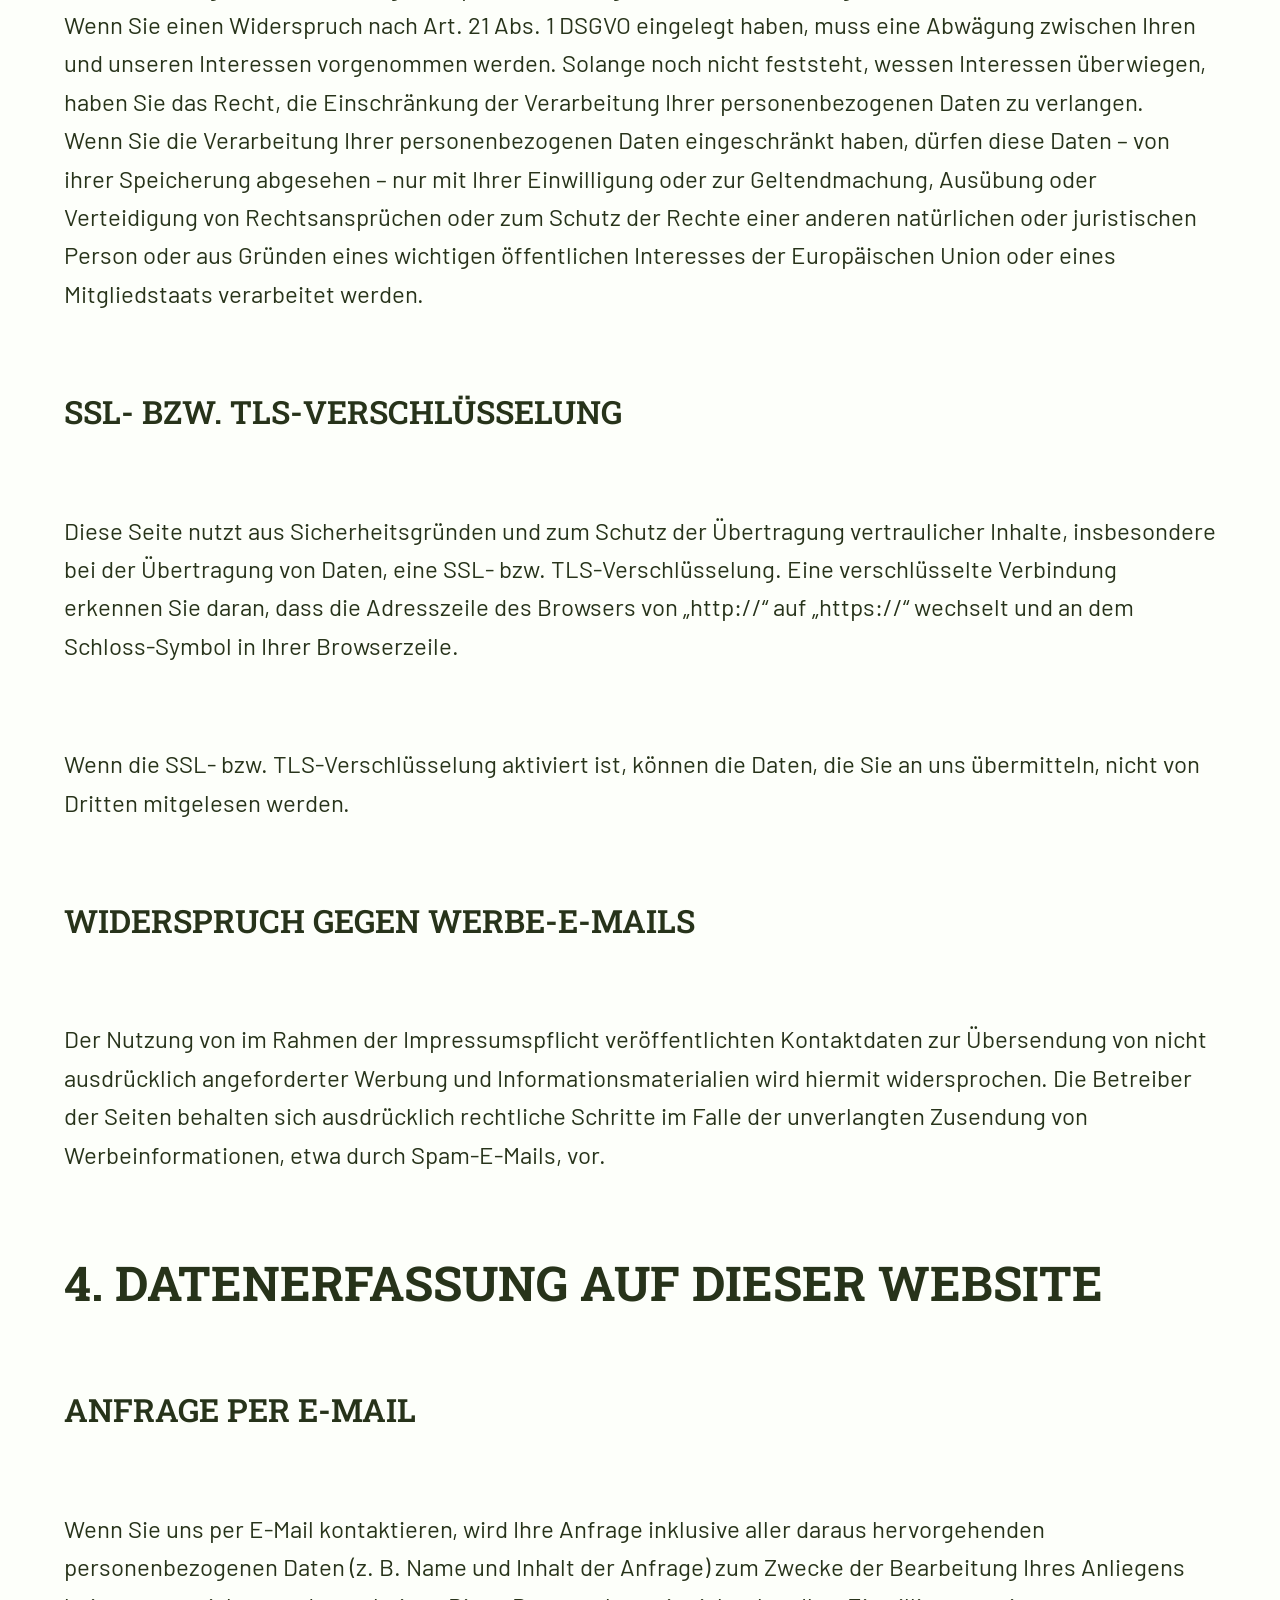
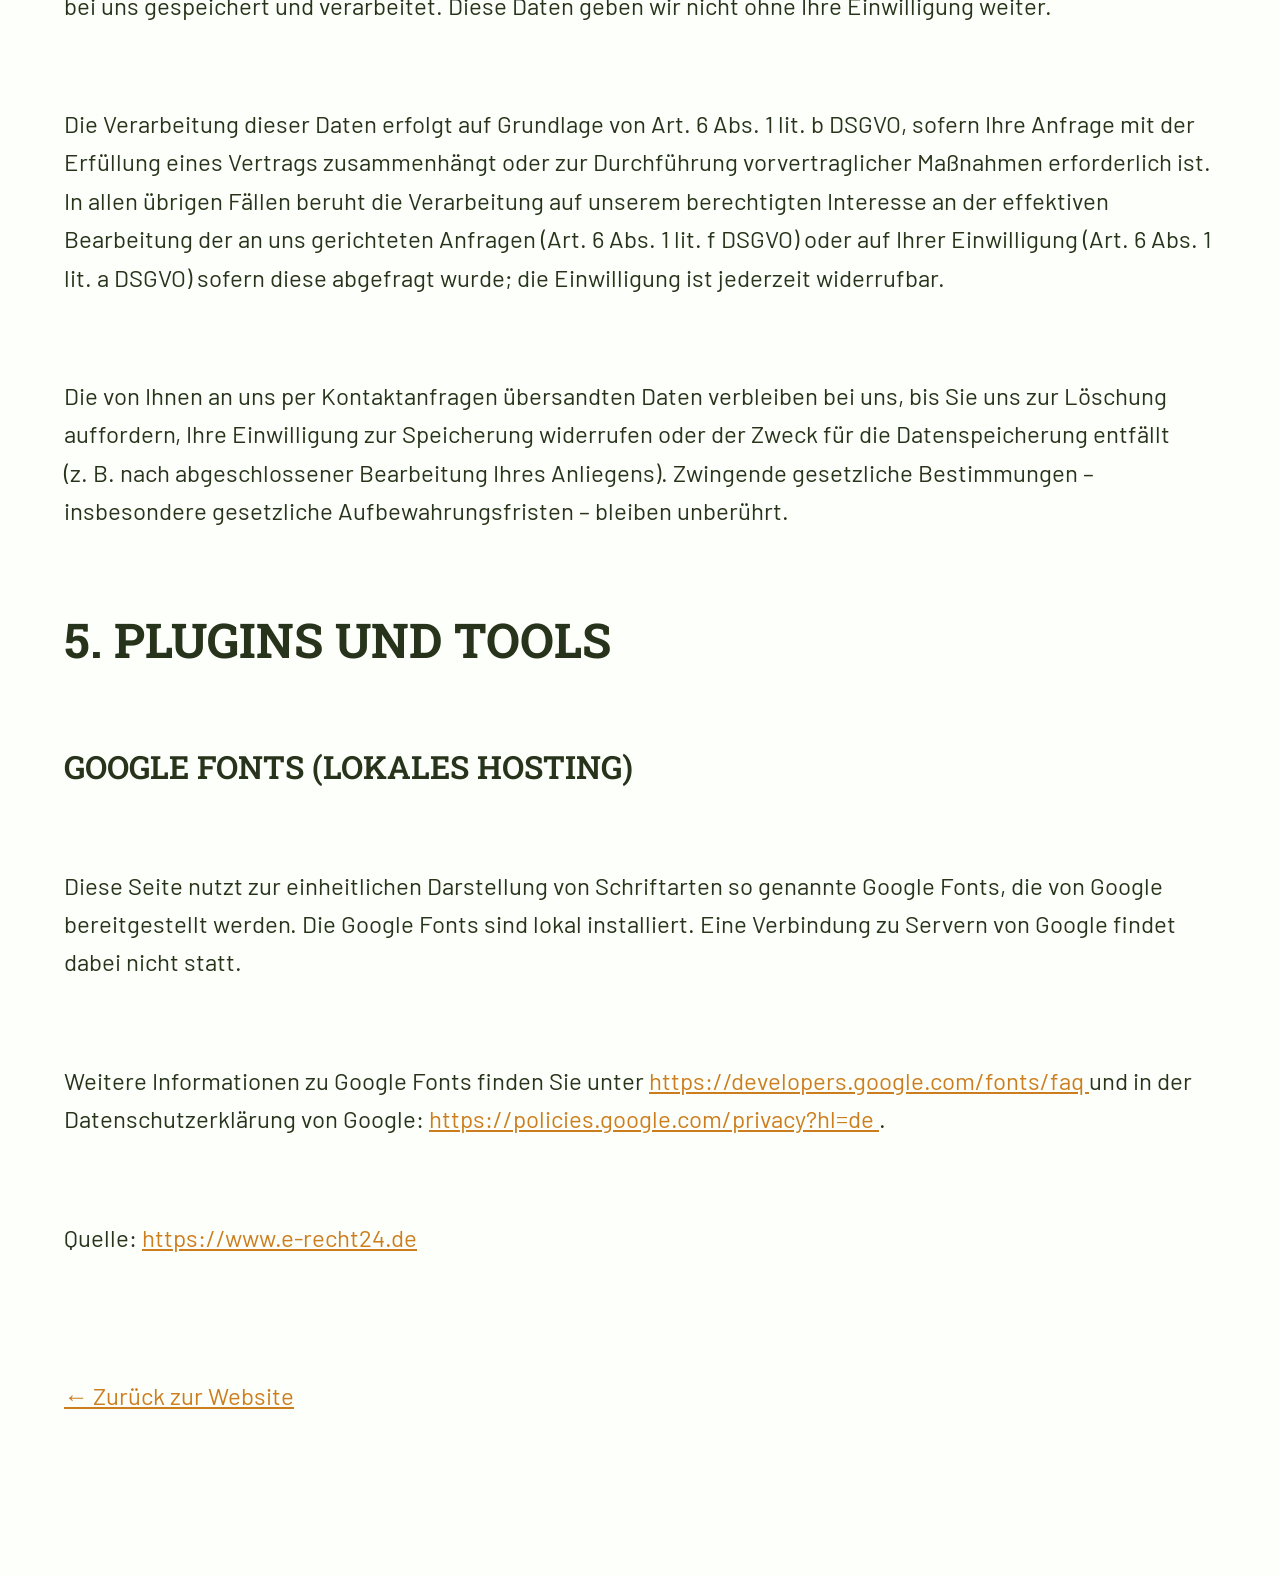
==== commit 3b26992f: "updated Umlaute and correct telephone number" ====
--- a/datenschutz.html
+++ b/datenschutz.html
@@ -3,7 +3,7 @@
   <head>
     <meta charset="UTF-8" />
     <meta name="viewport" content="width=device-width, initial-scale=1.0" />
-    <title>Datenschutzerklärung – Vereint Verweilen</title>
+    <title>Datenschutzerkl&auml;rung – Vereint Verweilen</title>
     <link rel="stylesheet" href="fonts/fonts.css" />
     <link rel="stylesheet" href="style.css" />
     <script src="script.js"></script>
@@ -11,34 +11,33 @@
 
   <body>
     <header class="navigation">
-  <div class="container">
-    <a href="index.html">
-      <img src="images/logo-woveve.svg" alt="Woveve Logo" />
-    </a>
-
-    <nav>
-      <ul>
-        <li><a href="index.html#project">Projekt</a></li>
-        <li><a href="index.html#why-now">Warum jetzt?</a></li>
-        <li><a href="index.html#offer">Angebot</a></li>
-        <li><a href="index.html#impact">Wirkung</a></li>
-        <li><a href="index.html#team">Über uns</a></li>
-        <li><a href="index.html#support">Unterstützung</a></li>
-      </ul>
-    </nav>
-
-    <a href="index.html#contact" class="button">Kontakt</a>
-            <button class="menu-toggle" type="button" aria-label="Menü öffnen">
+      <div class="container">
+        <a href="index.html">
+          <img src="images/logo-woveve.svg" alt="Woveve Logo" />
+        </a>
+
+        <nav>
+          <ul>
+            <li><a href="index.html#project">Projekt</a></li>
+            <li><a href="index.html#why-now">Warum jetzt?</a></li>
+            <li><a href="index.html#offer">Angebot</a></li>
+            <li><a href="index.html#impact">Wirkung</a></li>
+            <li><a href="index.html#team">&Uuml;ber uns</a></li>
+            <li><a href="index.html#support">Unterst&uuml;tzung</a></li>
+          </ul>
+        </nav>
+
+        <a href="index.html#contact" class="button">Kontakt</a>
+        <button class="menu-toggle" type="button" aria-label="Menü öffnen">
           <span></span>
           <span></span>
           <span></span>
           <span></span>
         </button>
-  </div>
-</header>
+      </div>
+    </header>
     <section class="legal-text">
-       <div class="container info-page">
-
+      <div class="container info-page">
         <h1>Datenschutz&shy;erkl&auml;rung</h1>
 
         <h2>1. Datenschutz auf einen Blick</h2>
@@ -76,8 +75,8 @@
         </p>
 
         <p>
-          Andere Daten werden automatisch oder nach Ihrer Einwilligung beim Besuch
-          der Website durch unsere IT-Systeme erfasst. Das sind vor allem
+          Andere Daten werden automatisch oder nach Ihrer Einwilligung beim
+          Besuch der Website durch unsere IT-Systeme erfasst. Das sind vor allem
           technische Daten (z.&nbsp;B. Internetbrowser, Betriebssystem oder
           Uhrzeit des Seitenaufrufs). Die Erfassung dieser Daten erfolgt
           automatisch, sobald Sie diese Website betreten.
@@ -87,8 +86,8 @@
 
         <p>
           Ein Teil der Daten wird erhoben, um eine fehlerfreie und sichere
-          Bereitstellung der Website zu gewährleisten. Andere Daten k&ouml;nnen
-          zur Analyse Ihres Nutzerverhaltens verwendet werden. Darüber hinaus
+          Bereitstellung der Website zu gew&auml;hrleisten. Andere Daten k&ouml;nnen
+          zur Analyse Ihres Nutzerverhaltens verwendet werden. Dar&uuml;ber hinaus
           werden Daten verarbeitet, wenn Sie uns beispielsweise per E-Mail
           kontaktieren.
         </p>
@@ -97,15 +96,15 @@
 
         <p>
           Sie haben jederzeit das Recht, unentgeltlich Auskunft &uuml;ber
-          Herkunft, Empf&auml;nger und Zweck Ihrer gespeicherten personenbezogenen
-          Daten zu erhalten. Sie haben au&szlig;erdem ein Recht, die Berichtigung
-          oder L&ouml;schung dieser Daten zu verlangen. Wenn Sie eine Einwilligung
-          zur Datenverarbeitung erteilt haben, k&ouml;nnen Sie diese Einwilligung
-          jederzeit f&uuml;r die Zukunft widerrufen. Au&szlig;erdem haben Sie das
-          Recht, unter bestimmten Umst&auml;nden die Einschr&auml;nkung der
-          Verarbeitung Ihrer personenbezogenen Daten zu verlangen. Des Weiteren
-          steht Ihnen ein Beschwerderecht bei der zust&auml;ndigen
-          Aufsichtsbeh&ouml;rde zu.
+          Herkunft, Empf&auml;nger und Zweck Ihrer gespeicherten
+          personenbezogenen Daten zu erhalten. Sie haben au&szlig;erdem ein
+          Recht, die Berichtigung oder L&ouml;schung dieser Daten zu verlangen.
+          Wenn Sie eine Einwilligung zur Datenverarbeitung erteilt haben,
+          k&ouml;nnen Sie diese Einwilligung jederzeit f&uuml;r die Zukunft
+          widerrufen. Au&szlig;erdem haben Sie das Recht, unter bestimmten
+          Umst&auml;nden die Einschr&auml;nkung der Verarbeitung Ihrer
+          personenbezogenen Daten zu verlangen. Des Weiteren steht Ihnen ein
+          Beschwerderecht bei der zust&auml;ndigen Aufsichtsbeh&ouml;rde zu.
         </p>
 
         <p>
@@ -115,23 +114,21 @@
 
         <h2>2. Hosting</h2>
 
-        <p>
-          Wir hosten die Inhalte unserer Website bei folgendem Anbieter:
-        </p>
+        <p>Wir hosten die Inhalte unserer Website bei folgendem Anbieter:</p>
 
         <h3>GitHub Pages</h3>
 
         <p>
-          Diese Website wird über GitHub Pages bereitgestellt. Beim Aufruf der
-          Website können technische Daten, insbesondere IP-Adressen, durch GitHub
-          verarbeitet werden. Die Verarbeitung erfolgt zur sicheren und technisch
-          einwandfreien Bereitstellung der Website.
-        </p>
-
-        <p>
-          Die Domain <strong>vereint-verweilen.de</strong> wird über STRATO
+          Diese Website wird &uuml;ber GitHub Pages bereitgestellt. Beim Aufruf der
+          Website k&ouml;nnen technische Daten, insbesondere IP-Adressen, durch
+          GitHub verarbeitet werden. Die Verarbeitung erfolgt zur sicheren und
+          technisch einwandfreien Bereitstellung der Website.
+        </p>
+
+        <p>
+          Die Domain <strong>vereint-verweilen.de</strong> wird &uuml;ber STRATO
           verwaltet. STRATO stellt dabei die Domainverwaltung und DNS-Dienste
-          bereit; die Website selbst wird über GitHub Pages ausgeliefert.
+          bereit; die Website selbst wird &uuml;ber GitHub Pages ausgeliefert.
         </p>
 
         <p>
@@ -142,8 +139,8 @@
             target="_blank"
             rel="noopener noreferrer"
           >
-            Datenschutzerklärung von GitHub
-          </a>.
+            Datenschutzerkl&auml;rung von GitHub </a
+          >.
         </p>
 
         <h2>3. Allgemeine Hinweise und Pflicht&shy;informationen</h2>
@@ -152,9 +149,9 @@
 
         <p>
           Die Betreiber dieser Seiten nehmen den Schutz Ihrer pers&ouml;nlichen
-          Daten sehr ernst. Wir behandeln Ihre personenbezogenen Daten vertraulich
-          und entsprechend den gesetzlichen Datenschutzvorschriften sowie dieser
-          Datenschutzerkl&auml;rung.
+          Daten sehr ernst. Wir behandeln Ihre personenbezogenen Daten
+          vertraulich und entsprechend den gesetzlichen Datenschutzvorschriften
+          sowie dieser Datenschutzerkl&auml;rung.
         </p>
 
         <p>
@@ -194,9 +191,14 @@
         </p>
 
         <p>
-          Verantwortliche Stelle ist die nat&uuml;rliche oder juristische Person,
-          die allein oder gemeinsam mit anderen &uuml;ber die Zwecke und Mittel
-          der Verarbeitung von personenbezogenen Daten (z.&nbsp;B. Namen,
+          Tel.:
+          <a href="tel:+4915206753167">+49 152 067 531 67 </a>
+        </p>
+
+        <p>
+          Verantwortliche Stelle ist die nat&uuml;rliche oder juristische
+          Person, die allein oder gemeinsam mit anderen &uuml;ber die Zwecke und
+          Mittel der Verarbeitung von personenbezogenen Daten (z.&nbsp;B. Namen,
           E-Mail-Adressen o. &Auml;.) entscheidet.
         </p>
 
@@ -204,15 +206,15 @@
 
         <p>
           Soweit innerhalb dieser Datenschutzerkl&auml;rung keine speziellere
-          Speicherdauer genannt wurde, verbleiben Ihre personenbezogenen Daten bei
-          uns, bis der Zweck f&uuml;r die Datenverarbeitung entf&auml;llt. Wenn
-          Sie ein berechtigtes L&ouml;schersuchen geltend machen oder eine
+          Speicherdauer genannt wurde, verbleiben Ihre personenbezogenen Daten
+          bei uns, bis der Zweck f&uuml;r die Datenverarbeitung entf&auml;llt.
+          Wenn Sie ein berechtigtes L&ouml;schersuchen geltend machen oder eine
           Einwilligung zur Datenverarbeitung widerrufen, werden Ihre Daten
           gel&ouml;scht, sofern wir keine anderen rechtlich zul&auml;ssigen
-          Gr&uuml;nde f&uuml;r die Speicherung Ihrer personenbezogenen Daten haben
-          (z.&nbsp;B. steuer- oder handelsrechtliche Aufbewahrungsfristen); im
-          letztgenannten Fall erfolgt die L&ouml;schung nach Fortfall dieser
-          Gr&uuml;nde.
+          Gr&uuml;nde f&uuml;r die Speicherung Ihrer personenbezogenen Daten
+          haben (z.&nbsp;B. steuer- oder handelsrechtliche
+          Aufbewahrungsfristen); im letztgenannten Fall erfolgt die
+          L&ouml;schung nach Fortfall dieser Gr&uuml;nde.
         </p>
 
         <h3>
@@ -221,27 +223,27 @@
         </h3>
 
         <p>
-          Sofern Sie in die Datenverarbeitung eingewilligt haben, verarbeiten wir
-          Ihre personenbezogenen Daten auf Grundlage von Art. 6 Abs. 1 lit. a
-          DSGVO bzw. Art. 9 Abs. 2 lit. a DSGVO, sofern besondere Datenkategorien
-          nach Art. 9 Abs. 1 DSGVO verarbeitet werden. Im Falle einer
-          ausdr&uuml;cklichen Einwilligung in die &Uuml;bertragung
+          Sofern Sie in die Datenverarbeitung eingewilligt haben, verarbeiten
+          wir Ihre personenbezogenen Daten auf Grundlage von Art. 6 Abs. 1 lit.
+          a DSGVO bzw. Art. 9 Abs. 2 lit. a DSGVO, sofern besondere
+          Datenkategorien nach Art. 9 Abs. 1 DSGVO verarbeitet werden. Im Falle
+          einer ausdr&uuml;cklichen Einwilligung in die &Uuml;bertragung
           personenbezogener Daten in Drittstaaten erfolgt die Datenverarbeitung
-          au&szlig;erdem auf Grundlage von Art. 49 Abs. 1 lit. a DSGVO. Sofern Sie
-          in die Speicherung von Cookies oder in den Zugriff auf Informationen in
-          Ihr Endger&auml;t (z.&nbsp;B. via Device-Fingerprinting) eingewilligt
-          haben, erfolgt die Datenverarbeitung zus&auml;tzlich auf Grundlage von
-          &sect; 25 Abs. 1 TDDDG. Die Einwilligung ist jederzeit widerrufbar. Sind
-          Ihre Daten zur Vertragserf&uuml;llung oder zur Durchf&uuml;hrung
-          vorvertraglicher Ma&szlig;nahmen erforderlich, verarbeiten wir Ihre
-          Daten auf Grundlage des Art. 6 Abs. 1 lit. b DSGVO. Des Weiteren
-          verarbeiten wir Ihre Daten, sofern diese zur Erf&uuml;llung einer
-          rechtlichen Verpflichtung erforderlich sind, auf Grundlage von Art. 6
-          Abs. 1 lit. c DSGVO. Die Datenverarbeitung kann ferner auf Grundlage
-          unseres berechtigten Interesses nach Art. 6 Abs. 1 lit. f DSGVO
-          erfolgen. &Uuml;ber die jeweils im Einzelfall einschl&auml;gigen
-          Rechtsgrundlagen wird in den folgenden Abs&auml;tzen dieser
-          Datenschutzerkl&auml;rung informiert.
+          au&szlig;erdem auf Grundlage von Art. 49 Abs. 1 lit. a DSGVO. Sofern
+          Sie in die Speicherung von Cookies oder in den Zugriff auf
+          Informationen in Ihr Endger&auml;t (z.&nbsp;B. via
+          Device-Fingerprinting) eingewilligt haben, erfolgt die
+          Datenverarbeitung zus&auml;tzlich auf Grundlage von &sect; 25 Abs. 1
+          TDDDG. Die Einwilligung ist jederzeit widerrufbar. Sind Ihre Daten zur
+          Vertragserf&uuml;llung oder zur Durchf&uuml;hrung vorvertraglicher
+          Ma&szlig;nahmen erforderlich, verarbeiten wir Ihre Daten auf Grundlage
+          des Art. 6 Abs. 1 lit. b DSGVO. Des Weiteren verarbeiten wir Ihre
+          Daten, sofern diese zur Erf&uuml;llung einer rechtlichen Verpflichtung
+          erforderlich sind, auf Grundlage von Art. 6 Abs. 1 lit. c DSGVO. Die
+          Datenverarbeitung kann ferner auf Grundlage unseres berechtigten
+          Interesses nach Art. 6 Abs. 1 lit. f DSGVO erfolgen. &Uuml;ber die
+          jeweils im Einzelfall einschl&auml;gigen Rechtsgrundlagen wird in den
+          folgenden Abs&auml;tzen dieser Datenschutzerkl&auml;rung informiert.
         </p>
 
         <h3>Empf&auml;nger von personenbezogenen Daten</h3>
@@ -249,18 +251,18 @@
         <p>
           Im Rahmen unserer Gesch&auml;ftst&auml;tigkeit arbeiten wir mit
           verschiedenen externen Stellen zusammen. Dabei ist teilweise auch eine
-          &Uuml;bermittlung von personenbezogenen Daten an diese externen Stellen
-          erforderlich. Wir geben personenbezogene Daten nur dann an externe
-          Stellen weiter, wenn dies im Rahmen einer Vertragserf&uuml;llung
-          erforderlich ist, wenn wir gesetzlich hierzu verpflichtet sind
-          (z.&nbsp;B. Weitergabe von Daten an Steuerbeh&ouml;rden), wenn wir ein
-          berechtigtes Interesse nach Art. 6 Abs. 1 lit. f DSGVO an der Weitergabe
-          haben oder wenn eine sonstige Rechtsgrundlage die Datenweitergabe
-          erlaubt. Beim Einsatz von Auftragsverarbeitern geben wir
-          personenbezogene Daten unserer Kunden nur auf Grundlage eines
-          g&uuml;ltigen Vertrags &uuml;ber Auftragsverarbeitung weiter. Im Falle
-          einer gemeinsamen Verarbeitung wird ein Vertrag &uuml;ber gemeinsame
-          Verarbeitung geschlossen.
+          &Uuml;bermittlung von personenbezogenen Daten an diese externen
+          Stellen erforderlich. Wir geben personenbezogene Daten nur dann an
+          externe Stellen weiter, wenn dies im Rahmen einer
+          Vertragserf&uuml;llung erforderlich ist, wenn wir gesetzlich hierzu
+          verpflichtet sind (z.&nbsp;B. Weitergabe von Daten an
+          Steuerbeh&ouml;rden), wenn wir ein berechtigtes Interesse nach Art. 6
+          Abs. 1 lit. f DSGVO an der Weitergabe haben oder wenn eine sonstige
+          Rechtsgrundlage die Datenweitergabe erlaubt. Beim Einsatz von
+          Auftragsverarbeitern geben wir personenbezogene Daten unserer Kunden
+          nur auf Grundlage eines g&uuml;ltigen Vertrags &uuml;ber
+          Auftragsverarbeitung weiter. Im Falle einer gemeinsamen Verarbeitung
+          wird ein Vertrag &uuml;ber gemeinsame Verarbeitung geschlossen.
         </p>
 
         <h3>Widerruf Ihrer Einwilligung zur Datenverarbeitung</h3>
@@ -279,19 +281,19 @@
         </h3>
 
         <p>
-          WENN DIE DATENVERARBEITUNG AUF GRUNDLAGE VON ART. 6 ABS. 1 LIT. E ODER F
-          DSGVO ERFOLGT, HABEN SIE JEDERZEIT DAS RECHT, AUS GR&Uuml;NDEN, DIE SICH
-          AUS IHRER BESONDEREN SITUATION ERGEBEN, GEGEN DIE VERARBEITUNG IHRER
-          PERSONENBEZOGENEN DATEN WIDERSPRUCH EINZULEGEN; DIES GILT AUCH F&Uuml;R
-          EIN AUF DIESE BESTIMMUNGEN GEST&Uuml;TZTES PROFILING. DIE JEWEILIGE
-          RECHTSGRUNDLAGE, AUF DENEN EINE VERARBEITUNG BERUHT, ENTNEHMEN SIE
-          DIESER DATENSCHUTZERKL&Auml;RUNG. WENN SIE WIDERSPRUCH EINLEGEN, WERDEN
-          WIR IHRE BETROFFENEN PERSONENBEZOGENEN DATEN NICHT MEHR VERARBEITEN, ES
-          SEI DENN, WIR K&Ouml;NNEN ZWINGENDE SCHUTZW&Uuml;RDIGE GR&Uuml;NDE
-          F&Uuml;R DIE VERARBEITUNG NACHWEISEN, DIE IHRE INTERESSEN, RECHTE UND
-          FREIHEITEN &Uuml;BERWIEGEN ODER DIE VERARBEITUNG DIENT DER
-          GELTENDMACHUNG, AUS&Uuml;BUNG ODER VERTEIDIGUNG VON
-          RECHTSANSPR&Uuml;CHEN (WIDERSPRUCH NACH ART. 21 ABS. 1 DSGVO).
+          WENN DIE DATENVERARBEITUNG AUF GRUNDLAGE VON ART. 6 ABS. 1 LIT. E ODER
+          F DSGVO ERFOLGT, HABEN SIE JEDERZEIT DAS RECHT, AUS GR&Uuml;NDEN, DIE
+          SICH AUS IHRER BESONDEREN SITUATION ERGEBEN, GEGEN DIE VERARBEITUNG
+          IHRER PERSONENBEZOGENEN DATEN WIDERSPRUCH EINZULEGEN; DIES GILT AUCH
+          F&Uuml;R EIN AUF DIESE BESTIMMUNGEN GEST&Uuml;TZTES PROFILING. DIE
+          JEWEILIGE RECHTSGRUNDLAGE, AUF DENEN EINE VERARBEITUNG BERUHT,
+          ENTNEHMEN SIE DIESER DATENSCHUTZERKL&Auml;RUNG. WENN SIE WIDERSPRUCH
+          EINLEGEN, WERDEN WIR IHRE BETROFFENEN PERSONENBEZOGENEN DATEN NICHT
+          MEHR VERARBEITEN, ES SEI DENN, WIR K&Ouml;NNEN ZWINGENDE
+          SCHUTZW&Uuml;RDIGE GR&Uuml;NDE F&Uuml;R DIE VERARBEITUNG NACHWEISEN,
+          DIE IHRE INTERESSEN, RECHTE UND FREIHEITEN &Uuml;BERWIEGEN ODER DIE
+          VERARBEITUNG DIENT DER GELTENDMACHUNG, AUS&Uuml;BUNG ODER VERTEIDIGUNG
+          VON RECHTSANSPR&Uuml;CHEN (WIDERSPRUCH NACH ART. 21 ABS. 1 DSGVO).
         </p>
 
         <p>
@@ -306,27 +308,28 @@
         </p>
 
         <h3>
-          Beschwerde&shy;recht bei der zust&auml;ndigen Aufsichts&shy;beh&ouml;rde
+          Beschwerde&shy;recht bei der zust&auml;ndigen
+          Aufsichts&shy;beh&ouml;rde
         </h3>
 
         <p>
-          Im Falle von Verst&ouml;&szlig;en gegen die DSGVO steht den Betroffenen
-          ein Beschwerderecht bei einer Aufsichtsbeh&ouml;rde, insbesondere in dem
-          Mitgliedstaat ihres gew&ouml;hnlichen Aufenthalts, ihres Arbeitsplatzes
-          oder des Orts des mutma&szlig;lichen Versto&szlig;es zu. Das
-          Beschwerderecht besteht unbeschadet anderweitiger verwaltungsrechtlicher
-          oder gerichtlicher Rechtsbehelfe.
+          Im Falle von Verst&ouml;&szlig;en gegen die DSGVO steht den
+          Betroffenen ein Beschwerderecht bei einer Aufsichtsbeh&ouml;rde,
+          insbesondere in dem Mitgliedstaat ihres gew&ouml;hnlichen Aufenthalts,
+          ihres Arbeitsplatzes oder des Orts des mutma&szlig;lichen
+          Versto&szlig;es zu. Das Beschwerderecht besteht unbeschadet
+          anderweitiger verwaltungsrechtlicher oder gerichtlicher Rechtsbehelfe.
         </p>
 
         <h3>Recht auf Daten&shy;&uuml;bertrag&shy;barkeit</h3>
 
         <p>
           Sie haben das Recht, Daten, die wir auf Grundlage Ihrer Einwilligung
-          oder in Erf&uuml;llung eines Vertrags automatisiert verarbeiten, an sich
-          oder an einen Dritten in einem g&auml;ngigen, maschinenlesbaren Format
-          aush&auml;ndigen zu lassen. Sofern Sie die direkte &Uuml;bertragung der
-          Daten an einen anderen Verantwortlichen verlangen, erfolgt dies nur,
-          soweit es technisch machbar ist.
+          oder in Erf&uuml;llung eines Vertrags automatisiert verarbeiten, an
+          sich oder an einen Dritten in einem g&auml;ngigen, maschinenlesbaren
+          Format aush&auml;ndigen zu lassen. Sofern Sie die direkte
+          &Uuml;bertragung der Daten an einen anderen Verantwortlichen
+          verlangen, erfolgt dies nur, soweit es technisch machbar ist.
         </p>
 
         <h3>Auskunft, Berichtigung und L&ouml;schung</h3>
@@ -334,8 +337,8 @@
         <p>
           Sie haben im Rahmen der geltenden gesetzlichen Bestimmungen jederzeit
           das Recht auf unentgeltliche Auskunft &uuml;ber Ihre gespeicherten
-          personenbezogenen Daten, deren Herkunft und Empf&auml;nger und den Zweck
-          der Datenverarbeitung und ggf. ein Recht auf Berichtigung oder
+          personenbezogenen Daten, deren Herkunft und Empf&auml;nger und den
+          Zweck der Datenverarbeitung und ggf. ein Recht auf Berichtigung oder
           L&ouml;schung dieser Daten. Hierzu sowie zu weiteren Fragen zum Thema
           personenbezogene Daten k&ouml;nnen Sie sich jederzeit an uns wenden.
         </p>
@@ -351,17 +354,18 @@
 
         <ul>
           <li>
-            Wenn Sie die Richtigkeit Ihrer bei uns gespeicherten personenbezogenen
-            Daten bestreiten, ben&ouml;tigen wir in der Regel Zeit, um dies zu
-            &uuml;berpr&uuml;fen. F&uuml;r die Dauer der Pr&uuml;fung haben Sie
-            das Recht, die Einschr&auml;nkung der Verarbeitung Ihrer
-            personenbezogenen Daten zu verlangen.
+            Wenn Sie die Richtigkeit Ihrer bei uns gespeicherten
+            personenbezogenen Daten bestreiten, ben&ouml;tigen wir in der Regel
+            Zeit, um dies zu &uuml;berpr&uuml;fen. F&uuml;r die Dauer der
+            Pr&uuml;fung haben Sie das Recht, die Einschr&auml;nkung der
+            Verarbeitung Ihrer personenbezogenen Daten zu verlangen.
           </li>
 
           <li>
             Wenn die Verarbeitung Ihrer personenbezogenen Daten
             unrechtm&auml;&szlig;ig geschah/geschieht, k&ouml;nnen Sie statt der
-            L&ouml;schung die Einschr&auml;nkung der Datenverarbeitung verlangen.
+            L&ouml;schung die Einschr&auml;nkung der Datenverarbeitung
+            verlangen.
           </li>
 
           <li>
@@ -373,8 +377,8 @@
           </li>
 
           <li>
-            Wenn Sie einen Widerspruch nach Art. 21 Abs. 1 DSGVO eingelegt haben,
-            muss eine Abw&auml;gung zwischen Ihren und unseren Interessen
+            Wenn Sie einen Widerspruch nach Art. 21 Abs. 1 DSGVO eingelegt
+            haben, muss eine Abw&auml;gung zwischen Ihren und unseren Interessen
             vorgenommen werden. Solange noch nicht feststeht, wessen Interessen
             &uuml;berwiegen, haben Sie das Recht, die Einschr&auml;nkung der
             Verarbeitung Ihrer personenbezogenen Daten zu verlangen.
@@ -388,25 +392,25 @@
           Geltendmachung, Aus&uuml;bung oder Verteidigung von
           Rechtsanspr&uuml;chen oder zum Schutz der Rechte einer anderen
           nat&uuml;rlichen oder juristischen Person oder aus Gr&uuml;nden eines
-          wichtigen &ouml;ffentlichen Interesses der Europ&auml;ischen Union oder
-          eines Mitgliedstaats verarbeitet werden.
+          wichtigen &ouml;ffentlichen Interesses der Europ&auml;ischen Union
+          oder eines Mitgliedstaats verarbeitet werden.
         </p>
 
         <h3>SSL- bzw. TLS-Verschl&uuml;sselung</h3>
 
         <p>
-          Diese Seite nutzt aus Sicherheitsgründen und zum Schutz der Übertragung
-          vertraulicher Inhalte, insbesondere bei der Übertragung von Daten, eine
-          SSL- bzw. TLS-Verschlüsselung. Eine verschlüsselte Verbindung erkennen
-          Sie daran, dass die Adresszeile des Browsers von &bdquo;http://&ldquo;
-          auf &bdquo;https://&ldquo; wechselt und an dem Schloss-Symbol in Ihrer
-          Browserzeile.
+          Diese Seite nutzt aus Sicherheitsgr&uuml;nden und zum Schutz der
+          &Uuml;bertragung vertraulicher Inhalte, insbesondere bei der &Uuml;bertragung
+          von Daten, eine SSL- bzw. TLS-Verschl&uuml;sselung. Eine verschl&uuml;sselte
+          Verbindung erkennen Sie daran, dass die Adresszeile des Browsers von
+          &bdquo;http://&ldquo; auf &bdquo;https://&ldquo; wechselt und an dem
+          Schloss-Symbol in Ihrer Browserzeile.
         </p>
 
         <p>
           Wenn die SSL- bzw. TLS-Verschl&uuml;sselung aktiviert ist, k&ouml;nnen
-          die Daten, die Sie an uns &uuml;bermitteln, nicht von Dritten mitgelesen
-          werden.
+          die Daten, die Sie an uns &uuml;bermitteln, nicht von Dritten
+          mitgelesen werden.
         </p>
 
         <h3>Widerspruch gegen Werbe-E-Mails</h3>
@@ -415,9 +419,9 @@
           Der Nutzung von im Rahmen der Impressumspflicht ver&ouml;ffentlichten
           Kontaktdaten zur &Uuml;bersendung von nicht ausdr&uuml;cklich
           angeforderter Werbung und Informationsmaterialien wird hiermit
-          widersprochen. Die Betreiber der Seiten behalten sich ausdr&uuml;cklich
-          rechtliche Schritte im Falle der unverlangten Zusendung von
-          Werbeinformationen, etwa durch Spam-E-Mails, vor.
+          widersprochen. Die Betreiber der Seiten behalten sich
+          ausdr&uuml;cklich rechtliche Schritte im Falle der unverlangten
+          Zusendung von Werbeinformationen, etwa durch Spam-E-Mails, vor.
         </p>
 
         <h2>4. Datenerfassung auf dieser Website</h2>
@@ -425,23 +429,23 @@
         <h3>Anfrage per E-Mail</h3>
 
         <p>
-          Wenn Sie uns per E-Mail kontaktieren, wird Ihre Anfrage inklusive aller
-          daraus hervorgehenden personenbezogenen Daten (z.&nbsp;B. Name und
-          Inhalt der Anfrage) zum Zwecke der Bearbeitung Ihres Anliegens bei uns
-          gespeichert und verarbeitet. Diese Daten geben wir nicht ohne Ihre
+          Wenn Sie uns per E-Mail kontaktieren, wird Ihre Anfrage inklusive
+          aller daraus hervorgehenden personenbezogenen Daten (z.&nbsp;B. Name
+          und Inhalt der Anfrage) zum Zwecke der Bearbeitung Ihres Anliegens bei
+          uns gespeichert und verarbeitet. Diese Daten geben wir nicht ohne Ihre
           Einwilligung weiter.
         </p>
 
         <p>
           Die Verarbeitung dieser Daten erfolgt auf Grundlage von Art. 6 Abs. 1
-          lit. b DSGVO, sofern Ihre Anfrage mit der Erf&uuml;llung eines Vertrags
-          zusammenh&auml;ngt oder zur Durchf&uuml;hrung vorvertraglicher
-          Ma&szlig;nahmen erforderlich ist. In allen &uuml;brigen F&auml;llen
-          beruht die Verarbeitung auf unserem berechtigten Interesse an der
-          effektiven Bearbeitung der an uns gerichteten Anfragen (Art. 6 Abs. 1
-          lit. f DSGVO) oder auf Ihrer Einwilligung (Art. 6 Abs. 1 lit. a DSGVO)
-          sofern diese abgefragt wurde; die Einwilligung ist jederzeit
-          widerrufbar.
+          lit. b DSGVO, sofern Ihre Anfrage mit der Erf&uuml;llung eines
+          Vertrags zusammenh&auml;ngt oder zur Durchf&uuml;hrung
+          vorvertraglicher Ma&szlig;nahmen erforderlich ist. In allen
+          &uuml;brigen F&auml;llen beruht die Verarbeitung auf unserem
+          berechtigten Interesse an der effektiven Bearbeitung der an uns
+          gerichteten Anfragen (Art. 6 Abs. 1 lit. f DSGVO) oder auf Ihrer
+          Einwilligung (Art. 6 Abs. 1 lit. a DSGVO) sofern diese abgefragt
+          wurde; die Einwilligung ist jederzeit widerrufbar.
         </p>
 
         <p>
@@ -449,8 +453,8 @@
           verbleiben bei uns, bis Sie uns zur L&ouml;schung auffordern, Ihre
           Einwilligung zur Speicherung widerrufen oder der Zweck f&uuml;r die
           Datenspeicherung entf&auml;llt (z.&nbsp;B. nach abgeschlossener
-          Bearbeitung Ihres Anliegens). Zwingende gesetzliche Bestimmungen &ndash;
-          insbesondere gesetzliche Aufbewahrungsfristen &ndash; bleiben
+          Bearbeitung Ihres Anliegens). Zwingende gesetzliche Bestimmungen
+          &ndash; insbesondere gesetzliche Aufbewahrungsfristen &ndash; bleiben
           unber&uuml;hrt.
         </p>
 
@@ -460,9 +464,9 @@
 
         <p>
           Diese Seite nutzt zur einheitlichen Darstellung von Schriftarten so
-          genannte Google Fonts, die von Google bereitgestellt werden. Die Google
-          Fonts sind lokal installiert. Eine Verbindung zu Servern von Google
-          findet dabei nicht statt.
+          genannte Google Fonts, die von Google bereitgestellt werden. Die
+          Google Fonts sind lokal installiert. Eine Verbindung zu Servern von
+          Google findet dabei nicht statt.
         </p>
 
         <p>
@@ -480,20 +484,16 @@
             target="_blank"
             rel="noopener noreferrer"
           >
-            https://policies.google.com/privacy?hl=de
-          </a>.
+            https://policies.google.com/privacy?hl=de </a
+          >.
         </p>
 
         <p>
           Quelle:
-          <a href="https://www.e-recht24.de">
-            https://www.e-recht24.de
-          </a>
-        </p>
-              <a class="back-link" href="index.html">
-        ← Zurück zur Website
-      </a>
+          <a href="https://www.e-recht24.de"> https://www.e-recht24.de </a>
+        </p>
+        <a class="back-link" href="index.html"> ← Zur&uuml;ck zur Website </a>
       </div>
     </section>
   </body>
-</html>+</html>
--- a/style.css
+++ b/style.css
@@ -27,7 +27,7 @@
   }
 }
 
-@media (min-width: 1024px) {
+@media (min-width: 1200px) {
   :root {
     --page-padding: 64px;
     --column-count: 12;
@@ -197,7 +197,7 @@
   gap: var(--column-gap);
 }
 
-.grid > * {
+.grid>* {
   grid-column: 1 / -1;
 }
 
@@ -232,6 +232,7 @@
 }
 
 .navigation .container {
+  position: relative;
   display: flex;
   align-items: center;
   height: 65px;
@@ -304,7 +305,7 @@
 
 @media (min-width: 768px) {
 
-    .navigation ul a {
+  .navigation ul a {
     font-size: 20px;
   }
 
@@ -326,7 +327,7 @@
   }
 }
 
-@media (min-width: 1024px) {
+@media (min-width: 1200px) {
   .navigation ul a {
     font-size: 22px;
   }
@@ -355,7 +356,7 @@
 .hero {
   min-height: 595px;
   display: flex;
-  background: linear-gradient(rgba(48, 65, 34, 0.65), rgba(13, 17, 9, 0.65)),url("images/hero-haus-auf-dem-dorf.jpg") center / cover;
+  background: linear-gradient(rgba(48, 65, 34, 0.65), rgba(13, 17, 9, 0.65)), url("images/hero-haus-auf-dem-dorf.jpg") center / cover;
   color: var(--light);
   text-align: center;
   padding: 10px 0 24px;
@@ -388,7 +389,7 @@
 
 
 /* ===== Overview ===== */
-.overview .grid > div {
+.overview .grid>div {
   grid-column: span 2;
   text-align: center;
 }
@@ -405,13 +406,13 @@
 }
 
 @media (min-width: 768px) {
-  .overview .grid > div {
+  .overview .grid>div {
     grid-column: span 2;
   }
 }
 
-@media (min-width: 1024px) {
-  .overview .grid > div {
+@media (min-width: 1200px) {
+  .overview .grid>div {
     grid-column: span 3;
   }
 }
@@ -442,7 +443,7 @@
 
 .concept li {
   padding-left: 1.2em;
-  text-indent: -1.2em;
+  text-indent: -0.5em;
   margin-bottom: 8px;
   line-height: 1.6;
 }
@@ -455,8 +456,14 @@
   font-weight: 700;
 }
 
-
-@media (min-width: 1024px) {
+@media (min-width: 768px) and (max-width: 1199px) {
+  #offer .two-column img {
+    width: 75%;
+    margin: 0 auto;
+  }
+}
+
+@media (min-width: 1200px) {
   .two-column {
     grid-template-columns: 1fr 1fr;
   }
@@ -465,7 +472,7 @@
     align-items: center;
   }
 
-  #offer .two-column > p {
+  #offer .two-column>p {
     margin-bottom: 0;
   }
 
@@ -487,13 +494,18 @@
   object-fit: cover;
 }
 
-.card div {
+.card details > div {
+  padding: 0 var(--box-padding) var(--box-padding);
+}
+
+.card summary {
   padding: var(--box-padding);
-}
-
-.card .title {
+  font-family: var(--heading-font);
+  font-size: 22px;
+  font-weight: 600;
+  line-height: 1.4;
   text-transform: uppercase;
-  line-height: 1.4;
+  cursor: pointer;
 }
 
 .card li {
@@ -513,11 +525,15 @@
   .card {
     grid-column: span 4;
   }
-}
-
-@media (min-width: 1024px) {
-  .card {
-    grid-column: span 4;
+
+  .card summary {
+    list-style: none;
+    cursor: default;
+    pointer-events: none;
+  }
+
+  .card summary::-webkit-details-marker {
+    display: none;
   }
 }
 
@@ -568,7 +584,7 @@
 }
 
 .team .quote {
-  
+
   line-height: 1.4;
   font-style: italic;
   margin-top: 8px;
@@ -606,7 +622,7 @@
   }
 }
 
-@media (min-width: 1024px) {
+@media (min-width: 1200px) {
   .team .person {
     grid-column: span 3;
   }
@@ -614,7 +630,7 @@
 
 
 /* ===== Support ===== */
-.support .grid > div {
+.support .grid>div {
   text-align: center;
 }
 
@@ -623,8 +639,8 @@
   margin-bottom: 0;
 }
 
-@media (min-width: 1024px) {
-  .support .grid > div {
+@media (min-width: 1200px) {
+  .support .grid>div {
     grid-column: span 6;
   }
 }
